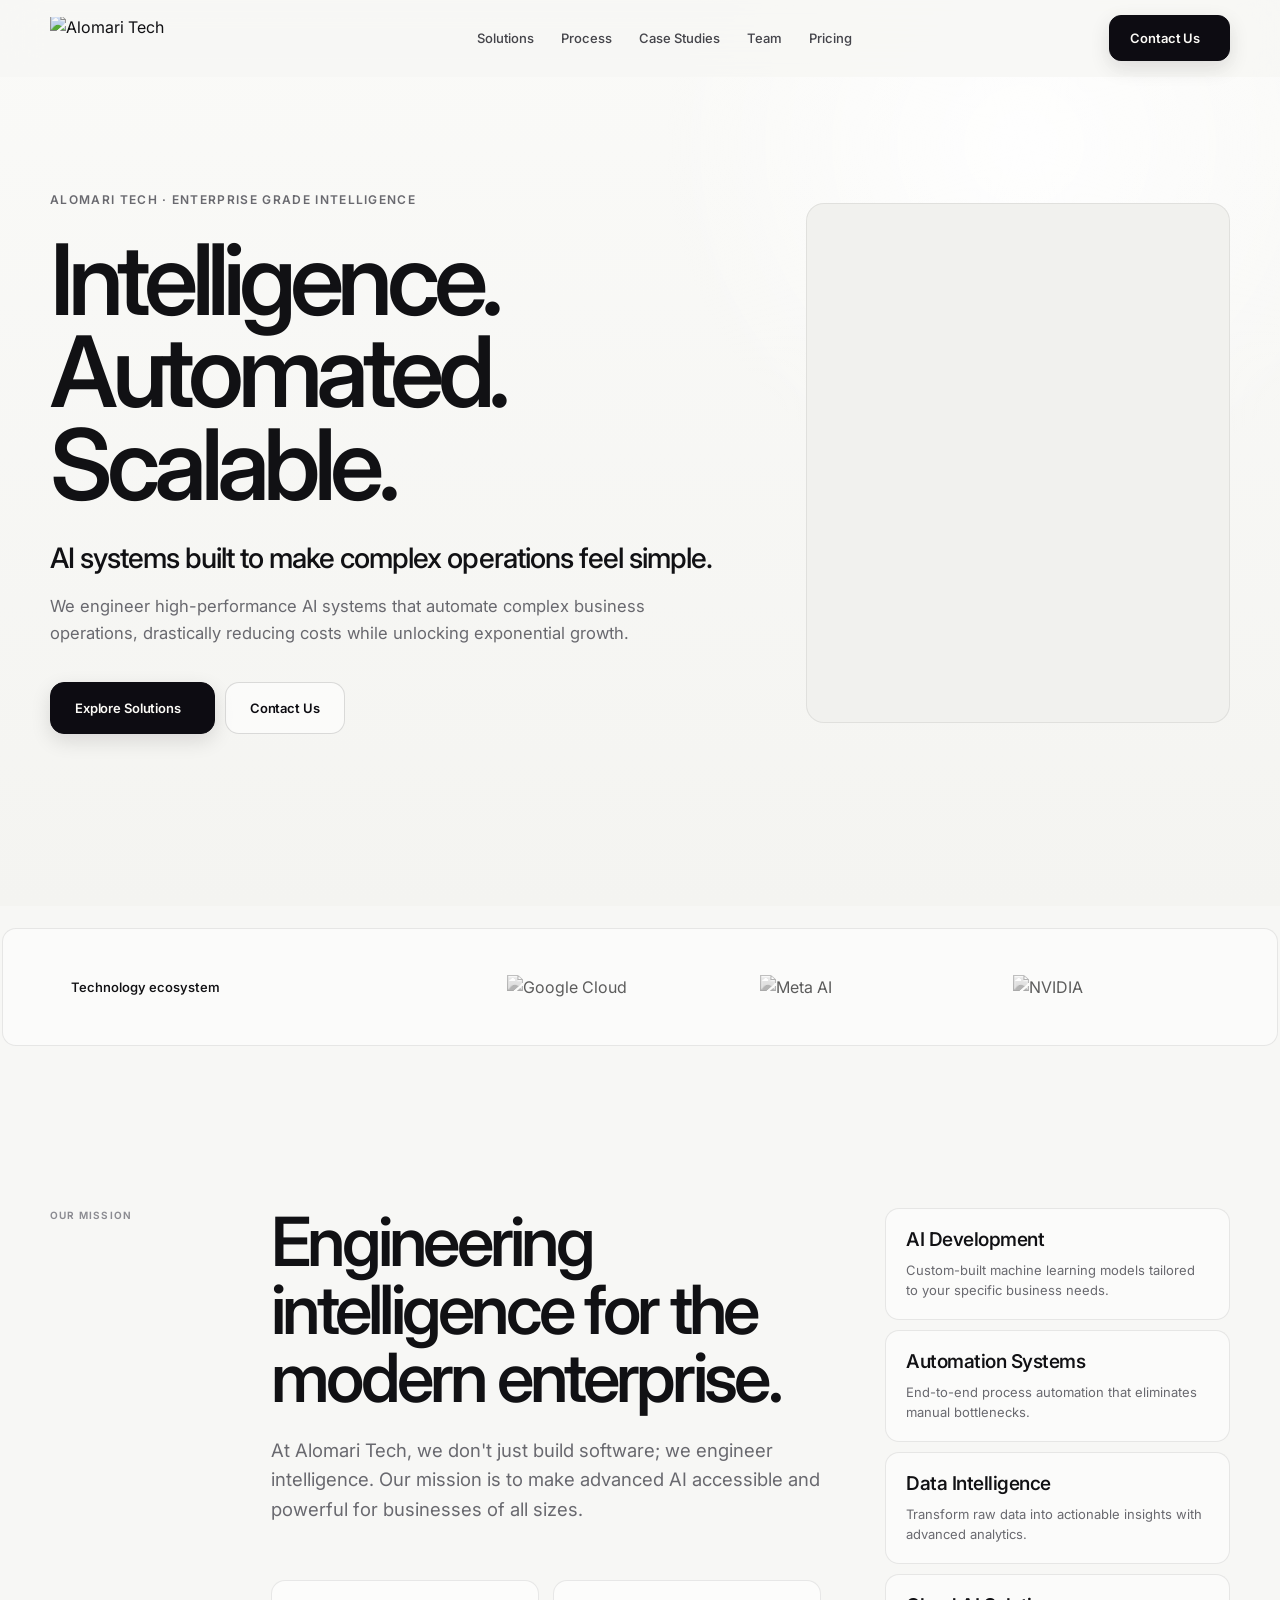
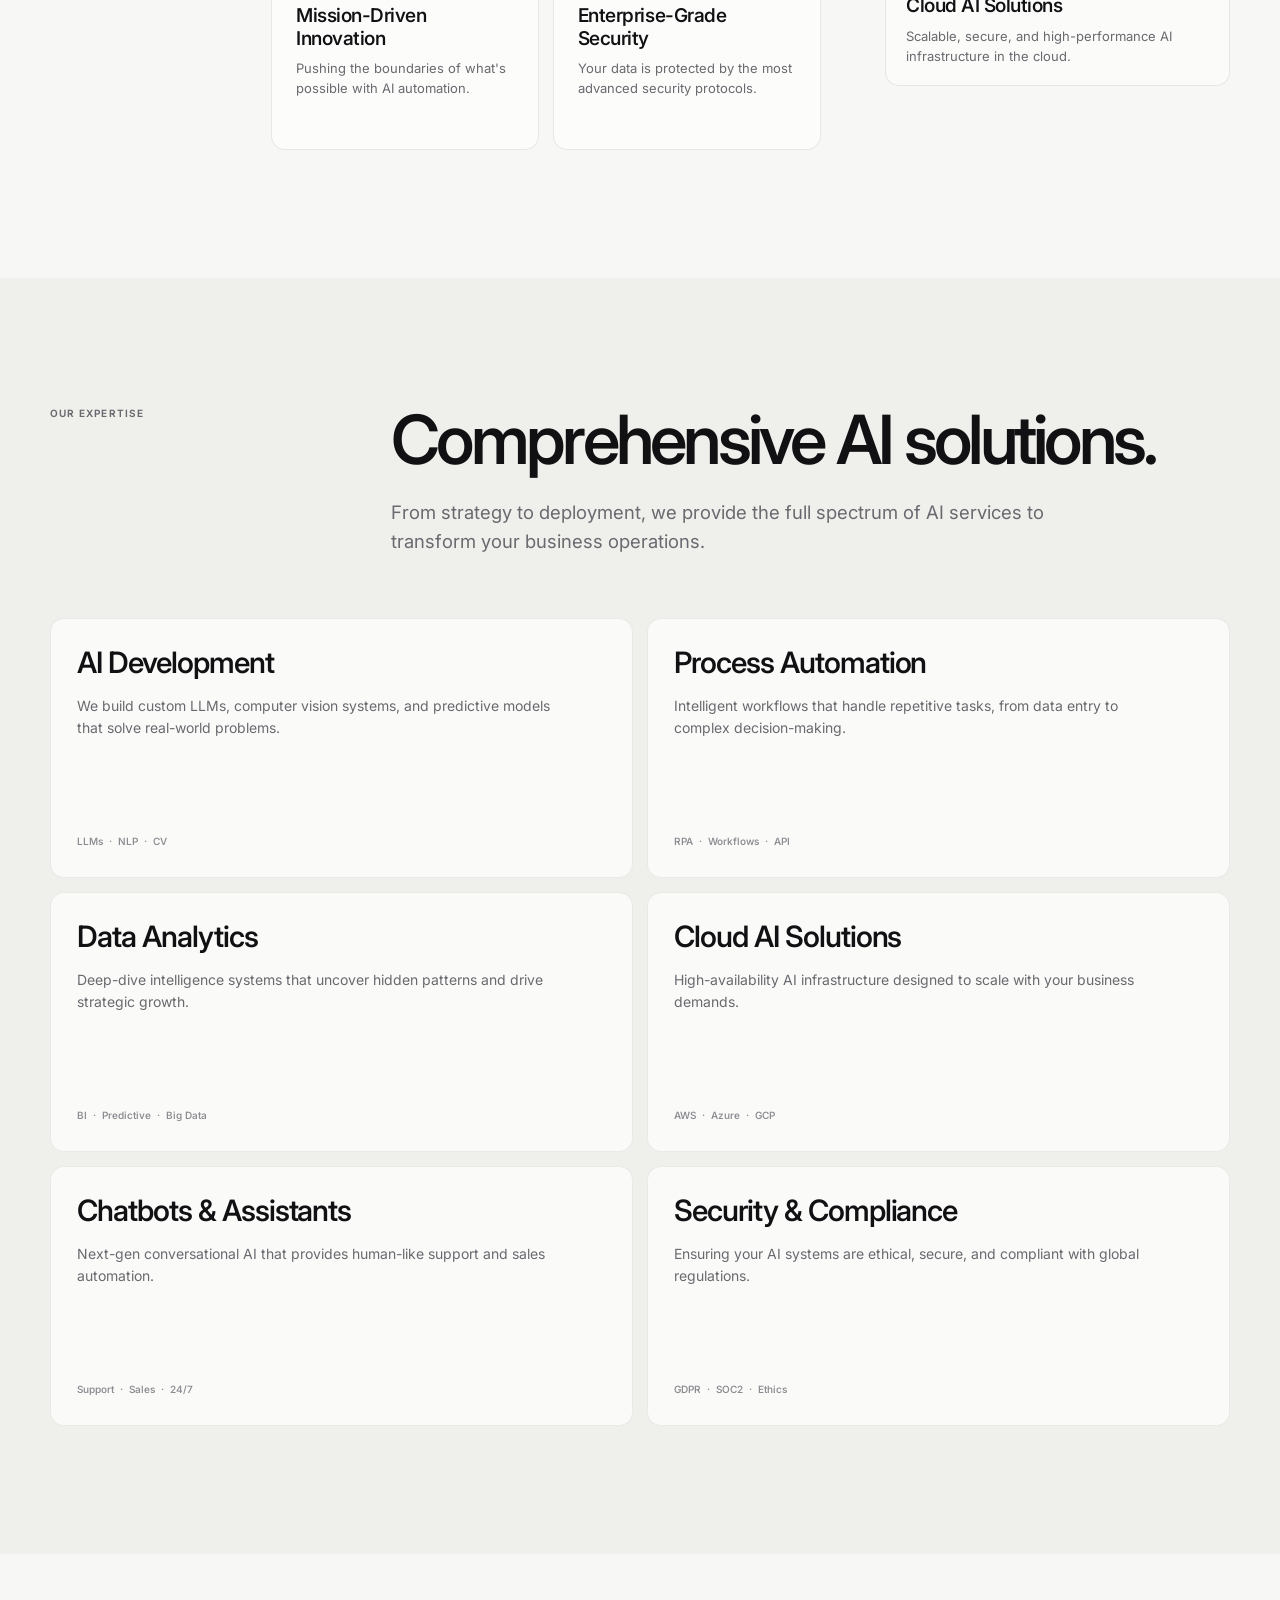
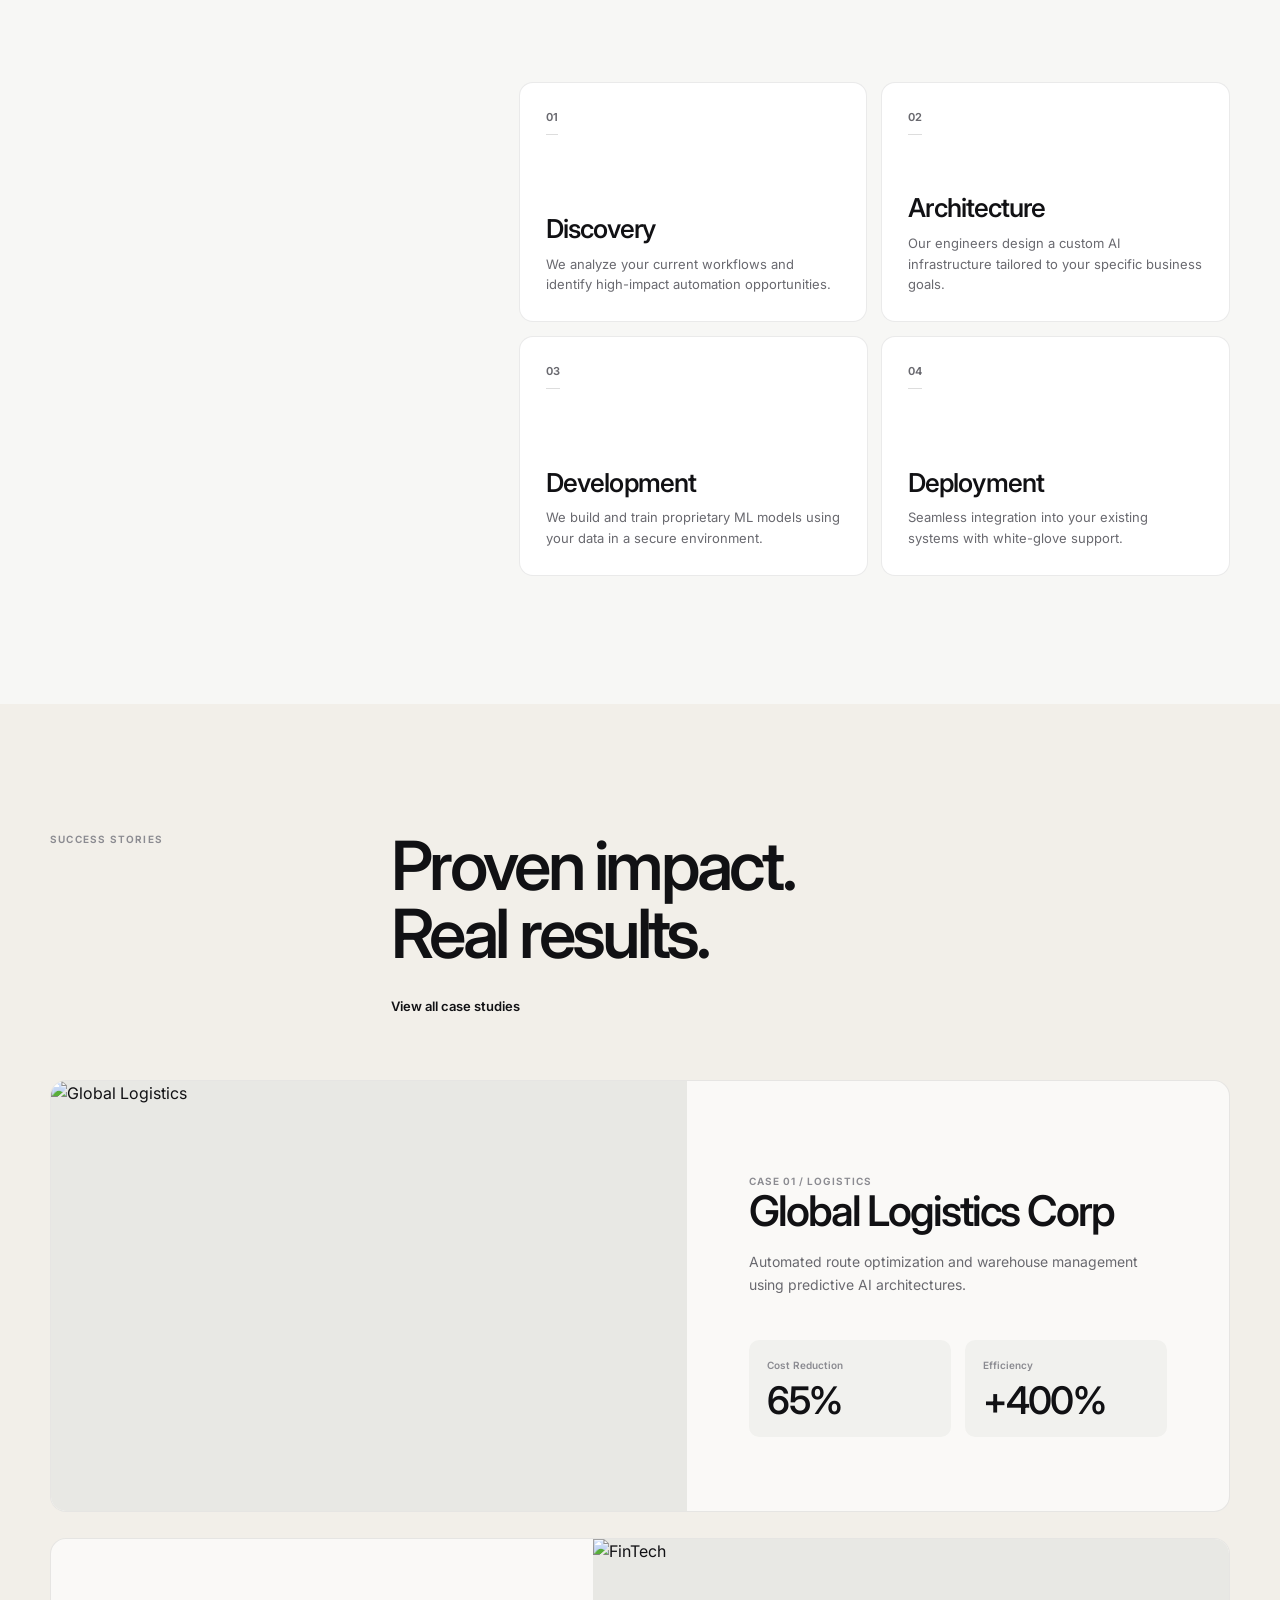
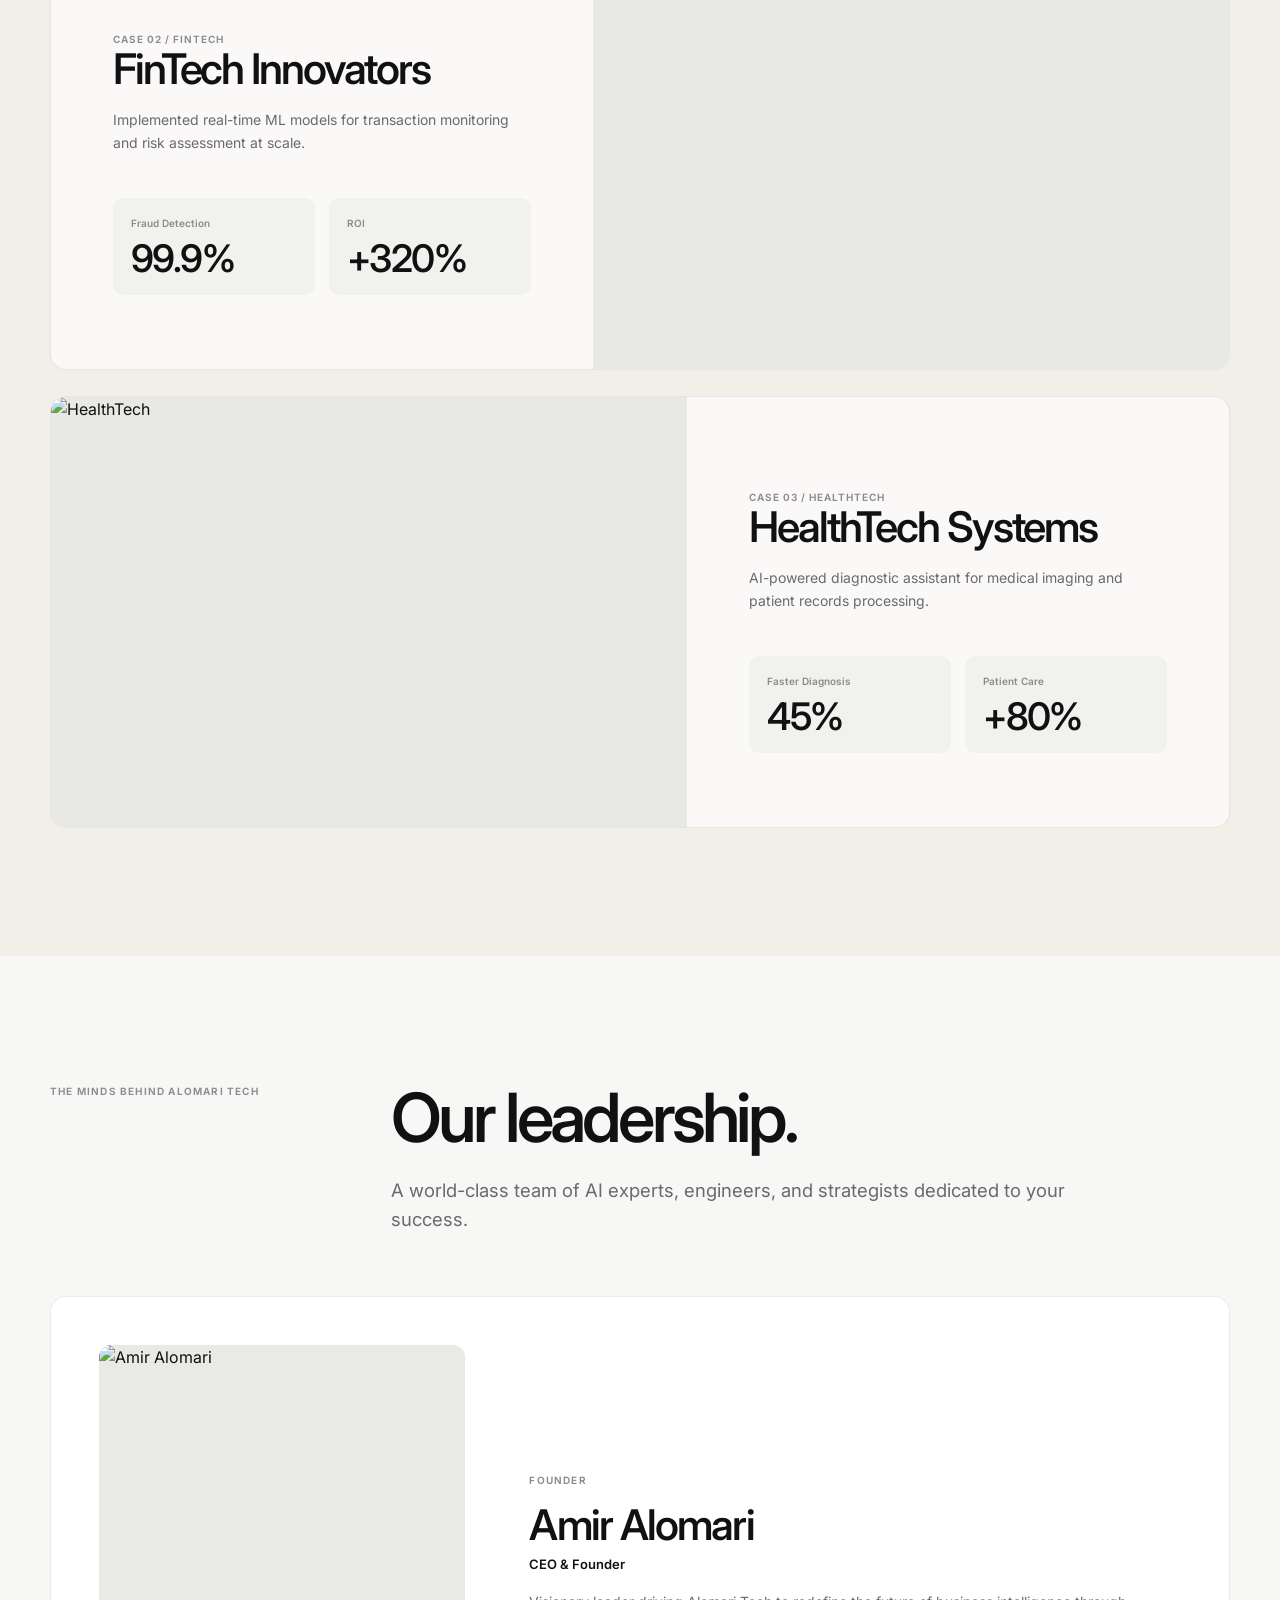
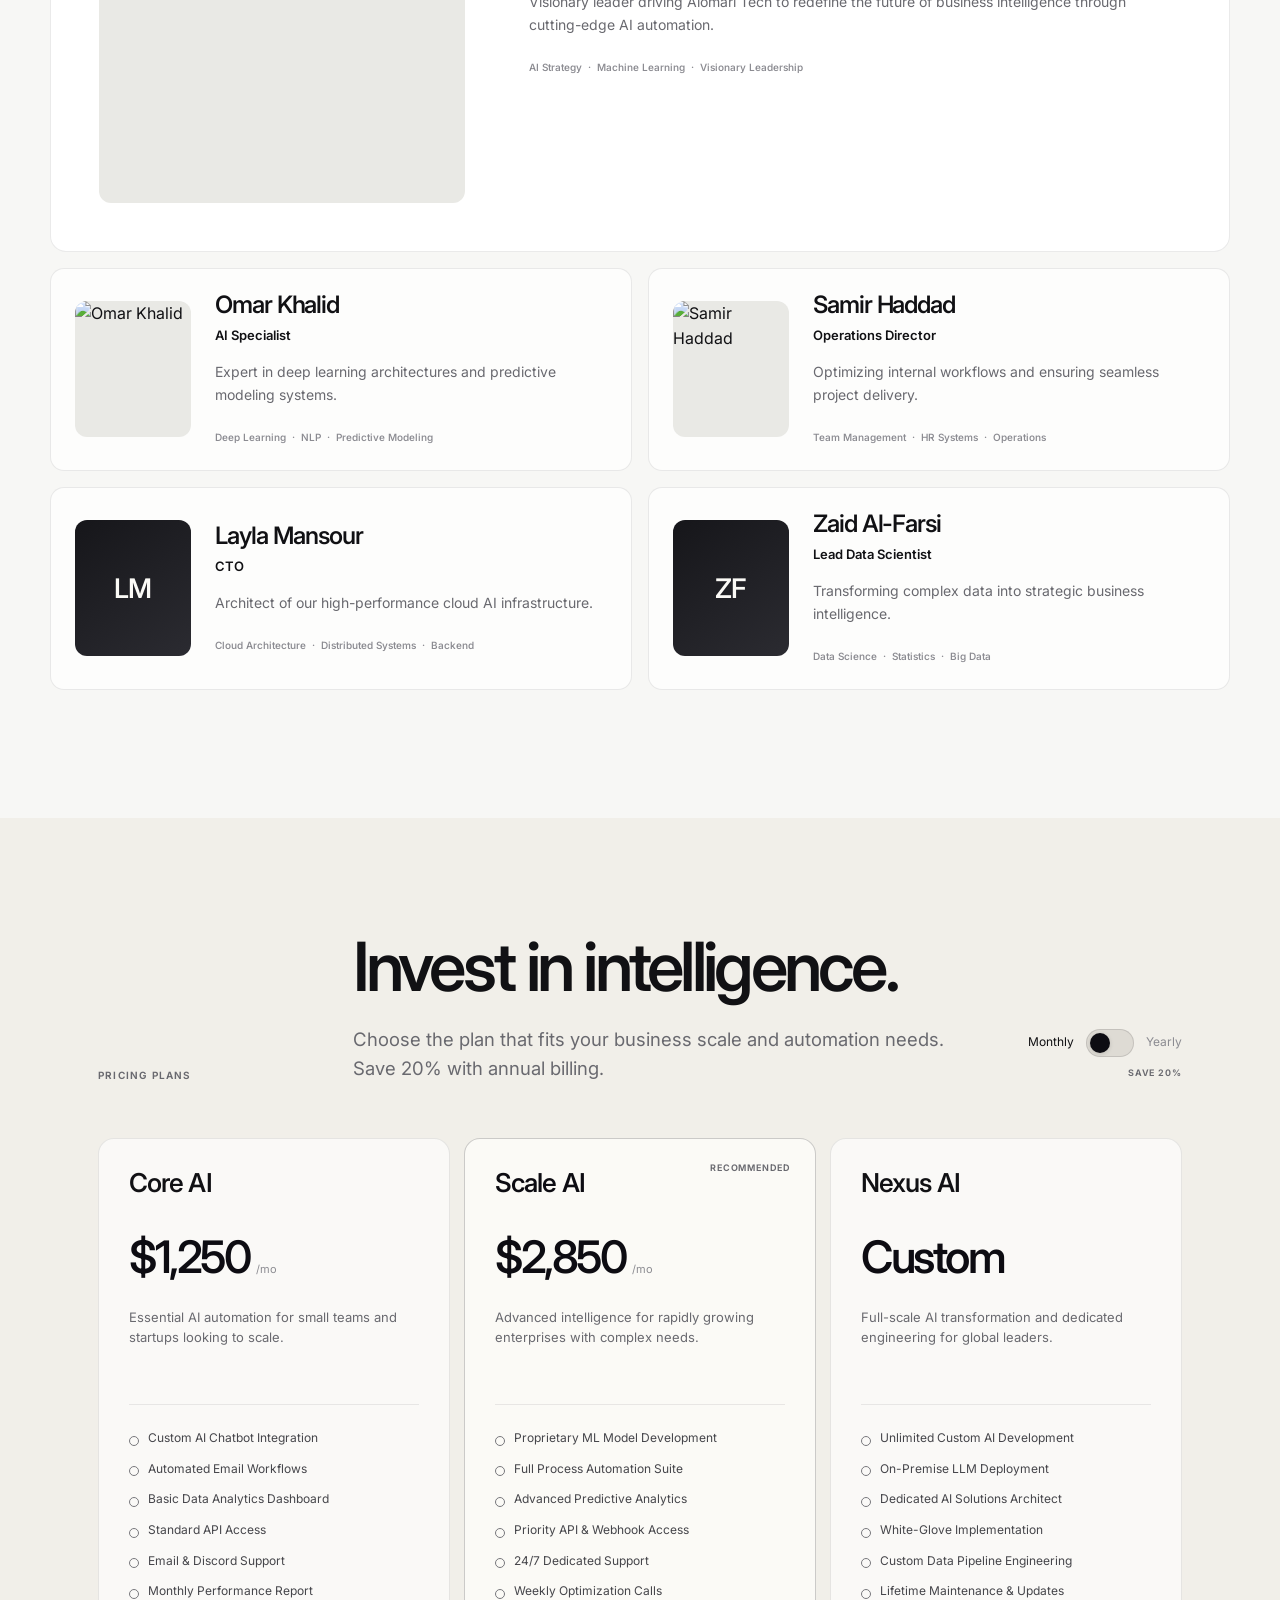
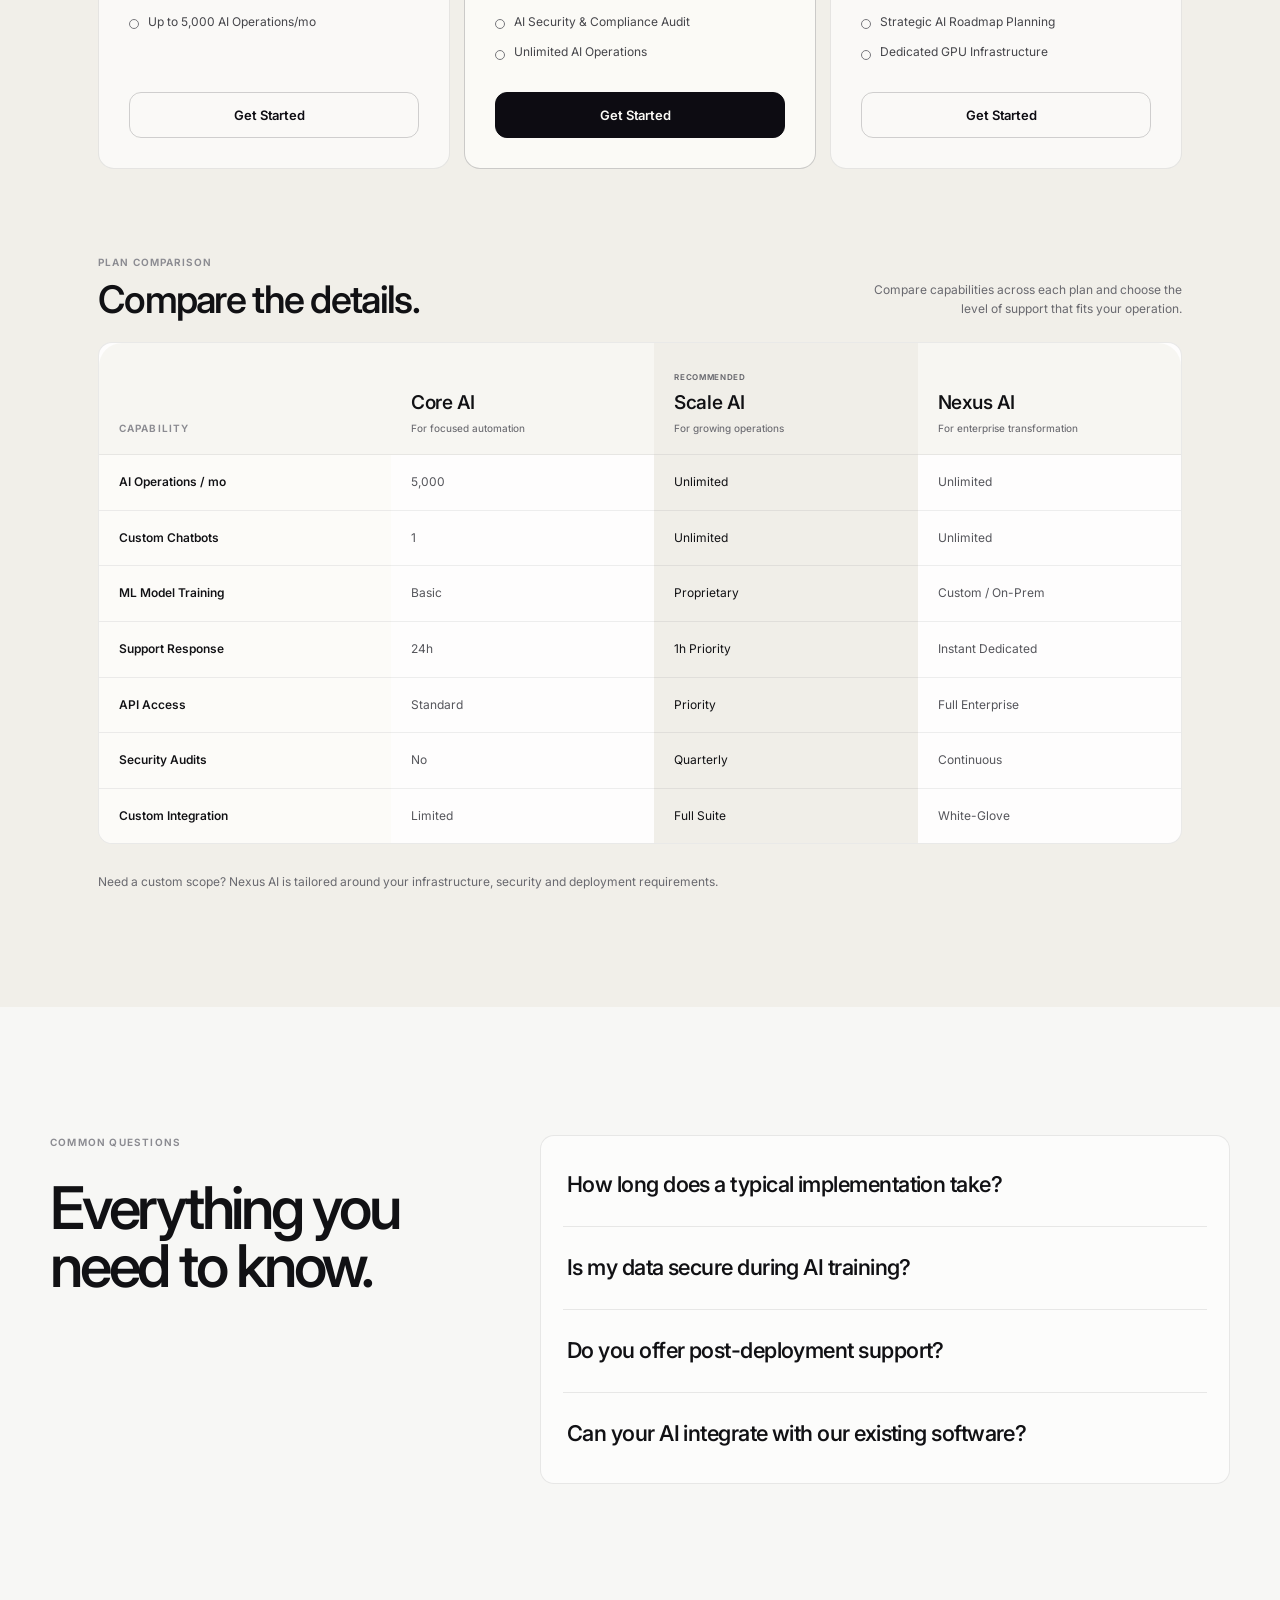
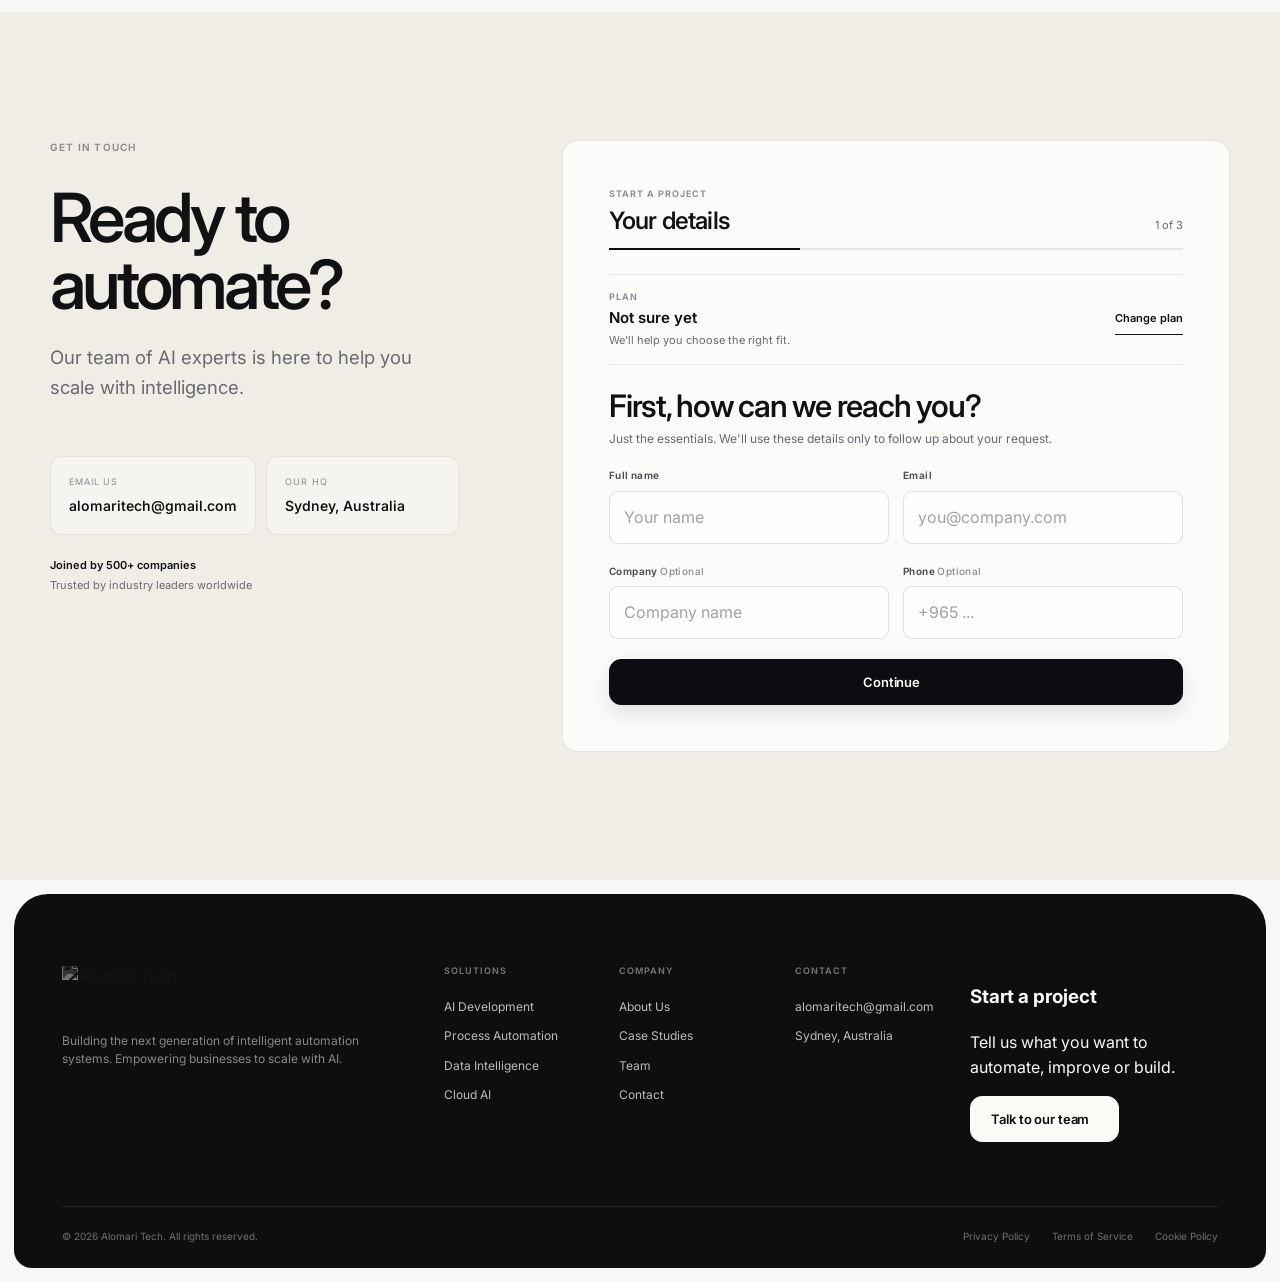
==== index.html @ b12141d6 "Update index.html" ====
<!DOCTYPE html>
<html lang="en" dir="ltr" class="scroll-smooth">
<head>
  <meta charset="UTF-8" />
  <meta name="viewport" content="width=device-width, initial-scale=1.0" />

  <title>Alomari Tech | AI Automation &amp; Software Engineering</title>
  <link rel="canonical" href="https://alomaritech.xyz/" />

  <link rel="icon" href="https://i.ibb.co/Hf7N1ZyW/Alomari-Tech-Logo.jpg" />
  <link rel="apple-touch-icon" href="https://i.ibb.co/Hf7N1ZyW/Alomari-Tech-Logo.jpg" />

  <meta name="description" content="Alomari Tech designs and builds AI automation, data, cloud and software systems for businesses that need reliable, scalable technology." />
  <meta name="keywords" content="Alomari Tech, AlomariTech, Amir Alomari, امير العمري, أمير العمري, AI automation, artificial intelligence systems, software engineering, business automation, robotics, programming, digital transformation, شركة تقنية, الذكاء الاصطناعي, برمجة, تطوير أنظمة, حلول برمجية" />
  <meta name="author" content="Amir Alomari | أمير العمري" />
  <meta name="robots" content="index, follow, max-image-preview:large, max-snippet:-1, max-video-preview:-1" />
  <meta name="theme-color" content="#FBFAF6" />
  <meta name="color-scheme" content="light" />

  <meta property="og:type" content="website" />
  <meta property="og:site_name" content="Alomari Tech | العمري تك" />
  <meta property="og:title" content="Alomari Tech | AI Automation &amp; Software Engineering" />
  <meta property="og:description" content="AI automation and software engineering for businesses that need reliable, scalable systems." />
  <meta property="og:image" content="https://i.ibb.co/Hf7N1ZyW/Alomari-Tech-Logo.jpg" />
  <meta property="og:url" content="https://alomaritech.xyz/" />
  <meta property="og:locale" content="en_US" />

  <meta name="twitter:card" content="summary" />
  <meta name="twitter:title" content="Alomari Tech | AI Automation &amp; Software Engineering" />
  <meta name="twitter:description" content="AI automation and software engineering for businesses that need reliable, scalable systems." />
  <meta name="twitter:image" content="https://i.ibb.co/Hf7N1ZyW/Alomari-Tech-Logo.jpg" />
  <meta name="twitter:image:alt" content="Alomari Tech logo" />
  <meta property="og:image:alt" content="Alomari Tech logo" />

  <link rel="preconnect" href="https://fonts.googleapis.com" />
  <link rel="preconnect" href="https://fonts.gstatic.com" crossorigin />
  <link href="https://fonts.googleapis.com/css2?family=Inter:wght@400;500;600&family=Space+Grotesk:wght@400;500;600;700&display=swap" rel="stylesheet" />

  <script type="application/ld+json">
  {
    "@context": "https://schema.org",
    "@graph": [
      {
        "@type": "Organization",
        "@id": "https://alomaritech.xyz/#organization",
        "name": "Alomari Tech",
        "alternateName": ["AlomariTech", "العمري تك"],
        "url": "https://alomaritech.xyz/",
        "logo": "https://i.ibb.co/Hf7N1ZyW/Alomari-Tech-Logo.jpg",
        "description": "AI automation and software engineering company specializing in intelligent systems, business automation, data intelligence and cloud AI solutions.",
        "email": "mailto:alomaritech@gmail.com",
        "founder": { "@id": "https://alomaritech.xyz/#person" }
      },
      {
        "@type": "Person",
        "@id": "https://alomaritech.xyz/#person",
        "name": "Amir Alomari",
        "alternateName": ["أمير العمري", "امير العمري"],
        "jobTitle": "CEO & Founder",
        "worksFor": { "@id": "https://alomaritech.xyz/#organization" }
      },
      {
        "@type": "WebSite",
        "@id": "https://alomaritech.xyz/#website",
        "url": "https://alomaritech.xyz/",
        "name": "Alomari Tech",
        "publisher": { "@id": "https://alomaritech.xyz/#organization" },
        "inLanguage": "en"
      },
      {
        "@type": "WebPage",
        "@id": "https://alomaritech.xyz/#webpage",
        "url": "https://alomaritech.xyz/",
        "name": "Alomari Tech | AI Automation & Software Engineering",
        "description": "Alomari Tech designs and builds AI automation, data, cloud and software systems for businesses that need reliable, scalable technology.",
        "isPartOf": { "@id": "https://alomaritech.xyz/#website" },
        "about": { "@id": "https://alomaritech.xyz/#organization" },
        "inLanguage": "en"
      }
    ]
  }
  </script>

  <script src="https://unpkg.com/lucide@latest/dist/umd/lucide.js" defer></script>
  <link rel="stylesheet" href="style.css" />
</head>
<body>
  <a class="skip-link" href="#main-content">Skip to content</a>
  <div id="scroll-progress" aria-hidden="true"></div>

  <header class="site-header" id="navbar">
    <div class="container nav-shell">
      <a class="brand" href="#hero" aria-label="Alomari Tech home">
        <img src="https://i.ibb.co/Hf7N1ZyW/Alomari-Tech-Logo.jpg" alt="Alomari Tech" class="brand-logo" />
      </a>

      <nav class="desktop-nav" aria-label="Primary navigation">
        <a href="#services">Solutions</a>
        <a href="#process">Process</a>
        <a href="#cases">Case Studies</a>
        <a href="#team">Team</a>
        <a href="#pricing">Pricing</a>
      </nav>

      <a href="#contact" class="btn btn-dark nav-cta">Contact Us <i data-lucide="arrow-up-right" aria-hidden="true"></i></a>
      <button class="menu-toggle" id="mobile-toggle" type="button" aria-label="Open menu" aria-expanded="false" aria-controls="mobile-menu">
        <span></span><span></span>
      </button>
    </div>
  </header>

  <div class="menu-backdrop" id="mobile-backdrop" aria-hidden="true"></div>
  <aside class="mobile-menu" id="mobile-menu" aria-hidden="true" aria-label="Mobile navigation" inert>
    <div class="mobile-menu-head">
      <a class="brand" href="#hero" data-close-menu aria-label="Alomari Tech home">
        <img src="https://i.ibb.co/Hf7N1ZyW/Alomari-Tech-Logo.jpg" alt="Alomari Tech" class="brand-logo" />
      </a>
      <button class="menu-close" id="mobile-close" type="button" aria-label="Close menu"><i data-lucide="x" aria-hidden="true"></i></button>
    </div>
    <nav class="mobile-nav" aria-label="Mobile primary navigation">
      <a href="#about" data-close-menu><span>01</span>About</a>
      <a href="#services" data-close-menu><span>02</span>Solutions</a>
      <a href="#process" data-close-menu><span>03</span>Process</a>
      <a href="#cases" data-close-menu><span>04</span>Case Studies</a>
      <a href="#team" data-close-menu><span>05</span>Team</a>
      <a href="#pricing" data-close-menu><span>06</span>Pricing</a>
      <a href="#faq" data-close-menu><span>07</span>FAQ</a>
    </nav>
    <div class="mobile-menu-foot">
      <a href="mailto:alomaritech@gmail.com">alomaritech@gmail.com</a>
      <a href="#contact" class="btn btn-dark btn-block" data-close-menu>Start a Project <i data-lucide="arrow-right" aria-hidden="true"></i></a>
    </div>
  </aside>

  <main id="main-content">
    <section id="hero" class="hero section-light">
      <div class="container hero-grid">
        <div class="hero-copy">
          <p class="hero-kicker reveal">ALOMARI TECH · Enterprise Grade Intelligence</p>
          <h1 class="hero-title reveal">Intelligence.<br />Automated. Scalable.</h1>
          <p class="hero-statement reveal">AI systems built to make complex operations feel simple.</p>
          <p class="hero-description reveal">We engineer high-performance AI systems that automate complex business operations, drastically reducing costs while unlocking exponential growth.</p>
          <div class="hero-actions reveal">
            <a href="#services" class="btn btn-dark btn-lg">Explore Solutions <i data-lucide="arrow-right" aria-hidden="true"></i></a>
            <a href="#contact" class="btn btn-line btn-lg">Contact Us</a>
          </div>
        </div>

        <div class="hero-brand-panel reveal" aria-hidden="true">
          <div class="hero-mark-wrap">
            <img src="https://i.ibb.co/Hf7N1ZyW/Alomari-Tech-Logo.jpg" alt="" class="hero-mark" />
          </div>
          <div class="hero-panel-meta">
            <span>AI / Automation / Software</span>
            <span>01 — 26</span>
          </div>
        </div>
      </div>
      <div class="container hero-foot reveal">
        <span>Engineering intelligent systems for modern business.</span>
        <a href="#about">Discover Alomari Tech <i data-lucide="arrow-down" aria-hidden="true"></i></a>
      </div>
    </section>

    <section class="partners section-light" aria-label="Technology ecosystem">
      <div class="container partners-row reveal">
        <div class="partners-intro">
          <span class="section-index">01</span>
          <p>Technology ecosystem</p>
        </div>
        <div class="partner-logos">
          <img src="https://www.vectorlogo.zone/logos/google_cloud/google_cloud-ar21.svg" alt="Google Cloud" referrerpolicy="no-referrer" />
          <img src="https://upload.wikimedia.org/wikipedia/commons/7/7b/Meta_Platforms_Inc._logo.svg" alt="Meta AI" referrerpolicy="no-referrer" />
          <img src="https://www.vectorlogo.zone/logos/nvidia/nvidia-ar21.svg" alt="NVIDIA" referrerpolicy="no-referrer" />
        </div>
      </div>
    </section>

    <section id="about" class="about section-light section-pad">
      <div class="container editorial-grid">
        <div class="section-meta reveal">
          <span class="section-index">02</span>
          <span>Our Mission</span>
        </div>
        <div class="about-main">
          <h2 class="display-heading reveal">Engineering intelligence for the modern enterprise.</h2>
          <p class="lead-copy reveal">At Alomari Tech, we don't just build software; we engineer intelligence. Our mission is to make advanced AI accessible and powerful for businesses of all sizes.</p>

          <div class="mission-points reveal">
            <article>
              <span>01</span>
              <div><h3>Mission-Driven Innovation</h3><p>Pushing the boundaries of what's possible with AI automation.</p></div>
            </article>
            <article>
              <span>02</span>
              <div><h3>Enterprise-Grade Security</h3><p>Your data is protected by the most advanced security protocols.</p></div>
            </article>
          </div>
        </div>

        <div class="capability-index reveal" aria-label="Core capabilities">
          <article><span>01</span><h3>AI Development</h3><p>Custom-built machine learning models tailored to your specific business needs.</p></article>
          <article><span>02</span><h3>Automation Systems</h3><p>End-to-end process automation that eliminates manual bottlenecks.</p></article>
          <article><span>03</span><h3>Data Intelligence</h3><p>Transform raw data into actionable insights with advanced analytics.</p></article>
          <article><span>04</span><h3>Cloud AI Solutions</h3><p>Scalable, secure, and high-performance AI infrastructure in the cloud.</p></article>
        </div>
      </div>
    </section>

    <section id="services" class="services section-dark section-pad">
      <div class="container">
        <div class="section-heading-row reveal">
          <div class="section-meta section-meta-light"><span class="section-index">03</span><span>Our Expertise</span></div>
          <div>
            <h2 class="display-heading">Comprehensive AI solutions.</h2>
            <p class="lead-copy muted-light">From strategy to deployment, we provide the full spectrum of AI services to transform your business operations.</p>
          </div>
        </div>

        <div class="service-list">
          <article class="service-row reveal">
            <span class="service-num">01</span><h3>AI Development</h3><p>We build custom LLMs, computer vision systems, and predictive models that solve real-world problems.</p><div class="service-tags"><span>LLMs</span><span>NLP</span><span>CV</span></div>
          </article>
          <article class="service-row reveal">
            <span class="service-num">02</span><h3>Process Automation</h3><p>Intelligent workflows that handle repetitive tasks, from data entry to complex decision-making.</p><div class="service-tags"><span>RPA</span><span>Workflows</span><span>API</span></div>
          </article>
          <article class="service-row reveal">
            <span class="service-num">03</span><h3>Data Analytics</h3><p>Deep-dive intelligence systems that uncover hidden patterns and drive strategic growth.</p><div class="service-tags"><span>BI</span><span>Predictive</span><span>Big Data</span></div>
          </article>
          <article class="service-row reveal">
            <span class="service-num">04</span><h3>Cloud AI Solutions</h3><p>High-availability AI infrastructure designed to scale with your business demands.</p><div class="service-tags"><span>AWS</span><span>Azure</span><span>GCP</span></div>
          </article>
          <article class="service-row reveal">
            <span class="service-num">05</span><h3>Chatbots &amp; Assistants</h3><p>Next-gen conversational AI that provides human-like support and sales automation.</p><div class="service-tags"><span>Support</span><span>Sales</span><span>24/7</span></div>
          </article>
          <article class="service-row reveal">
            <span class="service-num">06</span><h3>Security &amp; Compliance</h3><p>Ensuring your AI systems are ethical, secure, and compliant with global regulations.</p><div class="service-tags"><span>GDPR</span><span>SOC2</span><span>Ethics</span></div>
          </article>
        </div>
      </div>
    </section>

    <section id="process" class="process section-light section-pad">
      <div class="container process-layout">
        <div class="process-intro reveal">
          <div class="section-meta"><span class="section-index">04</span><span>Our Methodology</span></div>
          <h2 class="display-heading">The Alomari Path.</h2>
        </div>
        <ol class="process-list">
          <li class="reveal"><span class="process-num">01</span><div><h3>Discovery</h3><p>We analyze your current workflows and identify high-impact automation opportunities.</p></div></li>
          <li class="reveal"><span class="process-num">02</span><div><h3>Architecture</h3><p>Our engineers design a custom AI infrastructure tailored to your specific business goals.</p></div></li>
          <li class="reveal"><span class="process-num">03</span><div><h3>Development</h3><p>We build and train proprietary ML models using your data in a secure environment.</p></div></li>
          <li class="reveal"><span class="process-num">04</span><div><h3>Deployment</h3><p>Seamless integration into your existing systems with white-glove support.</p></div></li>
        </ol>
      </div>
    </section>

    <section id="cases" class="cases section-warm section-pad">
      <div class="container">
        <div class="section-heading-row cases-heading reveal">
          <div class="section-meta"><span class="section-index">05</span><span>Success Stories</span></div>
          <div><h2 class="display-heading">Proven impact.<br />Real results.</h2><a href="#contact" class="text-link">View all case studies <i data-lucide="arrow-right" aria-hidden="true"></i></a></div>
        </div>

        <div class="case-list">
          <article class="case-study reveal">
            <div class="case-media"><img src="https://images.unsplash.com/photo-1586528116311-ad8dd3c8310d?auto=format&amp;fit=crop&amp;q=80&amp;w=1200" alt="Global Logistics" loading="lazy" referrerpolicy="no-referrer" /></div>
            <div class="case-copy"><p class="case-meta">Case 01 / Logistics</p><h3>Global Logistics Corp</h3><p>Automated route optimization and warehouse management using predictive AI architectures.</p><dl class="metric-row"><div><dt>Cost Reduction</dt><dd>65%</dd></div><div><dt>Efficiency</dt><dd>+400%</dd></div></dl></div>
          </article>
          <article class="case-study reverse reveal">
            <div class="case-media"><img src="https://images.unsplash.com/photo-1551288049-bebda4e38f71?auto=format&amp;fit=crop&amp;q=80&amp;w=1200" alt="FinTech" loading="lazy" referrerpolicy="no-referrer" /></div>
            <div class="case-copy"><p class="case-meta">Case 02 / FinTech</p><h3>FinTech Innovators</h3><p>Implemented real-time ML models for transaction monitoring and risk assessment at scale.</p><dl class="metric-row"><div><dt>Fraud Detection</dt><dd>99.9%</dd></div><div><dt>ROI</dt><dd>+320%</dd></div></dl></div>
          </article>
          <article class="case-study reveal">
            <div class="case-media"><img src="https://images.unsplash.com/photo-1576091160550-2173dba999ef?auto=format&amp;fit=crop&amp;q=80&amp;w=1200" alt="HealthTech" loading="lazy" referrerpolicy="no-referrer" /></div>
            <div class="case-copy"><p class="case-meta">Case 03 / HealthTech</p><h3>HealthTech Systems</h3><p>AI-powered diagnostic assistant for medical imaging and patient records processing.</p><dl class="metric-row"><div><dt>Faster Diagnosis</dt><dd>45%</dd></div><div><dt>Patient Care</dt><dd>+80%</dd></div></dl></div>
          </article>
        </div>
      </div>
    </section>

    <section id="team" class="team section-light section-pad">
      <div class="container">
        <div class="section-heading-row reveal">
          <div class="section-meta"><span class="section-index">06</span><span>The Minds Behind Alomari Tech</span></div>
          <div><h2 class="display-heading">Our leadership.</h2><p class="lead-copy">A world-class team of AI experts, engineers, and strategists dedicated to your success.</p></div>
        </div>

        <div class="team-layout">
          <article class="founder-profile reveal">
            <div class="team-photo founder-photo"><img src="https://i.ibb.co/bMZKSgXg/Amir-Alomari-Pfp.jpg" alt="Amir Alomari" loading="lazy" referrerpolicy="no-referrer" /></div>
            <div class="team-details"><p class="team-label">Founder</p><h3>Amir Alomari</h3><p class="team-role">CEO &amp; Founder</p><p>Visionary leader driving Alomari Tech to redefine the future of business intelligence through cutting-edge AI automation.</p><ul class="skill-list"><li>AI Strategy</li><li>Machine Learning</li><li>Visionary Leadership</li></ul></div>
          </article>

          <div class="team-roster">
            <article class="team-member reveal"><div class="team-photo"><img src="https://i.ibb.co/XkdXBkk4/Omar-Khalid.png" alt="Omar Khalid" loading="lazy" referrerpolicy="no-referrer" /></div><div class="team-details"><h3>Omar Khalid</h3><p class="team-role">AI Specialist</p><p>Expert in deep learning architectures and predictive modeling systems.</p><ul class="skill-list"><li>Deep Learning</li><li>NLP</li><li>Predictive Modeling</li></ul></div></article>
            <article class="team-member reveal"><div class="team-photo"><img src="https://i.ibb.co/xS71NpFq/Samir-Haddad.jpg" alt="Samir Haddad" loading="lazy" referrerpolicy="no-referrer" /></div><div class="team-details"><h3>Samir Haddad</h3><p class="team-role">Operations Director</p><p>Optimizing internal workflows and ensuring seamless project delivery.</p><ul class="skill-list"><li>Team Management</li><li>HR Systems</li><li>Operations</li></ul></div></article>
            <article class="team-member reveal"><div class="team-photo team-initials" aria-label="Layla Mansour initials">LM</div><div class="team-details"><h3>Layla Mansour</h3><p class="team-role">CTO</p><p>Architect of our high-performance cloud AI infrastructure.</p><ul class="skill-list"><li>Cloud Architecture</li><li>Distributed Systems</li><li>Backend</li></ul></div></article>
            <article class="team-member reveal"><div class="team-photo team-initials" aria-label="Zaid Al-Farsi initials">ZF</div><div class="team-details"><h3>Zaid Al-Farsi</h3><p class="team-role">Lead Data Scientist</p><p>Transforming complex data into strategic business intelligence.</p><ul class="skill-list"><li>Data Science</li><li>Statistics</li><li>Big Data</li></ul></div></article>
          </div>
        </div>
      </div>
    </section>

    <section id="pricing" class="pricing section-dark section-pad">
      <div class="container">
        <div class="pricing-head reveal">
          <div class="section-meta section-meta-light"><span class="section-index">07</span><span>Pricing Plans</span></div>
          <div class="pricing-title"><h2 class="display-heading">Invest in intelligence.</h2><p class="lead-copy muted-light">Choose the plan that fits your business scale and automation needs. Save 20% with annual billing.</p></div>
          <div class="billing-control" aria-label="Billing cycle">
            <span class="billing-label active" id="label-monthly">Monthly</span>
            <button class="billing-toggle" id="billing-toggle" type="button" role="switch" aria-checked="false" aria-label="Switch to yearly billing"><span id="toggle-knob"></span></button>
            <span class="billing-label" id="label-yearly">Yearly</span>
            <span class="save-label">Save 20%</span>
          </div>
        </div>

        <div class="pricing-grid">
          <article class="pricing-card reveal">
            <div class="pricing-card-head"><p class="plan-index">01</p><h3 class="pricing-name">Core AI</h3></div>
            <div class="pricing-price-row"><span class="pricing-price" data-monthly="$1,250" data-yearly="$12,000">$1,250</span><span class="pricing-period">/mo</span></div>
            <p class="pricing-desc">Essential AI automation for small teams and startups looking to scale.</p>
            <ul class="pricing-features"><li>Custom AI Chatbot Integration</li><li>Automated Email Workflows</li><li>Basic Data Analytics Dashboard</li><li>Standard API Access</li><li>Email &amp; Discord Support</li><li>Monthly Performance Report</li><li>Up to 5,000 AI Operations/mo</li></ul>
            <button class="btn btn-light-outline btn-block" type="button" onclick="selectPlan('Core AI')">Get Started <i data-lucide="arrow-right" aria-hidden="true"></i></button>
          </article>

          <article class="pricing-card recommended reveal">
            <div class="recommended-label">Recommended</div>
            <div class="pricing-card-head"><p class="plan-index">02</p><h3 class="pricing-name">Scale AI</h3></div>
            <div class="pricing-price-row"><span class="pricing-price" data-monthly="$2,850" data-yearly="$27,360">$2,850</span><span class="pricing-period">/mo</span></div>
            <p class="pricing-desc">Advanced intelligence for rapidly growing enterprises with complex needs.</p>
            <ul class="pricing-features"><li>Proprietary ML Model Development</li><li>Full Process Automation Suite</li><li>Advanced Predictive Analytics</li><li>Priority API &amp; Webhook Access</li><li>24/7 Dedicated Support</li><li>Weekly Optimization Calls</li><li>AI Security &amp; Compliance Audit</li><li>Unlimited AI Operations</li></ul>
            <button class="btn btn-light btn-block" type="button" onclick="selectPlan('Scale AI')">Get Started <i data-lucide="arrow-right" aria-hidden="true"></i></button>
          </article>

          <article class="pricing-card reveal">
            <div class="pricing-card-head"><p class="plan-index">03</p><h3 class="pricing-name">Nexus AI</h3></div>
            <div class="pricing-price-row"><span class="pricing-price" data-monthly="Custom" data-yearly="Custom">Custom</span></div>
            <p class="pricing-desc">Full-scale AI transformation and dedicated engineering for global leaders.</p>
            <ul class="pricing-features"><li>Unlimited Custom AI Development</li><li>On-Premise LLM Deployment</li><li>Dedicated AI Solutions Architect</li><li>White-Glove Implementation</li><li>Custom Data Pipeline Engineering</li><li>Lifetime Maintenance &amp; Updates</li><li>Strategic AI Roadmap Planning</li><li>Dedicated GPU Infrastructure</li></ul>
            <button class="btn btn-light-outline btn-block" type="button" onclick="selectPlan('Nexus AI')">Get Started <i data-lucide="arrow-right" aria-hidden="true"></i></button>
          </article>
        </div>

        <div class="comparison reveal">
          <div class="comparison-head">
            <div>
              <p class="comparison-kicker">Plan comparison</p>
              <h3>Compare the details.</h3>
            </div>
            <p>Compare capabilities across each plan and choose the level of support that fits your operation.</p>
          </div>

          <div class="comparison-desktop" aria-label="Pricing plan comparison">
            <div class="table-wrap" tabindex="0">
              <table class="comparison-table">
                <thead>
                  <tr>
                    <th scope="col"><span class="table-feature-label">Capability</span></th>
                    <th scope="col"><span class="table-plan-name">Core AI</span><span class="table-plan-meta">For focused automation</span></th>
                    <th scope="col" class="is-recommended"><span class="table-recommended">Recommended</span><span class="table-plan-name">Scale AI</span><span class="table-plan-meta">For growing operations</span></th>
                    <th scope="col"><span class="table-plan-name">Nexus AI</span><span class="table-plan-meta">For enterprise transformation</span></th>
                  </tr>
                </thead>
                <tbody>
                  <tr><th scope="row">AI Operations / mo</th><td>5,000</td><td class="is-recommended">Unlimited</td><td>Unlimited</td></tr>
                  <tr><th scope="row">Custom Chatbots</th><td>1</td><td class="is-recommended">Unlimited</td><td>Unlimited</td></tr>
                  <tr><th scope="row">ML Model Training</th><td>Basic</td><td class="is-recommended">Proprietary</td><td>Custom / On-Prem</td></tr>
                  <tr><th scope="row">Support Response</th><td>24h</td><td class="is-recommended">1h Priority</td><td>Instant Dedicated</td></tr>
                  <tr><th scope="row">API Access</th><td>Standard</td><td class="is-recommended">Priority</td><td>Full Enterprise</td></tr>
                  <tr><th scope="row">Security Audits</th><td>No</td><td class="is-recommended">Quarterly</td><td>Continuous</td></tr>
                  <tr><th scope="row">Custom Integration</th><td>Limited</td><td class="is-recommended">Full Suite</td><td>White-Glove</td></tr>
                </tbody>
              </table>
            </div>
          </div>

          <div class="comparison-mobile" aria-label="Pricing plan comparison for mobile">
            <article class="comparison-plan-card">
              <div class="comparison-plan-head"><span>01</span><div><h4>Core AI</h4><p>Focused automation</p></div></div>
              <dl><div><dt>AI Operations / mo</dt><dd>5,000</dd></div><div><dt>Custom Chatbots</dt><dd>1</dd></div><div><dt>ML Model Training</dt><dd>Basic</dd></div><div><dt>Support Response</dt><dd>24h</dd></div><div><dt>API Access</dt><dd>Standard</dd></div><div><dt>Security Audits</dt><dd>No</dd></div><div><dt>Custom Integration</dt><dd>Limited</dd></div></dl>
            </article>
            <article class="comparison-plan-card recommended-plan">
              <div class="comparison-plan-head"><span>02</span><div><p class="mobile-recommended">Recommended</p><h4>Scale AI</h4><p>Growing operations</p></div></div>
              <dl><div><dt>AI Operations / mo</dt><dd>Unlimited</dd></div><div><dt>Custom Chatbots</dt><dd>Unlimited</dd></div><div><dt>ML Model Training</dt><dd>Proprietary</dd></div><div><dt>Support Response</dt><dd>1h Priority</dd></div><div><dt>API Access</dt><dd>Priority</dd></div><div><dt>Security Audits</dt><dd>Quarterly</dd></div><div><dt>Custom Integration</dt><dd>Full Suite</dd></div></dl>
            </article>
            <article class="comparison-plan-card">
              <div class="comparison-plan-head"><span>03</span><div><h4>Nexus AI</h4><p>Enterprise transformation</p></div></div>
              <dl><div><dt>AI Operations / mo</dt><dd>Unlimited</dd></div><div><dt>Custom Chatbots</dt><dd>Unlimited</dd></div><div><dt>ML Model Training</dt><dd>Custom / On-Prem</dd></div><div><dt>Support Response</dt><dd>Instant Dedicated</dd></div><div><dt>API Access</dt><dd>Full Enterprise</dd></div><div><dt>Security Audits</dt><dd>Continuous</dd></div><div><dt>Custom Integration</dt><dd>White-Glove</dd></div></dl>
            </article>
          </div>
        </div>
        <p class="pricing-note reveal">Need a custom scope? Nexus AI is tailored around your infrastructure, security and deployment requirements.</p>
      </div>
    </section>

    <section id="faq" class="faq section-light section-pad">
      <div class="container faq-layout">
        <div class="faq-intro reveal"><div class="section-meta"><span class="section-index">08</span><span>Common Questions</span></div><h2 class="display-heading">Everything you need to know.</h2></div>
        <div class="accordion" id="faq-accordion">
          <div class="accordion-item reveal"><h3><button class="accordion-trigger" type="button" data-accordion="0" aria-expanded="false" aria-controls="accordion-content-0"><span>How long does a typical implementation take?</span><i data-lucide="plus" aria-hidden="true"></i></button></h3><div class="accordion-content" id="accordion-content-0" role="region" aria-hidden="true"><div><p>Depending on complexity, most custom AI solutions are deployed within 4 to 12 weeks, including discovery and training phases.</p></div></div></div>
          <div class="accordion-item reveal"><h3><button class="accordion-trigger" type="button" data-accordion="1" aria-expanded="false" aria-controls="accordion-content-1"><span>Is my data secure during AI training?</span><i data-lucide="plus" aria-hidden="true"></i></button></h3><div class="accordion-content" id="accordion-content-1" role="region" aria-hidden="true"><div><p>Absolutely. We use enterprise-grade encryption and can deploy on-premise or in private clouds to ensure your data never leaves your controlled environment.</p></div></div></div>
          <div class="accordion-item reveal"><h3><button class="accordion-trigger" type="button" data-accordion="2" aria-expanded="false" aria-controls="accordion-content-2"><span>Do you offer post-deployment support?</span><i data-lucide="plus" aria-hidden="true"></i></button></h3><div class="accordion-content" id="accordion-content-2" role="region" aria-hidden="true"><div><p>Yes, all our plans include dedicated support. Our Nexus AI plan even includes lifetime maintenance and strategic roadmap planning.</p></div></div></div>
          <div class="accordion-item reveal"><h3><button class="accordion-trigger" type="button" data-accordion="3" aria-expanded="false" aria-controls="accordion-content-3"><span>Can your AI integrate with our existing software?</span><i data-lucide="plus" aria-hidden="true"></i></button></h3><div class="accordion-content" id="accordion-content-3" role="region" aria-hidden="true"><div><p>Our systems are built with a 'Nexus-First' approach, meaning they are designed to integrate seamlessly via robust APIs and webhooks with almost any modern software stack.</p></div></div></div>
        </div>
      </div>
    </section>

    <section id="contact" class="contact section-warm section-pad">
      <div class="container contact-layout">
        <div class="contact-copy reveal">
          <div class="section-meta"><span class="section-index">09</span><span>Get in Touch</span></div>
          <h2 class="display-heading">Ready to automate?</h2>
          <p class="lead-copy">Our team of AI experts is here to help you scale with intelligence.</p>

          <dl class="contact-details">
            <div><dt>Email Us</dt><dd><a href="mailto:alomaritech@gmail.com">alomaritech@gmail.com</a></dd></div>
            <div><dt>Our HQ</dt><dd>Sydney, Australia</dd></div>
          </dl>
          <div class="contact-proof"><strong>Joined by 500+ companies</strong><span>Trusted by industry leaders worldwide</span></div>
        </div>

        <div class="contact-form-shell reveal" id="project-form-shell">
          <div class="contact-success" id="contact-success" hidden tabindex="-1">
            <div class="success-mark"><i data-lucide="check" aria-hidden="true"></i></div>
            <p class="success-kicker">Request received</p>
            <h3>You're all set.</h3>
            <p id="success-message">We sent a confirmation email and your project request is now with our team.</p>
            <div class="success-summary" aria-label="Submitted request summary">
              <div><span>Plan</span><strong id="success-plan">General Inquiry</strong></div>
              <div><span>Confirmation</span><strong id="success-email">Your email</strong></div>
            </div>
            <button class="btn btn-line" type="button" onclick="resetForm()">Start another request</button>
          </div>

          <form class="contact-form" id="contact-form" novalidate>
            <div class="project-form-head">
              <div>
                <p class="form-kicker">Start a project</p>
                <div class="form-step-copy"><strong id="form-step-label">Your details</strong><span id="form-step-count">1 of 3</span></div>
              </div>
              <div class="form-progress" aria-hidden="true"><span id="form-progress-bar"></span></div>
            </div>

            <div class="form-plan-summary" id="form-plan-summary">
              <div>
                <span>Plan</span>
                <strong id="form-plan-name">Not sure yet</strong>
                <small id="form-plan-billing">We'll help you choose the right fit.</small>
              </div>
              <button type="button" id="change-plan-btn" aria-expanded="false" aria-controls="inline-plan-selector">Change plan</button>
            </div>

            <div class="inline-plan-selector" id="inline-plan-selector" hidden>
              <p>Choose a plan</p>
              <div class="inline-plan-options" role="list">
                <button type="button" class="inline-plan-option" data-plan="General Inquiry">
                  <span>Not sure yet</span><small>Tell us what you need and we'll guide you.</small>
                </button>
                <button type="button" class="inline-plan-option" data-plan="Core AI">
                  <span>Core AI</span><small>Focused automation for smaller teams.</small>
                </button>
                <button type="button" class="inline-plan-option" data-plan="Scale AI">
                  <span>Scale AI</span><small>Advanced automation for growing operations.</small>
                </button>
                <button type="button" class="inline-plan-option" data-plan="Nexus AI">
                  <span>Nexus AI</span><small>Custom transformation and dedicated engineering.</small>
                </button>
              </div>
            </div>

            <div class="form-step is-active" data-form-step="1">
              <div class="form-step-intro">
                <h3>First, how can we reach you?</h3>
                <p>Just the essentials. We'll use these details only to follow up about your request.</p>
              </div>

              <div class="form-row">
                <div class="form-group"><label for="full-name">Full name</label><input id="full-name" type="text" name="fullName" autocomplete="name" placeholder="Your name" required /></div>
                <div class="form-group"><label for="work-email">Email</label><input id="work-email" type="email" name="email" autocomplete="email" inputmode="email" placeholder="you@company.com" required /></div>
              </div>
              <div class="form-row">
                <div class="form-group"><label for="company-name">Company <span>Optional</span></label><input id="company-name" type="text" name="company" autocomplete="organization" placeholder="Company name" /></div>
                <div class="form-group"><label for="phone-number">Phone <span>Optional</span></label><input id="phone-number" type="tel" name="phone" autocomplete="tel" inputmode="tel" placeholder="+965 ..." /></div>
              </div>

              <div class="form-actions form-actions-single">
                <button type="button" class="btn btn-dark btn-next" data-next-step>Continue <i data-lucide="arrow-right" aria-hidden="true"></i></button>
              </div>
            </div>

            <div class="form-step" data-form-step="2" hidden>
              <div class="form-step-intro">
                <h3>What would you like to improve?</h3>
                <p>Pick the closest option. You do not need to know the technical solution yet.</p>
              </div>

              <fieldset class="form-fieldset">
                <legend>Project focus</legend>
                <div class="choice-list">
                  <label class="choice-row"><input type="radio" name="projectFocus" value="Process automation" /><span><strong>Process automation</strong><small>Reduce repetitive work and manual handoffs.</small></span><i data-lucide="arrow-right" aria-hidden="true"></i></label>
                  <label class="choice-row"><input type="radio" name="projectFocus" value="AI assistant or chatbot" /><span><strong>AI assistant or chatbot</strong><small>Support, sales, internal knowledge, or workflow assistance.</small></span><i data-lucide="arrow-right" aria-hidden="true"></i></label>
                  <label class="choice-row"><input type="radio" name="projectFocus" value="Data and analytics" /><span><strong>Data &amp; analytics</strong><small>Turn operational data into clearer decisions and reporting.</small></span><i data-lucide="arrow-right" aria-hidden="true"></i></label>
                  <label class="choice-row"><input type="radio" name="projectFocus" value="Custom AI or machine learning" /><span><strong>Custom AI / ML</strong><small>Build a model or intelligent system around your use case.</small></span><i data-lucide="arrow-right" aria-hidden="true"></i></label>
                  <label class="choice-row"><input type="radio" name="projectFocus" value="Integrations and systems" /><span><strong>Integrations &amp; systems</strong><small>Connect tools, APIs, data, and existing software.</small></span><i data-lucide="arrow-right" aria-hidden="true"></i></label>
                  <label class="choice-row"><input type="radio" name="projectFocus" value="Not sure yet" /><span><strong>Not sure yet</strong><small>Describe the problem and we'll help shape the approach.</small></span><i data-lucide="arrow-right" aria-hidden="true"></i></label>
                </div>
              </fieldset>

              <div class="form-group">
                <label for="project-details">What should we know?</label>
                <textarea id="project-details" name="message" placeholder="A few sentences about the problem, workflow, or outcome you want..." required></textarea>
                <p class="field-help">Keep it simple. Two or three sentences is enough.</p>
              </div>

              <div class="form-actions">
                <button type="button" class="btn btn-line" data-prev-step>Back</button>
                <button type="button" class="btn btn-dark btn-next" data-next-step>Continue <i data-lucide="arrow-right" aria-hidden="true"></i></button>
              </div>
            </div>

            <div class="form-step" data-form-step="3" hidden>
              <div class="form-step-intro">
                <h3>Last details.</h3>
                <p>This helps us understand urgency and prepare a useful first response.</p>
              </div>

              <fieldset class="form-fieldset compact-fieldset">
                <legend>When would you like to start?</legend>
                <div class="timeline-grid">
                  <label><input type="radio" name="timeline" value="As soon as possible" /><span>As soon as possible</span></label>
                  <label><input type="radio" name="timeline" value="Within 1 month" /><span>Within 1 month</span></label>
                  <label><input type="radio" name="timeline" value="1 to 3 months" /><span>1–3 months</span></label>
                  <label><input type="radio" name="timeline" value="Exploring options" /><span>Exploring options</span></label>
                </div>
              </fieldset>

              <div class="form-group"><label for="current-tools">Current tools or systems <span>Optional</span></label><input id="current-tools" type="text" name="currentTools" placeholder="e.g. Shopify, HubSpot, Excel, custom software" /></div>

              <div class="request-review" aria-live="polite">
                <p>Request summary</p>
                <dl>
                  <div><dt>Plan</dt><dd id="review-plan">Not sure yet</dd></div>
                  <div><dt>Project</dt><dd id="review-focus">—</dd></div>
                  <div><dt>Timing</dt><dd id="review-timeline">—</dd></div>
                </dl>
              </div>

              <div class="form-error" id="form-error" role="alert" hidden></div>

              <div class="form-actions">
                <button type="button" class="btn btn-line" data-prev-step>Back</button>
                <button type="submit" class="btn btn-dark btn-submit" id="submit-btn"><span id="submit-text">Send project request <i data-lucide="arrow-right" aria-hidden="true"></i></span><span id="submit-loading" hidden><i data-lucide="loader-circle" class="spin" aria-hidden="true"></i> Sending...</span></button>
              </div>

              <p class="form-note">No commitment. We'll reply by email with the next step.</p>
            </div>

            <div class="form-error form-error-global" id="form-error-global" role="alert" hidden></div>
            <div class="form-honeypot" aria-hidden="true"><label for="website-field">Website</label><input id="website-field" type="text" name="website" tabindex="-1" autocomplete="off" /></div>
          </form>
        </div>
      </div>
    </section>
  </main>

  <footer class="footer section-dark">
    <div class="container">
      <div class="footer-top">
        <div class="footer-brand">
          <a class="brand footer-logo" href="#hero" aria-label="Alomari Tech home"><img src="https://i.ibb.co/Hf7N1ZyW/Alomari-Tech-Logo.jpg" alt="Alomari Tech" class="brand-logo" /></a>
          <p>Building the next generation of intelligent automation systems. Empowering businesses to scale with AI.</p>
        </div>
        <div class="footer-nav-group"><h3>Solutions</h3><a href="#services">AI Development</a><a href="#services">Process Automation</a><a href="#services">Data Intelligence</a><a href="#services">Cloud AI</a></div>
        <div class="footer-nav-group"><h3>Company</h3><a href="#about">About Us</a><a href="#cases">Case Studies</a><a href="#team">Team</a><a href="#contact">Contact</a></div>
        <div class="footer-nav-group"><h3>Contact</h3><a href="mailto:alomaritech@gmail.com">alomaritech@gmail.com</a><span>Sydney, Australia</span></div>
        <div class="footer-cta"><h3>Start a project</h3><p>Tell us what you want to automate, improve or build.</p><a href="#contact" class="btn btn-light">Talk to our team <i data-lucide="arrow-up-right" aria-hidden="true"></i></a></div>
      </div>
      <div class="footer-bottom"><p>&copy; 2026 Alomari Tech. All rights reserved.</p><div><a href="privacy.html">Privacy Policy</a><a href="terms.html">Terms of Service</a><a href="cookies.html">Cookie Policy</a></div></div>
    </div>
  </footer>

  <script src="app.js"></script>
</body>
</html>
---- style.css ----
:root {
  --ink: #0d0c12;
  --ink-2: #16161a;
  --ink-3: #222228;
  --paper: #fbfaf6;
  --canvas: #f7f7f5;
  --surface: #ffffff;
  --surface-soft: #f1f1ee;
  --surface-warm: #f3f0ea;
  --text: #111114;
  --muted: #69696f;
  --muted-2: #8b8b91;
  --line: rgba(17, 17, 20, .085);
  --line-strong: rgba(17, 17, 20, .14);
  --line-dark: rgba(255,255,255,.12);
  --container: 1180px;
  --gutter: clamp(20px, 4vw, 48px);
  --section: clamp(92px, 10vw, 148px);
  --radius-sm: 10px;
  --radius-md: 18px;
  --radius-lg: 28px;
  --radius-xl: 36px;
  --font-display: -apple-system, BlinkMacSystemFont, "Inter", "Segoe UI", sans-serif;
  --font-body: -apple-system, BlinkMacSystemFont, "Inter", "Segoe UI", sans-serif;
  --ease: cubic-bezier(.2,.8,.2,1);
  --spring: cubic-bezier(.16,1,.3,1);
  --fast: 180ms;
  --normal: 360ms;
  --shadow-sm: 0 1px 2px rgba(17,17,20,.04), 0 8px 28px rgba(17,17,20,.04);
  --shadow-md: 0 22px 70px rgba(17,17,20,.08);
}

* { box-sizing: border-box; }
html { scroll-behavior: smooth; scroll-padding-top: 88px; }
body {
  margin: 0;
  overflow-x: hidden;
  background: var(--canvas);
  color: var(--text);
  font-family: var(--font-body);
  line-height: 1.55;
  -webkit-font-smoothing: antialiased;
  text-rendering: optimizeLegibility;
}
body.menu-open { overflow: hidden; }
img { display: block; max-width: 100%; }
a { color: inherit; text-decoration: none; }
button, input, textarea { font: inherit; }
button { color: inherit; }
::selection { background: var(--ink); color: var(--paper); }

.container { width: min(100%, calc(var(--container) + (var(--gutter) * 2))); margin-inline: auto; padding-inline: var(--gutter); }
.section-pad { padding-block: var(--section); }
.section-light { background: var(--canvas); color: var(--text); }
.section-warm { background: var(--surface-warm); color: var(--text); }
.section-dark { background: var(--ink); color: var(--paper); }

.sr-only { position: absolute; width: 1px; height: 1px; padding: 0; margin: -1px; overflow: hidden; clip: rect(0,0,0,0); white-space: nowrap; border: 0; }
.skip-link { position: fixed; left: 16px; top: 10px; z-index: 2000; background: var(--ink); color: var(--paper); padding: 10px 14px; border-radius: 10px; transform: translateY(-160%); transition: transform var(--fast); }
.skip-link:focus { transform: translateY(0); }

#scroll-progress { position: fixed; z-index: 1200; top: 0; left: 0; width: 100%; height: 2px; transform: scaleX(0); transform-origin: left center; background: var(--ink); }

/* Navigation */
.site-header {
  position: fixed;
  inset: 0 0 auto;
  z-index: 1000;
  background: rgba(247,247,245,.82);
  border-bottom: 1px solid transparent;
  backdrop-filter: saturate(160%) blur(18px);
  -webkit-backdrop-filter: saturate(160%) blur(18px);
  transition: background var(--normal), border-color var(--normal), box-shadow var(--normal);
}
/* Intentionally persistent: the primary navigation never auto-hides while scrolling. */
.site-header.scrolled { background: rgba(250,250,248,.94); border-color: var(--line); box-shadow: 0 8px 35px rgba(17,17,20,.035); }
.nav-shell { height: 76px; display: grid; grid-template-columns: 170px 1fr auto; align-items: center; gap: 28px; }
.brand { display: inline-flex; align-items: center; width: 138px; height: 42px; overflow: hidden; }
.brand-logo { width: 152px; height: 46px; object-fit: contain; object-position: left center; mix-blend-mode: multiply; }
.desktop-nav { justify-self: center; display: flex; align-items: center; gap: clamp(18px, 2.1vw, 34px); font-size: 13px; font-weight: 520; color: #45454b; }
.desktop-nav a { position: relative; padding: 12px 0; transition: color var(--fast); }
.desktop-nav a:hover, .desktop-nav a:focus-visible { color: var(--ink); }
.desktop-nav a::after { content: ""; position: absolute; left: 50%; right: 50%; bottom: 5px; height: 1px; background: currentColor; transition: left var(--normal) var(--ease), right var(--normal) var(--ease); }
.desktop-nav a:hover::after, .desktop-nav a:focus-visible::after { left: 0; right: 0; }

.btn {
  min-height: 46px;
  display: inline-flex;
  align-items: center;
  justify-content: center;
  gap: 9px;
  padding: 0 20px;
  border: 1px solid transparent;
  border-radius: 12px;
  cursor: pointer;
  font-size: 13px;
  font-weight: 600;
  letter-spacing: -.01em;
  transition: background var(--fast), color var(--fast), border-color var(--fast), transform var(--fast), box-shadow var(--fast);
}
.btn svg { width: 16px; height: 16px; transition: transform var(--fast) var(--ease); }
.btn:hover svg { transform: translateX(3px); }
.btn:active { transform: scale(.985); }
.btn-dark { background: var(--ink); color: var(--paper); border-color: var(--ink); box-shadow: 0 7px 20px rgba(13,12,18,.12); }
.btn-dark:hover { background: #242329; box-shadow: 0 10px 26px rgba(13,12,18,.16); transform: translateY(-1px); }
.btn-line { background: rgba(255,255,255,.55); color: var(--ink); border-color: var(--line-strong); }
.btn-line:hover { background: var(--surface); border-color: rgba(17,17,20,.22); }
.btn-light { background: var(--paper); color: var(--ink); border-color: var(--paper); }
.btn-light:hover { background: #fff; transform: translateY(-1px); }
.btn-light-outline { background: rgba(255,255,255,.055); color: var(--paper); border-color: rgba(255,255,255,.16); }
.btn-light-outline:hover { background: rgba(255,255,255,.1); border-color: rgba(255,255,255,.24); }
.btn-lg { min-height: 52px; padding-inline: 24px; border-radius: 14px; }
.btn-block { width: 100%; }

.menu-toggle { display: none; justify-self: end; width: 44px; height: 44px; padding: 0 11px; border: 1px solid var(--line); background: rgba(255,255,255,.7); border-radius: 14px; cursor: pointer; box-shadow: var(--shadow-sm); }
.menu-toggle span { display: block; width: 19px; height: 1.5px; margin: 5px auto; background: var(--ink); border-radius: 10px; }
.menu-backdrop { position: fixed; inset: 0; z-index: 1090; background: rgba(13,12,18,.3); backdrop-filter: blur(8px); -webkit-backdrop-filter: blur(8px); opacity: 0; pointer-events: none; transition: opacity var(--normal); }
.menu-backdrop.open { opacity: 1; pointer-events: auto; }
.mobile-menu {
  position: fixed;
  z-index: 1100;
  top: 10px;
  right: 10px;
  bottom: 10px;
  width: min(92vw, 410px);
  background: rgba(251,250,246,.985);
  border: 1px solid rgba(255,255,255,.7);
  border-radius: 28px;
  box-shadow: 0 30px 100px rgba(13,12,18,.22);
  transform: translateX(calc(100% + 24px)) scale(.98);
  opacity: 0;
  transition: transform .48s var(--spring), opacity .34s ease;
  display: flex;
  flex-direction: column;
  overflow: hidden;
}
.mobile-menu.open { transform: translateX(0) scale(1); opacity: 1; }
.mobile-menu-head { min-height: 72px; display: flex; align-items: center; justify-content: space-between; padding: 0 18px 0 20px; border-bottom: 1px solid var(--line); }
.mobile-menu-head .brand { width: 132px; }
.menu-close { width: 44px; height: 44px; border: 1px solid var(--line); border-radius: 14px; background: rgba(255,255,255,.8); cursor: pointer; display: grid; place-items: center; }
.menu-close svg { width: 19px; }
.mobile-nav { padding: 16px 20px 8px; display: grid; }
.mobile-nav a { display: grid; grid-template-columns: 32px 1fr; align-items: center; padding: 15px 2px; border-bottom: 1px solid var(--line); font: 550 clamp(22px, 6vw, 28px)/1.15 var(--font-display); letter-spacing: -.035em; }
.mobile-nav a span { font-size: 10px; font-weight: 600; color: var(--muted-2); letter-spacing: .08em; }
.mobile-menu-foot { margin-top: auto; padding: 18px 20px 20px; display: grid; gap: 18px; border-top: 1px solid var(--line); font-size: 13px; }

/* Hero */
.hero {
  min-height: 100svh;
  padding-top: 76px;
  display: flex;
  flex-direction: column;
  background:
    radial-gradient(circle at 80% 16%, rgba(255,255,255,.9) 0, rgba(255,255,255,0) 28%),
    linear-gradient(180deg, #fafaf8 0%, #f4f4f1 100%);
}
.hero-grid { flex: 1; display: grid; grid-template-columns: minmax(0,1.1fr) minmax(310px,.7fr); gap: clamp(40px, 7vw, 96px); align-items: center; padding-top: clamp(66px, 9vw, 120px); padding-bottom: clamp(58px, 8vw, 104px); }
.hero-copy { min-width: 0; }
.hero-kicker { margin: 0 0 24px; font-size: 12px; font-weight: 600; letter-spacing: .11em; text-transform: uppercase; color: var(--muted); }
.hero-title { margin: 0; max-width: 860px; font: 560 clamp(64px, 7.7vw, 112px)/.94 var(--font-display); letter-spacing: -.064em; text-wrap: balance; }
.hero-statement { margin: 30px 0 0; font: 520 clamp(23px, 2.2vw, 32px)/1.18 var(--font-display); letter-spacing: -.035em; }
.hero-description { max-width: 650px; margin: 18px 0 0; font-size: clamp(16px, 1.3vw, 18px); line-height: 1.65; color: var(--muted); }
.hero-actions { display: flex; gap: 10px; flex-wrap: wrap; margin-top: 34px; }
.hero-brand-panel {
  position: relative;
  min-height: 520px;
  padding: 24px;
  display: grid;
  grid-template-rows: 1fr auto;
  border-radius: var(--radius-xl);
  background: linear-gradient(145deg, rgba(255,255,255,.92), rgba(237,237,233,.84));
  border: 1px solid rgba(255,255,255,.9);
  box-shadow: 0 30px 90px rgba(17,17,20,.09), inset 0 0 0 1px rgba(17,17,20,.025);
  overflow: hidden;
}
.hero-brand-panel::before { content:""; position:absolute; width: 220px; height: 220px; right: -70px; top: -70px; border-radius: 50%; background: rgba(255,255,255,.62); filter: blur(2px); }
.hero-mark-wrap { min-height: 0; display: grid; place-items: center; overflow: hidden; border-radius: 24px; }
.hero-mark { width: min(100%, 380px); max-height: 380px; object-fit: contain; mix-blend-mode: multiply; filter: contrast(1.03); }
.hero-panel-meta { position: relative; display: flex; justify-content: space-between; gap: 18px; padding: 18px 4px 2px; border-top: 1px solid var(--line); font-size: 10px; font-weight: 600; letter-spacing: .09em; text-transform: uppercase; color: var(--muted); }
.hero-foot { min-height: 70px; display: flex; align-items: center; justify-content: space-between; gap: 30px; border-top: 1px solid var(--line); font-size: 11px; color: var(--muted); }
.hero-foot a { display: inline-flex; align-items: center; gap: 8px; color: var(--text); font-weight: 550; }
.hero-foot svg { width: 14px; height: 14px; }

/* Partners */
.partners { background: var(--canvas); padding: 22px 0 34px; }
.partners-row { min-height: 118px; display: grid; grid-template-columns: minmax(220px,.72fr) minmax(0,1.55fr); align-items: center; gap: 38px; padding-block: 24px; border-radius: 24px; background: rgba(255,255,255,.64); border: 1px solid rgba(255,255,255,.85); box-shadow: var(--shadow-sm); }
.partners-intro { display: flex; gap: 18px; align-items: center; padding-left: 28px; }
.partners-intro p { margin: 0; font-size: 13px; font-weight: 550; }
.section-index { font-size: 10px; font-weight: 650; letter-spacing: .12em; color: var(--muted-2); }
.partner-logos { display: grid; grid-template-columns: repeat(3,1fr); align-items: center; padding-right: 20px; }
.partner-logos img { width: min(70%, 140px); max-height: 42px; object-fit: contain; justify-self: center; filter: grayscale(1); opacity: .68; }

/* Common headings */
.section-meta { display: flex; gap: 14px; align-items: baseline; font-size: 10px; font-weight: 650; text-transform: uppercase; letter-spacing: .12em; color: var(--muted-2); }
.section-meta-light { color: rgba(255,255,255,.54); }
.display-heading { margin: 0; max-width: 900px; font: 560 clamp(44px, 5.3vw, 76px)/1 var(--font-display); letter-spacing: -.055em; text-wrap: balance; }
.lead-copy { max-width: 720px; margin: 24px 0 0; font-size: clamp(17px, 1.45vw, 20px); line-height: 1.58; color: var(--muted); }
.muted-light { color: rgba(255,255,255,.6); }
.section-heading-row { display: grid; grid-template-columns: minmax(150px,.42fr) minmax(0,1.4fr); gap: clamp(36px, 7vw, 96px); align-items: start; margin-bottom: 62px; }
.text-link { display: inline-flex; align-items: center; gap: 8px; margin-top: 28px; font-size: 13px; font-weight: 600; }
.text-link svg { width: 16px; transition: transform var(--fast); }
.text-link:hover svg { transform: translateX(3px); }

/* About */
.about { background: var(--canvas); }
.editorial-grid { display: grid; grid-template-columns: minmax(130px,.3fr) minmax(0,1.05fr) minmax(280px,.66fr); gap: clamp(28px, 5vw, 70px); align-items: start; }
.about-main { min-width: 0; }
.mission-points { margin-top: 56px; display: grid; grid-template-columns: repeat(2,1fr); gap: 14px; }
.mission-points article { min-height: 170px; display: flex; flex-direction: column; justify-content: space-between; gap: 36px; padding: 24px; border: 1px solid var(--line); border-radius: 20px; background: rgba(255,255,255,.62); box-shadow: var(--shadow-sm); }
.mission-points article > span { font-size: 10px; font-weight: 650; color: var(--muted-2); }
.mission-points h3, .capability-index h3 { margin: 0 0 8px; font: 560 19px/1.2 var(--font-display); letter-spacing: -.025em; }
.mission-points p, .capability-index p { margin: 0; color: var(--muted); font-size: 13px; line-height: 1.55; }
.capability-index { display: grid; gap: 10px; }
.capability-index article { padding: 20px 20px 19px; border: 1px solid var(--line); border-radius: 18px; background: rgba(255,255,255,.48); transition: transform var(--fast), background var(--fast), box-shadow var(--fast); }
.capability-index article:hover { transform: translateY(-2px); background: rgba(255,255,255,.82); box-shadow: var(--shadow-sm); }
.capability-index article > span { display: block; margin-bottom: 12px; font-size: 10px; font-weight: 650; color: var(--muted-2); }

/* Services */
.services { background: #efefec; color: var(--text); }
.services .section-meta-light, .services .muted-light { color: var(--muted); }
.service-list { display: grid; grid-template-columns: repeat(2,1fr); gap: 14px; }
.service-row {
  min-width: 0;
  min-height: 260px;
  display: grid;
  grid-template-columns: 34px 1fr;
  grid-template-rows: auto 1fr auto;
  gap: 16px 18px;
  padding: 28px;
  border: 1px solid rgba(17,17,20,.07);
  border-radius: 24px;
  background: rgba(255,255,255,.72);
  box-shadow: 0 1px 1px rgba(17,17,20,.02);
  transition: transform var(--normal) var(--ease), background var(--normal), box-shadow var(--normal);
}
.service-row:hover { transform: translateY(-3px); background: #fff; box-shadow: 0 18px 50px rgba(17,17,20,.07); }
.service-num { grid-column: 1; grid-row: 1; padding-top: 5px; font-size: 10px; font-weight: 650; color: var(--muted-2); }
.service-row h3 { grid-column: 2; grid-row: 1; margin: 0; font: 560 clamp(24px,2.3vw,32px)/1.08 var(--font-display); letter-spacing: -.035em; }
.service-row p { grid-column: 2; grid-row: 2; margin: 0; max-width: 480px; color: var(--muted); font-size: 14px; line-height: 1.6; }
.service-tags { grid-column: 2; grid-row: 3; display: flex; flex-wrap: wrap; gap: 7px; align-self: end; }
.service-tags span { padding: 6px 10px; border-radius: 9px; background: #f2f2ef; color: #68686e; font-size: 10px; font-weight: 600; }

/* Process */
.process { background: var(--canvas); }
.process-layout { display: grid; grid-template-columns: minmax(260px,.68fr) minmax(0,1.32fr); gap: clamp(50px,8vw,120px); align-items: start; }
.process-intro { position: sticky; top: 118px; }
.process-intro .display-heading { margin-top: 28px; max-width: 420px; }
.process-list { list-style: none; margin: 0; padding: 0; display: grid; grid-template-columns: repeat(2,1fr); gap: 14px; }
.process-list li { min-height: 240px; display: flex; flex-direction: column; justify-content: space-between; gap: 54px; padding: 26px; border-radius: 22px; background: var(--surface); border: 1px solid var(--line); box-shadow: var(--shadow-sm); }
.process-num { font-size: 11px; font-weight: 650; color: var(--muted-2); }
.process-list h3 { margin: 0 0 10px; font: 560 26px/1.1 var(--font-display); letter-spacing: -.035em; }
.process-list p { margin: 0; max-width: 360px; color: var(--muted); font-size: 13px; line-height: 1.6; }

/* Case studies */
.cases { background: #f2efe9; }
.case-list { display: grid; gap: 26px; }
.case-study { display: grid; grid-template-columns: minmax(0,1.08fr) minmax(300px,.92fr); align-items: stretch; overflow: hidden; border-radius: 28px; background: rgba(255,255,255,.72); border: 1px solid rgba(255,255,255,.82); box-shadow: var(--shadow-sm); }
.case-study.reverse { grid-template-columns: minmax(300px,.92fr) minmax(0,1.08fr); }
.case-study.reverse .case-media { order: 2; }
.case-study.reverse .case-copy { order: 1; }
.case-media { min-width: 0; min-height: 430px; overflow: hidden; background: #e8e8e4; }
.case-media img { width: 100%; height: 100%; min-height: 430px; object-fit: cover; transition: transform .7s var(--ease); }
.case-study:hover .case-media img { transform: scale(1.018); }
.case-copy { padding: clamp(34px,5vw,62px); display: flex; flex-direction: column; justify-content: center; }
.case-meta { margin: 0 0 22px; font-size: 10px !important; font-weight: 650; text-transform: uppercase; letter-spacing: .1em; color: var(--muted-2) !important; }
.case-copy h3 { margin: 0; font: 560 clamp(34px,3.3vw,50px)/1 var(--font-display); letter-spacing: -.05em; }
.case-copy > p { max-width: 520px; margin: 18px 0 0; color: var(--muted); font-size: 14px; line-height: 1.65; }
.metric-row { display: grid; grid-template-columns: repeat(2,1fr); gap: 14px; margin: 44px 0 0; }
.metric-row div { padding: 18px; border-radius: 16px; background: #f3f3f0; }
.metric-row dt { font-size: 10px; font-weight: 600; color: var(--muted-2); }
.metric-row dd { margin: 7px 0 0; font: 560 clamp(28px,3vw,38px)/1 var(--font-display); letter-spacing: -.04em; }

/* Team */
.team { background: var(--canvas); }
.team-layout { display: grid; gap: 16px; }
.founder-profile { display: grid; grid-template-columns: minmax(280px,.72fr) minmax(0,1.28fr); gap: clamp(32px,5vw,72px); align-items: center; padding: clamp(24px,4vw,48px); border-radius: 28px; background: var(--surface); border: 1px solid var(--line); box-shadow: var(--shadow-sm); }
.team-photo { overflow: hidden; border-radius: 22px; background: #e9e9e5; }
.team-photo img { width: 100%; height: 100%; object-fit: cover; }
.founder-photo { width: 100%; max-width: 420px; aspect-ratio: 4/5; }
.team-details h3 { margin: 0; font: 560 clamp(30px,3.3vw,46px)/1 var(--font-display); letter-spacing: -.045em; }
.team-details > p:not(.team-role):not(.team-label) { max-width: 600px; margin: 15px 0 0; color: var(--muted); font-size: 14px; line-height: 1.65; }
.team-label { margin: 0 0 16px; font-size: 10px; font-weight: 650; text-transform: uppercase; letter-spacing: .12em; color: var(--muted-2); }
.team-role { margin: 8px 0 0; font-size: 13px; font-weight: 600; }
.skill-list { list-style: none; margin: 24px 0 0; padding: 0; display: flex; flex-wrap: wrap; gap: 7px; }
.skill-list li { padding: 6px 9px; border-radius: 9px; background: #f3f3f0; color: var(--muted); font-size: 10px; font-weight: 600; }
.skill-list li + li::before { content: none; }
.team-roster { display: grid; grid-template-columns: repeat(2,1fr); gap: 16px; }
.team-member { min-width: 0; display: grid; grid-template-columns: 116px 1fr; gap: 24px; align-items: center; padding: 24px; border: 1px solid var(--line); border-radius: 22px; background: rgba(255,255,255,.72); box-shadow: var(--shadow-sm); }
.team-member:nth-child(odd), .team-member:nth-child(even) { border-right: 1px solid var(--line); padding-inline: 24px; }
.team-member .team-photo { width: 116px; height: 136px; border-radius: 18px; }
.team-member .team-details h3 { font-size: 24px; }
.team-initials { display: grid; place-items: center; background: linear-gradient(145deg, #16161a, #2b2b31); color: var(--paper); font: 560 27px/1 var(--font-display); letter-spacing: -.03em; }

/* Pricing */
.pricing { background: #f1efe9; color: var(--text); padding-block: clamp(82px,9vw,126px); }
.pricing > .container { max-width: var(--container); }
.pricing-head { display: grid; grid-template-columns: minmax(120px,.34fr) minmax(0,1fr) auto; gap: 38px; align-items: end; margin-bottom: 54px; }
.pricing .section-meta { color: var(--muted); }
.pricing .section-index { color: var(--muted-2); }
.pricing-title .display-heading { max-width: 620px; color: var(--text); }
.pricing .muted-light { color: var(--muted); }
.billing-control { display: grid; grid-template-columns: auto 48px auto; align-items: center; gap: 9px 12px; padding-bottom: 4px; }
.billing-label { font-size: 12px; color: var(--muted-2); transition: color var(--fast); }
.billing-label.active { color: var(--text); }
.billing-toggle { width: 48px; height: 28px; padding: 3px; border: 1px solid rgba(13,12,18,.12); background: #dedbd4; border-radius: 999px; cursor: pointer; transition: background var(--fast), border-color var(--fast); }
.billing-toggle:hover { background: #d5d2ca; }
.billing-toggle:focus-visible { outline: 3px solid rgba(13,12,18,.14); outline-offset: 3px; }
.billing-toggle span { display: block; width: 20px; height: 20px; border-radius: 50%; background: var(--ink); transition: transform var(--normal) var(--spring); box-shadow: 0 1px 4px rgba(0,0,0,.14); }
.billing-toggle[aria-checked="true"] span { transform: translateX(20px); }
.save-label { grid-column: 2 / 4; justify-self: end; font-size: 9px; font-weight: 650; letter-spacing: .1em; text-transform: uppercase; color: var(--muted); }
.pricing-grid { display: grid; grid-template-columns: repeat(3,1fr); gap: 14px; align-items: stretch; }
.pricing-card { position: relative; min-width: 0; display: flex; flex-direction: column; padding: 30px; border: 1px solid rgba(13,12,18,.09); border-radius: 24px; background: rgba(255,255,255,.7); box-shadow: 0 1px 0 rgba(255,255,255,.8) inset, 0 16px 44px rgba(13,12,18,.045); transition: transform var(--normal) var(--ease), border-color var(--fast), box-shadow var(--normal) var(--ease), background var(--fast); }
.pricing-card:hover { transform: translateY(-3px); border-color: rgba(13,12,18,.16); box-shadow: 0 1px 0 rgba(255,255,255,.9) inset, 0 22px 58px rgba(13,12,18,.065); }
.pricing-card:first-child, .pricing-card:last-child { padding-inline: 30px; }
.pricing-card.recommended { background: #fbfaf6; color: var(--ink); border-color: rgba(13,12,18,.24); box-shadow: 0 1px 0 rgba(255,255,255,1) inset, 0 24px 64px rgba(13,12,18,.075); }
.pricing-card.recommended::before { content: ""; position: absolute; inset: -1px; border: 1px solid rgba(13,12,18,.06); border-radius: inherit; pointer-events: none; }
.recommended-label { position: absolute; right: 18px; top: 18px; padding: 6px 9px; border: 1px solid rgba(13,12,18,.09); border-radius: 8px; background: #efede7; color: var(--ink); font-size: 9px; font-weight: 650; letter-spacing: .08em; text-transform: uppercase; }
.pricing-card-head { display: flex; align-items: baseline; gap: 14px; }
.plan-index, .recommended .plan-index { margin: 0; color: var(--muted-2); font-size: 10px; }
.pricing-name { margin: 0; font: 560 26px/1.1 var(--font-display); letter-spacing: -.035em; }
.pricing-price-row { display: flex; align-items: baseline; gap: 7px; margin-top: 38px; min-height: 54px; transition: opacity var(--fast), transform var(--fast); }
.pricing-price-row.changing { opacity: .25; transform: translateY(3px); }
.pricing-price { font: 560 clamp(36px,3.5vw,50px)/1 var(--font-display); letter-spacing: -.055em; color: var(--ink); }
.pricing-period, .recommended .pricing-period { color: var(--muted-2); font-size: 11px; }
.pricing-desc, .recommended .pricing-desc { min-height: 72px; margin: 18px 0 25px; color: var(--muted); font-size: 13px; line-height: 1.55; }
.pricing-features, .recommended .pricing-features { margin: 0 0 30px; padding: 24px 0 0; border-top: 1px solid rgba(13,12,18,.08); list-style: none; display: grid; gap: 12px; font-size: 12px; color: #45454a; }
.pricing-features li { position: relative; padding-left: 19px; }
.pricing-features li::before, .recommended .pricing-features li::before { content: ""; position: absolute; left: 0; top: .55em; width: 8px; height: 8px; border: 1.5px solid #77777c; border-radius: 50%; }
.pricing-card .btn { margin-top: auto; }
.pricing-card .btn-light-outline { border-color: rgba(13,12,18,.18); color: var(--ink); background: transparent; }
.pricing-card .btn-light-outline:hover { background: var(--ink); border-color: var(--ink); color: var(--paper); }
.recommended .btn-light { background: var(--ink); color: var(--paper); border-color: var(--ink); }
.recommended .btn-light:hover { background: #232329; border-color: #232329; }
.comparison { margin-top: 86px; }
.comparison-head { display: flex; align-items: end; justify-content: space-between; gap: 32px; margin-bottom: 24px; }
.comparison-kicker { margin: 0 0 9px; font-size: 10px; font-weight: 650; letter-spacing: .11em; text-transform: uppercase; color: var(--muted-2); }
.comparison-head h3 { margin: 0; font: 560 clamp(28px,3vw,38px)/1.02 var(--font-display); letter-spacing: -.045em; color: var(--text); }
.comparison-head > p { max-width: 330px; margin: 0; color: var(--muted); font-size: 12px; line-height: 1.55; text-align: right; }
.table-wrap { overflow-x: auto; border: 1px solid rgba(13,12,18,.085); border-radius: 24px; background: rgba(255,255,255,.88); box-shadow: 0 18px 55px rgba(13,12,18,.045); }
.comparison-table { width: 100%; min-width: 820px; border-collapse: separate; border-spacing: 0; table-layout: fixed; }
.comparison-table th, .comparison-table td { padding: 18px 20px; border: 0; border-bottom: 1px solid rgba(13,12,18,.065); text-align: left; vertical-align: middle; font-size: 12px; }
.comparison-table th:first-child, .comparison-table td:first-child { width: 27%; }
.comparison-table thead th { height: 112px; background: #f7f6f2; color: var(--text); vertical-align: bottom; }
.comparison-table thead th:first-child { border-radius: 23px 0 0 0; }
.comparison-table thead th:last-child { border-radius: 0 23px 0 0; }
.comparison-table tbody tr:last-child th, .comparison-table tbody tr:last-child td { border-bottom: 0; }
.comparison-table tbody th { font-weight: 570; color: var(--text); background: rgba(250,249,246,.66); }
.comparison-table tbody td { color: #55555b; }
.comparison-table .is-recommended { background: #f0eee8; color: var(--text); }
.comparison-table tbody tr:hover th, .comparison-table tbody tr:hover td { background: #faf9f6; }
.comparison-table tbody tr:hover .is-recommended { background: #ece9e1; }
.table-feature-label { display: block; font-size: 10px; font-weight: 650; letter-spacing: .11em; text-transform: uppercase; color: var(--muted-2); }
.table-plan-name { display: block; font: 560 19px/1.1 var(--font-display); letter-spacing: -.025em; }
.table-plan-meta { display: block; margin-top: 7px; color: var(--muted); font-size: 10px; font-weight: 450; }
.table-recommended { display: inline-flex; margin-bottom: 9px; padding: 4px 7px; border-radius: 7px; background: var(--ink); color: var(--paper); font-size: 8px; font-weight: 650; letter-spacing: .08em; text-transform: uppercase; }
.comparison-mobile { display: none; }
.pricing-note { max-width: 700px; margin: 28px 0 0; color: var(--muted); font-size: 12px; line-height: 1.6; }

/* FAQ */
.faq { background: var(--canvas); }
.faq-layout { display: grid; grid-template-columns: minmax(260px,.72fr) minmax(0,1.28fr); gap: clamp(50px,8vw,120px); }
.faq-intro .display-heading { margin-top: 28px; font-size: clamp(42px,4.6vw,64px); }
.accordion { padding: 8px 22px; border: 1px solid var(--line); border-radius: 24px; background: rgba(255,255,255,.68); box-shadow: var(--shadow-sm); }
.accordion-item { border-bottom: 1px solid var(--line); }
.accordion-item:last-child { border-bottom: 0; }
.accordion-item h3 { margin: 0; }
.accordion-trigger { width: 100%; min-height: 82px; padding: 20px 4px; border: 0; background: transparent; display: flex; align-items: center; justify-content: space-between; gap: 24px; text-align: left; cursor: pointer; font: 550 clamp(18px,1.7vw,22px)/1.25 var(--font-display); letter-spacing: -.025em; }
.accordion-trigger svg { flex: 0 0 19px; width: 19px; height: 19px; transition: transform var(--normal) var(--spring); }
.accordion-trigger[aria-expanded="true"] svg { transform: rotate(45deg); }
.accordion-content { display: grid; grid-template-rows: 0fr; opacity: 0; transition: grid-template-rows var(--normal) var(--ease), opacity var(--normal); }
.accordion-content > div { overflow: hidden; }
.accordion-content p { margin: 0; max-width: 700px; padding: 0 44px 26px 4px; color: var(--muted); font-size: 14px; line-height: 1.6; }
.accordion-content.open { grid-template-rows: 1fr; opacity: 1; }

/* Contact */
.contact { background: #f0ede7; }
.contact-layout { display: grid; grid-template-columns: minmax(280px,.76fr) minmax(0,1.24fr); gap: clamp(46px,8vw,110px); align-items: start; }
.contact-copy .display-heading { margin-top: 28px; }
.contact-details { margin: 54px 0 0; display: grid; grid-template-columns: repeat(2,1fr); gap: 10px; }
.contact-details div { padding: 18px; border: 1px solid rgba(17,17,20,.08); border-radius: 16px; background: rgba(255,255,255,.48); }
.contact-details dt { font-size: 9px; text-transform: uppercase; letter-spacing: .1em; color: var(--muted-2); }
.contact-details dd { margin: 6px 0 0; font-size: 14px; font-weight: 560; }
.contact-proof { display: grid; gap: 2px; margin-top: 22px; color: var(--muted); font-size: 11px; }
.contact-proof strong { color: var(--text); font-weight: 600; }
.selected-plan-banner { margin-top: 30px; padding: 14px 16px; border: 1px solid var(--line); border-radius: 14px; background: rgba(255,255,255,.62); align-items: center; justify-content: space-between; gap: 20px; }
.selected-plan-banner:not([hidden]) { display: flex; }
.selected-plan-banner div { display: grid; gap: 3px; }
.selected-plan-banner span { font-size: 9px; text-transform: uppercase; letter-spacing: .1em; color: var(--muted-2); }
.selected-plan-banner strong { font-size: 16px; font-weight: 600; }
.selected-plan-banner button { width: 34px; height: 34px; display: grid; place-items: center; border: 0; border-radius: 10px; background: rgba(17,17,20,.05); cursor: pointer; }
.contact-form-shell { background: rgba(255,255,255,.82); padding: clamp(26px,4vw,48px); border: 1px solid rgba(255,255,255,.9); border-radius: 26px; box-shadow: var(--shadow-md); }
.contact-form { display: grid; gap: 18px; }
.form-row { display: grid; grid-template-columns: repeat(2,1fr); gap: 14px; }
.form-group { display: grid; gap: 7px; }
.form-group label { font-size: 10px; font-weight: 650; letter-spacing: .08em; text-transform: uppercase; color: var(--muted); }
.form-group input, .form-group textarea { width: 100%; border: 1px solid var(--line-strong); background: rgba(255,255,255,.7); border-radius: 13px; padding: 13px 14px; outline: none; color: var(--text); transition: border-color var(--fast), box-shadow var(--fast), background var(--fast); }
.form-group textarea { min-height: 132px; resize: vertical; }
.form-group input:focus, .form-group textarea:focus { border-color: rgba(17,17,20,.34); background: #fff; box-shadow: 0 0 0 4px rgba(17,17,20,.045); }
.form-group input::placeholder, .form-group textarea::placeholder { color: #a2a2a5; }
.form-plan-row { padding: 12px 14px; background: #f3f3f0; border-radius: 12px; align-items: center; justify-content: space-between; gap: 16px; font-size: 12px; }
.form-plan-row:not([hidden]) { display: flex; }
.form-plan-row button { border: 0; background: transparent; text-decoration: underline; cursor: pointer; }
.form-error { padding: 11px 13px; border: 1px solid rgba(17,17,20,.12); border-radius: 12px; background: #f3f3f0; font-size: 12px; }
.form-error:not([hidden]) { display: block; }
.btn-submit { margin-top: 2px; min-height: 52px; }
.btn-submit span { align-items: center; gap: 8px; }
#submit-text:not([hidden]), #submit-loading:not([hidden]) { display: inline-flex; }
.form-note { margin: -3px 0 0; text-align: center; color: var(--muted); font-size: 10px; }
.form-note strong { color: var(--text); }
.contact-success { min-height: 400px; align-content: center; justify-items: start; }
.contact-success:not([hidden]) { display: grid; }
.contact-success h3 { margin: 20px 0 8px; font: 560 36px/1 var(--font-display); letter-spacing: -.04em; }
.contact-success p { margin: 0 0 28px; color: var(--muted); }
.success-mark { width: 46px; height: 46px; display: grid; place-items: center; border: 1px solid var(--line-strong); border-radius: 14px; background: #fff; }
.success-mark svg { width: 19px; }
.spin { animation: spin .8s linear infinite; }
@keyframes spin { to { transform: rotate(360deg); } }

/* Footer */
.footer { margin: 14px; padding: 70px 0 24px; border-radius: 34px 34px 18px 18px; background: #0e0e11; overflow: hidden; }
.footer-top { display: grid; grid-template-columns: minmax(220px,1.25fr) repeat(3,minmax(110px,.5fr)) minmax(210px,.9fr); gap: 38px; }
.footer-brand p { max-width: 330px; margin: 24px 0 0; color: rgba(255,255,255,.5); font-size: 12px; }
.footer-logo .brand-logo { mix-blend-mode: screen; filter: invert(1) grayscale(1); opacity: .95; }
.footer-nav-group { display: flex; flex-direction: column; gap: 11px; }
.footer-nav-group h3 { margin: 0 0 9px; font-size: 9px; font-weight: 650; letter-spacing: .11em; text-transform: uppercase; color: rgba(255,255,255,.42); }
.footer-nav-group a, .footer-nav-group span { font-size: 12px; color: rgba(255,255,255,.72); }
.footer-nav-group a:hover { color: #fff; }
.footer-bottom { margin-top: 64px; padding-top: 22px; border-top: 1px solid rgba(255,255,255,.09); display: flex; align-items: center; justify-content: space-between; gap: 20px; color: rgba(255,255,255,.4); font-size: 10px; }
.footer-bottom p { margin: 0; }
.footer-bottom div { display: flex; gap: 22px; }

:focus-visible { outline: 2px solid currentColor; outline-offset: 4px; }
.reveal { opacity: 0; transform: translateY(14px); transition: opacity 520ms var(--ease) var(--reveal-delay, 0ms), transform 620ms var(--spring) var(--reveal-delay, 0ms); will-change: opacity, transform; }
.reveal[data-reveal-from="top"] { transform: translateY(-12px); }
.reveal[data-reveal-from="bottom"] { transform: translateY(14px); }
.reveal.visible { opacity: 1; transform: translateY(0); }
.reveal.reveal-reset { transition: none !important; }
.reveal.visible { will-change: auto; }


/* Legal pages — same brand, more editorial and document-first */
.legal-page { background: #f6f5f1; color: var(--text); }
.legal-page::before { content: ""; position: fixed; inset: 0; pointer-events: none; background: linear-gradient(180deg, rgba(255,255,255,.52), rgba(255,255,255,0) 380px); z-index: -1; }
.legal-shell { min-height: 100svh; display: flex; flex-direction: column; }
.legal-progress { position: fixed; top: 0; left: 0; z-index: 1400; width: 100%; height: 2px; transform: scaleX(0); transform-origin: left center; background: var(--ink); }
.legal-header { position: sticky; top: 0; z-index: 1000; border-bottom: 1px solid rgba(13,12,18,.075); background: rgba(246,245,241,.9); backdrop-filter: saturate(150%) blur(16px); -webkit-backdrop-filter: saturate(150%) blur(16px); }
.legal-nav { min-height: 74px; display: flex; align-items: center; justify-content: space-between; gap: 24px; }
.legal-nav-group { display: flex; align-items: center; gap: 16px; }
.legal-nav .brand { width: 132px; height: 40px; }
.legal-nav .brand-logo { width: 144px; height: 44px; }
.legal-area-label { padding-left: 15px; border-left: 1px solid var(--line-strong); color: var(--muted); font-size: 11px; font-weight: 560; letter-spacing: .04em; }
.legal-back { min-height: 42px; display: inline-flex; align-items: center; gap: 8px; padding: 0 13px; border: 1px solid var(--line); border-radius: 12px; background: rgba(255,255,255,.62); font-size: 12px; font-weight: 550; transition: background var(--fast), border-color var(--fast), transform var(--fast); }
.legal-back:hover { transform: translateY(-1px); border-color: var(--line-strong); background: #fff; }
.legal-back svg { width: 15px; height: 15px; }
.legal-main { flex: 1; padding: clamp(72px,8vw,112px) 0 clamp(90px,10vw,140px); }
.legal-hero { max-width: 900px; padding-bottom: clamp(52px,6vw,76px); }
.legal-eyebrow { margin: 0 0 20px; color: var(--muted); font-size: 10px; font-weight: 650; letter-spacing: .13em; text-transform: uppercase; }
.legal-title { max-width: 780px; margin: 0; font: 560 clamp(52px,7vw,88px)/.96 var(--font-display); letter-spacing: -.06em; text-wrap: balance; }
.legal-intro { max-width: 760px; margin: 25px 0 0; color: #505057; font-size: clamp(17px,1.6vw,20px); line-height: 1.62; }
.legal-updated { margin: 24px 0 0; color: var(--muted-2); font-size: 11px; }
.legal-notice { display: grid; grid-template-columns: 28px 1fr; gap: 12px; max-width: 780px; margin-top: 28px; padding: 16px 18px; border: 1px solid rgba(13,12,18,.08); border-radius: 16px; background: rgba(255,255,255,.7); color: #56565d; font-size: 11px; line-height: 1.55; }
.legal-notice svg { width: 17px; margin-top: 1px; color: var(--muted); }
.legal-layout { display: grid; grid-template-columns: minmax(190px,250px) minmax(0,780px); gap: clamp(52px,8vw,112px); align-items: start; }
.legal-toc { position: sticky; top: 104px; padding-top: 4px; }
.legal-toc-title { margin: 0 0 14px; color: var(--muted-2); font-size: 9px; font-weight: 650; letter-spacing: .12em; text-transform: uppercase; }
.legal-toc nav { display: grid; gap: 2px; }
.legal-toc a { position: relative; padding: 8px 0 8px 14px; color: #6e6e74; font-size: 11px; line-height: 1.35; transition: color var(--fast), transform var(--fast); }
.legal-toc a::before { content: ""; position: absolute; left: 0; top: 10px; bottom: 10px; width: 1px; background: rgba(13,12,18,.1); transition: width var(--fast), background var(--fast); }
.legal-toc a:hover, .legal-toc a.active { color: var(--text); transform: translateX(2px); }
.legal-toc a.active::before { width: 2px; background: var(--ink); }
.legal-content { min-width: 0; }
.legal-section { scroll-margin-top: 104px; padding: 0 0 42px; margin: 0 0 42px; border-bottom: 1px solid rgba(13,12,18,.08); }
.legal-section:last-child { margin-bottom: 0; padding-bottom: 0; border-bottom: 0; }
.legal-section-number { margin: 0 0 10px; color: var(--muted-2); font-size: 9px; font-weight: 650; letter-spacing: .12em; }
.legal-section h2 { margin: 0 0 18px; font: 560 clamp(26px,2.4vw,34px)/1.1 var(--font-display); letter-spacing: -.04em; }
.legal-section h3 { margin: 26px 0 10px; font: 600 15px/1.3 var(--font-display); letter-spacing: -.015em; }
.legal-section p { margin: 0 0 15px; color: #55555c; font-size: 14px; line-height: 1.8; }
.legal-section p:last-child { margin-bottom: 0; }
.legal-section ul, .legal-section ol { margin: 14px 0 18px; padding-left: 20px; color: #55555c; font-size: 14px; line-height: 1.75; }
.legal-section li + li { margin-top: 6px; }
.legal-section a { text-decoration: underline; text-decoration-thickness: 1px; text-underline-offset: 3px; text-decoration-color: rgba(13,12,18,.25); }
.legal-section a:hover { text-decoration-color: currentColor; }
.legal-callout { margin: 22px 0; padding: 18px 20px; border-left: 2px solid var(--ink); border-radius: 0 14px 14px 0; background: rgba(255,255,255,.72); }
.legal-callout p { margin: 0; color: #44444a; font-size: 12px; }
.legal-source-links { display: flex; flex-wrap: wrap; gap: 8px; margin-top: 18px; }
.legal-source-links a { display: inline-flex; align-items: center; gap: 7px; min-height: 38px; padding: 0 11px; border: 1px solid var(--line); border-radius: 10px; background: rgba(255,255,255,.64); text-decoration: none; font-size: 10px; font-weight: 550; transition: background var(--fast), transform var(--fast); }
.legal-source-links a:hover { background: #fff; transform: translateY(-1px); }
.legal-source-links svg { width: 13px; height: 13px; }
.legal-footer { margin-top: auto; padding: 0 0 20px; }
.legal-footer-inner { margin: 0 14px; padding: 34px 0 22px; border-radius: 28px 28px 16px 16px; background: var(--ink); color: var(--paper); }
.legal-footer-row { display: flex; align-items: center; justify-content: space-between; gap: 24px; color: rgba(255,255,255,.45); font-size: 10px; }
.legal-footer-row > div { display: flex; flex-wrap: wrap; gap: 18px; }
.legal-footer-row a { color: rgba(255,255,255,.72); transition: color var(--fast); }
.legal-footer-row a:hover, .legal-footer-row a[aria-current="page"] { color: #fff; }
.legal-motion-ready .legal-reveal { opacity: 0; transform: translateY(14px); transition: opacity 520ms var(--ease), transform 640ms var(--spring); }
.legal-motion-ready .legal-reveal[data-from="top"] { transform: translateY(-12px); }
.legal-motion-ready .legal-reveal.visible { opacity: 1; transform: none; }
.legal-reveal.instant-reset { transition: none !important; }

@media (max-width: 1100px) {
  .nav-shell { grid-template-columns: 150px 1fr auto; }
  .desktop-nav { gap: 18px; }
  .editorial-grid { grid-template-columns: 130px 1fr; }
  .capability-index { grid-column: 2; grid-template-columns: repeat(2,1fr); }
  .team-member { grid-template-columns: 96px 1fr; gap: 18px; }
  .team-member .team-photo { width: 96px; height: 116px; }
  .pricing-head { grid-template-columns: .3fr 1.1fr; }
  .billing-control { grid-column: 2; justify-self: start; }
  .footer-top { grid-template-columns: 1.25fr repeat(2,.6fr) 1fr; }
}

@media (max-width: 900px) {
  .legal-layout { grid-template-columns: 180px minmax(0,1fr); gap: 46px; }
  .legal-section p, .legal-section ul, .legal-section ol { font-size: 13px; }

  :root { --section: clamp(78px, 11vw, 104px); --gutter: clamp(18px, 4vw, 32px); }
  .nav-shell { grid-template-columns: 1fr auto; }
  .desktop-nav, .nav-cta { display: none; }
  .menu-toggle { display: block; }

  .hero { min-height: auto; }
  .hero-grid { grid-template-columns: 1fr; gap: 34px; padding-top: 76px; padding-bottom: 42px; }
  .hero-title { font-size: clamp(62px, 12vw, 92px); }
  .hero-brand-panel { min-height: 360px; max-width: 650px; width: 100%; }
  .hero-mark { max-height: 290px; }
  .hero-foot { padding-block: 18px; }

  .partners-row { grid-template-columns: 1fr; gap: 10px; }
  .partners-intro { padding: 0 18px 4px; }
  .partner-logos { min-height: 72px; padding: 0 12px 8px; }

  .editorial-grid { grid-template-columns: 1fr; gap: 34px; }
  .capability-index { grid-column: auto; grid-template-columns: repeat(2,1fr); }
  .section-heading-row { grid-template-columns: 1fr; gap: 22px; margin-bottom: 44px; }
  .service-list { grid-template-columns: 1fr; }
  .service-row { min-height: 220px; }

  .process-layout { grid-template-columns: 1fr; gap: 40px; }
  .process-intro { position: static; }
  .process-list { grid-template-columns: repeat(2,1fr); }

  .case-study, .case-study.reverse { grid-template-columns: 1fr; }
  .case-study.reverse .case-media, .case-study.reverse .case-copy { order: initial; }
  .case-media, .case-media img { min-height: 390px; }
  .case-copy { padding: 32px; }

  .founder-profile { grid-template-columns: .8fr 1.2fr; gap: 32px; }
  .team-roster { grid-template-columns: 1fr; }
  .team-member, .team-member:nth-child(odd), .team-member:nth-child(even) { padding-inline: 24px; }

  .pricing > .container { padding: 34px 28px; }
  .pricing-grid { grid-template-columns: 1fr; }
  .pricing-card, .pricing-card:first-child, .pricing-card:last-child { padding: 26px; }
  .pricing-card.recommended { transform: none; }
  .pricing-desc { min-height: auto; }
  .pricing-head { grid-template-columns: 1fr; gap: 24px; }
  .billing-control { grid-column: auto; }

  .faq-layout, .contact-layout { grid-template-columns: 1fr; gap: 44px; }
  .contact-copy .display-heading { max-width: 620px; }
  .footer-top { grid-template-columns: 1.25fr repeat(2,.7fr); }
  .footer-cta { grid-column: 1 / -1; max-width: 420px; }
}

@media (max-width: 640px) {
  :root { --gutter: 16px; --section: 76px; --radius-xl: 28px; }
  html { scroll-padding-top: 70px; }
  .site-header .nav-shell { height: 68px; }
  .brand { width: 126px; height: 38px; }
  .brand-logo { width: 138px; height: 42px; }
  .menu-toggle { width: 42px; height: 42px; border-radius: 13px; }
  .mobile-menu { inset: 8px; width: auto; border-radius: 24px; }
  .mobile-menu-head { min-height: 64px; }
  .mobile-nav { padding-top: 10px; }
  .mobile-nav a { padding: 14px 2px; font-size: clamp(21px, 7vw, 27px); }

  .hero { padding-top: 68px; }
  .hero-grid { padding-top: 54px; padding-bottom: 32px; gap: 28px; }
  .hero-kicker { margin-bottom: 18px; font-size: 10px; }
  .hero-title { font-size: clamp(48px, 14vw, 64px); line-height: .98; letter-spacing: -.058em; }
  .hero-statement { margin-top: 22px; font-size: 22px; }
  .hero-description { margin-top: 14px; font-size: 15px; line-height: 1.58; }
  .hero-actions { display: grid; grid-template-columns: 1fr 1fr; gap: 9px; margin-top: 28px; }
  .hero-actions .btn { width: 100%; min-height: 50px; padding-inline: 12px; }
  .hero-brand-panel { min-height: 250px; padding: 16px; border-radius: 24px; }
  .hero-mark-wrap { border-radius: 18px; }
  .hero-mark { max-height: 190px; }
  .hero-panel-meta { padding-top: 12px; font-size: 8px; }
  .hero-foot { min-height: 60px; padding-block: 16px; align-items: flex-start; flex-direction: column; gap: 8px; font-size: 9px; }

  .partners { padding-top: 12px; }
  .partners-row { min-height: 0; padding-block: 16px; border-radius: 20px; }
  .partners-intro { padding-inline: 16px; }
  .partner-logos { grid-template-columns: repeat(3,1fr); min-height: 64px; }
  .partner-logos img { width: 80%; max-height: 34px; }

  .display-heading { font-size: clamp(38px, 11vw, 52px); line-height: 1.02; }
  .lead-copy { margin-top: 18px; font-size: 16px; line-height: 1.55; }
  .section-heading-row { margin-bottom: 34px; }

  .mission-points { grid-template-columns: 1fr; gap: 10px; margin-top: 38px; }
  .mission-points article { min-height: 150px; padding: 20px; }
  .capability-index { grid-template-columns: 1fr; gap: 8px; }
  .capability-index article { padding: 18px; }

  .service-list { gap: 10px; }
  .service-row { min-height: 0; grid-template-columns: 28px 1fr; gap: 12px 14px; padding: 20px; border-radius: 20px; }
  .service-row h3 { font-size: 25px; }
  .service-row p { font-size: 13px; }
  .service-tags { gap: 5px; }
  .service-tags span { padding: 5px 8px; font-size: 9px; }

  .process-list { grid-template-columns: 1fr; gap: 10px; }
  .process-list li { min-height: 190px; padding: 20px; gap: 40px; border-radius: 20px; }
  .process-list h3 { font-size: 24px; }

  .case-list { gap: 16px; }
  .case-study { border-radius: 22px; }
  .case-media, .case-media img { min-height: 250px; aspect-ratio: 4/3; }
  .case-copy { padding: 22px 20px 24px; }
  .case-meta { margin-bottom: 14px; }
  .case-copy h3 { font-size: 32px; }
  .case-copy > p { margin-top: 12px; font-size: 13px; }
  .metric-row { gap: 8px; margin-top: 24px; }
  .metric-row div { padding: 14px; border-radius: 14px; }
  .metric-row dt { font-size: 9px; }
  .metric-row dd { font-size: 27px; }

  .founder-profile { grid-template-columns: 1fr; gap: 24px; padding: 18px; border-radius: 22px; }
  .founder-photo { max-width: none; aspect-ratio: 4/3; }
  .team-photo { border-radius: 18px; }
  .team-roster { gap: 10px; margin-top: 10px; }
  .team-member, .team-member:nth-child(odd), .team-member:nth-child(even) { grid-template-columns: 86px 1fr; gap: 16px; padding: 16px; border-radius: 18px; }
  .team-member .team-photo { width: 86px; height: 104px; border-radius: 15px; }
  .team-member .team-details h3 { font-size: 21px; }
  .team-details > p:not(.team-role):not(.team-label) { font-size: 12px; margin-top: 10px; }
  .team-role { font-size: 11px; }
  .skill-list { margin-top: 14px; gap: 5px; }
  .skill-list li { font-size: 9px; padding: 5px 7px; }

  .pricing { padding-block: 74px; }
  .pricing > .container { width: min(calc(100% - 32px), var(--container)); padding: 0; }
  .pricing-head { margin-bottom: 30px; }
  .pricing .display-heading { font-size: 42px; }
  .billing-control { grid-template-columns: auto 46px auto; gap: 8px 10px; }
  .pricing-grid { gap: 12px; }
  .pricing-card, .pricing-card:first-child, .pricing-card:last-child { padding: 23px 19px; border-radius: 20px; }
  .recommended-label { top: 14px; right: 14px; }
  .pricing-name { font-size: 24px; }
  .pricing-price-row { margin-top: 30px; min-height: 48px; }
  .pricing-price { font-size: 39px; }
  .pricing-features { padding-top: 20px; margin-bottom: 24px; }
  .comparison { margin-top: 58px; }
  .comparison-head { display: block; margin-bottom: 20px; }
  .comparison-head h3 { font-size: 30px; }
  .comparison-head > p { margin-top: 9px; max-width: 310px; text-align: left; }
  .comparison-desktop { display: none; }
  .comparison-mobile { display: grid; gap: 12px; }
  .comparison-plan-card { padding: 20px 18px; border: 1px solid rgba(13,12,18,.085); border-radius: 20px; background: rgba(255,255,255,.82); box-shadow: 0 10px 30px rgba(13,12,18,.035); }
  .comparison-plan-card.recommended-plan { border-color: rgba(13,12,18,.18); background: #f1efe9; }
  .comparison-plan-head { display: grid; grid-template-columns: 32px 1fr; gap: 10px; align-items: start; padding-bottom: 17px; border-bottom: 1px solid rgba(13,12,18,.075); }
  .comparison-plan-head > span { color: var(--muted-2); font-size: 10px; font-weight: 650; letter-spacing: .08em; }
  .comparison-plan-head h4 { margin: 0; font: 560 23px/1 var(--font-display); letter-spacing: -.035em; }
  .comparison-plan-head p { margin: 5px 0 0; color: var(--muted); font-size: 10px; }
  .comparison-plan-head .mobile-recommended { display: inline-flex; width: fit-content; margin: 0 0 7px; padding: 4px 6px; border-radius: 6px; background: var(--ink); color: var(--paper); font-size: 8px; font-weight: 650; letter-spacing: .07em; text-transform: uppercase; }
  .comparison-plan-card dl { margin: 0; }
  .comparison-plan-card dl > div { display: grid; grid-template-columns: minmax(0,1fr) auto; gap: 18px; align-items: baseline; padding: 12px 0; border-bottom: 1px solid rgba(13,12,18,.065); }
  .comparison-plan-card dl > div:last-child { border-bottom: 0; padding-bottom: 0; }
  .comparison-plan-card dt { color: var(--muted); font-size: 11px; }
  .comparison-plan-card dd { margin: 0; color: var(--text); font-size: 11px; font-weight: 600; text-align: right; }

  .faq-layout { gap: 32px; }
  .faq-intro .display-heading { font-size: 42px; }
  .accordion { padding: 4px 16px; border-radius: 20px; }
  .accordion-trigger { min-height: 72px; padding-block: 16px; font-size: 18px; gap: 16px; }
  .accordion-content p { padding: 0 34px 20px 0; font-size: 13px; }

  .contact-layout { gap: 32px; }
  .contact-details { grid-template-columns: 1fr; margin-top: 36px; }
  .contact-form-shell { padding: 20px 16px; border-radius: 22px; }
  .form-row { grid-template-columns: 1fr; gap: 18px; }
  .form-group input, .form-group textarea { min-height: 48px; font-size: 16px; }
  .form-group textarea { min-height: 130px; }

  .footer { margin: 8px; padding: 54px 0 20px; border-radius: 26px 26px 16px 16px; }
  .footer-top { grid-template-columns: repeat(2,1fr); gap: 36px 20px; }
  .footer-brand, .footer-cta { grid-column: 1 / -1; }
  .footer-bottom { margin-top: 46px; align-items: flex-start; flex-direction: column; gap: 16px; }
  .footer-bottom div { flex-wrap: wrap; gap: 10px 18px; }
}

@media (max-width: 390px) {
  .hero-actions { grid-template-columns: 1fr; }
  .hero-title { font-size: 46px; }
  .hero-brand-panel { min-height: 220px; }
  .partner-logos img { width: 86%; max-height: 30px; }
  .team-member, .team-member:nth-child(odd), .team-member:nth-child(even) { grid-template-columns: 74px 1fr; }
  .team-member .team-photo { width: 74px; height: 92px; }
  .team-member .team-details h3 { font-size: 19px; }
  .skill-list { display: none; }
  .footer-top { grid-template-columns: 1fr; }
  .footer-brand, .footer-cta { grid-column: auto; }
}

@media (prefers-reduced-motion: reduce) {
  html { scroll-behavior: auto; }
  *, *::before, *::after { animation-duration: .01ms !important; animation-iteration-count: 1 !important; scroll-behavior: auto !important; transition-duration: .01ms !important; }
  .reveal { opacity: 1; transform: none; }
}

@media (max-width: 640px) {
  .footer-cta { grid-column: 1 / -1; }
  .legal-nav { min-height: 66px; }
  .legal-area-label { display: none; }
  .legal-nav .brand { width: 120px; }
  .legal-back { min-height: 40px; padding-inline: 10px; font-size: 11px; }
  .legal-main { padding-top: 54px; padding-bottom: 84px; }
  .legal-hero { padding-bottom: 42px; }
  .legal-title { font-size: clamp(46px,14vw,64px); }
  .legal-intro { margin-top: 20px; font-size: 16px; }
  .legal-notice { grid-template-columns: 22px 1fr; padding: 14px; border-radius: 14px; }
  .legal-layout { grid-template-columns: 1fr; gap: 38px; }
  .legal-toc { position: static; padding: 14px; border: 1px solid var(--line); border-radius: 16px; background: rgba(255,255,255,.62); }
  .legal-toc nav { grid-template-columns: repeat(2,minmax(0,1fr)); gap: 0 12px; }
  .legal-toc a { padding: 8px 0; border-bottom: 1px solid rgba(13,12,18,.06); font-size: 10px; }
  .legal-toc a::before { display: none; }
  .legal-toc a:hover, .legal-toc a.active { transform: none; }
  .legal-section { scroll-margin-top: 84px; margin-bottom: 34px; padding-bottom: 34px; }
  .legal-section h2 { font-size: 27px; }
  .legal-section p, .legal-section ul, .legal-section ol { font-size: 13px; line-height: 1.75; }
  .legal-source-links { display: grid; }
  .legal-source-links a { justify-content: space-between; }
  .legal-footer-inner { margin: 0 8px; border-radius: 22px 22px 12px 12px; }
  .legal-footer-row { flex-direction: column; align-items: flex-start; }
}

/* ==========================================================
   Alomari Tech refinement pass
   Keeps the existing content and motion system while removing
   repeated template-style badges, counters and pill treatments.
   ========================================================== */

/* Decorative counters were visually dominant without adding meaning. */
.section-index,
.plan-index,
.mission-points article > span,
.capability-index article > span,
.service-num,
.mobile-nav a > span,
.hero-panel-meta,
.comparison-plan-head > span {
  display: none;
}

.mobile-nav a { grid-template-columns: 1fr; }

/* Flatter, more editorial surfaces. */
.hero-brand-panel {
  grid-template-rows: 1fr;
  border-radius: 18px;
  background: #f1f1ee;
  border-color: rgba(17,17,20,.075);
  box-shadow: none;
}
.hero-brand-panel::before { display: none; }
.hero-mark-wrap { border-radius: 12px; }

.partners-row,
.mission-points article,
.capability-index article,
.service-row,
.process-list li,
.case-study,
.founder-profile,
.team-member,
.pricing-card,
.table-wrap,
.accordion,
.contact-form-shell {
  box-shadow: none;
}

.partners-row { border-radius: 14px; border-color: var(--line); background: rgba(255,255,255,.5); }
.partners-intro { padding-left: 20px; }
.section-meta { gap: 0; }

.mission-points article,
.capability-index article,
.service-row,
.process-list li,
.team-member { border-radius: 14px; }

.capability-index article:hover,
.service-row:hover,
.pricing-card:hover {
  transform: translateY(-1px);
  box-shadow: none;
}

.service-row {
  grid-template-columns: 1fr;
  grid-template-rows: auto 1fr auto;
  padding: 28px 26px;
  border-radius: 14px;
  background: rgba(255,255,255,.68);
}
.service-row h3,
.service-row p,
.service-tags { grid-column: 1; }
.service-row h3 { grid-row: 1; }
.service-row p { grid-row: 2; }
.service-tags {
  grid-row: 3;
  gap: 0;
  color: var(--muted-2);
  font-size: 10px;
  font-weight: 550;
}
.service-tags span {
  padding: 0;
  border-radius: 0;
  background: transparent;
  color: inherit;
  font: inherit;
}
.service-tags span:not(:last-child)::after { content: "  ·  "; white-space: pre; }

.process-list li { border-radius: 14px; }
.process-num {
  width: fit-content;
  padding-bottom: 8px;
  border-bottom: 1px solid var(--line-strong);
  color: var(--muted);
}

.case-study { border-radius: 16px; border-color: var(--line); background: rgba(255,255,255,.64); }
.metric-row div { border-radius: 10px; background: #f1f1ee; }

.founder-profile { border-radius: 16px; }
.team-photo,
.team-member .team-photo { border-radius: 12px; }
.founder-photo img { object-position: 50% 12%; }
.team-member { border-radius: 14px; }
.skill-list {
  gap: 0;
  color: var(--muted-2);
  font-size: 10px;
  font-weight: 550;
}
.skill-list li {
  padding: 0;
  border-radius: 0;
  background: transparent;
  color: inherit;
  font: inherit;
}
.skill-list li:not(:last-child)::after { content: "  ·  "; white-space: pre; }

.pricing-card,
.pricing-card:first-child,
.pricing-card:last-child {
  border-radius: 16px;
  background: rgba(255,255,255,.64);
  box-shadow: none;
}
.pricing-card.recommended {
  background: #fbfaf6;
  box-shadow: none;
  border-color: rgba(13,12,18,.2);
}
.pricing-card.recommended::before { display: none; }
.recommended-label {
  top: 22px;
  right: 24px;
  padding: 0;
  border: 0;
  border-radius: 0;
  background: transparent;
  color: var(--muted);
  font-size: 9px;
  letter-spacing: .09em;
}
.table-wrap { border-radius: 14px; }
.table-recommended,
.mobile-recommended {
  padding: 0 !important;
  border: 0 !important;
  border-radius: 0 !important;
  background: transparent !important;
  color: var(--muted) !important;
}

.accordion { border-radius: 14px; background: rgba(255,255,255,.56); }
.contact-details div { border-radius: 12px; background: rgba(255,255,255,.4); }

/* Project request flow */
.contact-form-shell {
  padding: clamp(26px,4vw,46px);
  border: 1px solid rgba(17,17,20,.09);
  border-radius: 16px;
  background: rgba(255,255,255,.78);
}
.contact-form { display: grid; gap: 24px; }
.project-form-head { display: grid; gap: 14px; }
.form-kicker,
.success-kicker {
  margin: 0 0 7px;
  color: var(--muted-2);
  font-size: 9px;
  font-weight: 650;
  letter-spacing: .11em;
  text-transform: uppercase;
}
.form-step-copy { display: flex; align-items: baseline; justify-content: space-between; gap: 18px; }
.form-step-copy strong { font: 560 24px/1.1 var(--font-display); letter-spacing: -.035em; }
.form-step-copy span { color: var(--muted); font-size: 11px; }
.form-progress { height: 2px; overflow: hidden; background: rgba(17,17,20,.09); }
.form-progress span { display: block; width: 33.333%; height: 100%; background: var(--ink); transition: width .34s var(--ease); }

.form-plan-summary {
  display: flex;
  align-items: center;
  justify-content: space-between;
  gap: 18px;
  padding: 15px 0;
  border-top: 1px solid var(--line);
  border-bottom: 1px solid var(--line);
}
.form-plan-summary > div { min-width: 0; display: grid; gap: 2px; }
.form-plan-summary > div > span { color: var(--muted-2); font-size: 9px; font-weight: 650; letter-spacing: .1em; text-transform: uppercase; }
.form-plan-summary strong { font-size: 15px; font-weight: 620; }
.form-plan-summary small { color: var(--muted); font-size: 11px; }
.form-plan-summary button {
  flex: 0 0 auto;
  padding: 7px 0;
  border: 0;
  border-bottom: 1px solid currentColor;
  background: transparent;
  cursor: pointer;
  font-size: 11px;
  font-weight: 600;
}

.inline-plan-selector {
  padding: 18px 0 2px;
  border-bottom: 1px solid var(--line);
}
.inline-plan-selector[hidden] { display: none; }
.inline-plan-selector > p { margin: 0 0 10px; color: var(--muted); font-size: 11px; }
.inline-plan-options { display: grid; grid-template-columns: repeat(2,minmax(0,1fr)); gap: 8px; padding-bottom: 18px; }
.inline-plan-option {
  min-width: 0;
  padding: 13px 14px;
  border: 1px solid var(--line);
  border-radius: 10px;
  background: rgba(255,255,255,.45);
  text-align: left;
  cursor: pointer;
  transition: border-color var(--fast), background var(--fast), transform var(--fast);
}
.inline-plan-option:hover { border-color: var(--line-strong); background: #fff; }
.inline-plan-option:active { transform: scale(.99); }
.inline-plan-option.is-selected { border-color: var(--ink); background: #fff; }
.inline-plan-option span { display: block; font-size: 12px; font-weight: 650; }
.inline-plan-option small { display: block; margin-top: 4px; color: var(--muted); font-size: 10px; line-height: 1.45; }

.form-step { display: grid; gap: 20px; animation: formStepIn .3s var(--ease); }
.form-step[hidden] { display: none; }
@keyframes formStepIn { from { opacity: 0; transform: translateY(5px); } to { opacity: 1; transform: none; } }
.form-step-intro { display: grid; gap: 7px; }
.form-step-intro h3 { margin: 0; font: 560 clamp(23px,2.6vw,31px)/1.1 var(--font-display); letter-spacing: -.04em; }
.form-step-intro p { max-width: 590px; margin: 0; color: var(--muted); font-size: 12px; line-height: 1.55; }

.form-group { gap: 7px; }
.form-group label,
.form-fieldset legend {
  font-size: 10px;
  font-weight: 650;
  letter-spacing: .04em;
  text-transform: none;
  color: #4e4e54;
}
.form-group label span { color: var(--muted-2); font-weight: 500; }
.form-group input,
.form-group textarea {
  border-radius: 9px;
  background: rgba(255,255,255,.66);
  border-color: rgba(17,17,20,.13);
}
.form-group input:focus,
.form-group textarea:focus { box-shadow: 0 0 0 3px rgba(17,17,20,.045); }
.field-help { margin: 0; color: var(--muted-2); font-size: 10px; }

.form-fieldset { margin: 0; padding: 0; border: 0; }
.form-fieldset legend { margin-bottom: 9px; }
.choice-list { display: grid; border-top: 1px solid var(--line); }
.choice-row {
  position: relative;
  display: grid;
  grid-template-columns: minmax(0,1fr) auto;
  align-items: center;
  gap: 14px;
  min-height: 68px;
  padding: 12px 2px;
  border-bottom: 1px solid var(--line);
  cursor: pointer;
}
.choice-row input { position: absolute; opacity: 0; pointer-events: none; }
.choice-row > span { display: grid; gap: 3px; }
.choice-row strong { font-size: 13px; font-weight: 620; }
.choice-row small { color: var(--muted); font-size: 10px; line-height: 1.45; }
.choice-row svg { width: 16px; height: 16px; color: var(--muted-2); transition: transform var(--fast), color var(--fast); }
.choice-row:hover svg { transform: translateX(2px); color: var(--text); }
.choice-row:has(input:checked) strong { color: var(--text); }
.choice-row:has(input:checked)::before {
  content: "";
  position: absolute;
  left: -14px;
  width: 3px;
  height: 28px;
  background: var(--ink);
}
.choice-row:has(input:focus-visible) { outline: 2px solid rgba(17,17,20,.22); outline-offset: 3px; }

.timeline-grid { display: grid; grid-template-columns: repeat(2,minmax(0,1fr)); gap: 8px; }
.timeline-grid label { position: relative; cursor: pointer; }
.timeline-grid input { position: absolute; opacity: 0; pointer-events: none; }
.timeline-grid span {
  min-height: 48px;
  display: flex;
  align-items: center;
  justify-content: center;
  padding: 10px 12px;
  border: 1px solid var(--line);
  border-radius: 9px;
  background: rgba(255,255,255,.48);
  font-size: 11px;
  font-weight: 570;
  text-align: center;
  transition: border-color var(--fast), background var(--fast);
}
.timeline-grid label:hover span { border-color: var(--line-strong); background: #fff; }
.timeline-grid input:checked + span { border-color: var(--ink); background: #fff; }
.timeline-grid input:focus-visible + span { outline: 2px solid rgba(17,17,20,.22); outline-offset: 3px; }

.request-review { padding-top: 3px; border-top: 1px solid var(--line); }
.request-review > p { margin: 14px 0 5px; color: var(--muted-2); font-size: 9px; font-weight: 650; letter-spacing: .08em; text-transform: uppercase; }
.request-review dl { margin: 0; }
.request-review dl > div { display: grid; grid-template-columns: 105px minmax(0,1fr); gap: 18px; padding: 9px 0; border-bottom: 1px solid var(--line); }
.request-review dt { color: var(--muted); font-size: 11px; }
.request-review dd { margin: 0; font-size: 11px; font-weight: 600; text-align: right; overflow-wrap: anywhere; }

.form-actions { display: grid; grid-template-columns: auto minmax(180px,1fr); gap: 9px; align-items: center; }
.form-actions-single { grid-template-columns: minmax(180px,1fr); }
.form-actions-single .btn { justify-self: stretch; }
.form-actions .btn-dark { width: 100%; }
.form-error,
.form-error-global {
  padding: 11px 13px;
  border: 1px solid rgba(160,55,55,.18);
  border-radius: 9px;
  background: rgba(160,55,55,.05);
  color: #6c2e2e;
  font-size: 11px;
}
.form-error[hidden],
.form-error-global[hidden] { display: none; }
.form-note { margin: -9px 0 0; }
.form-honeypot { position: absolute !important; width: 1px; height: 1px; overflow: hidden; clip: rect(0 0 0 0); white-space: nowrap; }

.contact-success { min-height: 430px; align-content: center; justify-items: start; }
.contact-success h3 { margin: 12px 0 9px; }
.contact-success > p:not(.success-kicker) { max-width: 520px; line-height: 1.6; }
.success-mark { border-radius: 50%; }
.success-summary { width: 100%; margin: 8px 0 28px; border-top: 1px solid var(--line); }
.success-summary > div { display: grid; grid-template-columns: 100px minmax(0,1fr); gap: 18px; padding: 11px 0; border-bottom: 1px solid var(--line); }
.success-summary span { color: var(--muted); font-size: 11px; }
.success-summary strong { font-size: 11px; font-weight: 600; text-align: right; overflow-wrap: anywhere; }

/* Stronger mobile portrait handling for Amir: preserve the top of the original image. */
@media (max-width: 640px) {
  .founder-profile { border-radius: 14px; }
  .founder-photo { aspect-ratio: 4 / 5; max-height: 520px; }
  .founder-photo img { object-position: 50% 5%; }

  .service-row { grid-template-columns: 1fr; padding: 20px; border-radius: 14px; }
  .service-row h3,
  .service-row p,
  .service-tags { grid-column: 1; }

  .pricing-card,
  .pricing-card:first-child,
  .pricing-card:last-child { border-radius: 14px; }
  .recommended-label { top: 18px; right: 19px; }
  .comparison-plan-card { border-radius: 14px; box-shadow: none; }
  .comparison-plan-head { grid-template-columns: 1fr; }

  .contact-form-shell { padding: 22px 17px; border-radius: 14px; }
  .contact-form { gap: 21px; }
  .form-step-copy strong { font-size: 22px; }
  .inline-plan-options { grid-template-columns: 1fr; }
  .form-row { gap: 14px; }
  .choice-row { min-height: 66px; }
  .choice-row:has(input:checked)::before { left: -9px; }
  .form-actions { grid-template-columns: 92px minmax(0,1fr); }
  .form-actions-single { grid-template-columns: 1fr; }
  .request-review dl > div { grid-template-columns: 82px minmax(0,1fr); }
}

@media (max-width: 390px) {
  .timeline-grid { grid-template-columns: 1fr; }
  .form-plan-summary { align-items: flex-start; }
  .form-plan-summary button { margin-top: 2px; }
}
.contact-form-shell { scroll-margin-top: 94px; }
@media (max-width: 640px) { .contact-form-shell { scroll-margin-top: 78px; } }
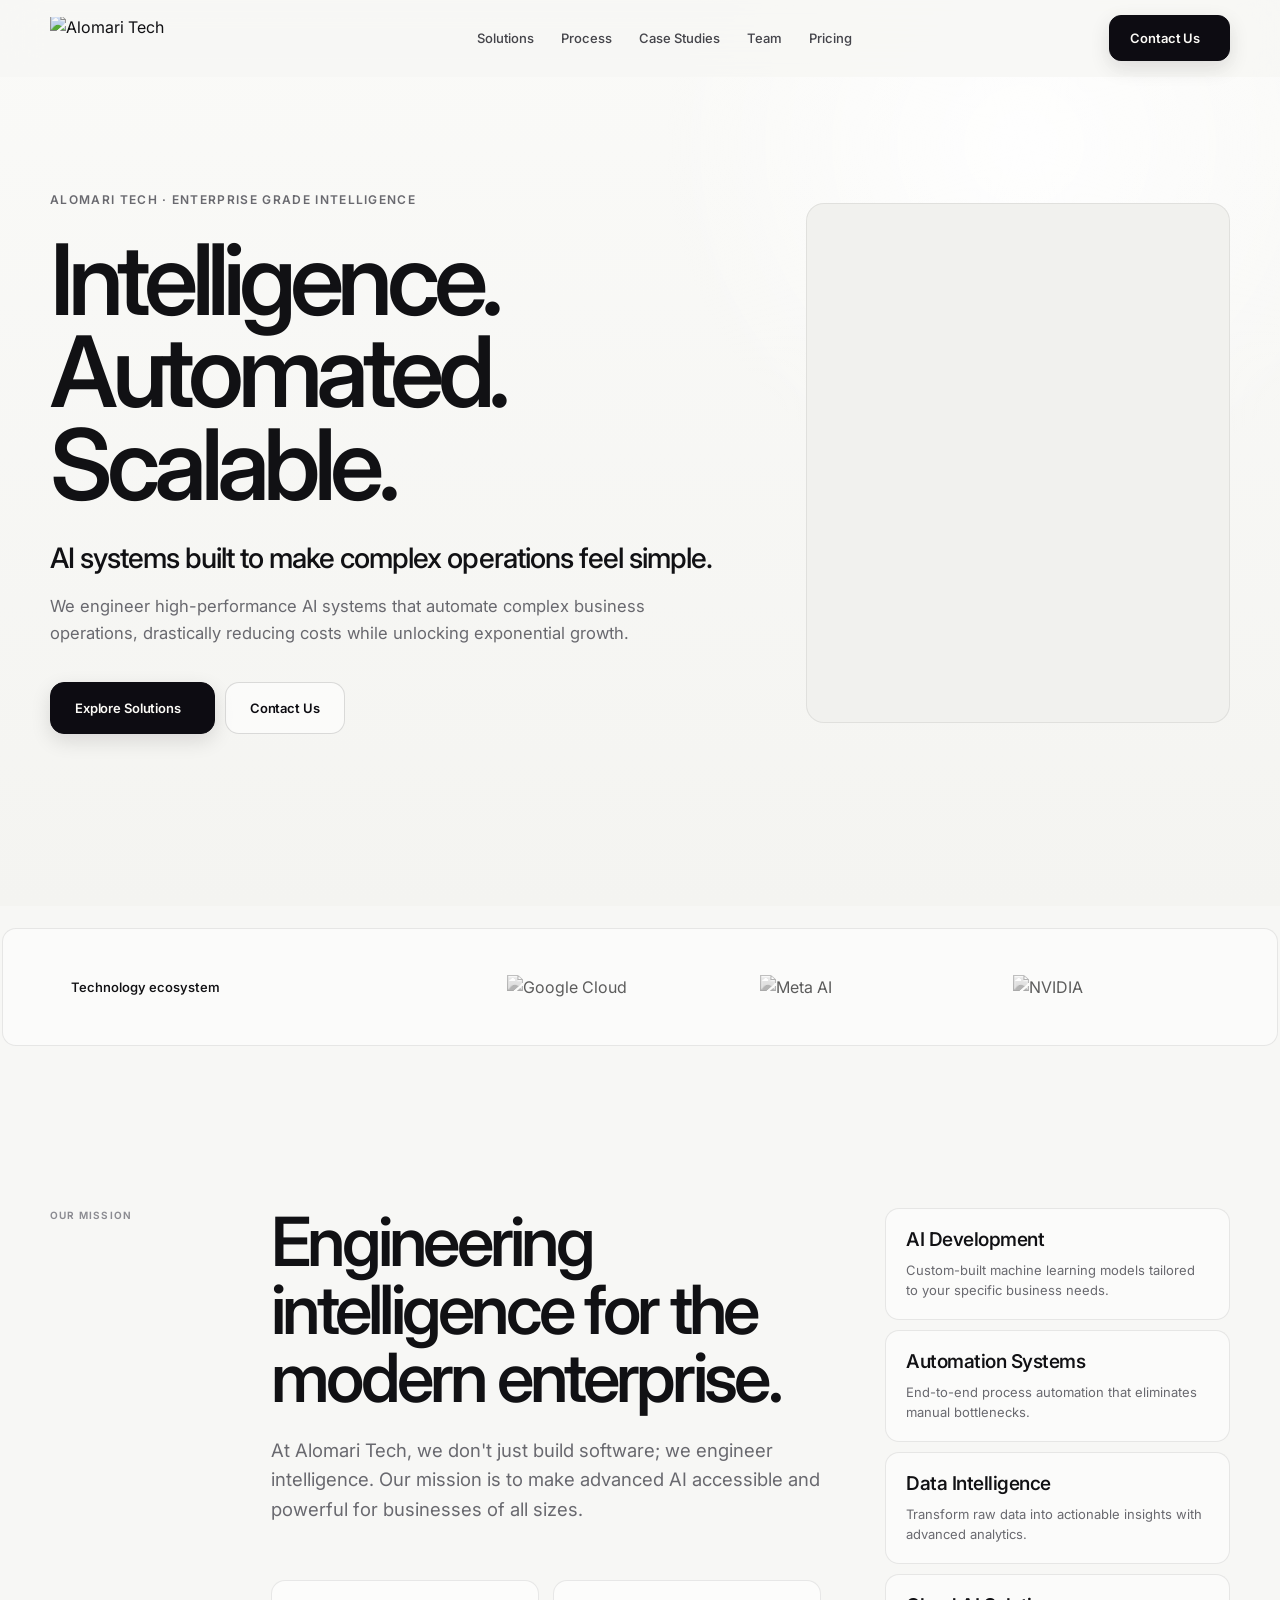
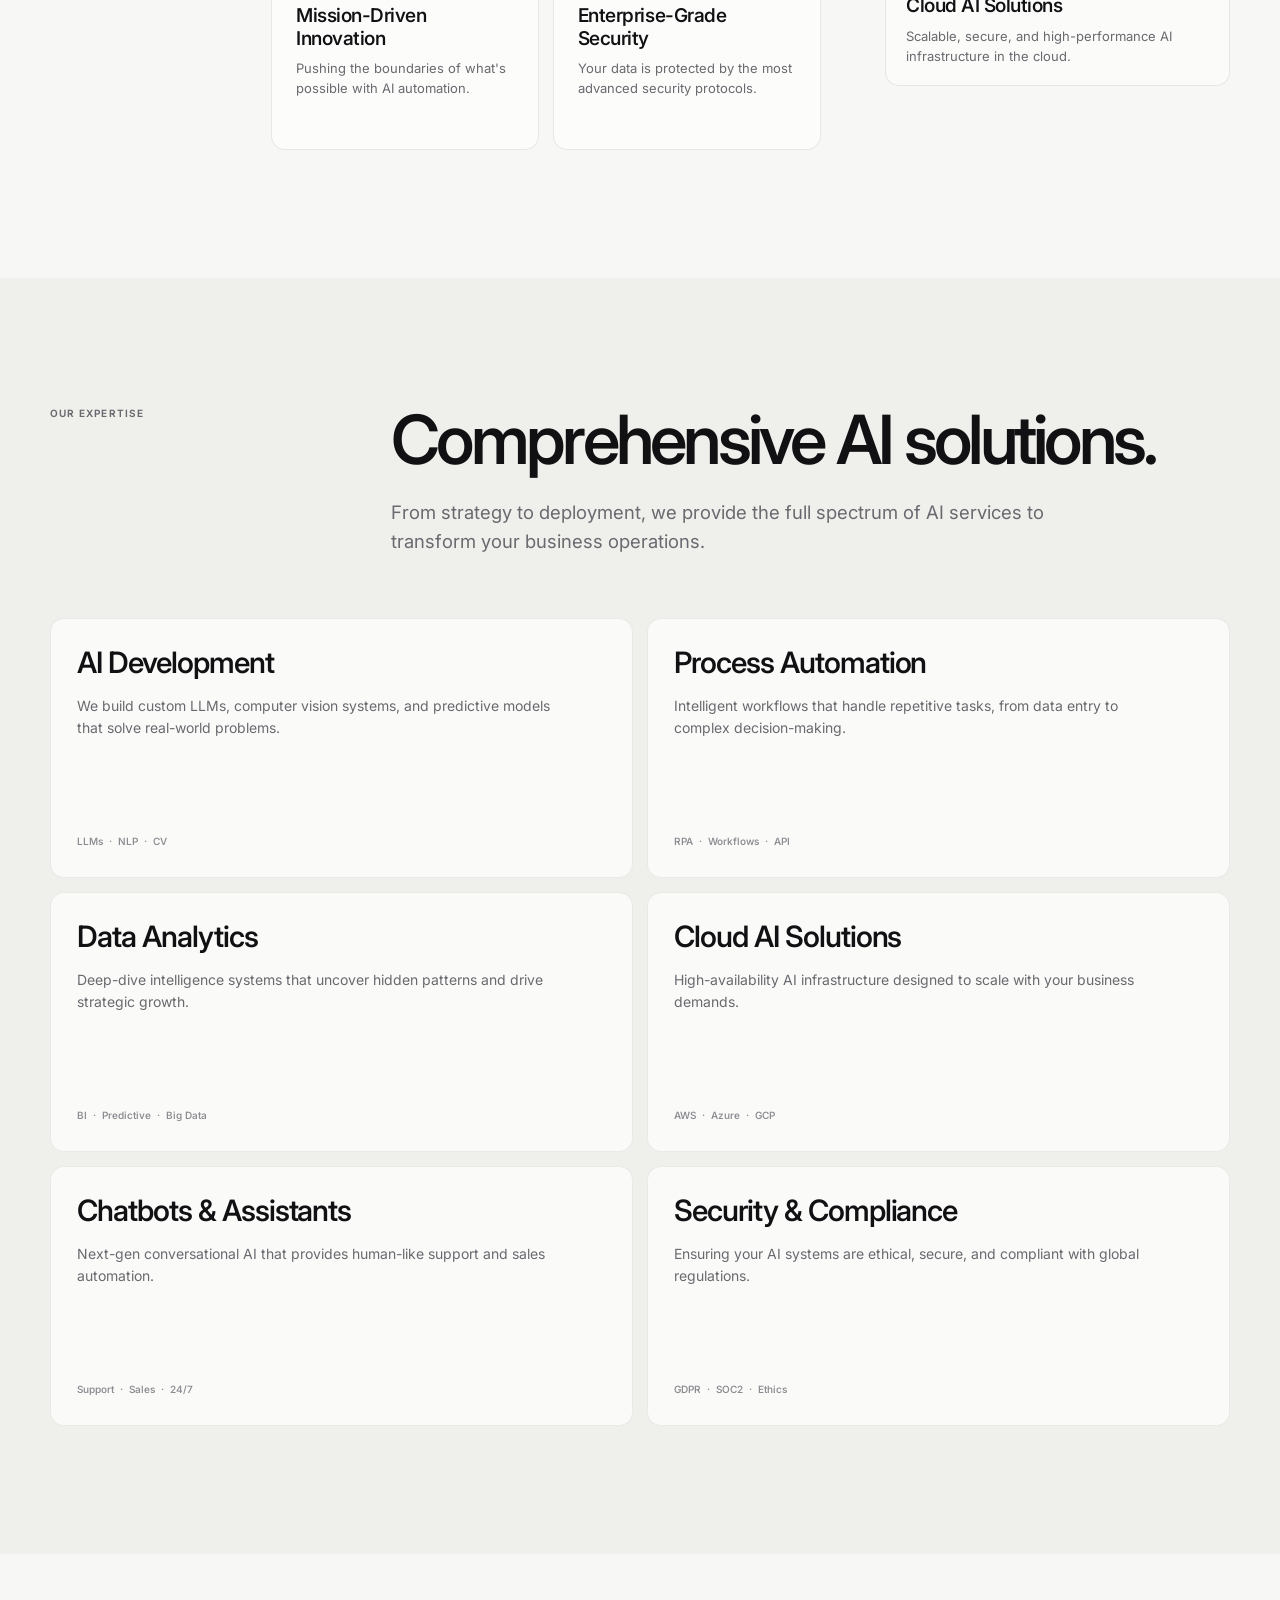
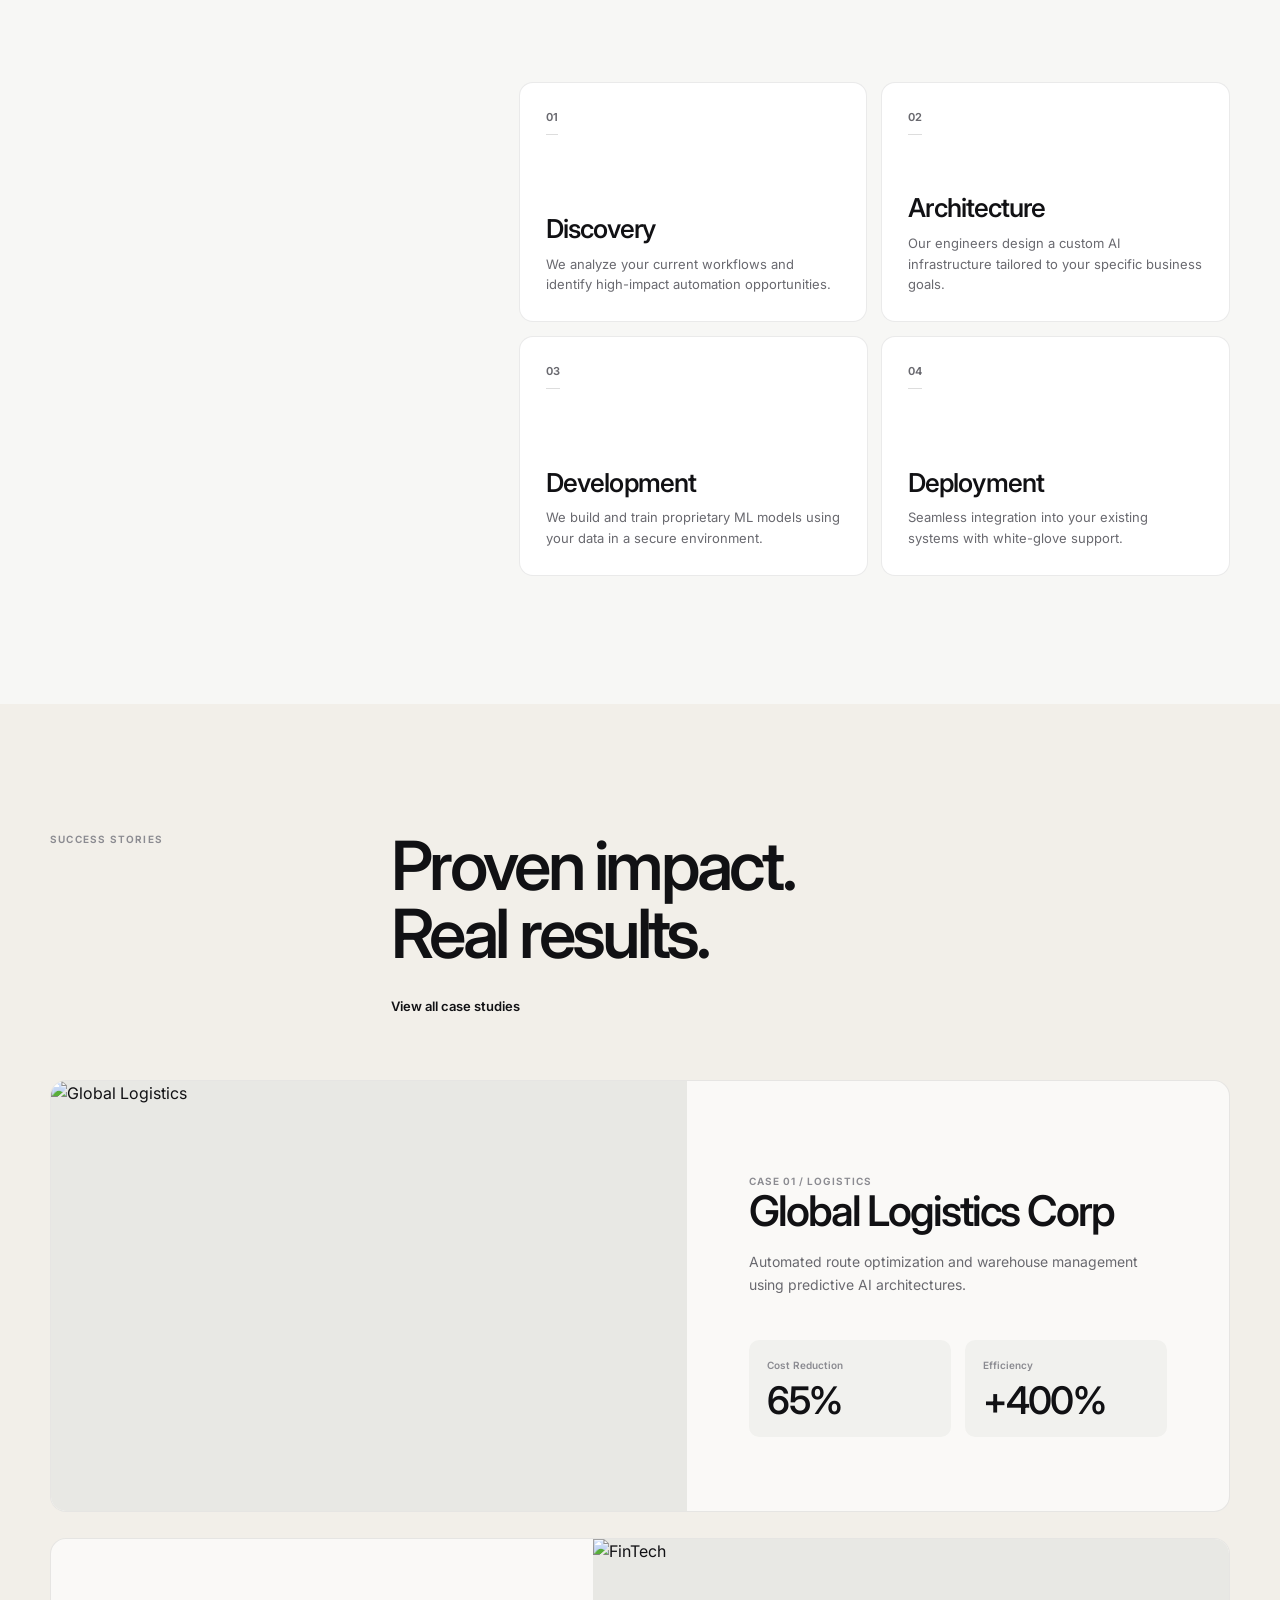
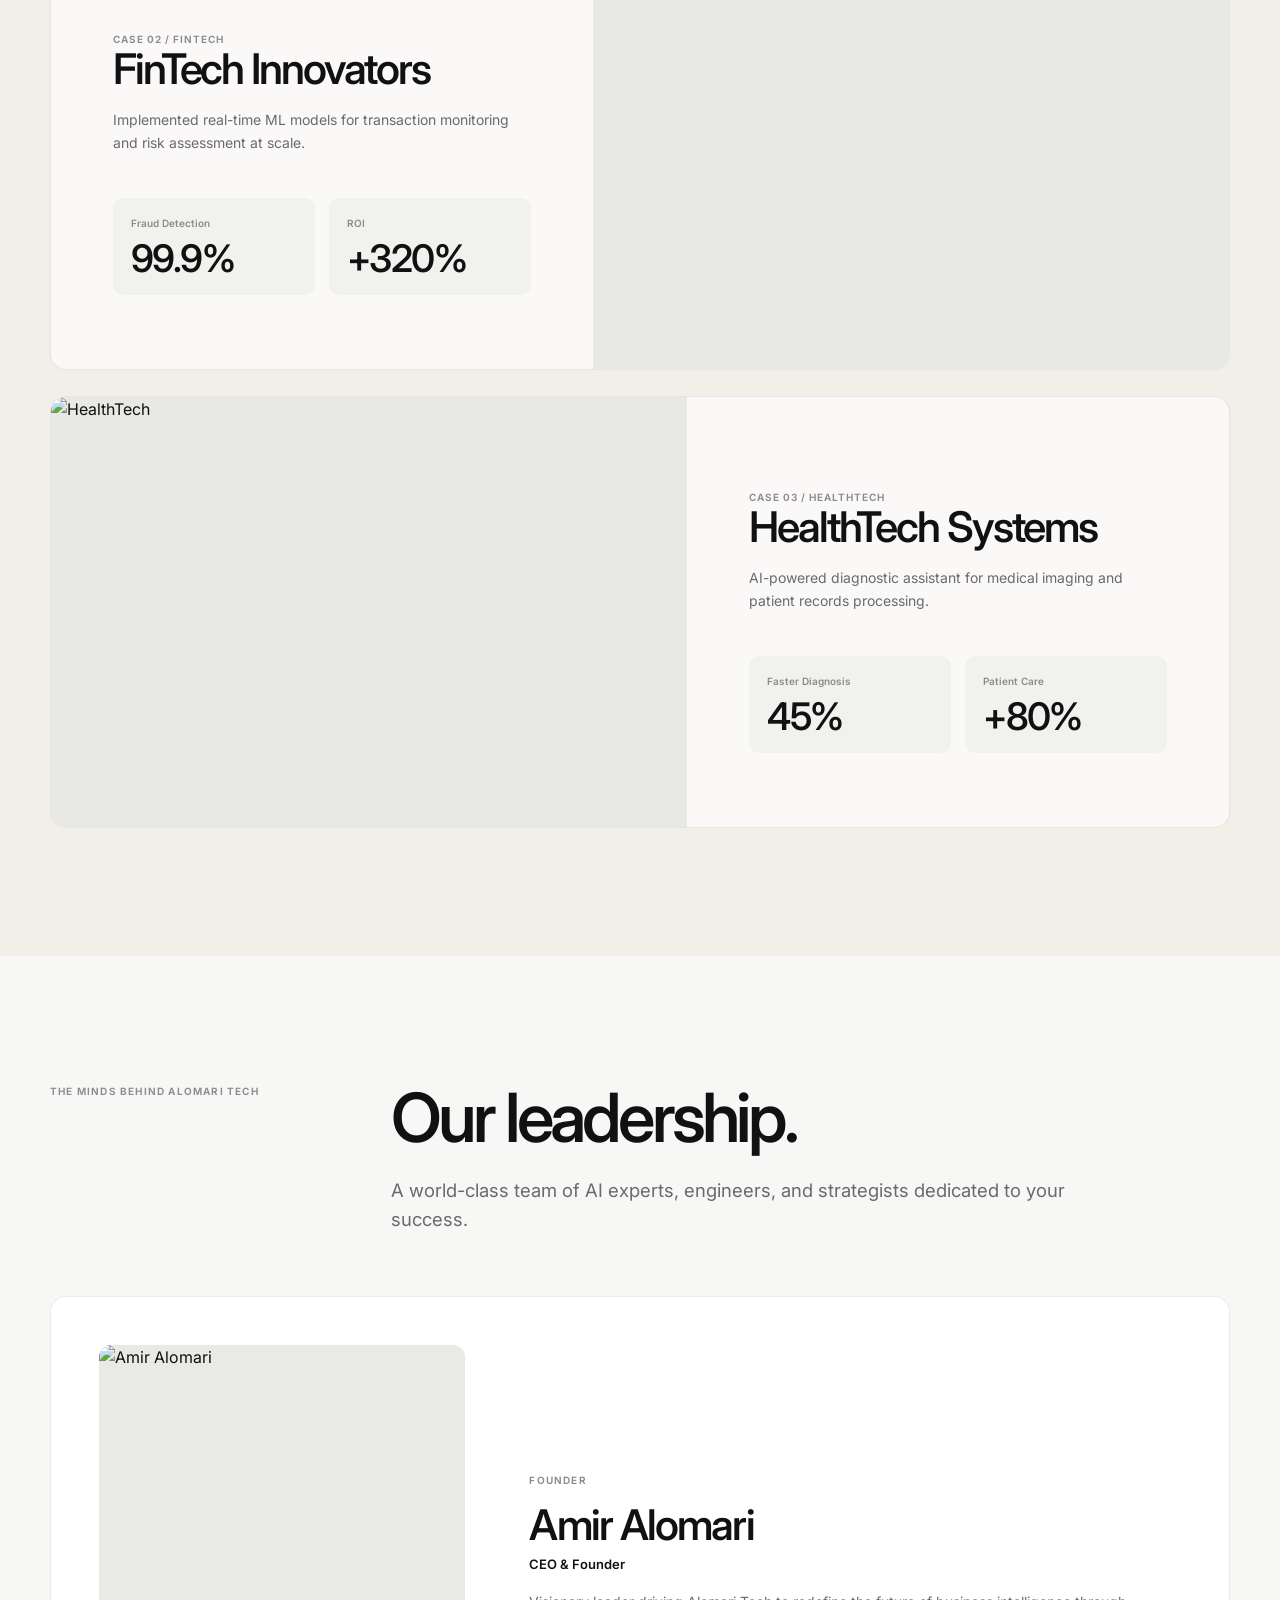
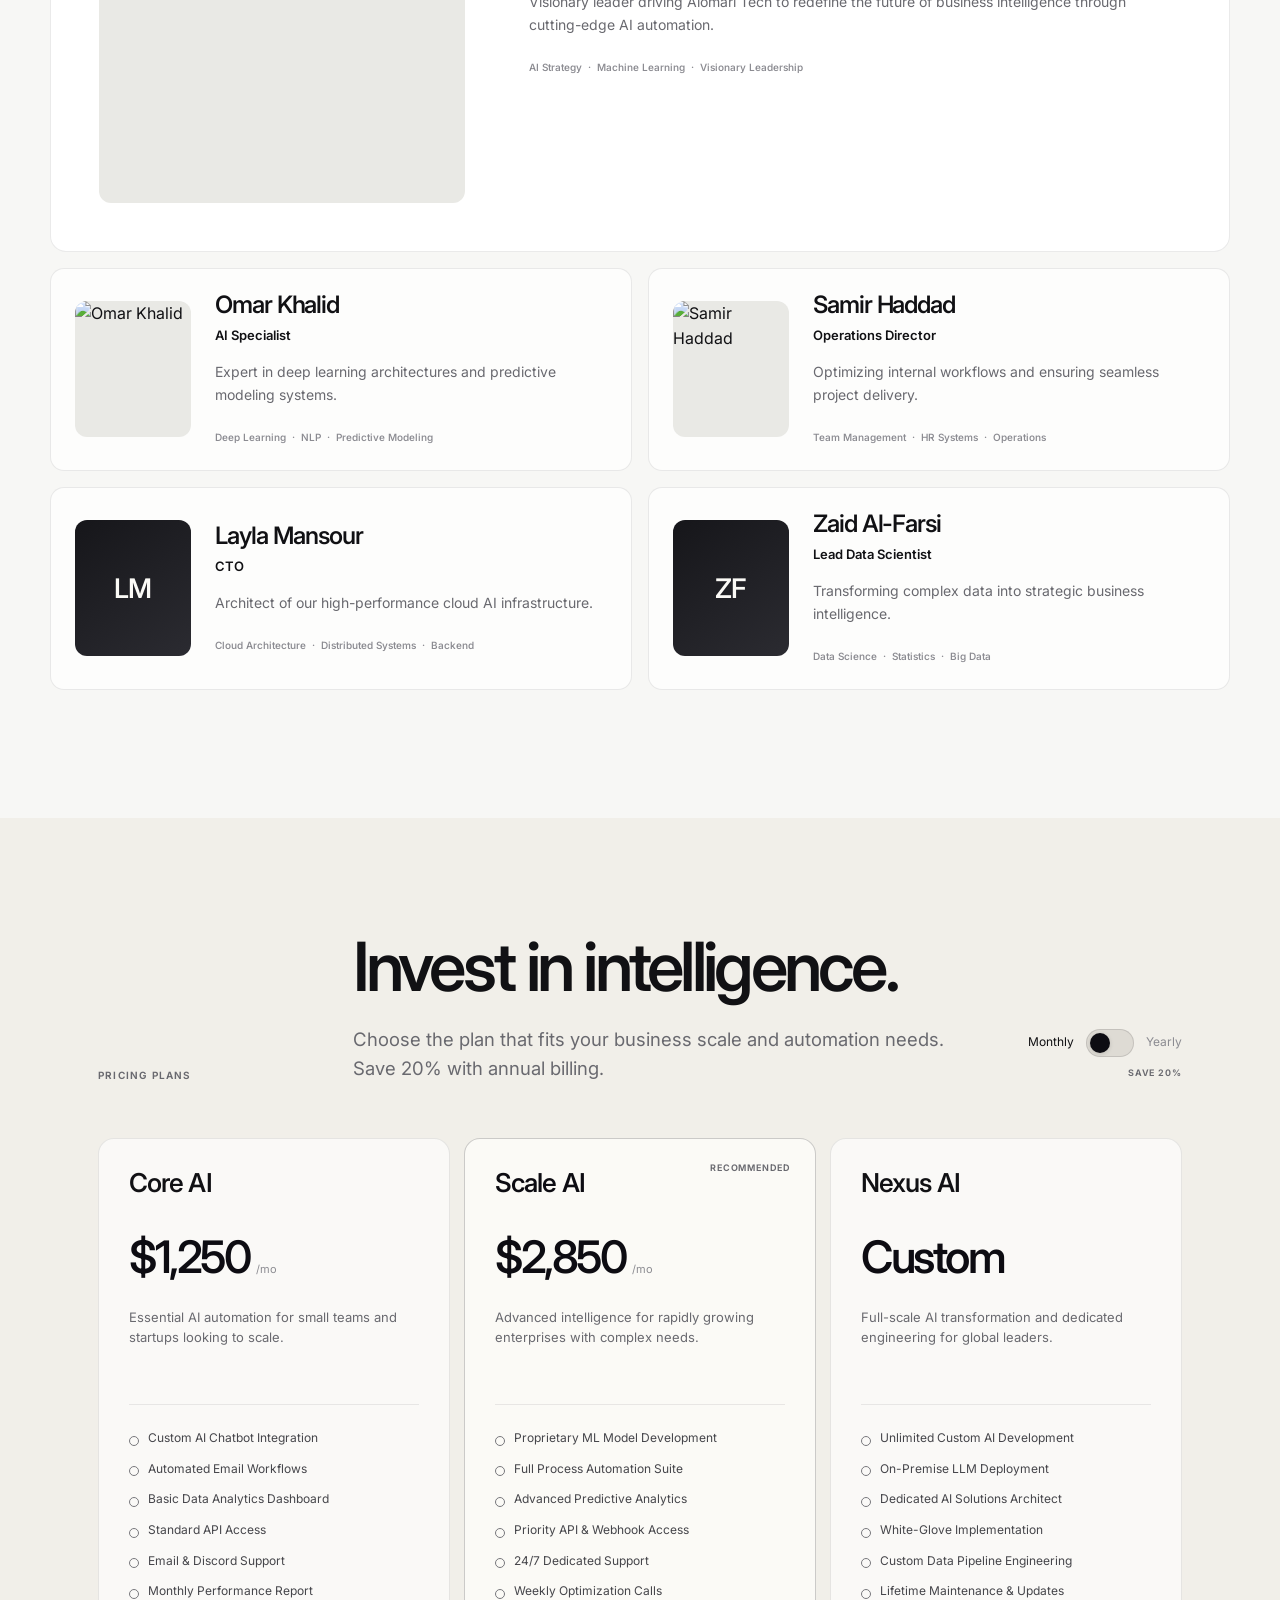
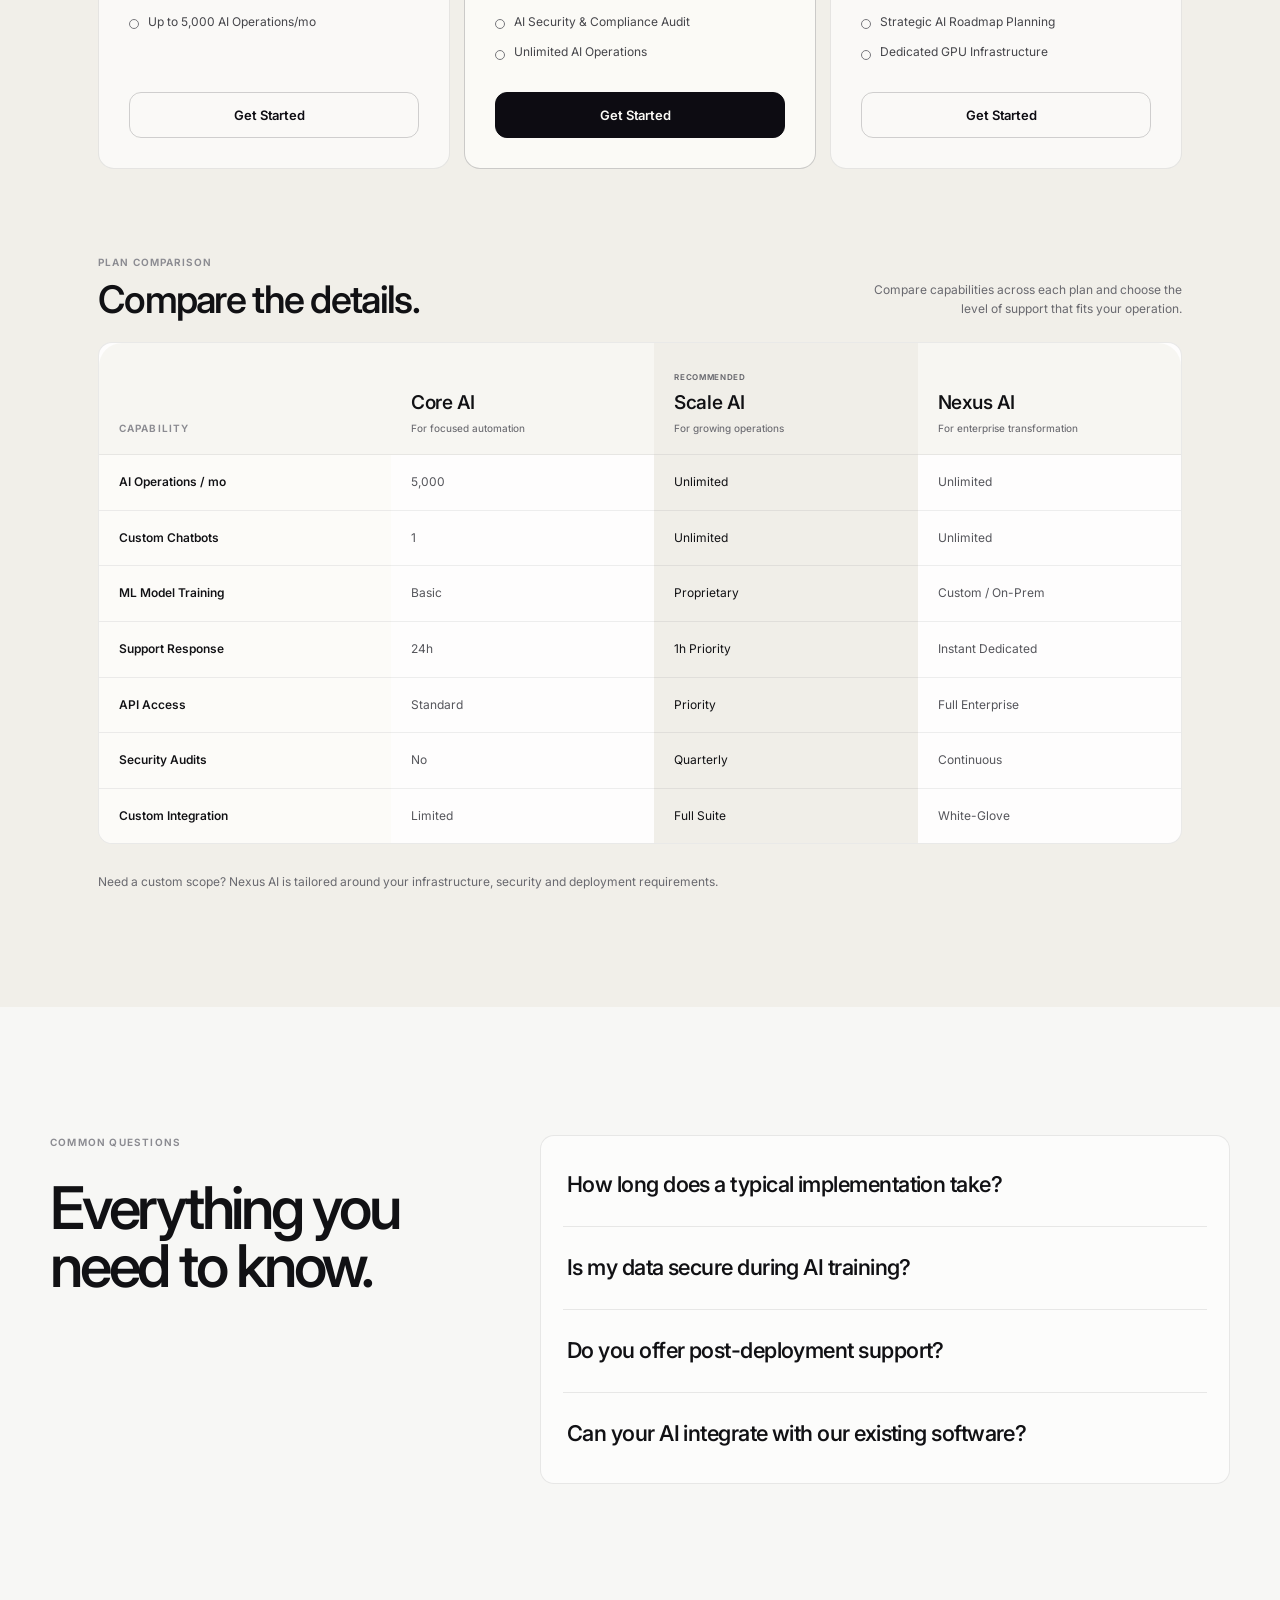
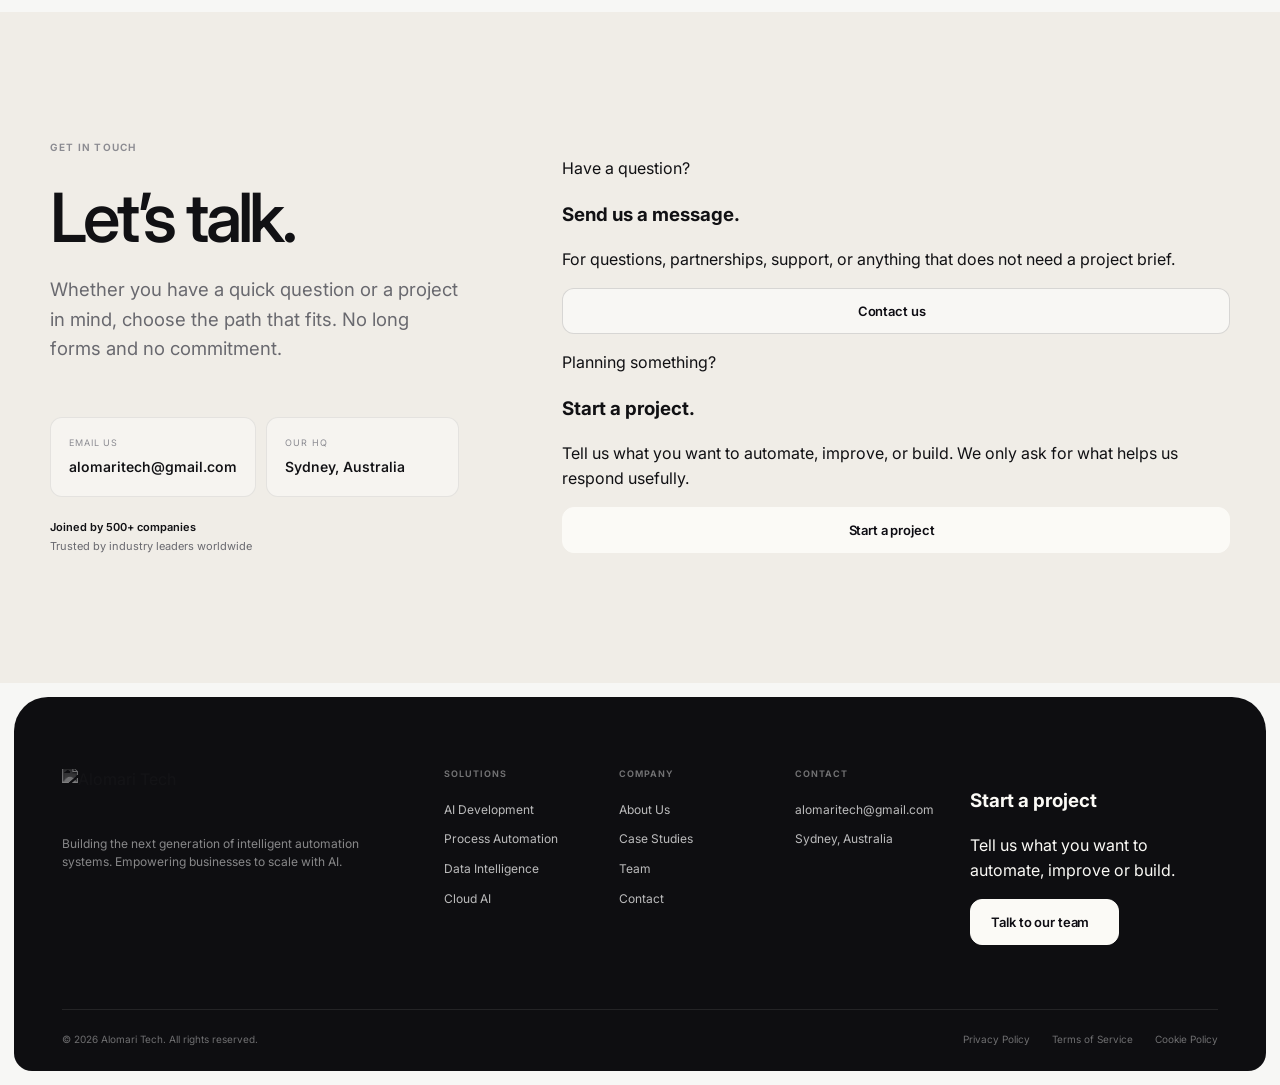
==== commit a5ccfd78: "Update index.html" ====
--- a/index.html
+++ b/index.html
@@ -102,7 +102,7 @@
         <a href="#pricing">Pricing</a>
       </nav>
 
-      <a href="#contact" class="btn btn-dark nav-cta">Contact Us <i data-lucide="arrow-up-right" aria-hidden="true"></i></a>
+      <a href="#contact" class="btn btn-dark nav-cta" data-contact-trigger>Contact Us <i data-lucide="arrow-up-right" aria-hidden="true"></i></a>
       <button class="menu-toggle" id="mobile-toggle" type="button" aria-label="Open menu" aria-expanded="false" aria-controls="mobile-menu">
         <span></span><span></span>
       </button>
@@ -128,7 +128,7 @@
     </nav>
     <div class="mobile-menu-foot">
       <a href="mailto:alomaritech@gmail.com">alomaritech@gmail.com</a>
-      <a href="#contact" class="btn btn-dark btn-block" data-close-menu>Start a Project <i data-lucide="arrow-right" aria-hidden="true"></i></a>
+      <a href="#contact" class="btn btn-dark btn-block" data-close-menu data-project-trigger>Start a Project <i data-lucide="arrow-right" aria-hidden="true"></i></a>
     </div>
   </aside>
 
@@ -142,7 +142,7 @@
           <p class="hero-description reveal">We engineer high-performance AI systems that automate complex business operations, drastically reducing costs while unlocking exponential growth.</p>
           <div class="hero-actions reveal">
             <a href="#services" class="btn btn-dark btn-lg">Explore Solutions <i data-lucide="arrow-right" aria-hidden="true"></i></a>
-            <a href="#contact" class="btn btn-line btn-lg">Contact Us</a>
+            <a href="#contact" class="btn btn-line btn-lg" data-contact-trigger>Contact Us</a>
           </div>
         </div>
 
@@ -407,11 +407,11 @@
     </section>
 
     <section id="contact" class="contact section-warm section-pad">
-      <div class="container contact-layout">
+      <div class="container contact-layout contact-cta-layout">
         <div class="contact-copy reveal">
           <div class="section-meta"><span class="section-index">09</span><span>Get in Touch</span></div>
-          <h2 class="display-heading">Ready to automate?</h2>
-          <p class="lead-copy">Our team of AI experts is here to help you scale with intelligence.</p>
+          <h2 class="display-heading">Let’s talk.</h2>
+          <p class="lead-copy">Whether you have a quick question or a project in mind, choose the path that fits. No long forms and no commitment.</p>
 
           <dl class="contact-details">
             <div><dt>Email Us</dt><dd><a href="mailto:alomaritech@gmail.com">alomaritech@gmail.com</a></dd></div>
@@ -420,148 +420,177 @@
           <div class="contact-proof"><strong>Joined by 500+ companies</strong><span>Trusted by industry leaders worldwide</span></div>
         </div>
 
-        <div class="contact-form-shell reveal" id="project-form-shell">
-          <div class="contact-success" id="contact-success" hidden tabindex="-1">
-            <div class="success-mark"><i data-lucide="check" aria-hidden="true"></i></div>
-            <p class="success-kicker">Request received</p>
-            <h3>You're all set.</h3>
-            <p id="success-message">We sent a confirmation email and your project request is now with our team.</p>
-            <div class="success-summary" aria-label="Submitted request summary">
-              <div><span>Plan</span><strong id="success-plan">General Inquiry</strong></div>
-              <div><span>Confirmation</span><strong id="success-email">Your email</strong></div>
-            </div>
-            <button class="btn btn-line" type="button" onclick="resetForm()">Start another request</button>
-          </div>
-
-          <form class="contact-form" id="contact-form" novalidate>
-            <div class="project-form-head">
+        <div class="contact-choice-panel reveal" aria-label="Contact options">
+          <article class="contact-choice">
+            <div>
+              <p class="contact-choice-kicker">Have a question?</p>
+              <h3>Send us a message.</h3>
+              <p>For questions, partnerships, support, or anything that does not need a project brief.</p>
+            </div>
+            <button class="btn btn-line btn-block" type="button" data-contact-trigger>Contact us <i data-lucide="arrow-up-right" aria-hidden="true"></i></button>
+          </article>
+
+          <article class="contact-choice contact-choice-dark">
+            <div>
+              <p class="contact-choice-kicker">Planning something?</p>
+              <h3>Start a project.</h3>
+              <p>Tell us what you want to automate, improve, or build. We only ask for what helps us respond usefully.</p>
+            </div>
+            <button class="btn btn-light btn-block" type="button" data-project-trigger>Start a project <i data-lucide="arrow-right" aria-hidden="true"></i></button>
+          </article>
+        </div>
+      </div>
+    </section>
+
+    <div class="request-modal" id="request-modal" hidden aria-hidden="true">
+      <div class="request-modal-backdrop" data-close-request></div>
+      <section class="request-dialog" role="dialog" aria-modal="true" aria-labelledby="request-title" aria-describedby="request-description">
+        <header class="request-dialog-header">
+          <a class="request-brand" href="#hero" aria-label="Alomari Tech home" data-close-request>
+            <img src="https://i.ibb.co/Hf7N1ZyW/Alomari-Tech-Logo.jpg" alt="Alomari Tech" />
+          </a>
+          <button class="request-close" type="button" data-close-request aria-label="Close"><i data-lucide="x" aria-hidden="true"></i></button>
+        </header>
+
+        <div class="request-dialog-scroll" id="request-dialog-scroll">
+          <div class="request-success" id="request-success" hidden tabindex="-1">
+            <div class="request-success-mark"><i data-lucide="check" aria-hidden="true"></i></div>
+            <p class="request-eyebrow" id="request-success-eyebrow">Message sent</p>
+            <h2 id="request-success-title">Thanks. We’ve got it.</h2>
+            <p id="request-success-message">A confirmation is on its way to your inbox.</p>
+            <div class="request-success-summary">
+              <div><span id="request-success-label">Confirmation</span><strong id="request-success-value">Your email</strong></div>
+            </div>
+            <button class="btn btn-dark" type="button" data-close-request>Done</button>
+          </div>
+
+          <form class="request-form" id="request-form" novalidate>
+            <div class="request-intro">
+              <p class="request-eyebrow" id="request-eyebrow">Contact Alomari Tech</p>
+              <h2 id="request-title">Send us a message.</h2>
+              <p id="request-description">Ask a question and we’ll reply by email. No project details required.</p>
+            </div>
+
+            <div class="request-progress" id="request-progress" hidden aria-live="polite">
+              <span id="request-step-label">Your details</span>
+              <span id="request-step-count">1 of 2</span>
+              <div aria-hidden="true"><i id="request-progress-bar"></i></div>
+            </div>
+
+            <div class="project-plan-bar project-only" id="project-plan-bar" hidden>
               <div>
-                <p class="form-kicker">Start a project</p>
-                <div class="form-step-copy"><strong id="form-step-label">Your details</strong><span id="form-step-count">1 of 3</span></div>
-              </div>
-              <div class="form-progress" aria-hidden="true"><span id="form-progress-bar"></span></div>
-            </div>
-
-            <div class="form-plan-summary" id="form-plan-summary">
-              <div>
-                <span>Plan</span>
-                <strong id="form-plan-name">Not sure yet</strong>
-                <small id="form-plan-billing">We'll help you choose the right fit.</small>
-              </div>
-              <button type="button" id="change-plan-btn" aria-expanded="false" aria-controls="inline-plan-selector">Change plan</button>
-            </div>
-
-            <div class="inline-plan-selector" id="inline-plan-selector" hidden>
-              <p>Choose a plan</p>
-              <div class="inline-plan-options" role="list">
-                <button type="button" class="inline-plan-option" data-plan="General Inquiry">
-                  <span>Not sure yet</span><small>Tell us what you need and we'll guide you.</small>
+                <span>Selected plan</span>
+                <strong id="modal-plan-name">Not sure yet</strong>
+                <small id="modal-plan-billing">We’ll help you choose.</small>
+              </div>
+              <button type="button" id="modal-change-plan" aria-expanded="false" aria-controls="modal-plan-selector">Change</button>
+            </div>
+
+            <div class="modal-plan-selector project-only" id="modal-plan-selector" hidden>
+              <button type="button" data-modal-plan="Project Inquiry"><strong>Not sure yet</strong><span>We’ll recommend the right fit.</span></button>
+              <button type="button" data-modal-plan="Core AI"><strong>Core AI</strong><span>Focused automation.</span></button>
+              <button type="button" data-modal-plan="Scale AI"><strong>Scale AI</strong><span>Growing operations.</span></button>
+              <button type="button" data-modal-plan="Nexus AI"><strong>Nexus AI</strong><span>Custom transformation.</span></button>
+            </div>
+
+            <div class="request-step" data-request-step="1">
+              <div class="request-fields request-fields-two">
+                <div class="request-field">
+                  <label for="request-name">Full name</label>
+                  <input id="request-name" type="text" name="fullName" autocomplete="name" placeholder="Your name" required />
+                </div>
+                <div class="request-field">
+                  <label for="request-email">Email</label>
+                  <input id="request-email" type="email" name="email" autocomplete="email" inputmode="email" placeholder="you@company.com" required />
+                </div>
+                <div class="request-field">
+                  <label for="request-phone">Phone <span>Optional</span></label>
+                  <input id="request-phone" type="tel" name="phone" autocomplete="tel" inputmode="tel" placeholder="+965 ..." />
+                </div>
+                <div class="request-field project-only" id="request-company-field">
+                  <label for="request-company">Company <span>Optional</span></label>
+                  <input id="request-company" type="text" name="company" autocomplete="organization" placeholder="Company name" />
+                </div>
+              </div>
+
+              <div class="request-field contact-only">
+                <label for="contact-message">How can we help?</label>
+                <textarea id="contact-message" name="contactMessage" placeholder="Write your question or message here..."></textarea>
+                <small>A short message is enough.</small>
+              </div>
+
+              <div class="request-error" role="alert" hidden></div>
+
+              <div class="request-actions contact-only">
+                <button class="btn btn-dark btn-block" type="submit" data-submit-request>
+                  <span data-submit-label>Send message</span>
+                  <span data-submit-loading hidden><i data-lucide="loader-circle" class="spin" aria-hidden="true"></i> Sending...</span>
                 </button>
-                <button type="button" class="inline-plan-option" data-plan="Core AI">
-                  <span>Core AI</span><small>Focused automation for smaller teams.</small>
-                </button>
-                <button type="button" class="inline-plan-option" data-plan="Scale AI">
-                  <span>Scale AI</span><small>Advanced automation for growing operations.</small>
-                </button>
-                <button type="button" class="inline-plan-option" data-plan="Nexus AI">
-                  <span>Nexus AI</span><small>Custom transformation and dedicated engineering.</small>
-                </button>
-              </div>
-            </div>
-
-            <div class="form-step is-active" data-form-step="1">
-              <div class="form-step-intro">
-                <h3>First, how can we reach you?</h3>
-                <p>Just the essentials. We'll use these details only to follow up about your request.</p>
-              </div>
-
-              <div class="form-row">
-                <div class="form-group"><label for="full-name">Full name</label><input id="full-name" type="text" name="fullName" autocomplete="name" placeholder="Your name" required /></div>
-                <div class="form-group"><label for="work-email">Email</label><input id="work-email" type="email" name="email" autocomplete="email" inputmode="email" placeholder="you@company.com" required /></div>
-              </div>
-              <div class="form-row">
-                <div class="form-group"><label for="company-name">Company <span>Optional</span></label><input id="company-name" type="text" name="company" autocomplete="organization" placeholder="Company name" /></div>
-                <div class="form-group"><label for="phone-number">Phone <span>Optional</span></label><input id="phone-number" type="tel" name="phone" autocomplete="tel" inputmode="tel" placeholder="+965 ..." /></div>
-              </div>
-
-              <div class="form-actions form-actions-single">
-                <button type="button" class="btn btn-dark btn-next" data-next-step>Continue <i data-lucide="arrow-right" aria-hidden="true"></i></button>
-              </div>
-            </div>
-
-            <div class="form-step" data-form-step="2" hidden>
-              <div class="form-step-intro">
-                <h3>What would you like to improve?</h3>
-                <p>Pick the closest option. You do not need to know the technical solution yet.</p>
-              </div>
-
-              <fieldset class="form-fieldset">
+              </div>
+
+              <div class="request-actions project-only" id="project-step-one-actions" hidden>
+                <button class="btn btn-dark btn-block" type="button" data-project-next>Continue <i data-lucide="arrow-right" aria-hidden="true"></i></button>
+              </div>
+            </div>
+
+            <div class="request-step project-only" data-request-step="2" hidden>
+              <div class="request-section-head">
+                <h3>Tell us what you need.</h3>
+                <p>Choose the closest options. You do not need to know the technical solution.</p>
+              </div>
+
+              <fieldset class="request-fieldset">
                 <legend>Project focus</legend>
-                <div class="choice-list">
-                  <label class="choice-row"><input type="radio" name="projectFocus" value="Process automation" /><span><strong>Process automation</strong><small>Reduce repetitive work and manual handoffs.</small></span><i data-lucide="arrow-right" aria-hidden="true"></i></label>
-                  <label class="choice-row"><input type="radio" name="projectFocus" value="AI assistant or chatbot" /><span><strong>AI assistant or chatbot</strong><small>Support, sales, internal knowledge, or workflow assistance.</small></span><i data-lucide="arrow-right" aria-hidden="true"></i></label>
-                  <label class="choice-row"><input type="radio" name="projectFocus" value="Data and analytics" /><span><strong>Data &amp; analytics</strong><small>Turn operational data into clearer decisions and reporting.</small></span><i data-lucide="arrow-right" aria-hidden="true"></i></label>
-                  <label class="choice-row"><input type="radio" name="projectFocus" value="Custom AI or machine learning" /><span><strong>Custom AI / ML</strong><small>Build a model or intelligent system around your use case.</small></span><i data-lucide="arrow-right" aria-hidden="true"></i></label>
-                  <label class="choice-row"><input type="radio" name="projectFocus" value="Integrations and systems" /><span><strong>Integrations &amp; systems</strong><small>Connect tools, APIs, data, and existing software.</small></span><i data-lucide="arrow-right" aria-hidden="true"></i></label>
-                  <label class="choice-row"><input type="radio" name="projectFocus" value="Not sure yet" /><span><strong>Not sure yet</strong><small>Describe the problem and we'll help shape the approach.</small></span><i data-lucide="arrow-right" aria-hidden="true"></i></label>
+                <div class="focus-grid">
+                  <label><input type="radio" name="projectFocus" value="Process automation" /><span>Process automation</span></label>
+                  <label><input type="radio" name="projectFocus" value="AI assistant or chatbot" /><span>AI assistant / chatbot</span></label>
+                  <label><input type="radio" name="projectFocus" value="Data and analytics" /><span>Data &amp; analytics</span></label>
+                  <label><input type="radio" name="projectFocus" value="Custom AI or machine learning" /><span>Custom AI / ML</span></label>
+                  <label><input type="radio" name="projectFocus" value="Integrations and systems" /><span>Integrations &amp; systems</span></label>
+                  <label><input type="radio" name="projectFocus" value="Not sure yet" /><span>Not sure yet</span></label>
                 </div>
               </fieldset>
 
-              <div class="form-group">
-                <label for="project-details">What should we know?</label>
-                <textarea id="project-details" name="message" placeholder="A few sentences about the problem, workflow, or outcome you want..." required></textarea>
-                <p class="field-help">Keep it simple. Two or three sentences is enough.</p>
-              </div>
-
-              <div class="form-actions">
-                <button type="button" class="btn btn-line" data-prev-step>Back</button>
-                <button type="button" class="btn btn-dark btn-next" data-next-step>Continue <i data-lucide="arrow-right" aria-hidden="true"></i></button>
-              </div>
-            </div>
-
-            <div class="form-step" data-form-step="3" hidden>
-              <div class="form-step-intro">
-                <h3>Last details.</h3>
-                <p>This helps us understand urgency and prepare a useful first response.</p>
-              </div>
-
-              <fieldset class="form-fieldset compact-fieldset">
-                <legend>When would you like to start?</legend>
-                <div class="timeline-grid">
-                  <label><input type="radio" name="timeline" value="As soon as possible" /><span>As soon as possible</span></label>
+              <fieldset class="request-fieldset">
+                <legend>When are you looking to start?</legend>
+                <div class="timing-grid">
+                  <label><input type="radio" name="timeline" value="As soon as possible" /><span>ASAP</span></label>
                   <label><input type="radio" name="timeline" value="Within 1 month" /><span>Within 1 month</span></label>
                   <label><input type="radio" name="timeline" value="1 to 3 months" /><span>1–3 months</span></label>
-                  <label><input type="radio" name="timeline" value="Exploring options" /><span>Exploring options</span></label>
+                  <label><input type="radio" name="timeline" value="Exploring options" /><span>Just exploring</span></label>
                 </div>
               </fieldset>
 
-              <div class="form-group"><label for="current-tools">Current tools or systems <span>Optional</span></label><input id="current-tools" type="text" name="currentTools" placeholder="e.g. Shopify, HubSpot, Excel, custom software" /></div>
-
-              <div class="request-review" aria-live="polite">
-                <p>Request summary</p>
-                <dl>
-                  <div><dt>Plan</dt><dd id="review-plan">Not sure yet</dd></div>
-                  <div><dt>Project</dt><dd id="review-focus">—</dd></div>
-                  <div><dt>Timing</dt><dd id="review-timeline">—</dd></div>
-                </dl>
-              </div>
-
-              <div class="form-error" id="form-error" role="alert" hidden></div>
-
-              <div class="form-actions">
-                <button type="button" class="btn btn-line" data-prev-step>Back</button>
-                <button type="submit" class="btn btn-dark btn-submit" id="submit-btn"><span id="submit-text">Send project request <i data-lucide="arrow-right" aria-hidden="true"></i></span><span id="submit-loading" hidden><i data-lucide="loader-circle" class="spin" aria-hidden="true"></i> Sending...</span></button>
-              </div>
-
-              <p class="form-note">No commitment. We'll reply by email with the next step.</p>
-            </div>
-
-            <div class="form-error form-error-global" id="form-error-global" role="alert" hidden></div>
-            <div class="form-honeypot" aria-hidden="true"><label for="website-field">Website</label><input id="website-field" type="text" name="website" tabindex="-1" autocomplete="off" /></div>
+              <div class="request-field">
+                <label for="project-message">What would a good outcome look like?</label>
+                <textarea id="project-message" name="projectMessage" placeholder="A few sentences about the problem, workflow, or result you want..."></textarea>
+                <small>Two or three sentences is plenty.</small>
+              </div>
+
+              <details class="request-optional">
+                <summary>Add current tools or systems <span>Optional</span></summary>
+                <div class="request-field">
+                  <label class="sr-only" for="request-tools">Current tools or systems</label>
+                  <input id="request-tools" type="text" name="currentTools" placeholder="e.g. Shopify, HubSpot, Excel, custom software" />
+                </div>
+              </details>
+
+              <div class="request-error" role="alert" hidden></div>
+
+              <div class="request-actions request-actions-split">
+                <button class="btn btn-line" type="button" data-project-back>Back</button>
+                <button class="btn btn-dark" type="submit" data-submit-request>
+                  <span data-submit-label>Send project request</span>
+                  <span data-submit-loading hidden><i data-lucide="loader-circle" class="spin" aria-hidden="true"></i> Sending...</span>
+                </button>
+              </div>
+            </div>
+
+            <div class="form-honeypot" aria-hidden="true"><label for="request-website">Website</label><input id="request-website" type="text" name="website" tabindex="-1" autocomplete="off" /></div>
           </form>
         </div>
-      </div>
-    </section>
+      </section>
+    </div>
   </main>
 
   <footer class="footer section-dark">
@@ -574,7 +603,7 @@
         <div class="footer-nav-group"><h3>Solutions</h3><a href="#services">AI Development</a><a href="#services">Process Automation</a><a href="#services">Data Intelligence</a><a href="#services">Cloud AI</a></div>
         <div class="footer-nav-group"><h3>Company</h3><a href="#about">About Us</a><a href="#cases">Case Studies</a><a href="#team">Team</a><a href="#contact">Contact</a></div>
         <div class="footer-nav-group"><h3>Contact</h3><a href="mailto:alomaritech@gmail.com">alomaritech@gmail.com</a><span>Sydney, Australia</span></div>
-        <div class="footer-cta"><h3>Start a project</h3><p>Tell us what you want to automate, improve or build.</p><a href="#contact" class="btn btn-light">Talk to our team <i data-lucide="arrow-up-right" aria-hidden="true"></i></a></div>
+        <div class="footer-cta"><h3>Start a project</h3><p>Tell us what you want to automate, improve or build.</p><a href="#contact" class="btn btn-light" data-project-trigger>Talk to our team <i data-lucide="arrow-up-right" aria-hidden="true"></i></a></div>
       </div>
       <div class="footer-bottom"><p>&copy; 2026 Alomari Tech. All rights reserved.</p><div><a href="privacy.html">Privacy Policy</a><a href="terms.html">Terms of Service</a><a href="cookies.html">Cookie Policy</a></div></div>
     </div>
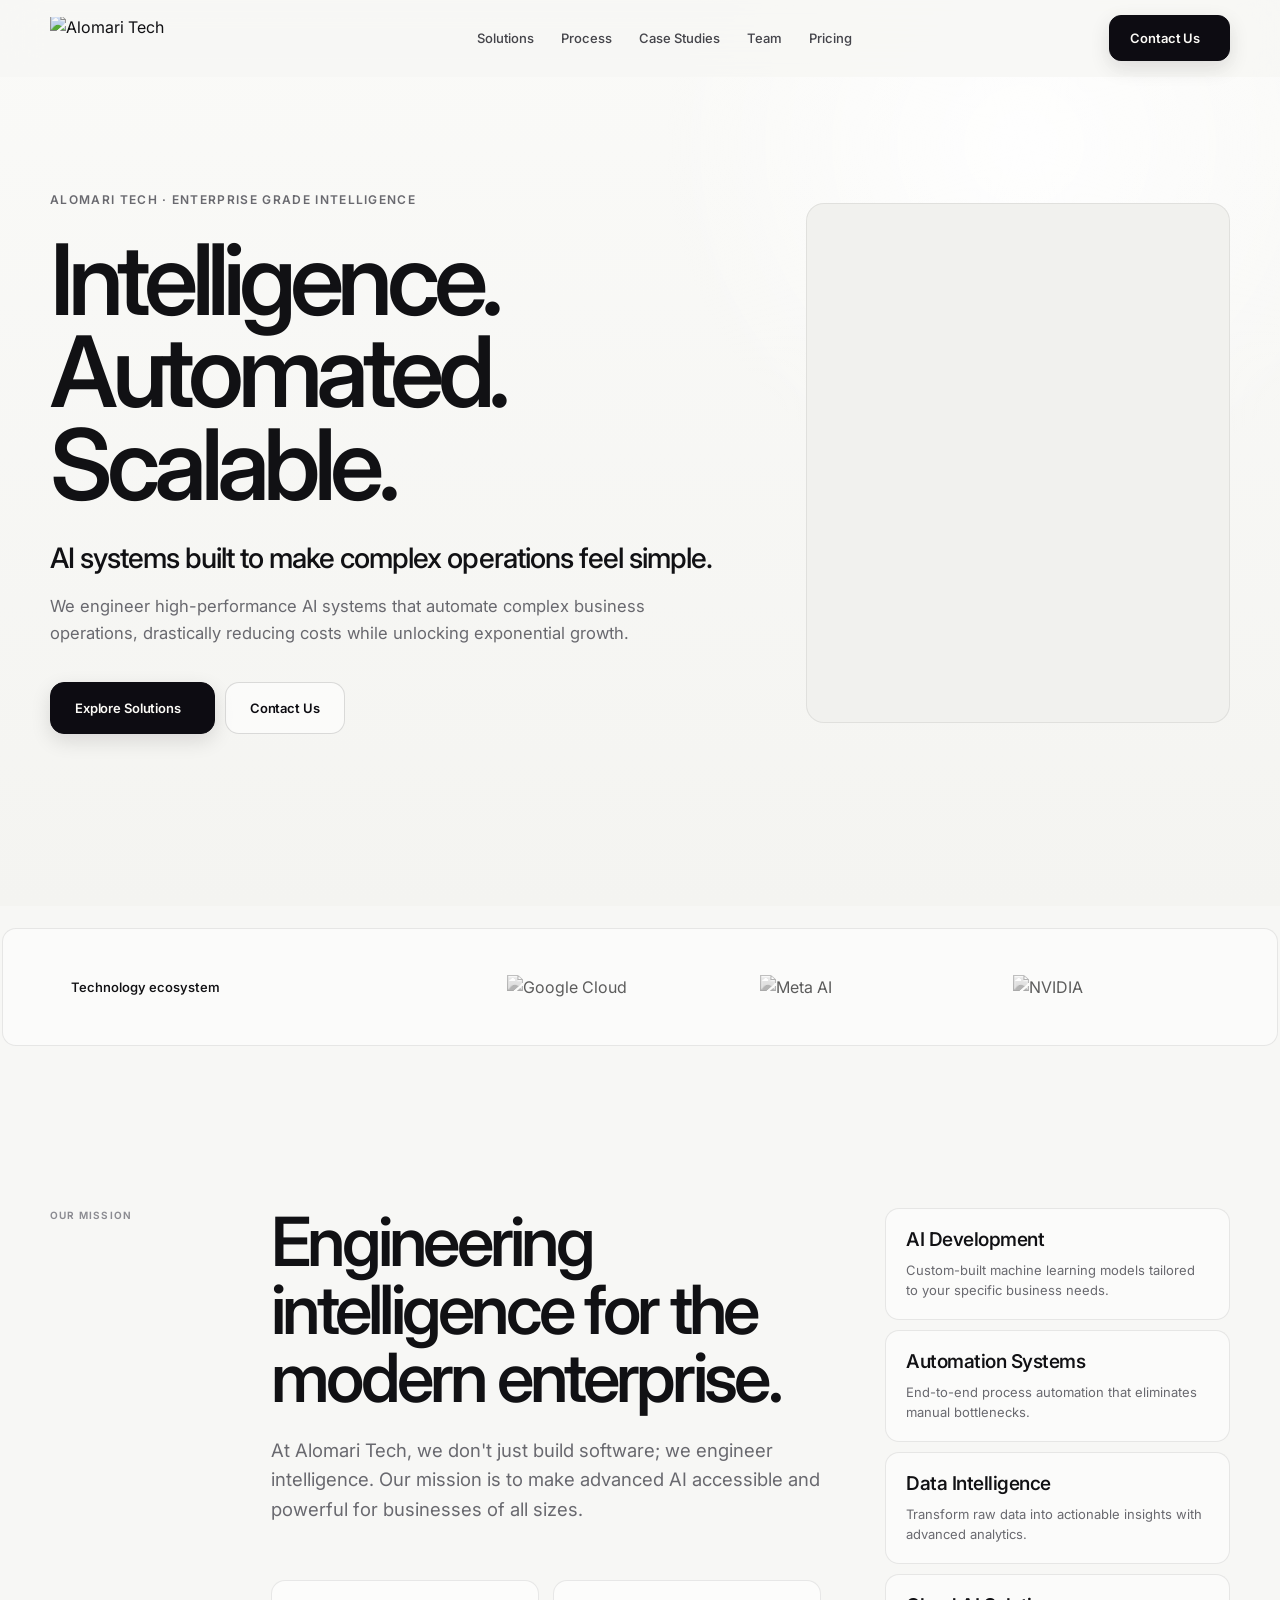
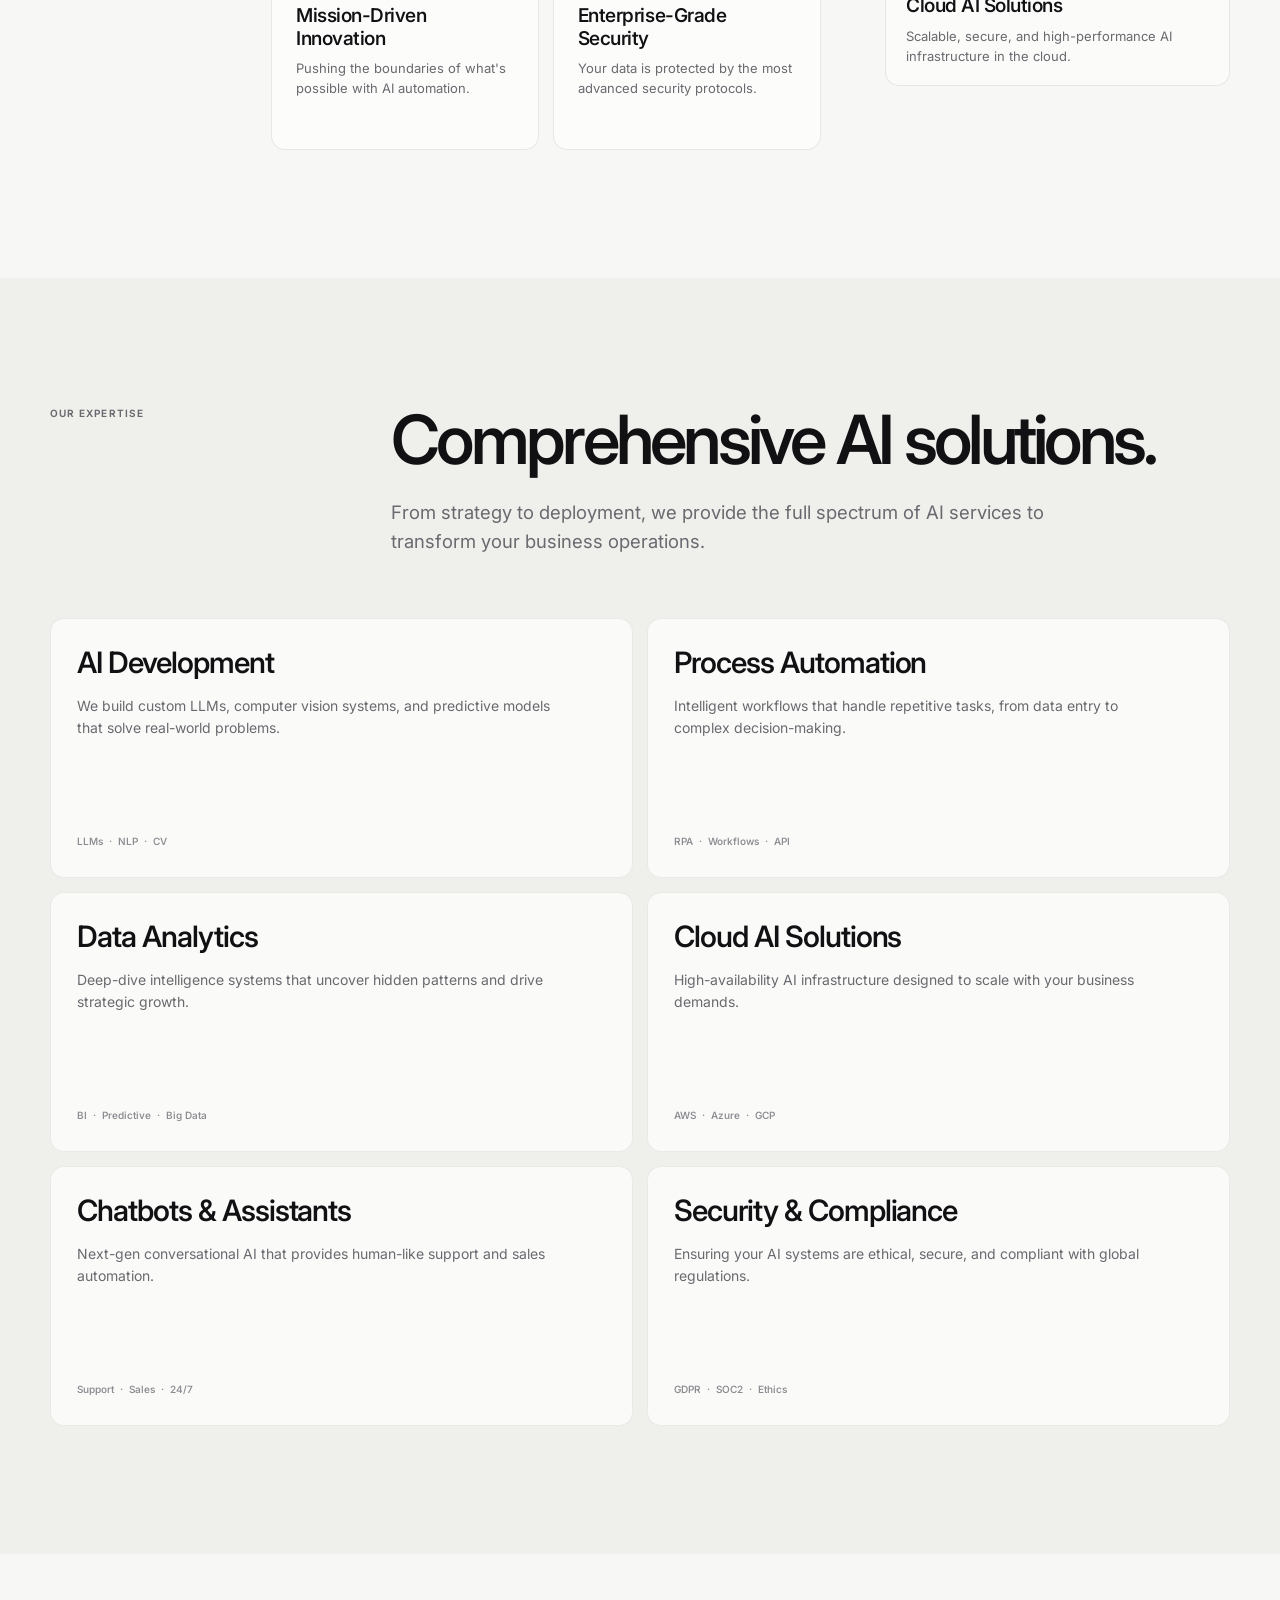
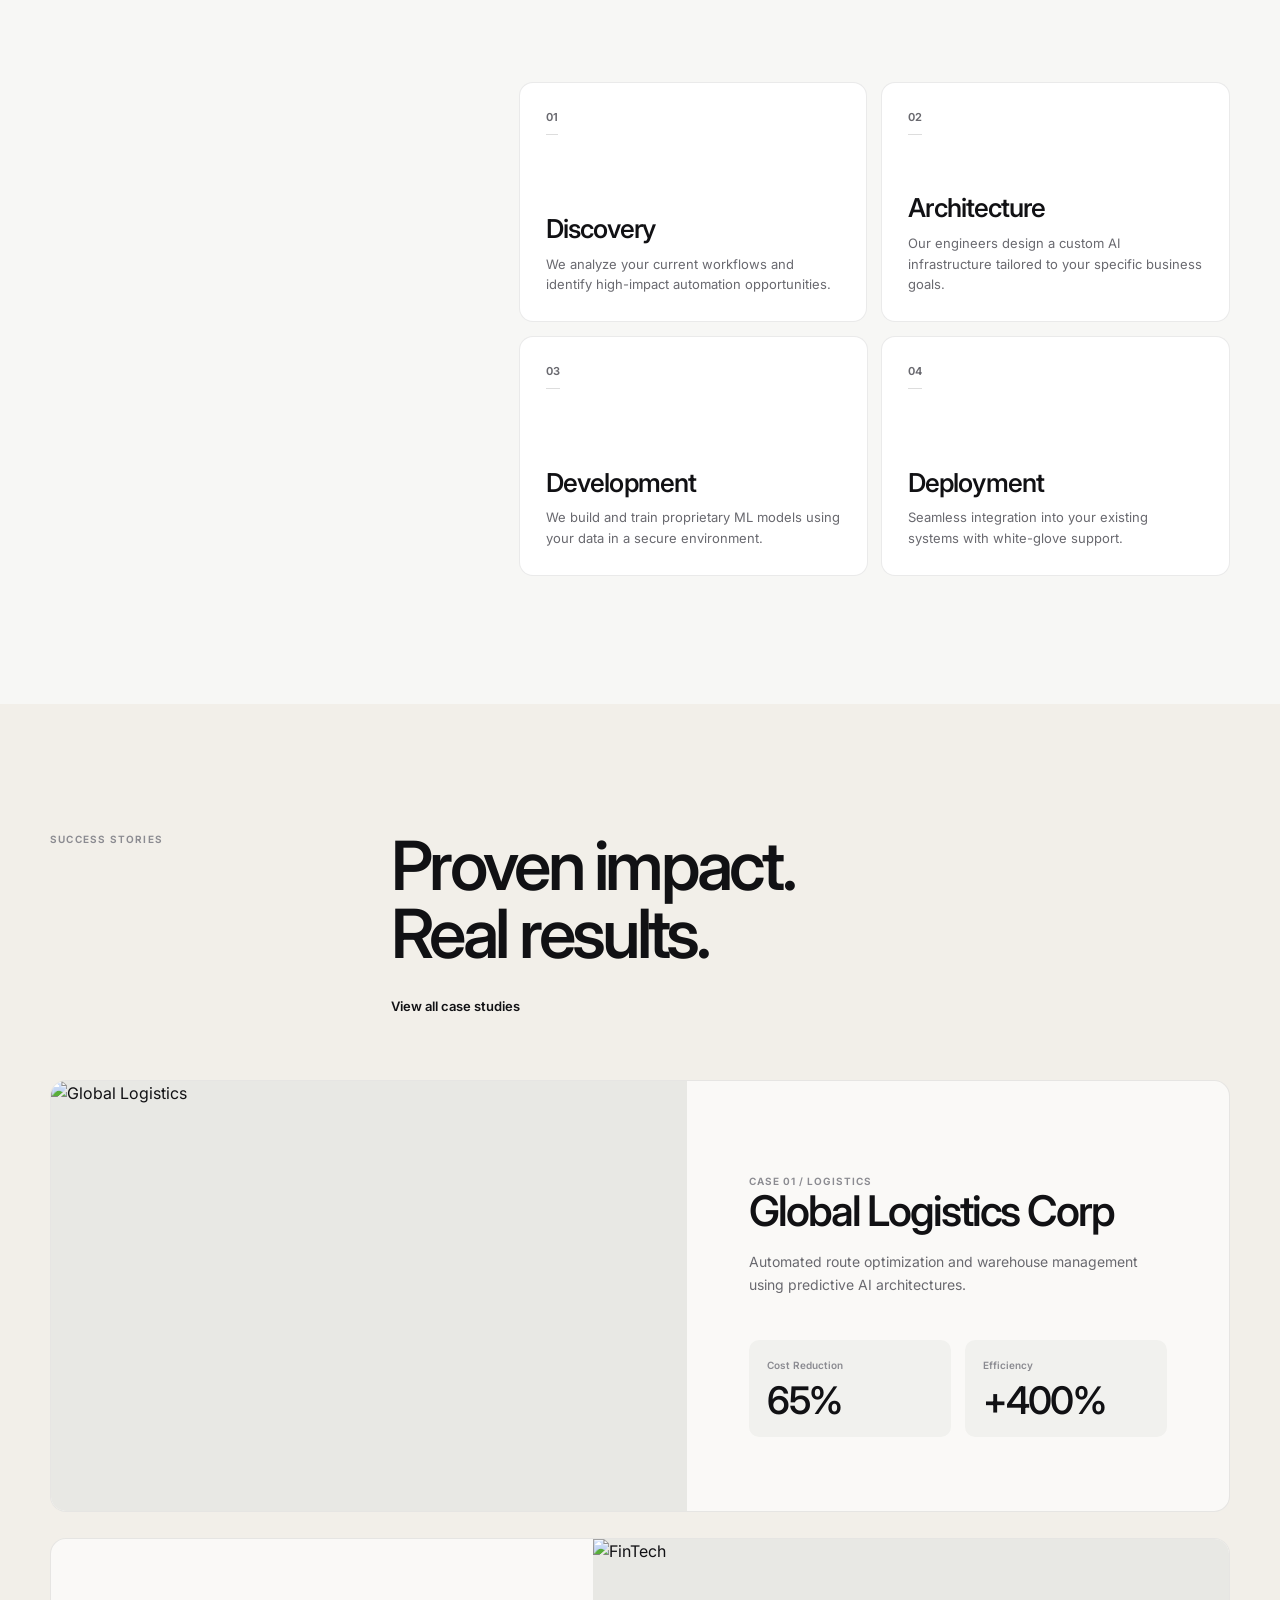
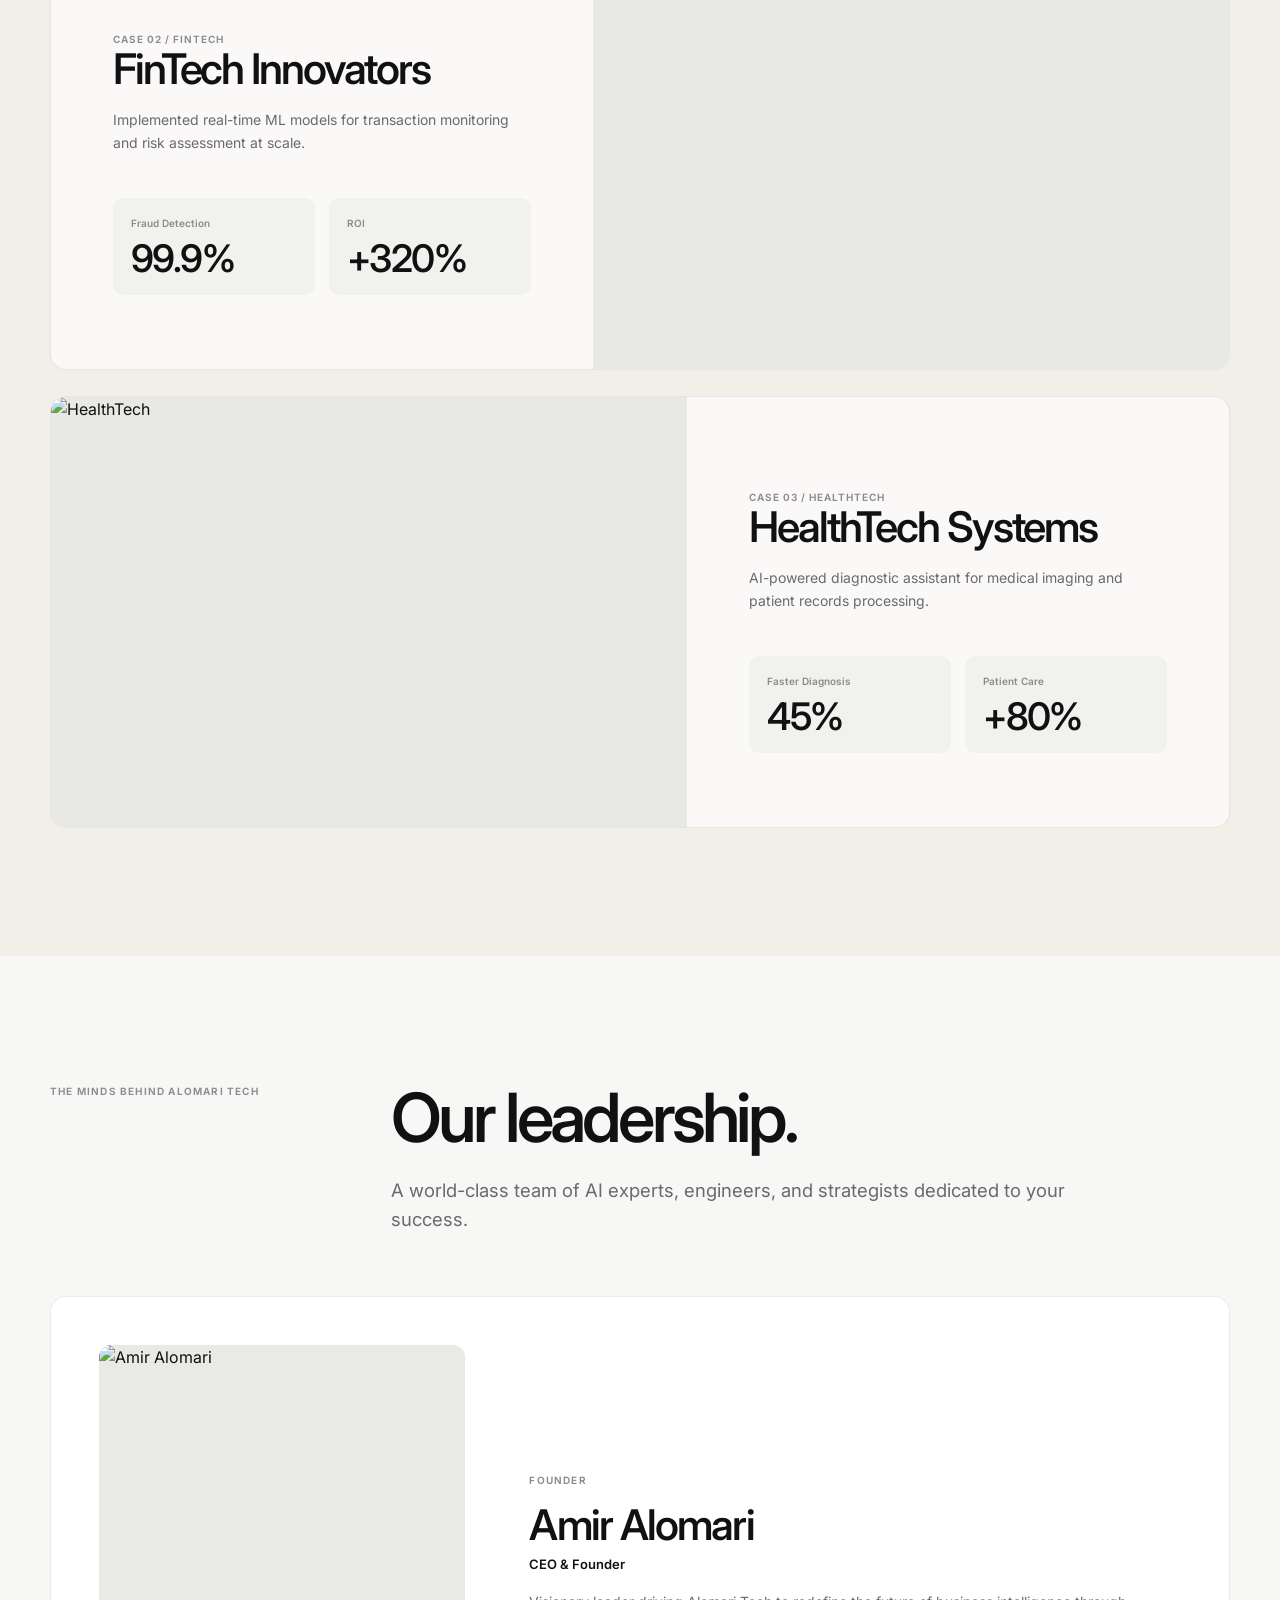
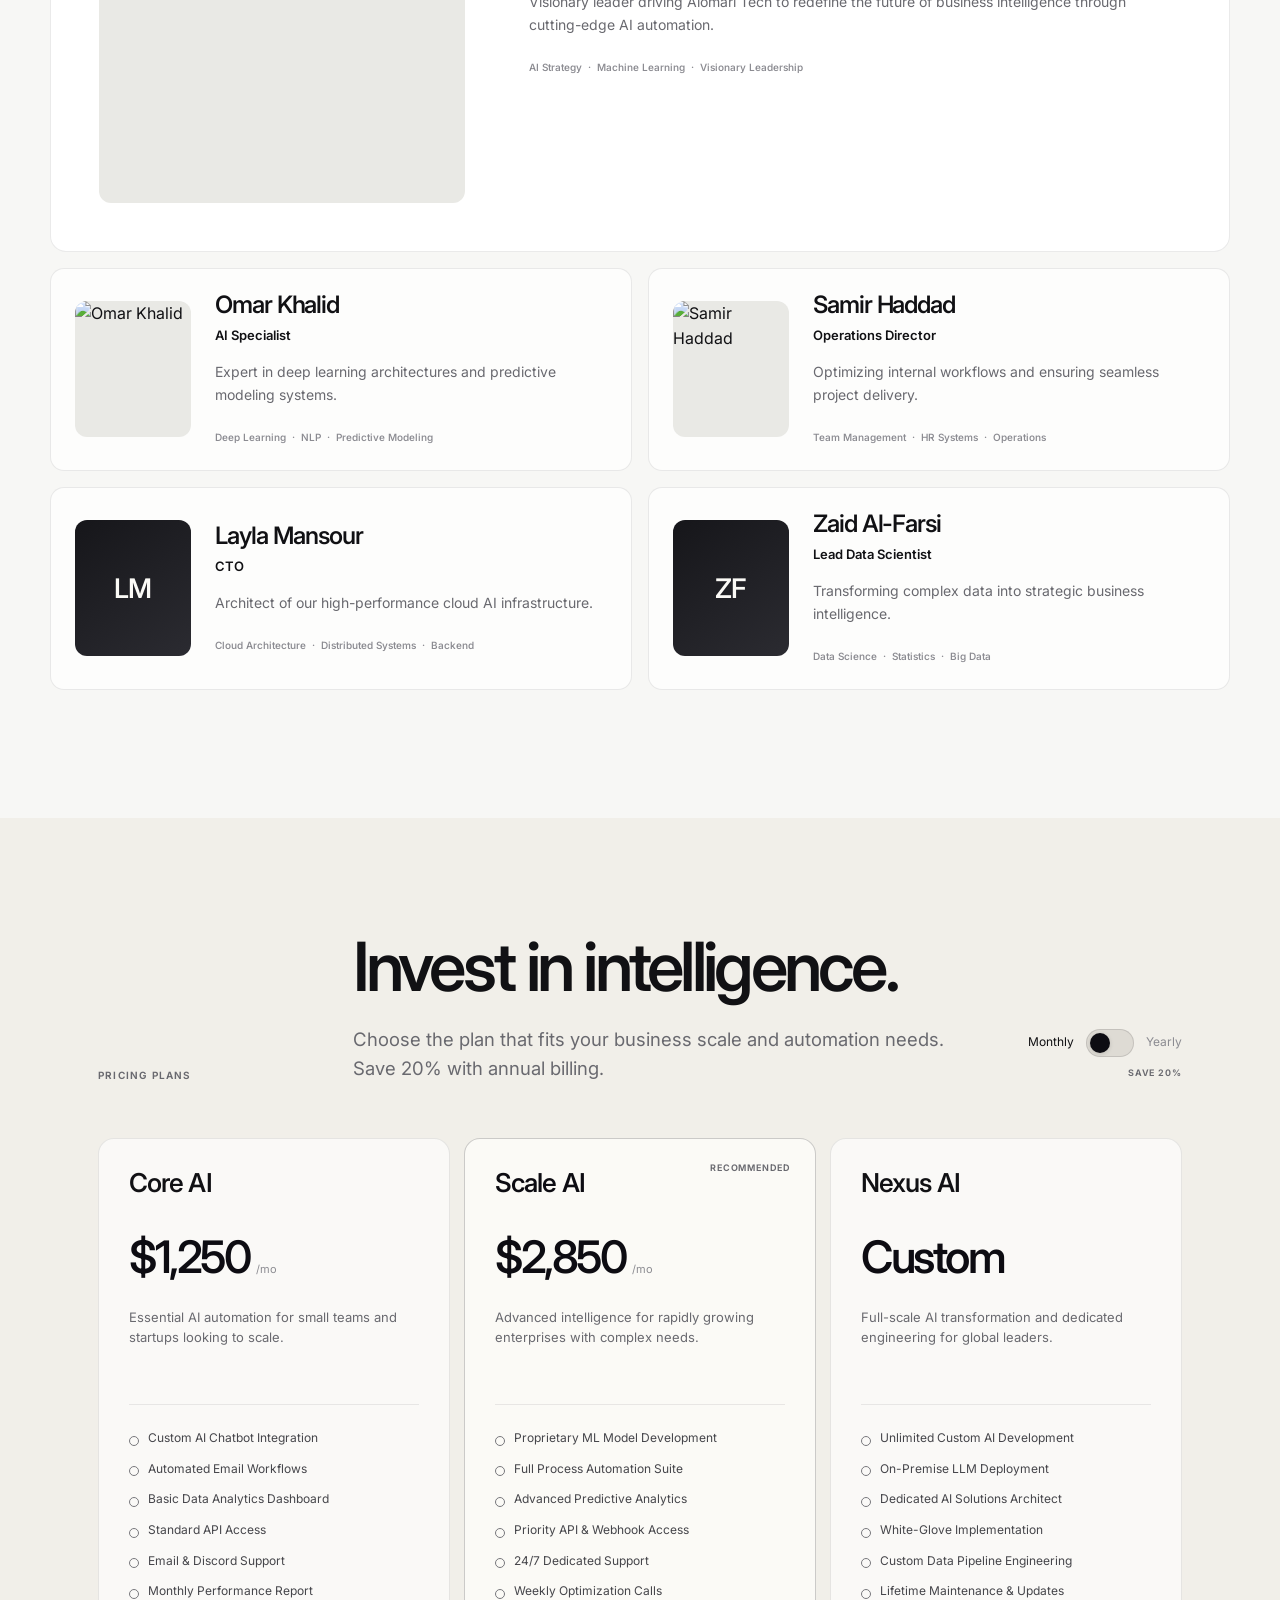
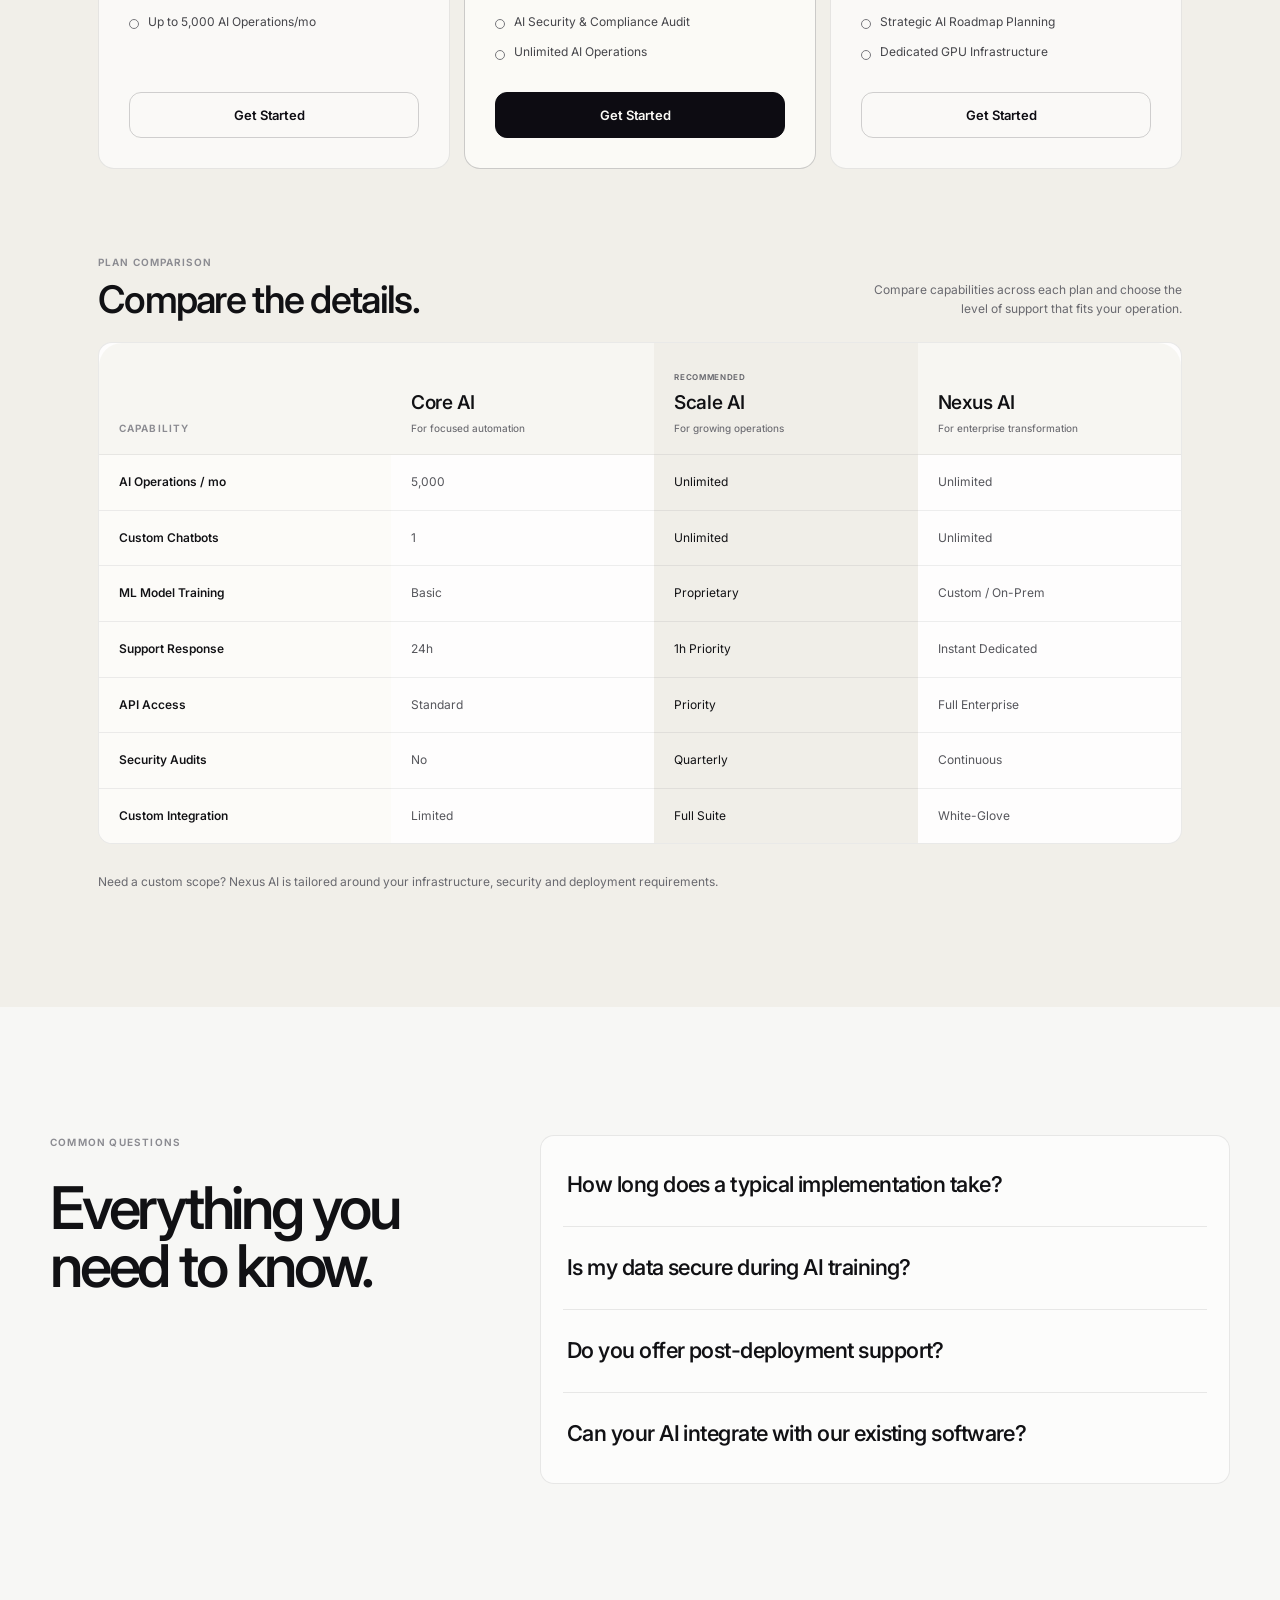
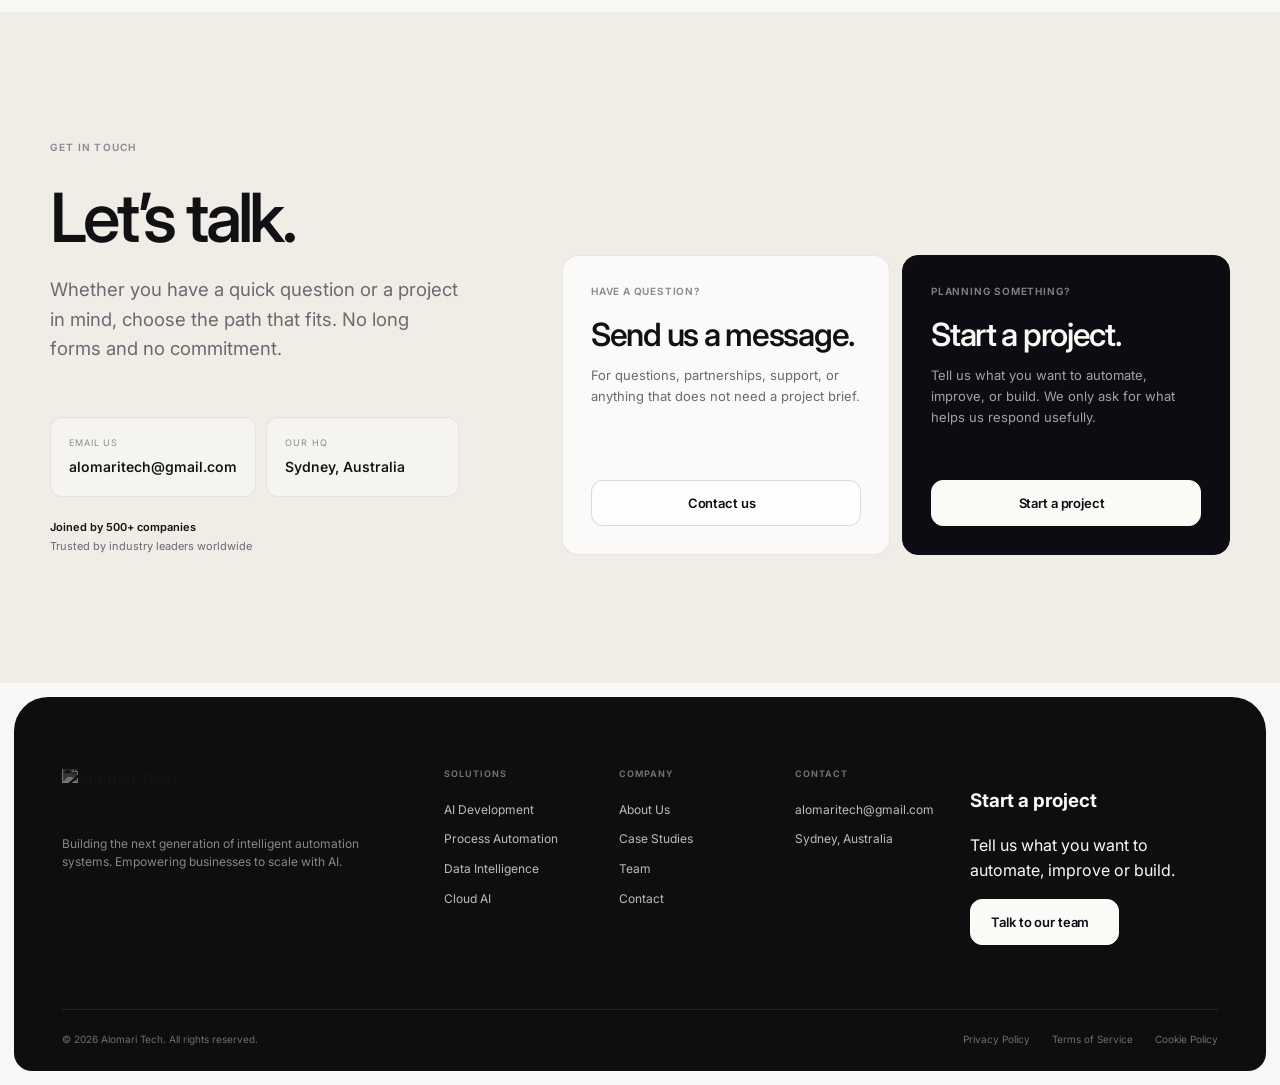
==== commit 73a1fac5: "Update index.html" ====
--- a/index.html
+++ b/index.html
@@ -7,8 +7,8 @@
   <title>Alomari Tech | AI Automation &amp; Software Engineering</title>
   <link rel="canonical" href="https://alomaritech.xyz/" />
 
-  <link rel="icon" href="https://i.ibb.co/Hf7N1ZyW/Alomari-Tech-Logo.jpg" />
-  <link rel="apple-touch-icon" href="https://i.ibb.co/Hf7N1ZyW/Alomari-Tech-Logo.jpg" />
+  <link rel="icon" href="https://github.com/amiralomarii/amiralomari/blob/main/Alomari%20Tech%20Logo.jpeg?raw=true" />
+  <link rel="apple-touch-icon" href="https://github.com/amiralomarii/amiralomari/blob/main/Alomari%20Tech%20Logo.jpeg?raw=true" />
 
   <meta name="description" content="Alomari Tech designs and builds AI automation, data, cloud and software systems for businesses that need reliable, scalable technology." />
   <meta name="keywords" content="Alomari Tech, AlomariTech, Amir Alomari, امير العمري, أمير العمري, AI automation, artificial intelligence systems, software engineering, business automation, robotics, programming, digital transformation, شركة تقنية, الذكاء الاصطناعي, برمجة, تطوير أنظمة, حلول برمجية" />
@@ -21,14 +21,14 @@
   <meta property="og:site_name" content="Alomari Tech | العمري تك" />
   <meta property="og:title" content="Alomari Tech | AI Automation &amp; Software Engineering" />
   <meta property="og:description" content="AI automation and software engineering for businesses that need reliable, scalable systems." />
-  <meta property="og:image" content="https://i.ibb.co/Hf7N1ZyW/Alomari-Tech-Logo.jpg" />
+  <meta property="og:image" content="https://github.com/amiralomarii/amiralomari/blob/main/Alomari%20Tech%20Logo.jpeg?raw=true" />
   <meta property="og:url" content="https://alomaritech.xyz/" />
   <meta property="og:locale" content="en_US" />
 
   <meta name="twitter:card" content="summary" />
   <meta name="twitter:title" content="Alomari Tech | AI Automation &amp; Software Engineering" />
   <meta name="twitter:description" content="AI automation and software engineering for businesses that need reliable, scalable systems." />
-  <meta name="twitter:image" content="https://i.ibb.co/Hf7N1ZyW/Alomari-Tech-Logo.jpg" />
+  <meta name="twitter:image" content="https://github.com/amiralomarii/amiralomari/blob/main/Alomari%20Tech%20Logo.jpeg?raw=true" />
   <meta name="twitter:image:alt" content="Alomari Tech logo" />
   <meta property="og:image:alt" content="Alomari Tech logo" />
 
@@ -46,7 +46,7 @@
         "name": "Alomari Tech",
         "alternateName": ["AlomariTech", "العمري تك"],
         "url": "https://alomaritech.xyz/",
-        "logo": "https://i.ibb.co/Hf7N1ZyW/Alomari-Tech-Logo.jpg",
+        "logo": "https://github.com/amiralomarii/amiralomari/blob/main/Alomari%20Tech%20Logo.jpeg?raw=true",
         "description": "AI automation and software engineering company specializing in intelligent systems, business automation, data intelligence and cloud AI solutions.",
         "email": "mailto:alomaritech@gmail.com",
         "founder": { "@id": "https://alomaritech.xyz/#person" }
@@ -91,7 +91,7 @@
   <header class="site-header" id="navbar">
     <div class="container nav-shell">
       <a class="brand" href="#hero" aria-label="Alomari Tech home">
-        <img src="https://i.ibb.co/Hf7N1ZyW/Alomari-Tech-Logo.jpg" alt="Alomari Tech" class="brand-logo" />
+        <img src="https://github.com/amiralomarii/amiralomari/blob/main/Alomari%20Tech%20Logo.jpeg?raw=true" alt="Alomari Tech" class="brand-logo" />
       </a>
 
       <nav class="desktop-nav" aria-label="Primary navigation">
@@ -113,7 +113,7 @@
   <aside class="mobile-menu" id="mobile-menu" aria-hidden="true" aria-label="Mobile navigation" inert>
     <div class="mobile-menu-head">
       <a class="brand" href="#hero" data-close-menu aria-label="Alomari Tech home">
-        <img src="https://i.ibb.co/Hf7N1ZyW/Alomari-Tech-Logo.jpg" alt="Alomari Tech" class="brand-logo" />
+        <img src="https://github.com/amiralomarii/amiralomari/blob/main/Alomari%20Tech%20Logo.jpeg?raw=true" alt="Alomari Tech" class="brand-logo" />
       </a>
       <button class="menu-close" id="mobile-close" type="button" aria-label="Close menu"><i data-lucide="x" aria-hidden="true"></i></button>
     </div>
@@ -148,7 +148,7 @@
 
         <div class="hero-brand-panel reveal" aria-hidden="true">
           <div class="hero-mark-wrap">
-            <img src="https://i.ibb.co/Hf7N1ZyW/Alomari-Tech-Logo.jpg" alt="" class="hero-mark" />
+            <img src="https://github.com/amiralomarii/amiralomari/blob/main/Alomari%20Tech%20Logo.jpeg?raw=true" alt="" class="hero-mark" />
           </div>
           <div class="hero-panel-meta">
             <span>AI / Automation / Software</span>
@@ -447,7 +447,7 @@
       <section class="request-dialog" role="dialog" aria-modal="true" aria-labelledby="request-title" aria-describedby="request-description">
         <header class="request-dialog-header">
           <a class="request-brand" href="#hero" aria-label="Alomari Tech home" data-close-request>
-            <img src="https://i.ibb.co/Hf7N1ZyW/Alomari-Tech-Logo.jpg" alt="Alomari Tech" />
+            <img src="https://github.com/amiralomarii/amiralomari/blob/main/Alomari%20Tech%20Logo.jpeg?raw=true" alt="Alomari Tech" />
           </a>
           <button class="request-close" type="button" data-close-request aria-label="Close"><i data-lucide="x" aria-hidden="true"></i></button>
         </header>
@@ -597,7 +597,7 @@
     <div class="container">
       <div class="footer-top">
         <div class="footer-brand">
-          <a class="brand footer-logo" href="#hero" aria-label="Alomari Tech home"><img src="https://i.ibb.co/Hf7N1ZyW/Alomari-Tech-Logo.jpg" alt="Alomari Tech" class="brand-logo" /></a>
+          <a class="brand footer-logo" href="#hero" aria-label="Alomari Tech home"><img src="https://github.com/amiralomarii/amiralomari/blob/main/Alomari%20Tech%20Logo.jpeg?raw=true" alt="Alomari Tech" class="brand-logo" /></a>
           <p>Building the next generation of intelligent automation systems. Empowering businesses to scale with AI.</p>
         </div>
         <div class="footer-nav-group"><h3>Solutions</h3><a href="#services">AI Development</a><a href="#services">Process Automation</a><a href="#services">Data Intelligence</a><a href="#services">Cloud AI</a></div>
--- a/style.css
+++ b/style.css
@@ -1114,3 +1114,336 @@
 }
 .contact-form-shell { scroll-margin-top: 94px; }
 @media (max-width: 640px) { .contact-form-shell { scroll-margin-top: 78px; } }
+
+/* ==========================================================
+   Contact + project experience v2
+   Compact modal flow: no page jumping between form steps.
+   ========================================================== */
+body.request-open { overflow: hidden; }
+
+.contact-cta-layout { align-items: stretch; }
+.contact-choice-panel { display: grid; grid-template-columns: repeat(2,minmax(0,1fr)); gap: 12px; align-self: end; }
+.contact-choice {
+  min-height: 300px;
+  display: flex;
+  flex-direction: column;
+  justify-content: space-between;
+  gap: 34px;
+  padding: 28px;
+  border: 1px solid var(--line);
+  border-radius: 16px;
+  background: rgba(255,255,255,.72);
+}
+.contact-choice-dark { background: var(--ink); color: var(--paper); border-color: var(--ink); }
+.contact-choice-kicker { margin: 0 0 18px; color: var(--muted-2); font-size: 10px; font-weight: 650; letter-spacing: .08em; text-transform: uppercase; }
+.contact-choice-dark .contact-choice-kicker { color: rgba(255,255,255,.48); }
+.contact-choice h3 { margin: 0; font: 560 clamp(26px,2.5vw,36px)/1.05 var(--font-display); letter-spacing: -.04em; }
+.contact-choice p:not(.contact-choice-kicker) { margin: 14px 0 0; color: var(--muted); font-size: 13px; line-height: 1.62; }
+.contact-choice-dark p:not(.contact-choice-kicker) { color: rgba(255,255,255,.62); }
+
+.request-modal[hidden] { display: none; }
+.request-modal {
+  position: fixed;
+  inset: 0;
+  z-index: 1600;
+  display: grid;
+  place-items: center;
+  padding: 18px;
+}
+.request-modal-backdrop {
+  position: absolute;
+  inset: 0;
+  background: rgba(13,12,18,.52);
+  backdrop-filter: blur(10px);
+  -webkit-backdrop-filter: blur(10px);
+  opacity: 0;
+  transition: opacity 180ms ease;
+}
+.request-dialog {
+  position: relative;
+  z-index: 1;
+  width: min(760px, calc(100vw - 36px));
+  max-height: min(820px, calc(100svh - 36px));
+  display: grid;
+  grid-template-rows: auto minmax(0,1fr);
+  overflow: hidden;
+  border: 1px solid rgba(255,255,255,.72);
+  border-radius: 18px;
+  background: #fbfaf7;
+  box-shadow: 0 32px 100px rgba(13,12,18,.24);
+  opacity: 0;
+  transform: translateY(12px) scale(.985);
+  transition: opacity 180ms ease, transform 240ms var(--spring);
+}
+.request-modal.is-open .request-modal-backdrop { opacity: 1; }
+.request-modal.is-open .request-dialog { opacity: 1; transform: none; }
+
+.request-dialog-header {
+  min-height: 70px;
+  display: flex;
+  align-items: center;
+  justify-content: space-between;
+  gap: 20px;
+  padding: 12px 18px 12px 22px;
+  border-bottom: 1px solid var(--line);
+  background: rgba(251,250,247,.96);
+}
+.request-brand { width: 136px; height: 42px; display: inline-flex; align-items: center; overflow: hidden; }
+.request-brand img { width: 150px; height: 45px; object-fit: contain; object-position: left center; mix-blend-mode: multiply; }
+.request-close {
+  width: 42px;
+  height: 42px;
+  display: grid;
+  place-items: center;
+  border: 1px solid var(--line);
+  border-radius: 50%;
+  background: rgba(255,255,255,.72);
+  cursor: pointer;
+  transition: background var(--fast), border-color var(--fast), transform var(--fast);
+}
+.request-close:hover { background: #fff; border-color: var(--line-strong); transform: rotate(2deg); }
+.request-close svg { width: 18px; height: 18px; }
+
+.request-dialog-scroll { min-height: 0; overflow-y: auto; overscroll-behavior: contain; scrollbar-width: thin; }
+.request-form,
+.request-success { padding: clamp(24px,4vw,38px); }
+.request-form { display: grid; gap: 22px; }
+.request-form[data-mode="contact"] .project-only { display: none !important; }
+.request-form[data-mode="project"] .contact-only { display: none !important; }
+
+.request-intro { display: grid; gap: 7px; }
+.request-eyebrow { margin: 0; color: var(--muted-2); font-size: 9px; font-weight: 680; letter-spacing: .1em; text-transform: uppercase; }
+.request-intro h2,
+.request-success h2 { margin: 0; font: 560 clamp(30px,4vw,42px)/1.04 var(--font-display); letter-spacing: -.045em; }
+.request-intro > p:last-child,
+.request-success > p:not(.request-eyebrow) { max-width: 610px; margin: 2px 0 0; color: var(--muted); font-size: 13px; line-height: 1.6; }
+
+.request-progress { display: grid; grid-template-columns: 1fr auto; gap: 7px 18px; align-items: center; color: var(--muted); font-size: 10px; }
+.request-progress > div { grid-column: 1 / -1; height: 2px; overflow: hidden; background: rgba(17,17,20,.09); }
+.request-progress i { display: block; width: 50%; height: 100%; background: var(--ink); transition: width 260ms var(--ease); }
+
+.project-plan-bar {
+  display: flex;
+  align-items: center;
+  justify-content: space-between;
+  gap: 18px;
+  padding: 14px 16px;
+  border: 1px solid var(--line);
+  border-radius: 12px;
+  background: #f3f1ec;
+}
+.project-plan-bar > div { min-width: 0; display: grid; gap: 1px; }
+.project-plan-bar span { color: var(--muted-2); font-size: 8px; font-weight: 680; letter-spacing: .09em; text-transform: uppercase; }
+.project-plan-bar strong { font-size: 14px; font-weight: 650; }
+.project-plan-bar small { color: var(--muted); font-size: 10px; }
+.project-plan-bar button {
+  flex: 0 0 auto;
+  padding: 7px 9px;
+  border: 0;
+  border-bottom: 1px solid var(--ink);
+  background: transparent;
+  cursor: pointer;
+  font-size: 10px;
+  font-weight: 650;
+}
+
+.modal-plan-selector { display: grid; grid-template-columns: repeat(2,minmax(0,1fr)); gap: 8px; margin-top: -12px; }
+.modal-plan-selector[hidden] { display: none; }
+.modal-plan-selector button {
+  min-height: 60px;
+  padding: 11px 13px;
+  border: 1px solid var(--line);
+  border-radius: 10px;
+  background: rgba(255,255,255,.72);
+  text-align: left;
+  cursor: pointer;
+  transition: border-color var(--fast), background var(--fast);
+}
+.modal-plan-selector button:hover,
+.modal-plan-selector button.is-selected { border-color: var(--ink); background: #fff; }
+.modal-plan-selector strong { display: block; font-size: 11px; }
+.modal-plan-selector span { display: block; margin-top: 2px; color: var(--muted); font-size: 9px; line-height: 1.4; }
+
+.request-step { display: grid; gap: 20px; animation: requestStepIn 220ms var(--ease); }
+.request-step[hidden] { display: none; }
+@keyframes requestStepIn { from { opacity: 0; transform: translateY(4px); } to { opacity: 1; transform: none; } }
+.request-fields { display: grid; gap: 14px; }
+.request-fields-two { grid-template-columns: repeat(2,minmax(0,1fr)); }
+.request-field { min-width: 0; display: grid; gap: 7px; }
+.request-field label,
+.request-fieldset legend { color: #27262c; font-size: 11px; font-weight: 620; }
+.request-field label span,
+.request-optional summary span { color: var(--muted-2); font-weight: 500; }
+.request-field input,
+.request-field textarea {
+  width: 100%;
+  border: 1px solid var(--line-strong);
+  border-radius: 10px;
+  background: rgba(255,255,255,.82);
+  color: var(--text);
+  outline: none;
+  transition: border-color var(--fast), box-shadow var(--fast), background var(--fast);
+}
+.request-field input { min-height: 48px; padding: 0 13px; }
+.request-field textarea { min-height: 112px; resize: vertical; padding: 12px 13px; line-height: 1.55; }
+.request-field input:focus,
+.request-field textarea:focus { border-color: rgba(17,17,20,.34); background: #fff; box-shadow: 0 0 0 3px rgba(17,17,20,.04); }
+.request-field small { color: var(--muted-2); font-size: 9px; }
+
+.request-section-head { display: grid; gap: 5px; }
+.request-section-head h3 { margin: 0; font: 560 22px/1.12 var(--font-display); letter-spacing: -.035em; }
+.request-section-head p { margin: 0; color: var(--muted); font-size: 11px; line-height: 1.5; }
+.request-fieldset { margin: 0; padding: 0; border: 0; }
+.request-fieldset legend { margin-bottom: 8px; }
+.focus-grid { display: grid; grid-template-columns: repeat(3,minmax(0,1fr)); gap: 7px; }
+.timing-grid { display: grid; grid-template-columns: repeat(4,minmax(0,1fr)); gap: 7px; }
+.focus-grid label,
+.timing-grid label { position: relative; cursor: pointer; }
+.focus-grid input,
+.timing-grid input { position: absolute; opacity: 0; pointer-events: none; }
+.focus-grid span,
+.timing-grid span {
+  min-height: 48px;
+  display: flex;
+  align-items: center;
+  justify-content: center;
+  padding: 9px 10px;
+  border: 1px solid var(--line);
+  border-radius: 10px;
+  background: rgba(255,255,255,.64);
+  color: #333238;
+  font-size: 10px;
+  font-weight: 590;
+  line-height: 1.3;
+  text-align: center;
+  transition: border-color var(--fast), background var(--fast), transform var(--fast);
+}
+.focus-grid label:hover span,
+.timing-grid label:hover span { border-color: var(--line-strong); background: #fff; }
+.focus-grid input:checked + span,
+.timing-grid input:checked + span { border-color: var(--ink); background: var(--ink); color: var(--paper); }
+.focus-grid input:focus-visible + span,
+.timing-grid input:focus-visible + span { outline: 2px solid rgba(17,17,20,.24); outline-offset: 2px; }
+
+.request-optional { border-top: 1px solid var(--line); padding-top: 13px; }
+.request-optional summary { cursor: pointer; color: #333238; font-size: 10px; font-weight: 620; list-style: none; }
+.request-optional summary::-webkit-details-marker { display: none; }
+.request-optional summary::after { content: "+"; float: right; color: var(--muted); font-size: 15px; font-weight: 400; }
+.request-optional[open] summary::after { content: "−"; }
+.request-optional .request-field { margin-top: 11px; }
+
+.request-error {
+  padding: 10px 12px;
+  border: 1px solid rgba(158,53,53,.15);
+  border-radius: 9px;
+  background: rgba(158,53,53,.045);
+  color: #6f3030;
+  font-size: 10px;
+}
+.request-error[hidden] { display: none; }
+.request-actions {
+  position: sticky;
+  bottom: -1px;
+  z-index: 5;
+  padding-top: 12px;
+  background: linear-gradient(180deg, rgba(251,250,247,0), #fbfaf7 28%, #fbfaf7 100%);
+}
+.request-actions-split { display: grid; grid-template-columns: 112px minmax(0,1fr); gap: 8px; }
+.request-actions .btn { min-height: 48px; }
+
+.request-success {
+  min-height: min(600px, calc(100svh - 108px));
+  display: grid;
+  align-content: center;
+  justify-items: start;
+  gap: 12px;
+}
+.request-success[hidden] { display: none; }
+.request-success-mark {
+  width: 46px;
+  height: 46px;
+  display: grid;
+  place-items: center;
+  margin-bottom: 8px;
+  border-radius: 50%;
+  background: var(--ink);
+  color: var(--paper);
+}
+.request-success-mark svg { width: 20px; height: 20px; }
+.request-success-summary { width: 100%; margin: 9px 0 8px; border-top: 1px solid var(--line); border-bottom: 1px solid var(--line); }
+.request-success-summary > div { display: grid; grid-template-columns: 105px minmax(0,1fr); gap: 20px; padding: 13px 0; }
+.request-success-summary span { color: var(--muted); font-size: 10px; }
+.request-success-summary strong { font-size: 11px; font-weight: 620; text-align: right; overflow-wrap: anywhere; }
+
+@media (max-width: 900px) {
+  .contact-choice-panel { grid-template-columns: 1fr; }
+  .contact-choice { min-height: 230px; }
+  .focus-grid { grid-template-columns: repeat(2,minmax(0,1fr)); }
+  .timing-grid { grid-template-columns: repeat(2,minmax(0,1fr)); }
+}
+
+@media (max-width: 640px) {
+  .contact-choice-panel { gap: 10px; }
+  .contact-choice { min-height: 0; padding: 22px 20px; border-radius: 14px; }
+
+  .request-modal { padding: 0; place-items: stretch; }
+  .request-dialog {
+    width: 100%;
+    height: 100svh;
+    max-height: none;
+    border: 0;
+    border-radius: 0;
+    box-shadow: none;
+    transform: translateY(16px);
+  }
+  .request-dialog-header { min-height: 64px; padding: 9px 14px 9px 18px; }
+  .request-brand { width: 128px; }
+  .request-brand img { width: 142px; }
+  .request-close { width: 40px; height: 40px; }
+  .request-form,
+  .request-success { padding: 22px 18px 26px; }
+  .request-form { gap: 18px; }
+  .request-intro h2,
+  .request-success h2 { font-size: clamp(29px,9vw,38px); }
+  .request-fields-two { grid-template-columns: 1fr; gap: 12px; }
+  .request-field input { min-height: 50px; font-size: 16px; }
+  .request-field textarea { min-height: 108px; font-size: 16px; }
+  .project-plan-bar { padding: 12px 13px; }
+  .modal-plan-selector { grid-template-columns: 1fr 1fr; }
+  .focus-grid { grid-template-columns: 1fr 1fr; gap: 6px; }
+  .timing-grid { grid-template-columns: 1fr 1fr; gap: 6px; }
+  .focus-grid span,
+  .timing-grid span { min-height: 48px; padding: 8px; }
+  .request-actions {
+    margin-inline: -18px;
+    padding: 14px 18px max(18px, env(safe-area-inset-bottom));
+    border-top: 1px solid rgba(17,17,20,.06);
+    background: rgba(251,250,247,.96);
+    backdrop-filter: blur(12px);
+    -webkit-backdrop-filter: blur(12px);
+  }
+  .request-actions-split { grid-template-columns: 94px minmax(0,1fr); }
+  .request-success { min-height: calc(100svh - 64px); }
+}
+
+@media (prefers-reduced-motion: reduce) {
+  .request-modal-backdrop,
+  .request-dialog,
+  .request-step { transition: none; animation: none; }
+}
+
+/* Amir Alomari portrait: on small screens preserve the complete top of the photo. */
+@media (max-width: 640px) {
+  .founder-photo { aspect-ratio: 3 / 4; max-height: none; }
+  .founder-photo img { object-fit: cover; object-position: 50% 0%; }
+}
+
+/* Explicit hidden-state safeguards for custom modal layout. */
+.request-form[hidden],
+.request-progress[hidden],
+.project-plan-bar[hidden],
+#project-step-one-actions[hidden],
+.modal-plan-selector[hidden],
+.request-step[hidden] {
+  display: none !important;
+}
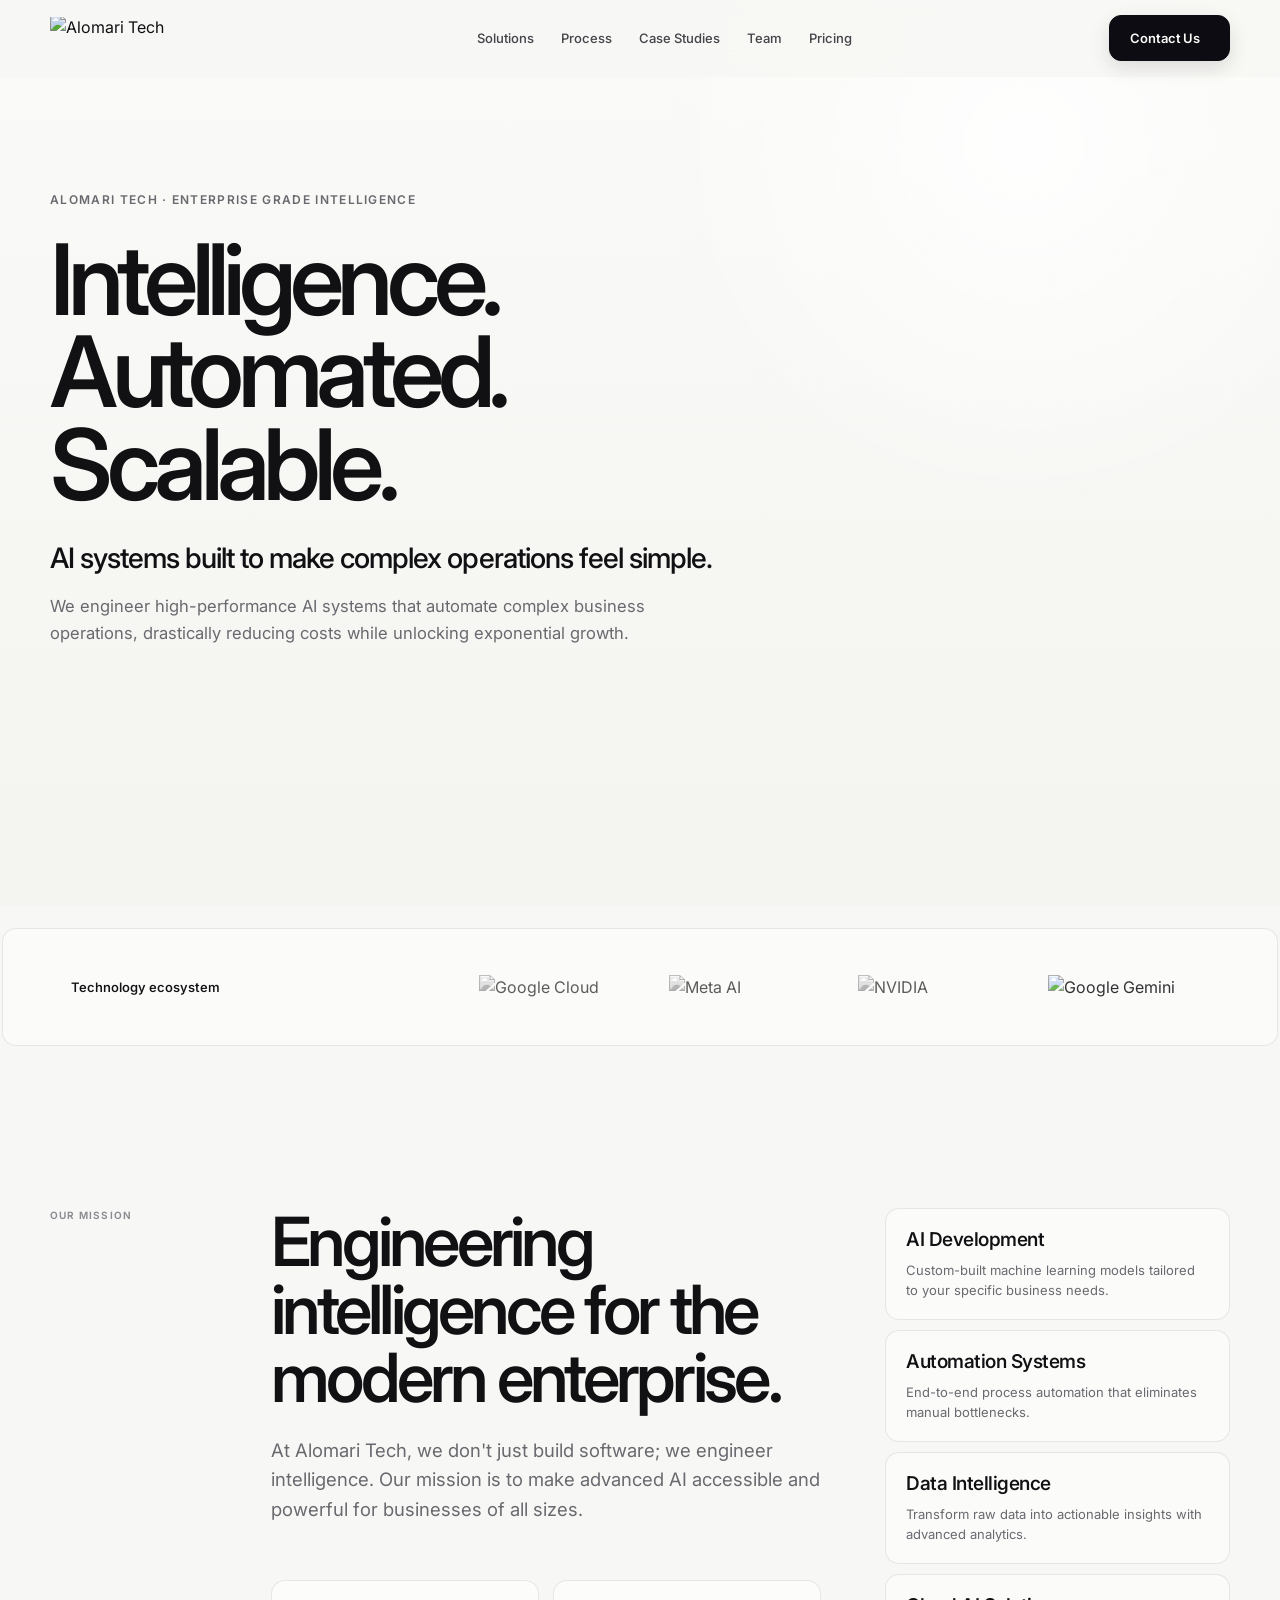
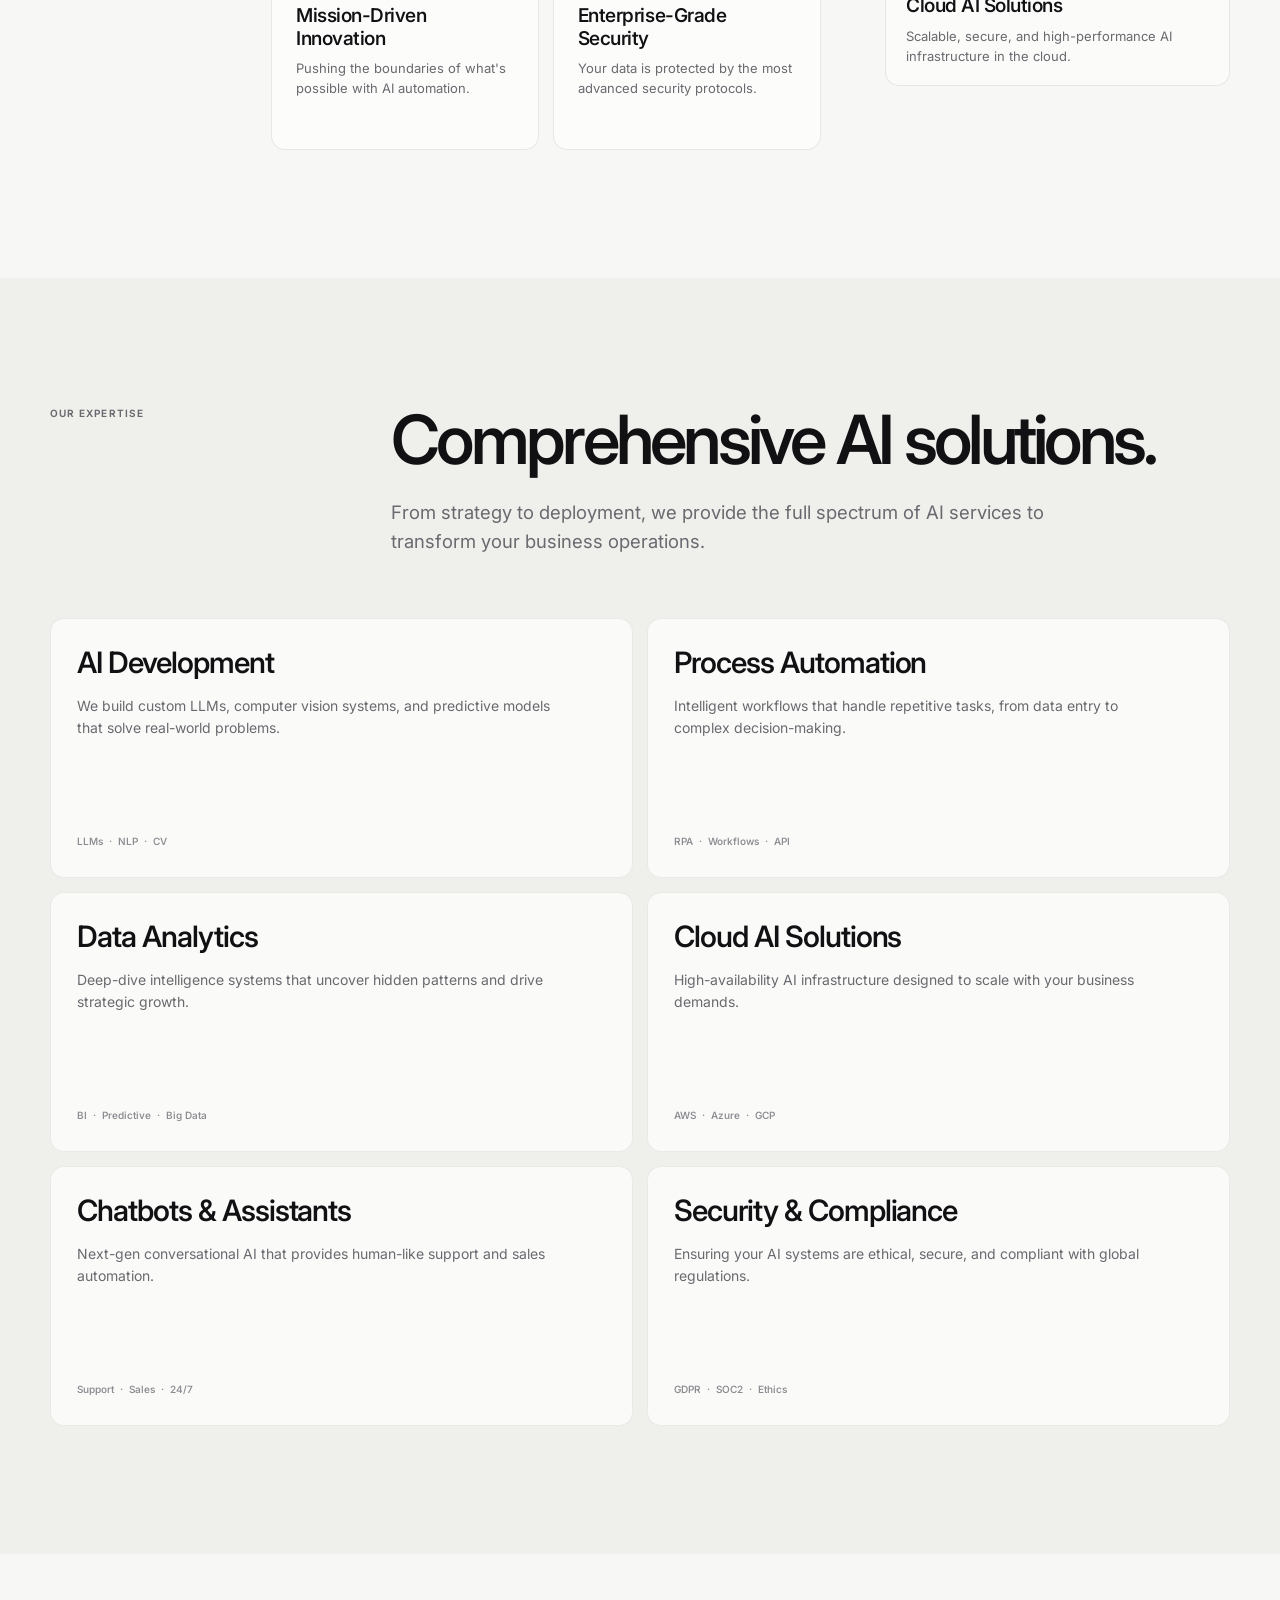
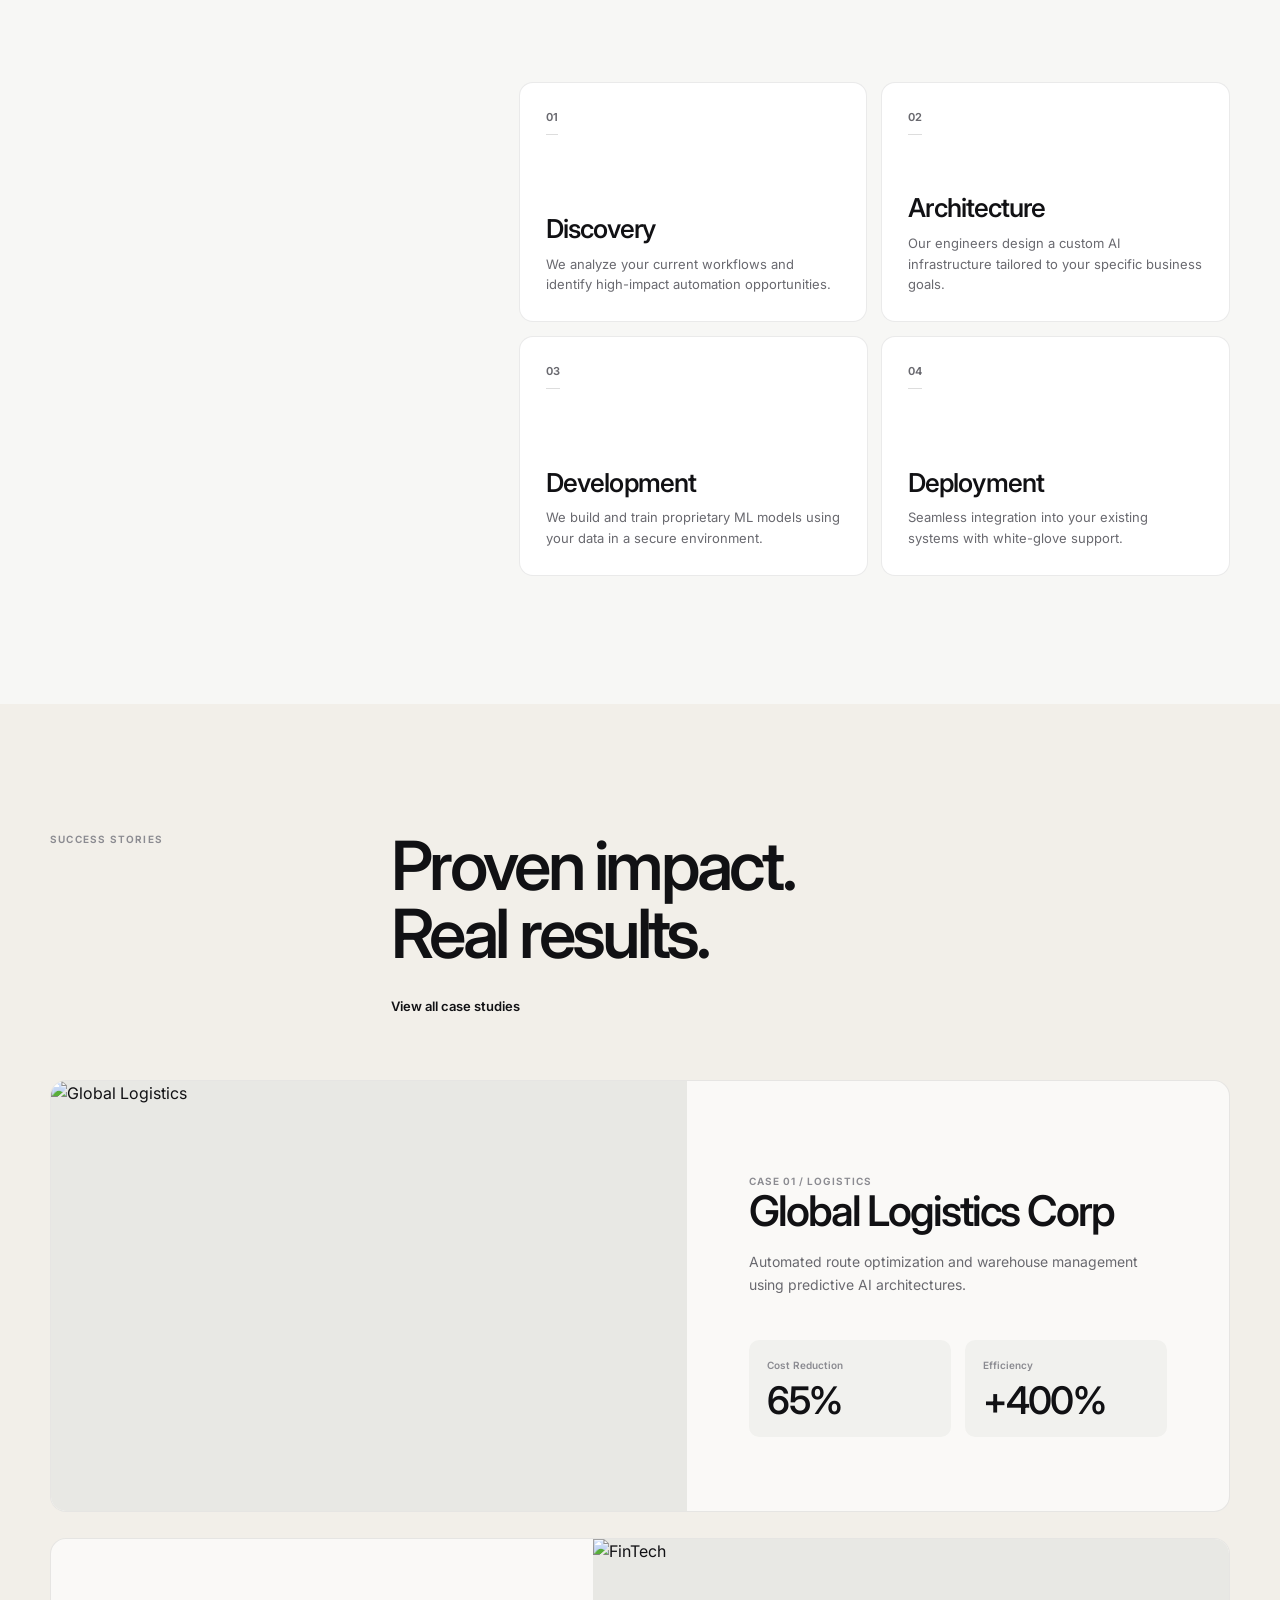
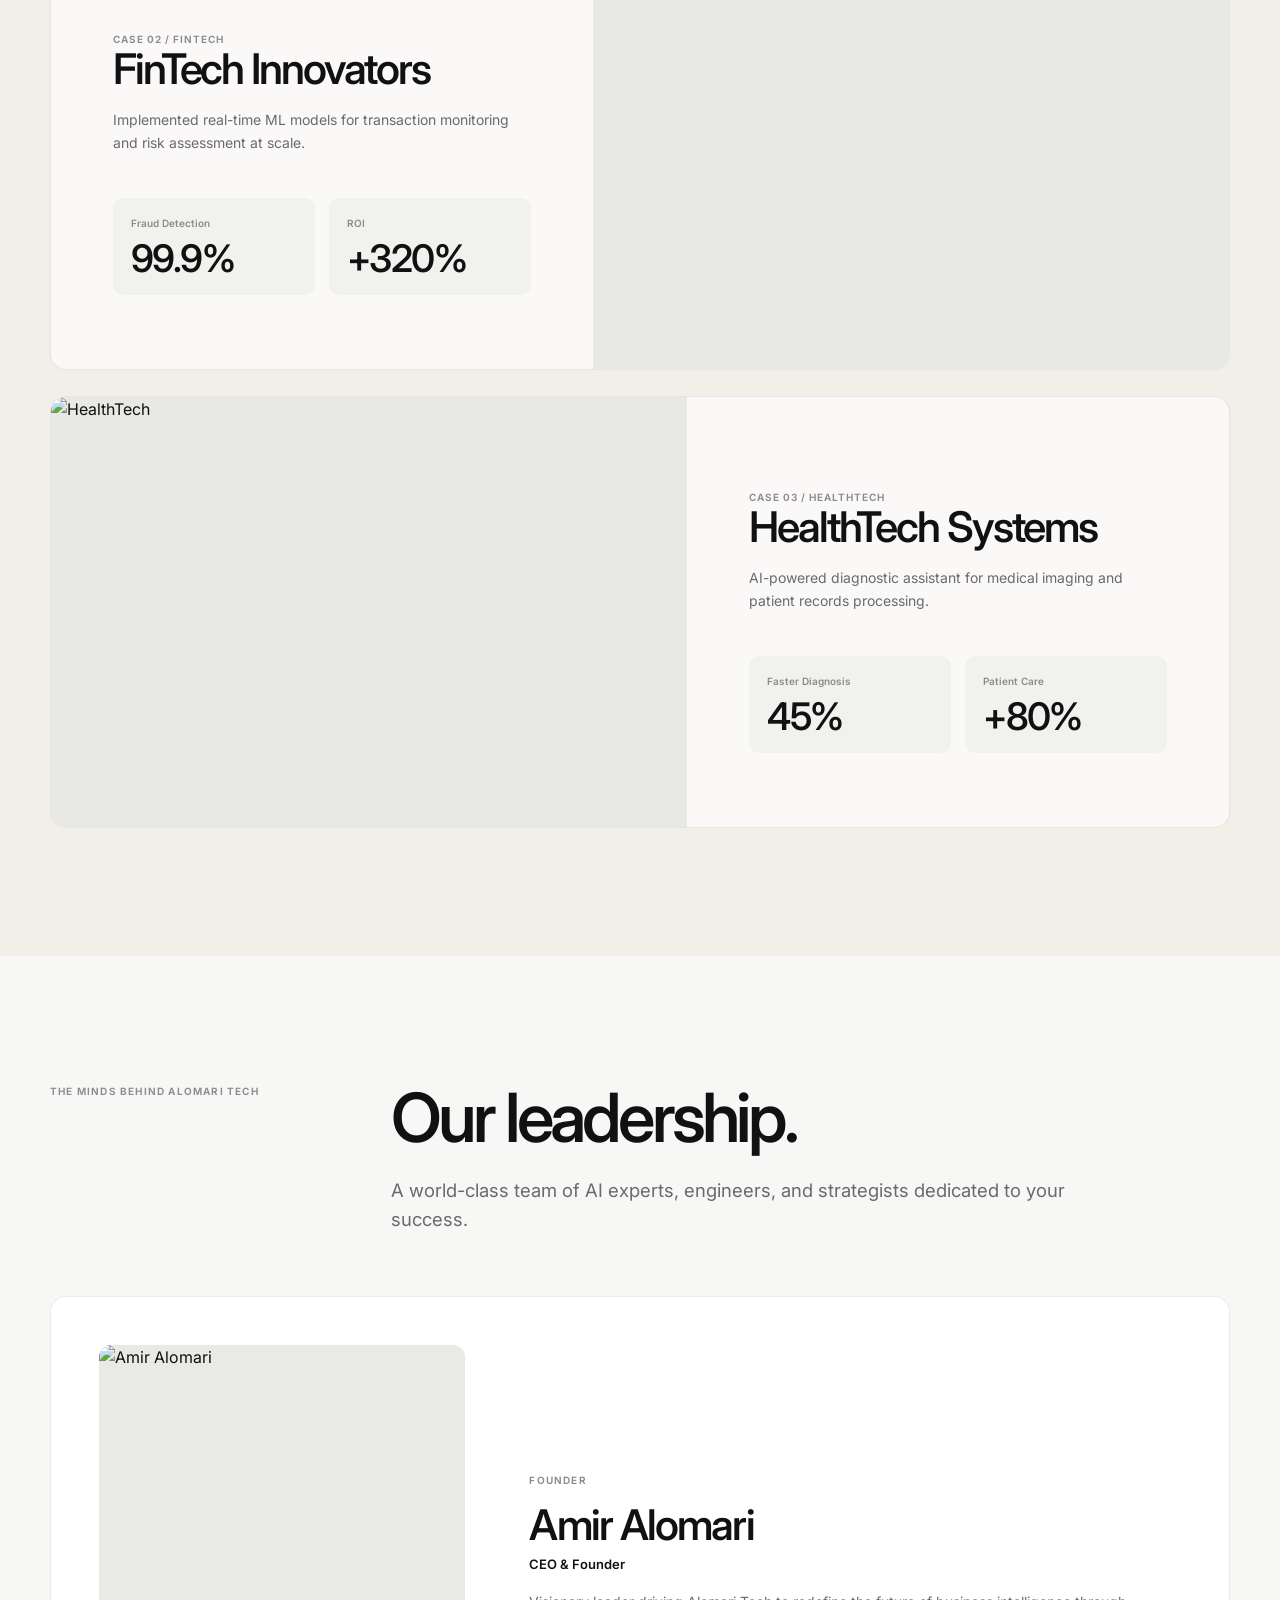
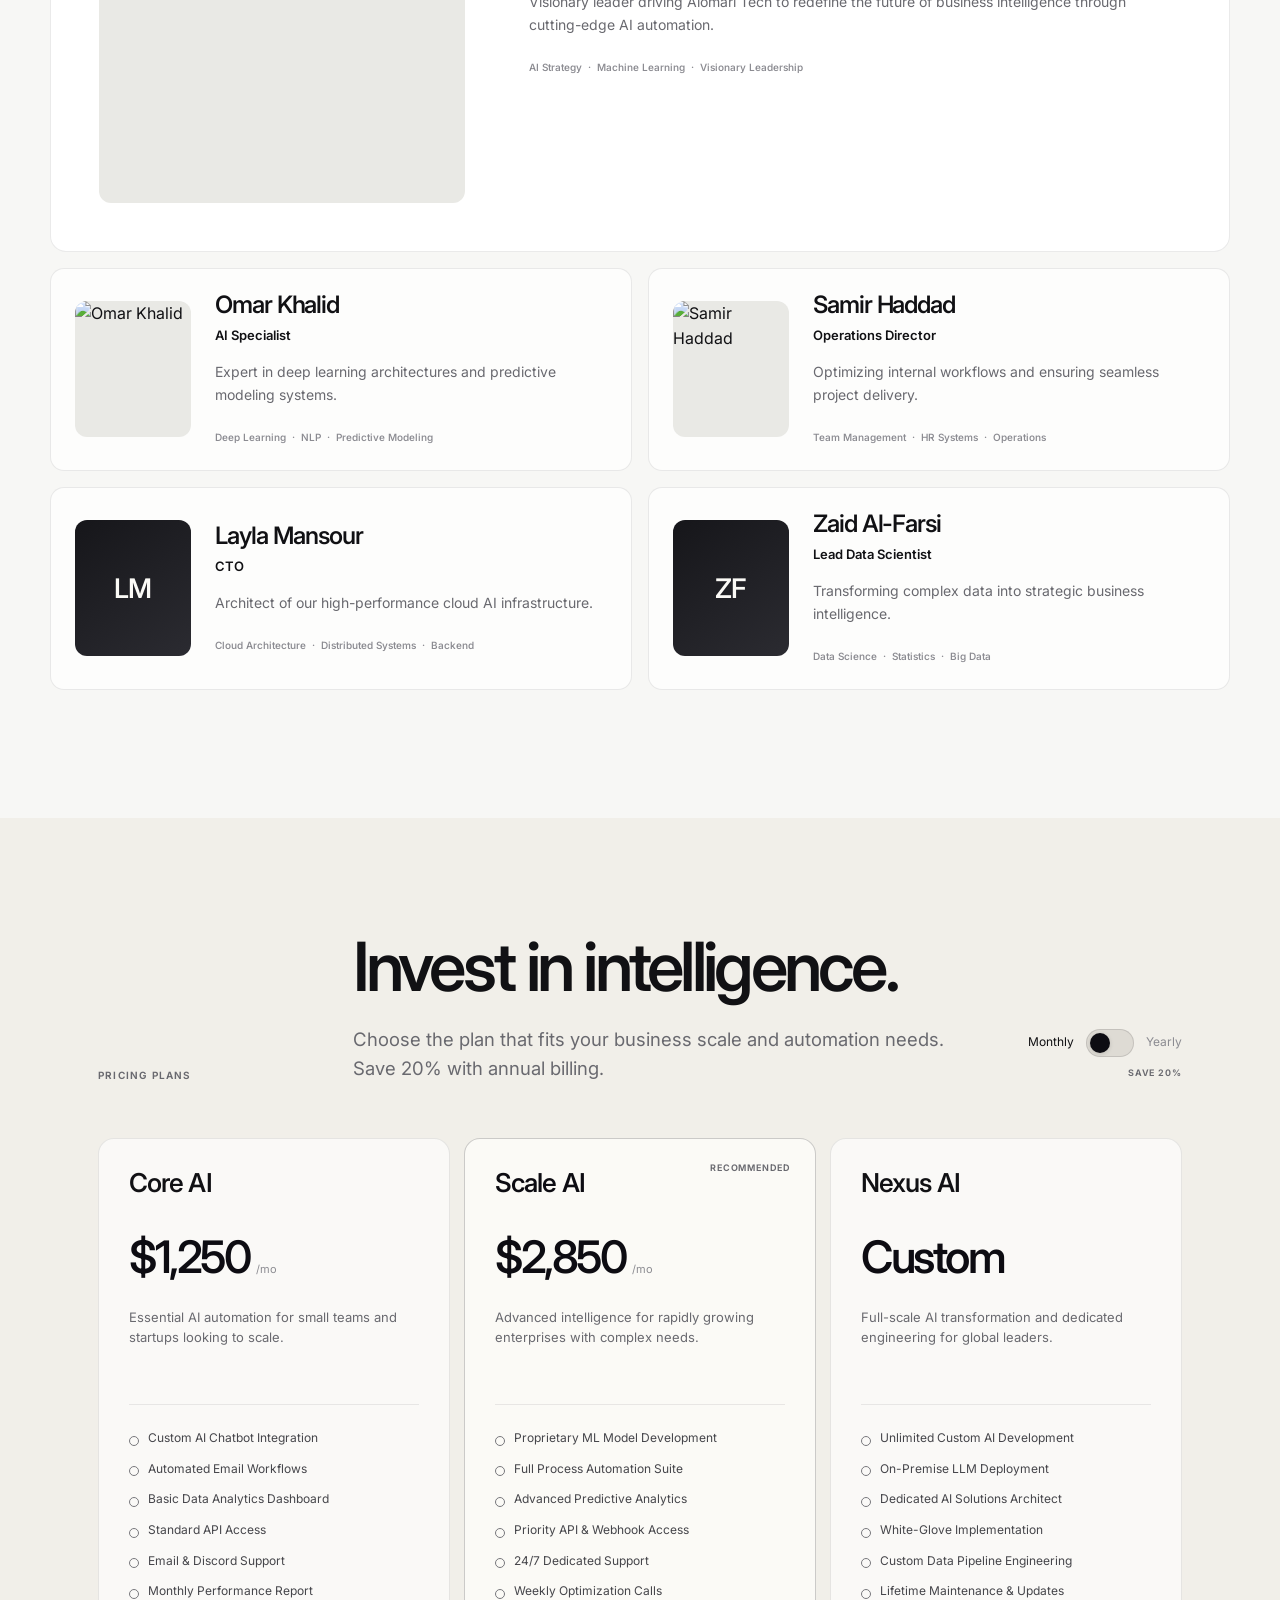
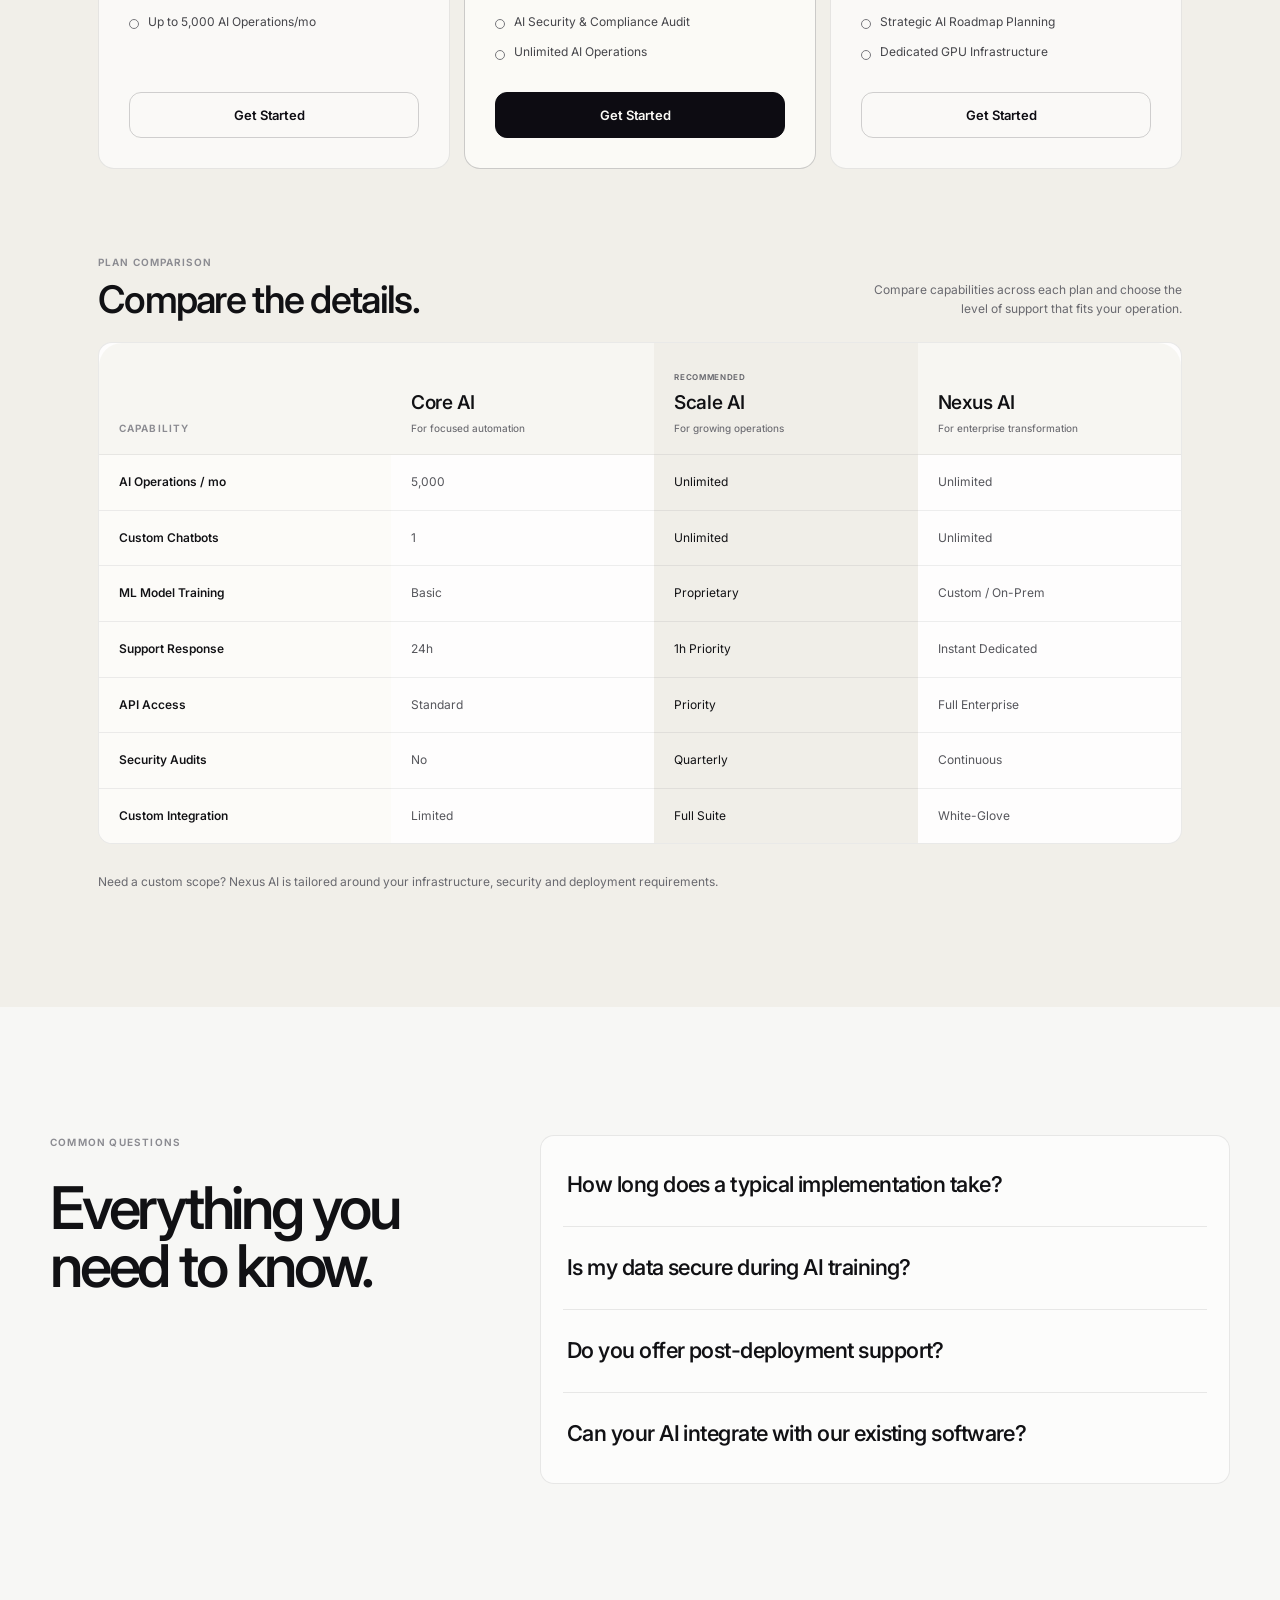
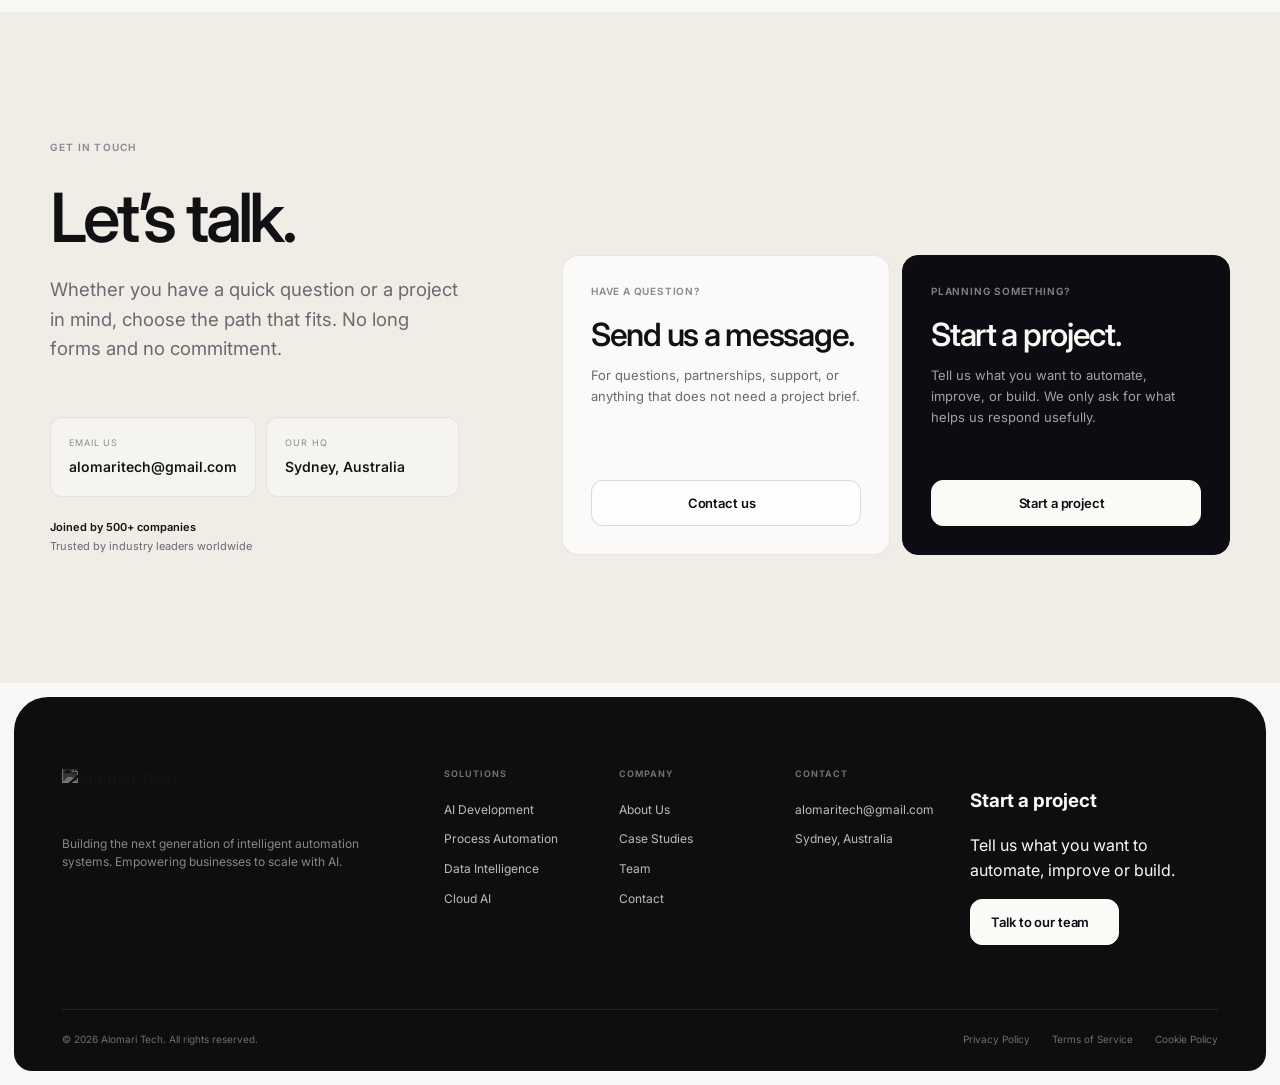
==== commit d363ac16: "Update index.html" ====
--- a/index.html
+++ b/index.html
@@ -168,10 +168,11 @@
           <span class="section-index">01</span>
           <p>Technology ecosystem</p>
         </div>
-        <div class="partner-logos">
+        <div class="partner-logos" style="grid-template-columns:repeat(4,minmax(0,1fr));">
           <img src="https://www.vectorlogo.zone/logos/google_cloud/google_cloud-ar21.svg" alt="Google Cloud" referrerpolicy="no-referrer" />
           <img src="https://upload.wikimedia.org/wikipedia/commons/7/7b/Meta_Platforms_Inc._logo.svg" alt="Meta AI" referrerpolicy="no-referrer" />
           <img src="https://www.vectorlogo.zone/logos/nvidia/nvidia-ar21.svg" alt="NVIDIA" referrerpolicy="no-referrer" />
+          <img src="https://upload.wikimedia.org/wikipedia/commons/d/d9/Google_Gemini_logo_2025.svg" alt="Google Gemini" title="Google Gemini - Gemini Educator certified" referrerpolicy="no-referrer" style="width:min(76%,132px);max-height:36px;filter:none;opacity:.86;" />
         </div>
       </div>
     </section>
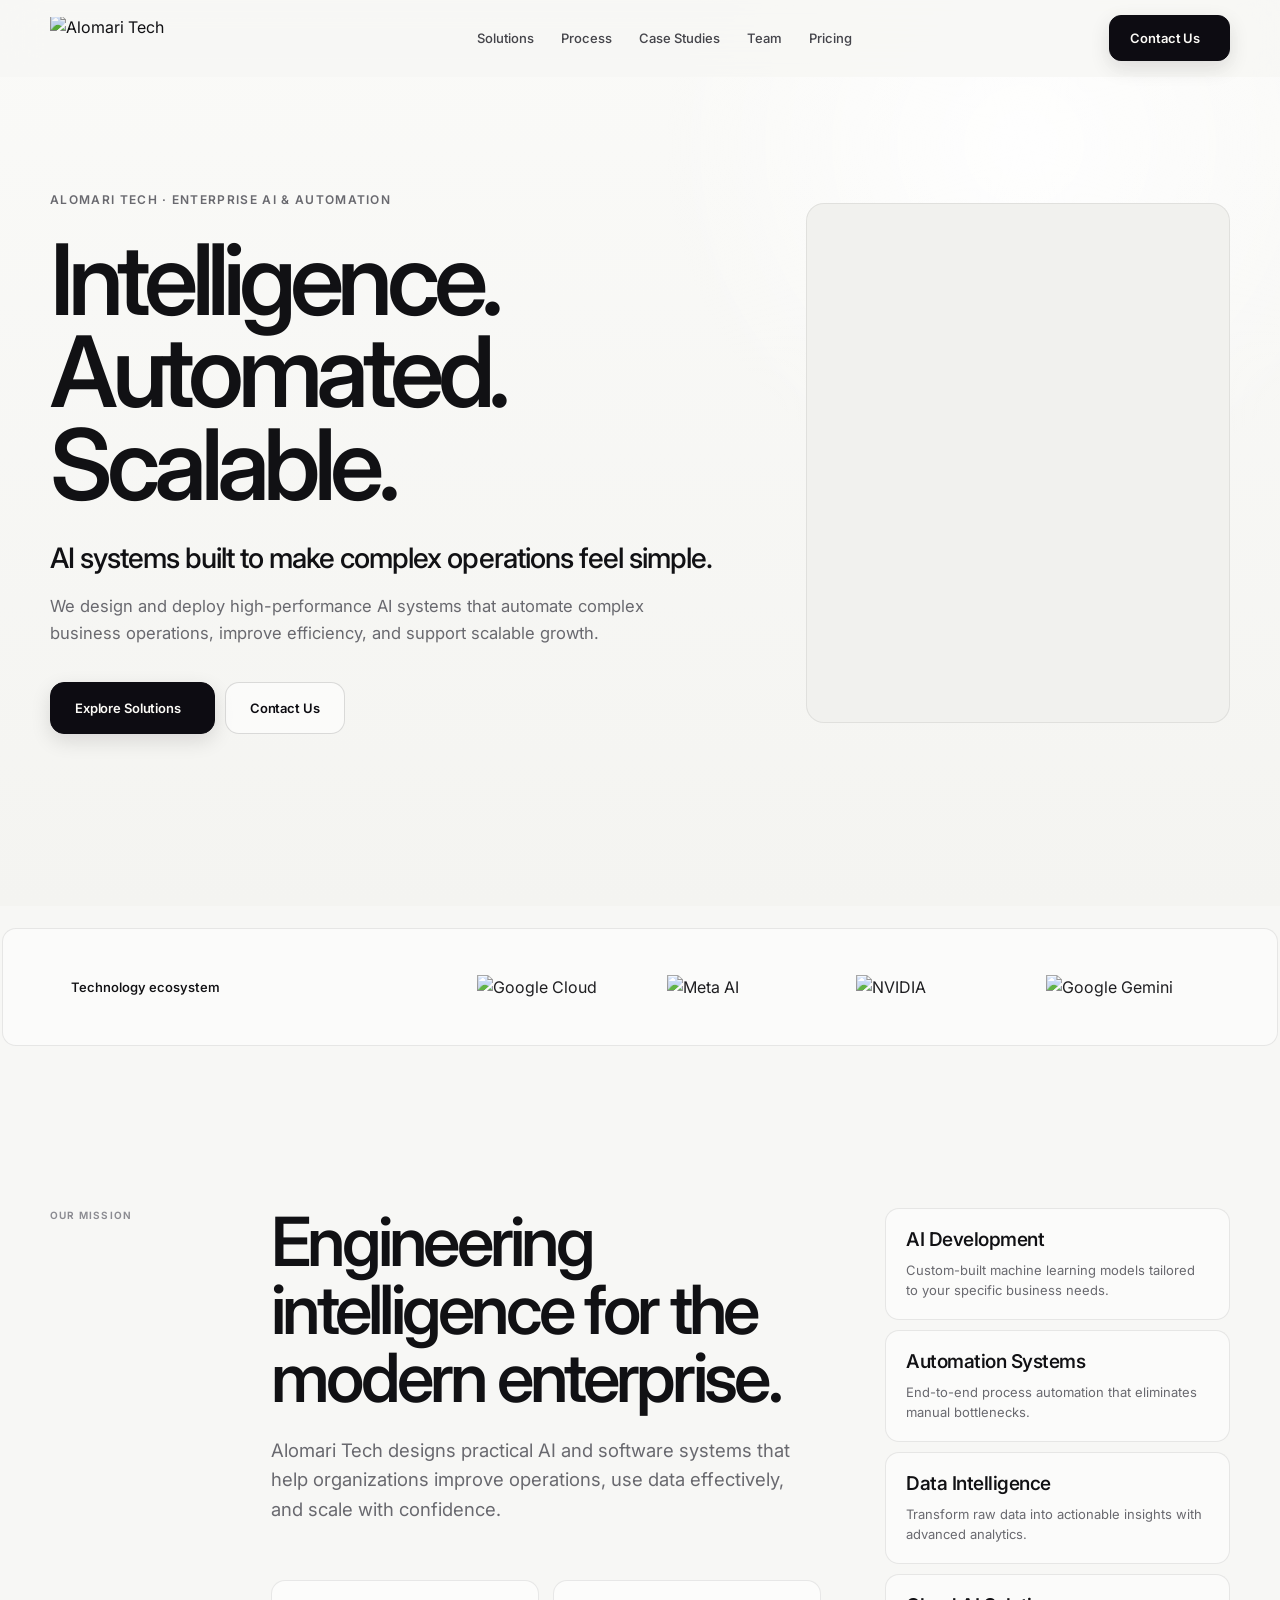
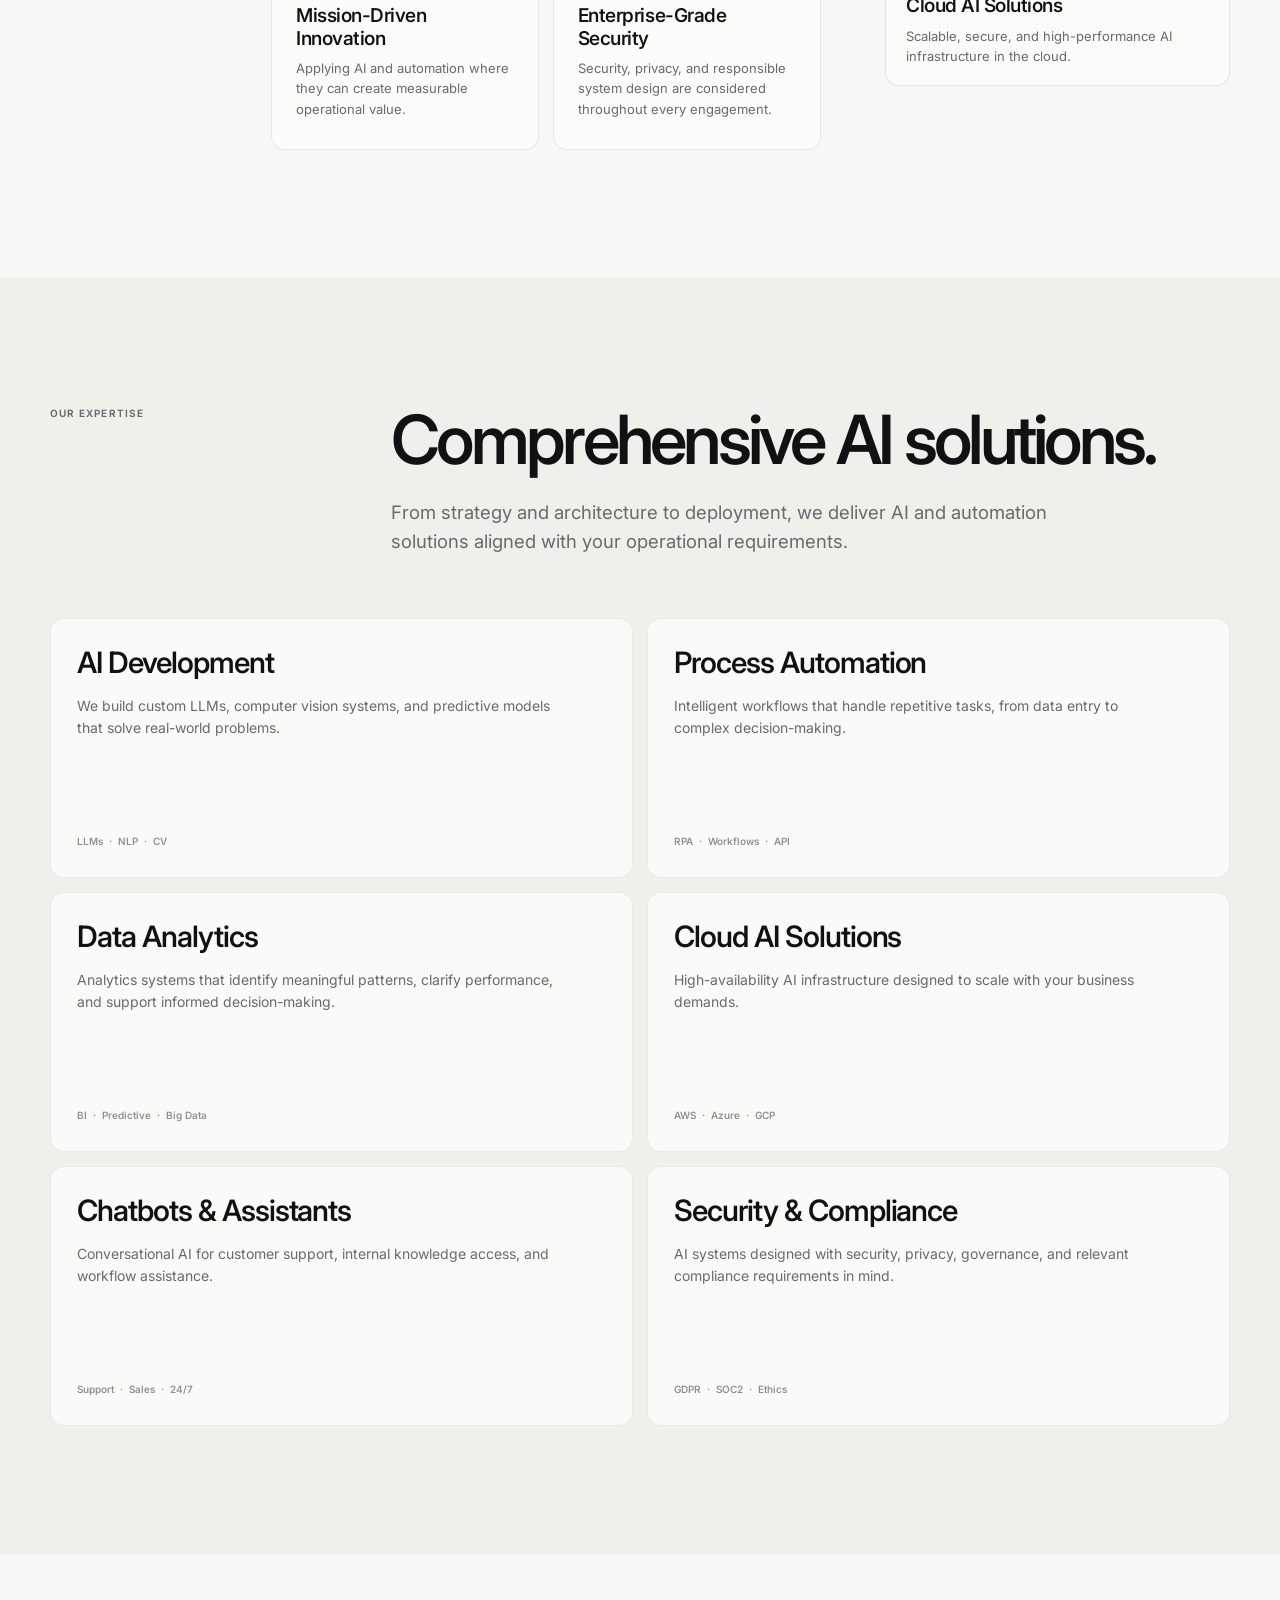
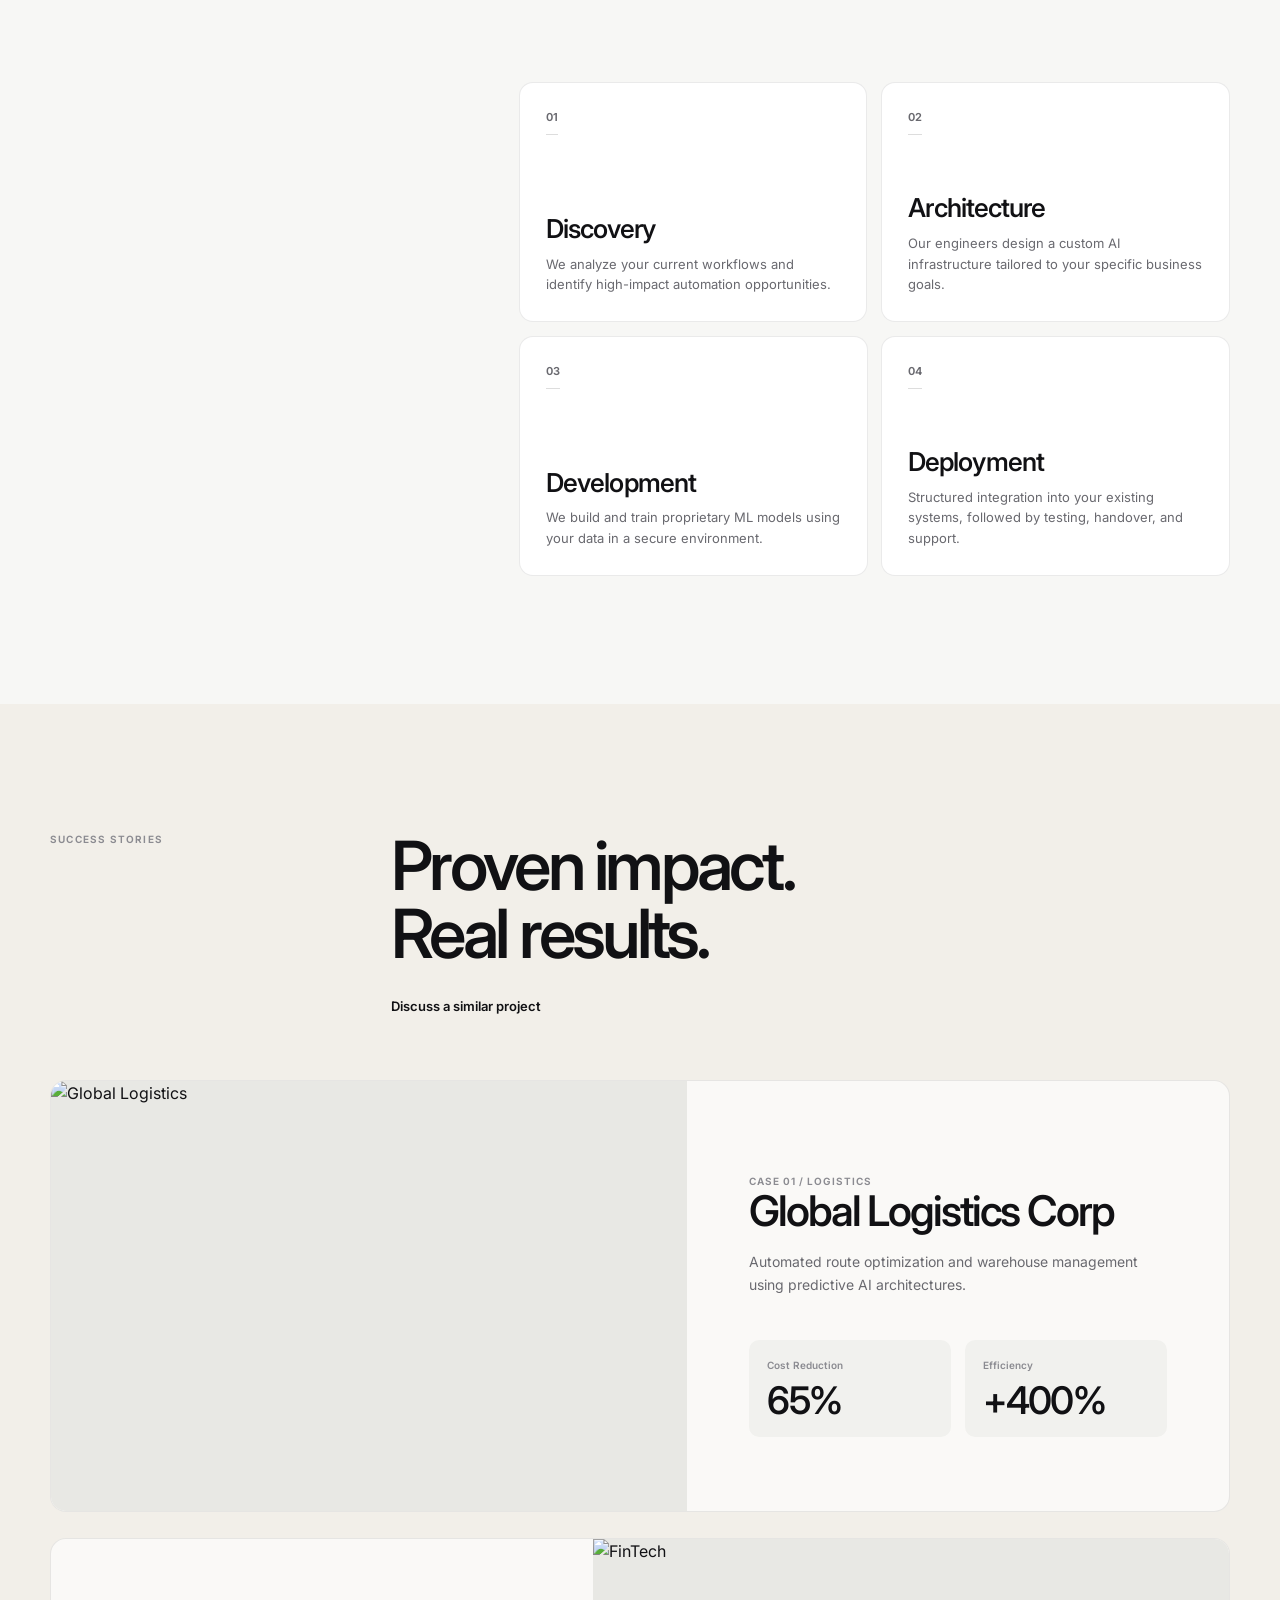
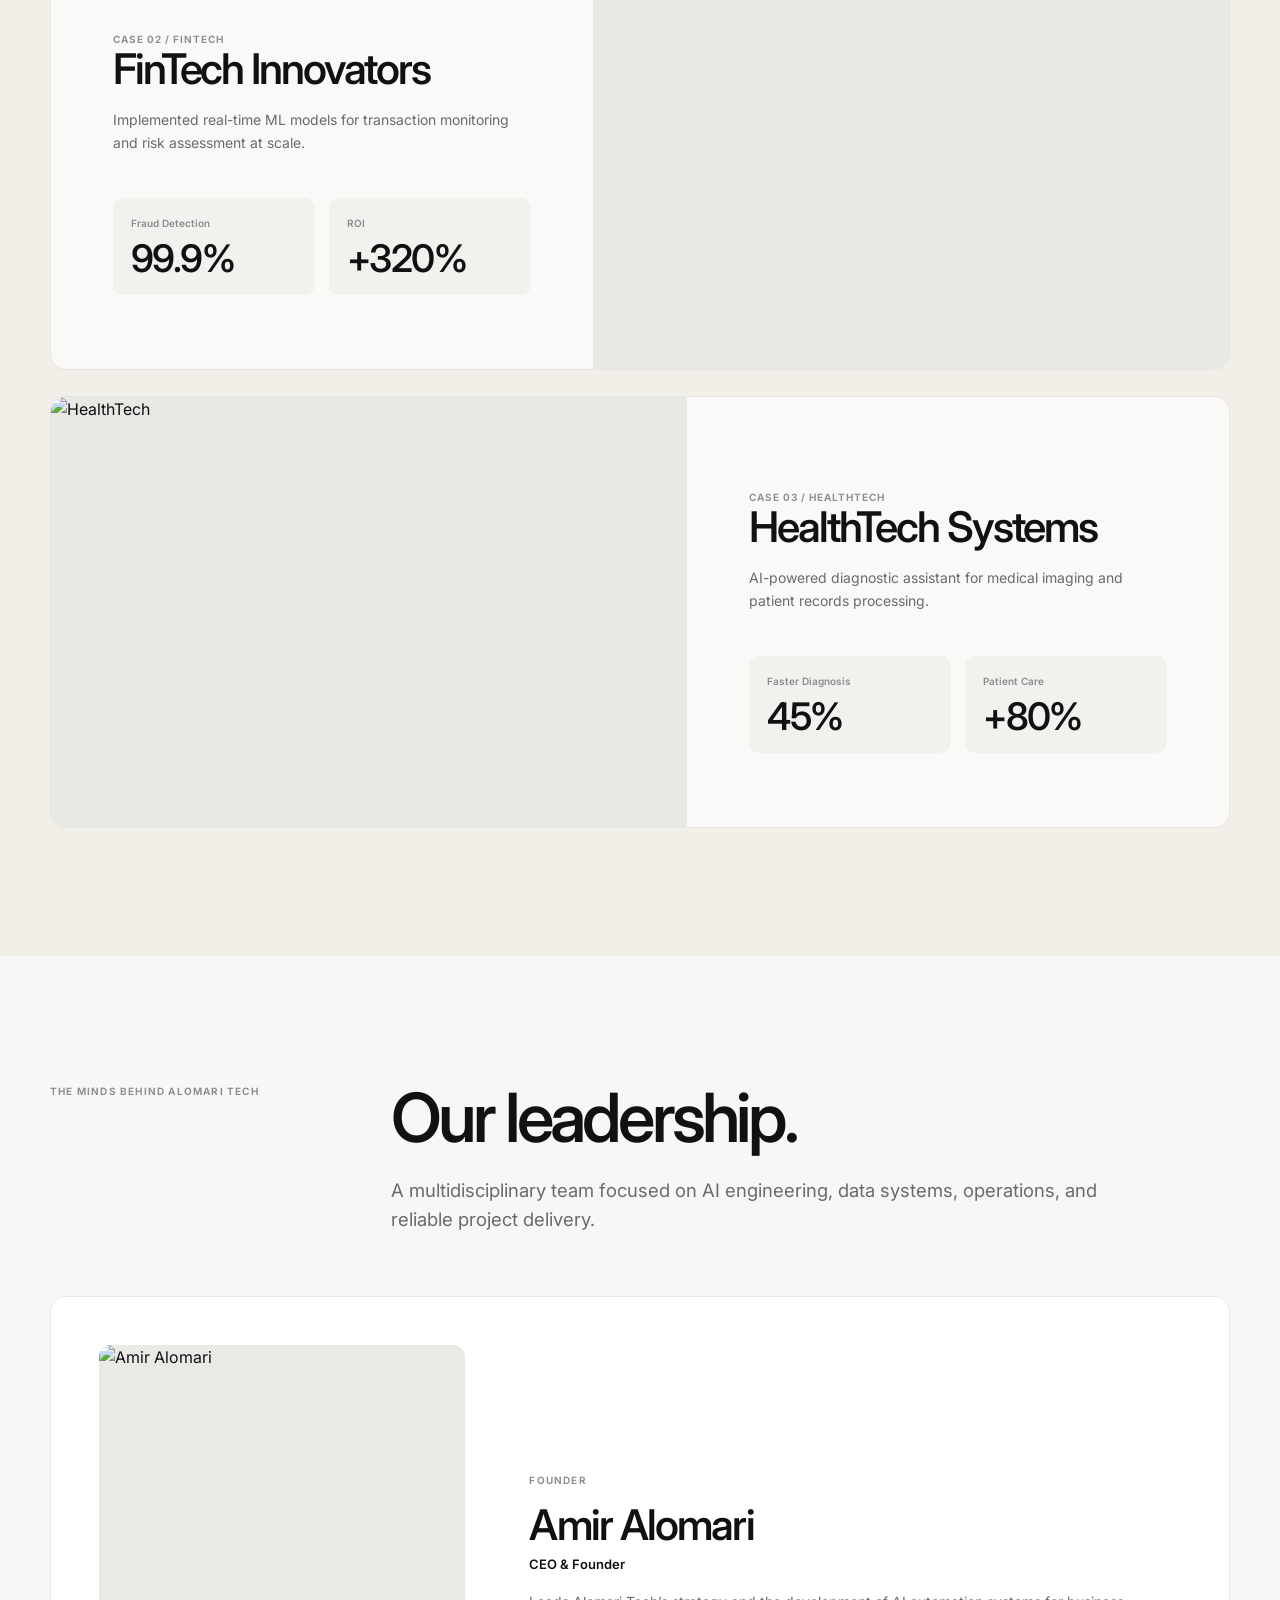
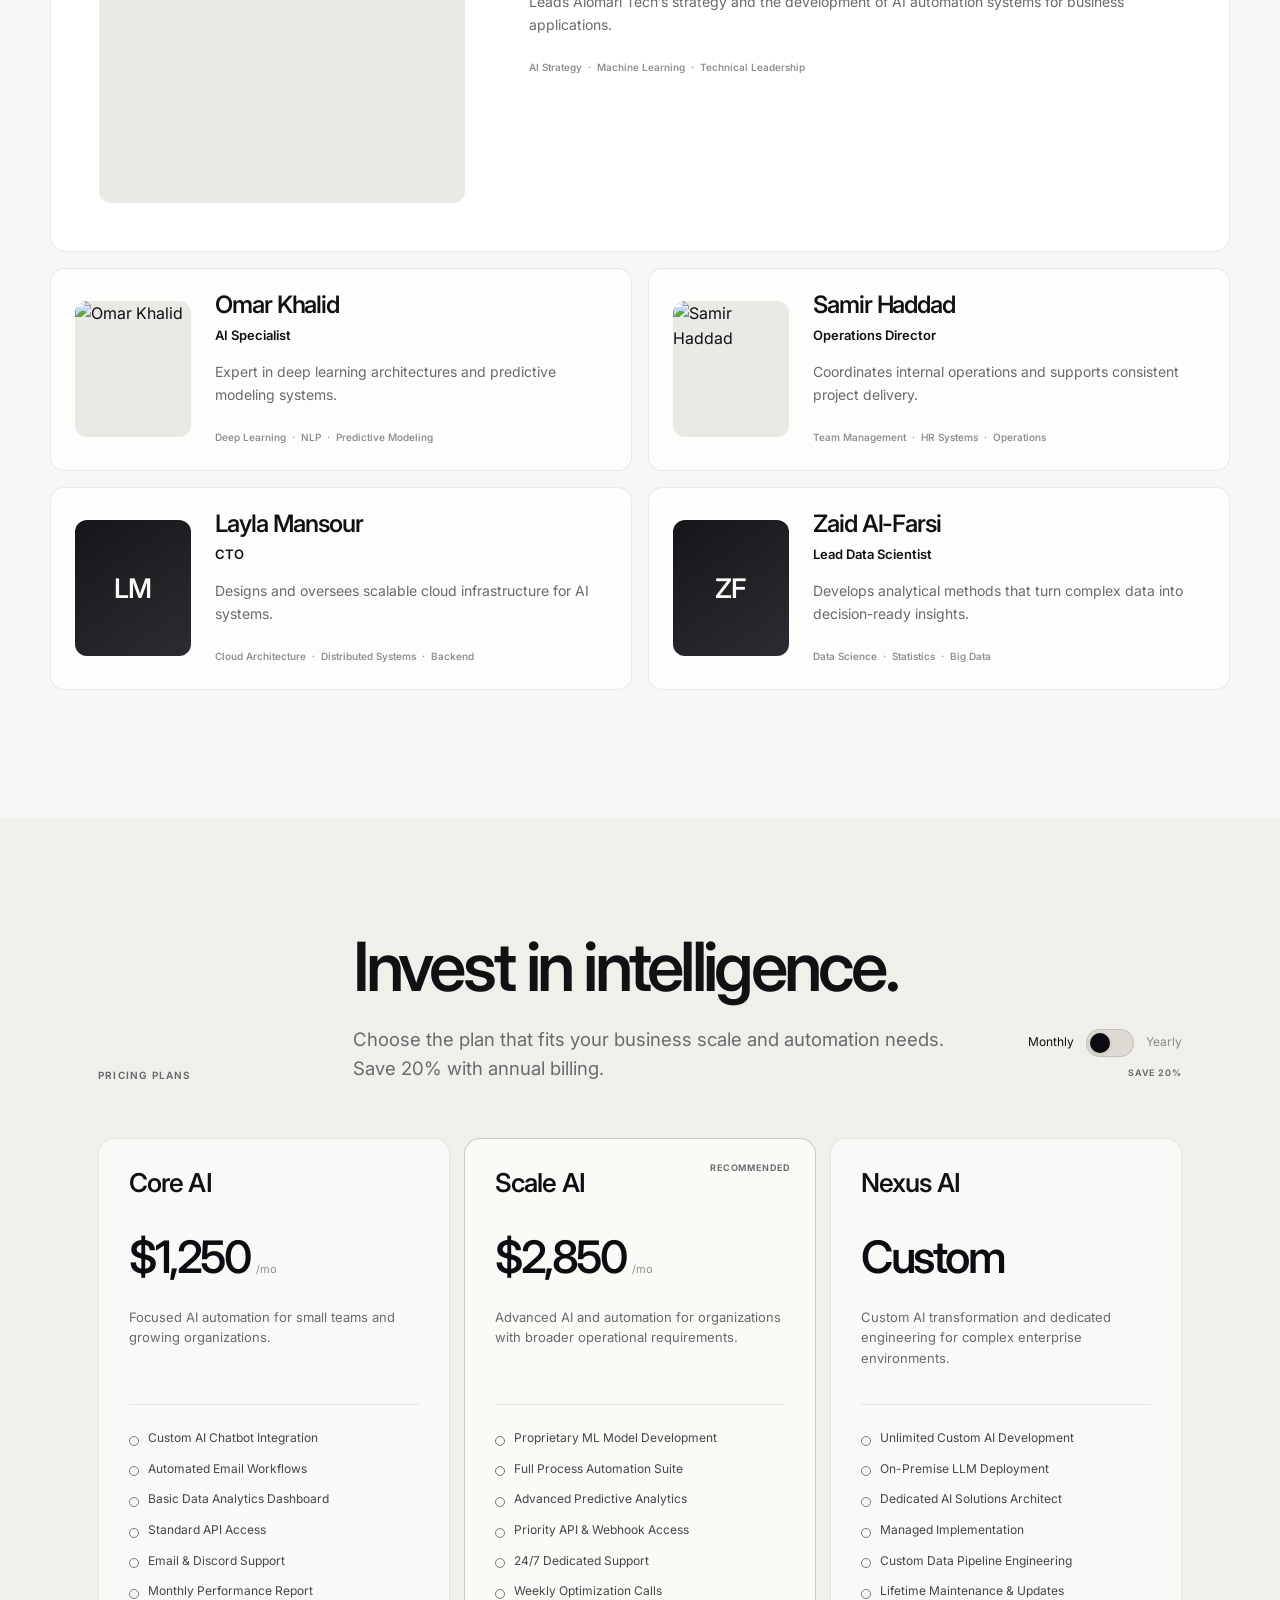
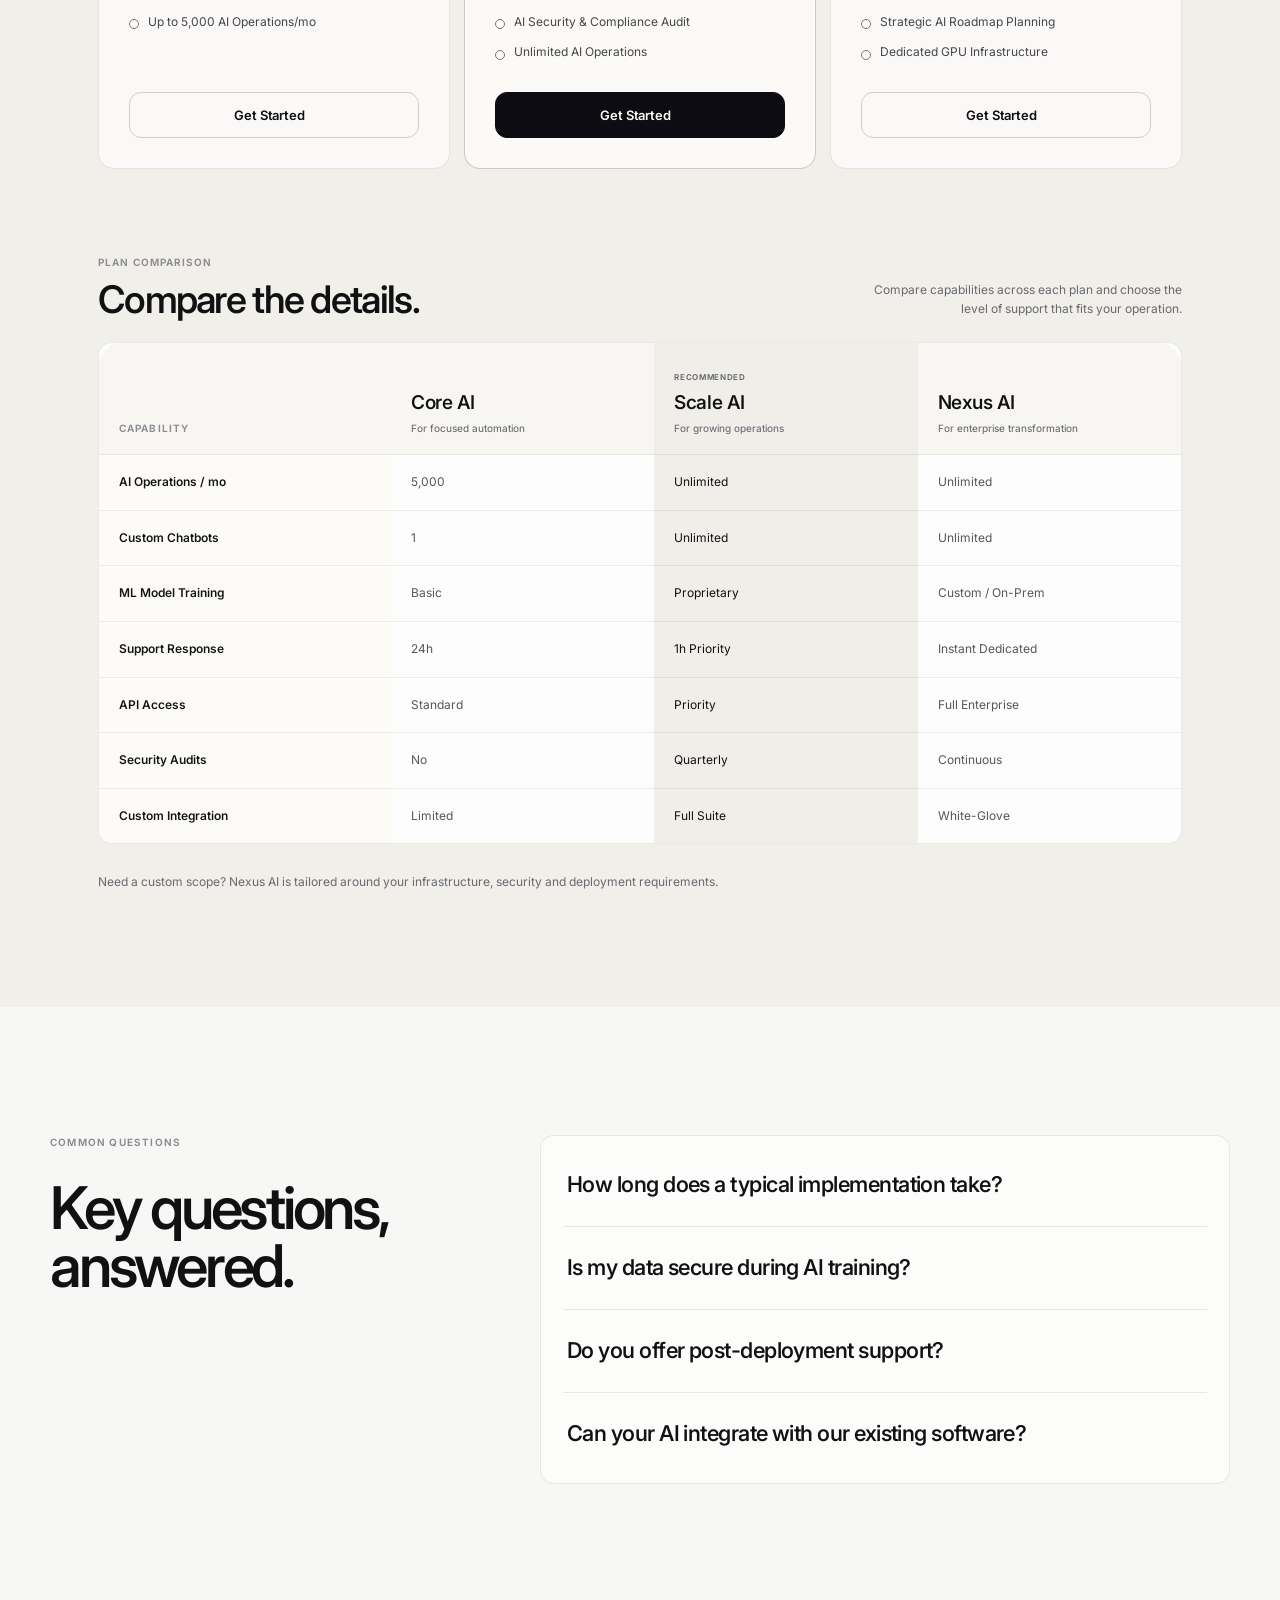
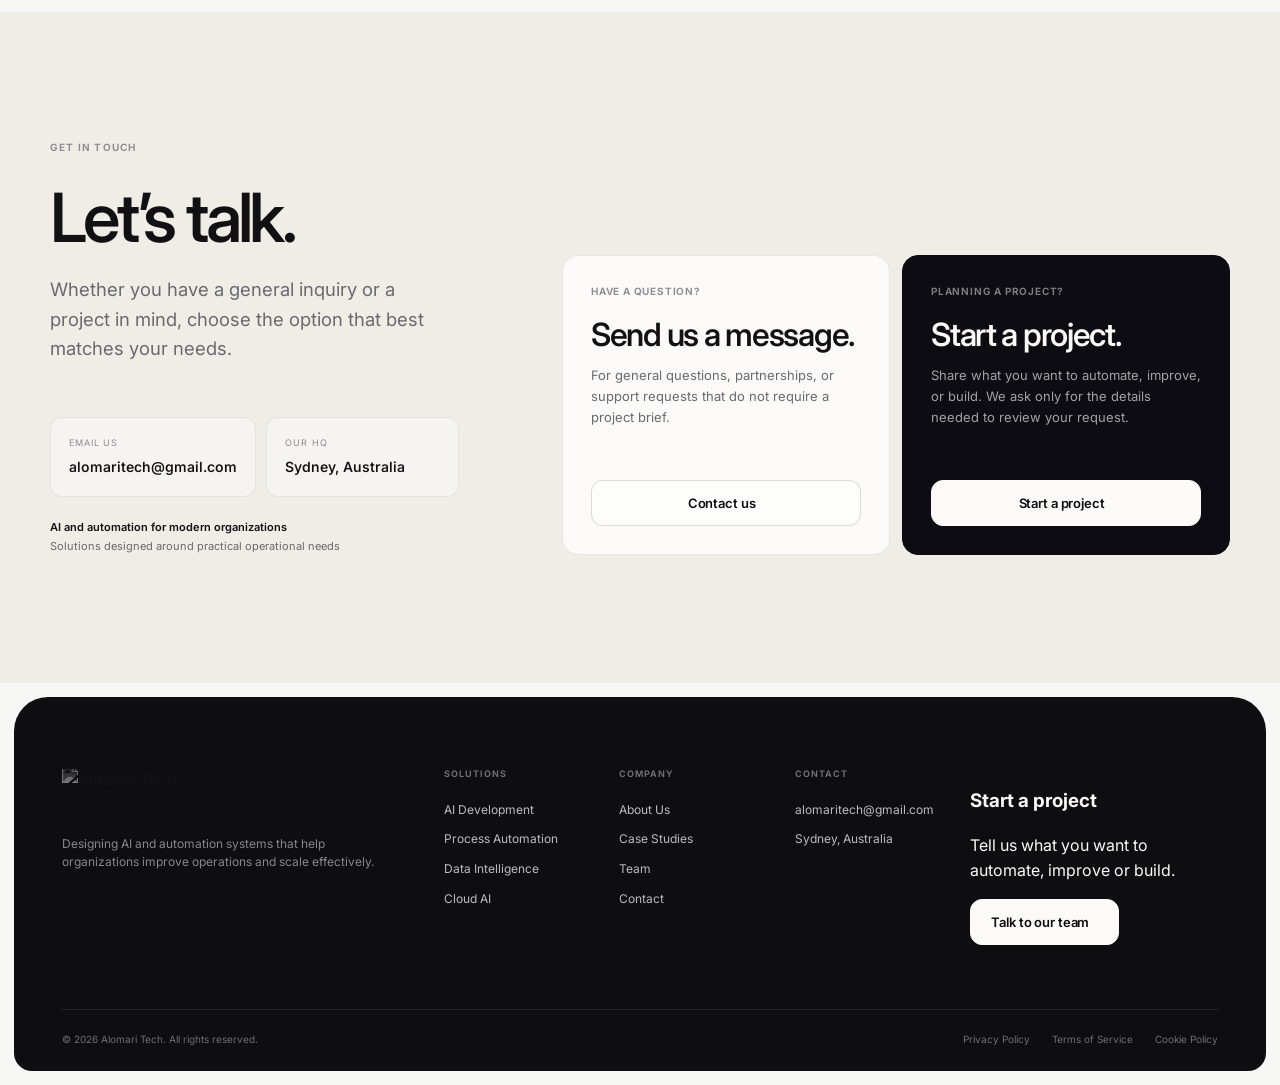
==== commit 3030975b: "Update index.html" ====
--- a/index.html
+++ b/index.html
@@ -102,7 +102,7 @@
         <a href="#pricing">Pricing</a>
       </nav>
 
-      <a href="#contact" class="btn btn-dark nav-cta" data-contact-trigger>Contact Us <i data-lucide="arrow-up-right" aria-hidden="true"></i></a>
+      <a href="#contact" class="btn btn-dark nav-cta">Contact Us <i data-lucide="arrow-up-right" aria-hidden="true"></i></a>
       <button class="menu-toggle" id="mobile-toggle" type="button" aria-label="Open menu" aria-expanded="false" aria-controls="mobile-menu">
         <span></span><span></span>
       </button>
@@ -136,10 +136,10 @@
     <section id="hero" class="hero section-light">
       <div class="container hero-grid">
         <div class="hero-copy">
-          <p class="hero-kicker reveal">ALOMARI TECH · Enterprise Grade Intelligence</p>
+          <p class="hero-kicker reveal">ALOMARI TECH · Enterprise AI &amp; Automation</p>
           <h1 class="hero-title reveal">Intelligence.<br />Automated. Scalable.</h1>
           <p class="hero-statement reveal">AI systems built to make complex operations feel simple.</p>
-          <p class="hero-description reveal">We engineer high-performance AI systems that automate complex business operations, drastically reducing costs while unlocking exponential growth.</p>
+          <p class="hero-description reveal">We design and deploy high-performance AI systems that automate complex business operations, improve efficiency, and support scalable growth.</p>
           <div class="hero-actions reveal">
             <a href="#services" class="btn btn-dark btn-lg">Explore Solutions <i data-lucide="arrow-right" aria-hidden="true"></i></a>
             <a href="#contact" class="btn btn-line btn-lg" data-contact-trigger>Contact Us</a>
@@ -185,16 +185,16 @@
         </div>
         <div class="about-main">
           <h2 class="display-heading reveal">Engineering intelligence for the modern enterprise.</h2>
-          <p class="lead-copy reveal">At Alomari Tech, we don't just build software; we engineer intelligence. Our mission is to make advanced AI accessible and powerful for businesses of all sizes.</p>
+          <p class="lead-copy reveal">Alomari Tech designs practical AI and software systems that help organizations improve operations, use data effectively, and scale with confidence.</p>
 
           <div class="mission-points reveal">
             <article>
               <span>01</span>
-              <div><h3>Mission-Driven Innovation</h3><p>Pushing the boundaries of what's possible with AI automation.</p></div>
+              <div><h3>Mission-Driven Innovation</h3><p>Applying AI and automation where they can create measurable operational value.</p></div>
             </article>
             <article>
               <span>02</span>
-              <div><h3>Enterprise-Grade Security</h3><p>Your data is protected by the most advanced security protocols.</p></div>
+              <div><h3>Enterprise-Grade Security</h3><p>Security, privacy, and responsible system design are considered throughout every engagement.</p></div>
             </article>
           </div>
         </div>
@@ -214,7 +214,7 @@
           <div class="section-meta section-meta-light"><span class="section-index">03</span><span>Our Expertise</span></div>
           <div>
             <h2 class="display-heading">Comprehensive AI solutions.</h2>
-            <p class="lead-copy muted-light">From strategy to deployment, we provide the full spectrum of AI services to transform your business operations.</p>
+            <p class="lead-copy muted-light">From strategy and architecture to deployment, we deliver AI and automation solutions aligned with your operational requirements.</p>
           </div>
         </div>
 
@@ -226,16 +226,16 @@
             <span class="service-num">02</span><h3>Process Automation</h3><p>Intelligent workflows that handle repetitive tasks, from data entry to complex decision-making.</p><div class="service-tags"><span>RPA</span><span>Workflows</span><span>API</span></div>
           </article>
           <article class="service-row reveal">
-            <span class="service-num">03</span><h3>Data Analytics</h3><p>Deep-dive intelligence systems that uncover hidden patterns and drive strategic growth.</p><div class="service-tags"><span>BI</span><span>Predictive</span><span>Big Data</span></div>
+            <span class="service-num">03</span><h3>Data Analytics</h3><p>Analytics systems that identify meaningful patterns, clarify performance, and support informed decision-making.</p><div class="service-tags"><span>BI</span><span>Predictive</span><span>Big Data</span></div>
           </article>
           <article class="service-row reveal">
             <span class="service-num">04</span><h3>Cloud AI Solutions</h3><p>High-availability AI infrastructure designed to scale with your business demands.</p><div class="service-tags"><span>AWS</span><span>Azure</span><span>GCP</span></div>
           </article>
           <article class="service-row reveal">
-            <span class="service-num">05</span><h3>Chatbots &amp; Assistants</h3><p>Next-gen conversational AI that provides human-like support and sales automation.</p><div class="service-tags"><span>Support</span><span>Sales</span><span>24/7</span></div>
+            <span class="service-num">05</span><h3>Chatbots &amp; Assistants</h3><p>Conversational AI for customer support, internal knowledge access, and workflow assistance.</p><div class="service-tags"><span>Support</span><span>Sales</span><span>24/7</span></div>
           </article>
           <article class="service-row reveal">
-            <span class="service-num">06</span><h3>Security &amp; Compliance</h3><p>Ensuring your AI systems are ethical, secure, and compliant with global regulations.</p><div class="service-tags"><span>GDPR</span><span>SOC2</span><span>Ethics</span></div>
+            <span class="service-num">06</span><h3>Security &amp; Compliance</h3><p>AI systems designed with security, privacy, governance, and relevant compliance requirements in mind.</p><div class="service-tags"><span>GDPR</span><span>SOC2</span><span>Ethics</span></div>
           </article>
         </div>
       </div>
@@ -251,7 +251,7 @@
           <li class="reveal"><span class="process-num">01</span><div><h3>Discovery</h3><p>We analyze your current workflows and identify high-impact automation opportunities.</p></div></li>
           <li class="reveal"><span class="process-num">02</span><div><h3>Architecture</h3><p>Our engineers design a custom AI infrastructure tailored to your specific business goals.</p></div></li>
           <li class="reveal"><span class="process-num">03</span><div><h3>Development</h3><p>We build and train proprietary ML models using your data in a secure environment.</p></div></li>
-          <li class="reveal"><span class="process-num">04</span><div><h3>Deployment</h3><p>Seamless integration into your existing systems with white-glove support.</p></div></li>
+          <li class="reveal"><span class="process-num">04</span><div><h3>Deployment</h3><p>Structured integration into your existing systems, followed by testing, handover, and support.</p></div></li>
         </ol>
       </div>
     </section>
@@ -260,7 +260,7 @@
       <div class="container">
         <div class="section-heading-row cases-heading reveal">
           <div class="section-meta"><span class="section-index">05</span><span>Success Stories</span></div>
-          <div><h2 class="display-heading">Proven impact.<br />Real results.</h2><a href="#contact" class="text-link">View all case studies <i data-lucide="arrow-right" aria-hidden="true"></i></a></div>
+          <div><h2 class="display-heading">Proven impact.<br />Real results.</h2><a href="#contact" class="text-link">Discuss a similar project <i data-lucide="arrow-right" aria-hidden="true"></i></a></div>
         </div>
 
         <div class="case-list">
@@ -284,20 +284,20 @@
       <div class="container">
         <div class="section-heading-row reveal">
           <div class="section-meta"><span class="section-index">06</span><span>The Minds Behind Alomari Tech</span></div>
-          <div><h2 class="display-heading">Our leadership.</h2><p class="lead-copy">A world-class team of AI experts, engineers, and strategists dedicated to your success.</p></div>
+          <div><h2 class="display-heading">Our leadership.</h2><p class="lead-copy">A multidisciplinary team focused on AI engineering, data systems, operations, and reliable project delivery.</p></div>
         </div>
 
         <div class="team-layout">
           <article class="founder-profile reveal">
             <div class="team-photo founder-photo"><img src="https://i.ibb.co/bMZKSgXg/Amir-Alomari-Pfp.jpg" alt="Amir Alomari" loading="lazy" referrerpolicy="no-referrer" /></div>
-            <div class="team-details"><p class="team-label">Founder</p><h3>Amir Alomari</h3><p class="team-role">CEO &amp; Founder</p><p>Visionary leader driving Alomari Tech to redefine the future of business intelligence through cutting-edge AI automation.</p><ul class="skill-list"><li>AI Strategy</li><li>Machine Learning</li><li>Visionary Leadership</li></ul></div>
+            <div class="team-details"><p class="team-label">Founder</p><h3>Amir Alomari</h3><p class="team-role">CEO &amp; Founder</p><p>Leads Alomari Tech’s strategy and the development of AI automation systems for business applications.</p><ul class="skill-list"><li>AI Strategy</li><li>Machine Learning</li><li>Technical Leadership</li></ul></div>
           </article>
 
           <div class="team-roster">
             <article class="team-member reveal"><div class="team-photo"><img src="https://i.ibb.co/XkdXBkk4/Omar-Khalid.png" alt="Omar Khalid" loading="lazy" referrerpolicy="no-referrer" /></div><div class="team-details"><h3>Omar Khalid</h3><p class="team-role">AI Specialist</p><p>Expert in deep learning architectures and predictive modeling systems.</p><ul class="skill-list"><li>Deep Learning</li><li>NLP</li><li>Predictive Modeling</li></ul></div></article>
-            <article class="team-member reveal"><div class="team-photo"><img src="https://i.ibb.co/xS71NpFq/Samir-Haddad.jpg" alt="Samir Haddad" loading="lazy" referrerpolicy="no-referrer" /></div><div class="team-details"><h3>Samir Haddad</h3><p class="team-role">Operations Director</p><p>Optimizing internal workflows and ensuring seamless project delivery.</p><ul class="skill-list"><li>Team Management</li><li>HR Systems</li><li>Operations</li></ul></div></article>
-            <article class="team-member reveal"><div class="team-photo team-initials" aria-label="Layla Mansour initials">LM</div><div class="team-details"><h3>Layla Mansour</h3><p class="team-role">CTO</p><p>Architect of our high-performance cloud AI infrastructure.</p><ul class="skill-list"><li>Cloud Architecture</li><li>Distributed Systems</li><li>Backend</li></ul></div></article>
-            <article class="team-member reveal"><div class="team-photo team-initials" aria-label="Zaid Al-Farsi initials">ZF</div><div class="team-details"><h3>Zaid Al-Farsi</h3><p class="team-role">Lead Data Scientist</p><p>Transforming complex data into strategic business intelligence.</p><ul class="skill-list"><li>Data Science</li><li>Statistics</li><li>Big Data</li></ul></div></article>
+            <article class="team-member reveal"><div class="team-photo"><img src="https://i.ibb.co/xS71NpFq/Samir-Haddad.jpg" alt="Samir Haddad" loading="lazy" referrerpolicy="no-referrer" /></div><div class="team-details"><h3>Samir Haddad</h3><p class="team-role">Operations Director</p><p>Coordinates internal operations and supports consistent project delivery.</p><ul class="skill-list"><li>Team Management</li><li>HR Systems</li><li>Operations</li></ul></div></article>
+            <article class="team-member reveal"><div class="team-photo team-initials" aria-label="Layla Mansour initials">LM</div><div class="team-details"><h3>Layla Mansour</h3><p class="team-role">CTO</p><p>Designs and oversees scalable cloud infrastructure for AI systems.</p><ul class="skill-list"><li>Cloud Architecture</li><li>Distributed Systems</li><li>Backend</li></ul></div></article>
+            <article class="team-member reveal"><div class="team-photo team-initials" aria-label="Zaid Al-Farsi initials">ZF</div><div class="team-details"><h3>Zaid Al-Farsi</h3><p class="team-role">Lead Data Scientist</p><p>Develops analytical methods that turn complex data into decision-ready insights.</p><ul class="skill-list"><li>Data Science</li><li>Statistics</li><li>Big Data</li></ul></div></article>
           </div>
         </div>
       </div>
@@ -320,7 +320,7 @@
           <article class="pricing-card reveal">
             <div class="pricing-card-head"><p class="plan-index">01</p><h3 class="pricing-name">Core AI</h3></div>
             <div class="pricing-price-row"><span class="pricing-price" data-monthly="$1,250" data-yearly="$12,000">$1,250</span><span class="pricing-period">/mo</span></div>
-            <p class="pricing-desc">Essential AI automation for small teams and startups looking to scale.</p>
+            <p class="pricing-desc">Focused AI automation for small teams and growing organizations.</p>
             <ul class="pricing-features"><li>Custom AI Chatbot Integration</li><li>Automated Email Workflows</li><li>Basic Data Analytics Dashboard</li><li>Standard API Access</li><li>Email &amp; Discord Support</li><li>Monthly Performance Report</li><li>Up to 5,000 AI Operations/mo</li></ul>
             <button class="btn btn-light-outline btn-block" type="button" onclick="selectPlan('Core AI')">Get Started <i data-lucide="arrow-right" aria-hidden="true"></i></button>
           </article>
@@ -329,7 +329,7 @@
             <div class="recommended-label">Recommended</div>
             <div class="pricing-card-head"><p class="plan-index">02</p><h3 class="pricing-name">Scale AI</h3></div>
             <div class="pricing-price-row"><span class="pricing-price" data-monthly="$2,850" data-yearly="$27,360">$2,850</span><span class="pricing-period">/mo</span></div>
-            <p class="pricing-desc">Advanced intelligence for rapidly growing enterprises with complex needs.</p>
+            <p class="pricing-desc">Advanced AI and automation for organizations with broader operational requirements.</p>
             <ul class="pricing-features"><li>Proprietary ML Model Development</li><li>Full Process Automation Suite</li><li>Advanced Predictive Analytics</li><li>Priority API &amp; Webhook Access</li><li>24/7 Dedicated Support</li><li>Weekly Optimization Calls</li><li>AI Security &amp; Compliance Audit</li><li>Unlimited AI Operations</li></ul>
             <button class="btn btn-light btn-block" type="button" onclick="selectPlan('Scale AI')">Get Started <i data-lucide="arrow-right" aria-hidden="true"></i></button>
           </article>
@@ -337,8 +337,8 @@
           <article class="pricing-card reveal">
             <div class="pricing-card-head"><p class="plan-index">03</p><h3 class="pricing-name">Nexus AI</h3></div>
             <div class="pricing-price-row"><span class="pricing-price" data-monthly="Custom" data-yearly="Custom">Custom</span></div>
-            <p class="pricing-desc">Full-scale AI transformation and dedicated engineering for global leaders.</p>
-            <ul class="pricing-features"><li>Unlimited Custom AI Development</li><li>On-Premise LLM Deployment</li><li>Dedicated AI Solutions Architect</li><li>White-Glove Implementation</li><li>Custom Data Pipeline Engineering</li><li>Lifetime Maintenance &amp; Updates</li><li>Strategic AI Roadmap Planning</li><li>Dedicated GPU Infrastructure</li></ul>
+            <p class="pricing-desc">Custom AI transformation and dedicated engineering for complex enterprise environments.</p>
+            <ul class="pricing-features"><li>Unlimited Custom AI Development</li><li>On-Premise LLM Deployment</li><li>Dedicated AI Solutions Architect</li><li>Managed Implementation</li><li>Custom Data Pipeline Engineering</li><li>Lifetime Maintenance &amp; Updates</li><li>Strategic AI Roadmap Planning</li><li>Dedicated GPU Infrastructure</li></ul>
             <button class="btn btn-light-outline btn-block" type="button" onclick="selectPlan('Nexus AI')">Get Started <i data-lucide="arrow-right" aria-hidden="true"></i></button>
           </article>
         </div>
@@ -397,12 +397,12 @@
 
     <section id="faq" class="faq section-light section-pad">
       <div class="container faq-layout">
-        <div class="faq-intro reveal"><div class="section-meta"><span class="section-index">08</span><span>Common Questions</span></div><h2 class="display-heading">Everything you need to know.</h2></div>
+        <div class="faq-intro reveal"><div class="section-meta"><span class="section-index">08</span><span>Common Questions</span></div><h2 class="display-heading">Key questions, answered.</h2></div>
         <div class="accordion" id="faq-accordion">
           <div class="accordion-item reveal"><h3><button class="accordion-trigger" type="button" data-accordion="0" aria-expanded="false" aria-controls="accordion-content-0"><span>How long does a typical implementation take?</span><i data-lucide="plus" aria-hidden="true"></i></button></h3><div class="accordion-content" id="accordion-content-0" role="region" aria-hidden="true"><div><p>Depending on complexity, most custom AI solutions are deployed within 4 to 12 weeks, including discovery and training phases.</p></div></div></div>
-          <div class="accordion-item reveal"><h3><button class="accordion-trigger" type="button" data-accordion="1" aria-expanded="false" aria-controls="accordion-content-1"><span>Is my data secure during AI training?</span><i data-lucide="plus" aria-hidden="true"></i></button></h3><div class="accordion-content" id="accordion-content-1" role="region" aria-hidden="true"><div><p>Absolutely. We use enterprise-grade encryption and can deploy on-premise or in private clouds to ensure your data never leaves your controlled environment.</p></div></div></div>
-          <div class="accordion-item reveal"><h3><button class="accordion-trigger" type="button" data-accordion="2" aria-expanded="false" aria-controls="accordion-content-2"><span>Do you offer post-deployment support?</span><i data-lucide="plus" aria-hidden="true"></i></button></h3><div class="accordion-content" id="accordion-content-2" role="region" aria-hidden="true"><div><p>Yes, all our plans include dedicated support. Our Nexus AI plan even includes lifetime maintenance and strategic roadmap planning.</p></div></div></div>
-          <div class="accordion-item reveal"><h3><button class="accordion-trigger" type="button" data-accordion="3" aria-expanded="false" aria-controls="accordion-content-3"><span>Can your AI integrate with our existing software?</span><i data-lucide="plus" aria-hidden="true"></i></button></h3><div class="accordion-content" id="accordion-content-3" role="region" aria-hidden="true"><div><p>Our systems are built with a 'Nexus-First' approach, meaning they are designed to integrate seamlessly via robust APIs and webhooks with almost any modern software stack.</p></div></div></div>
+          <div class="accordion-item reveal"><h3><button class="accordion-trigger" type="button" data-accordion="1" aria-expanded="false" aria-controls="accordion-content-1"><span>Is my data secure during AI training?</span><i data-lucide="plus" aria-hidden="true"></i></button></h3><div class="accordion-content" id="accordion-content-1" role="region" aria-hidden="true"><div><p>Yes. We use enterprise-grade security practices, and private-cloud or on-premise deployment options are available when data residency or access controls require them.</p></div></div></div>
+          <div class="accordion-item reveal"><h3><button class="accordion-trigger" type="button" data-accordion="2" aria-expanded="false" aria-controls="accordion-content-2"><span>Do you offer post-deployment support?</span><i data-lucide="plus" aria-hidden="true"></i></button></h3><div class="accordion-content" id="accordion-content-2" role="region" aria-hidden="true"><div><p>Yes. All plans include support, with the scope and response level defined by the selected plan. Nexus AI also includes ongoing maintenance and strategic roadmap planning.</p></div></div></div>
+          <div class="accordion-item reveal"><h3><button class="accordion-trigger" type="button" data-accordion="3" aria-expanded="false" aria-controls="accordion-content-3"><span>Can your AI integrate with our existing software?</span><i data-lucide="plus" aria-hidden="true"></i></button></h3><div class="accordion-content" id="accordion-content-3" role="region" aria-hidden="true"><div><p>Our systems follow an API-first approach and are designed to integrate with modern software platforms through secure APIs, webhooks, and established integration patterns.</p></div></div></div>
         </div>
       </div>
     </section>
@@ -412,13 +412,13 @@
         <div class="contact-copy reveal">
           <div class="section-meta"><span class="section-index">09</span><span>Get in Touch</span></div>
           <h2 class="display-heading">Let’s talk.</h2>
-          <p class="lead-copy">Whether you have a quick question or a project in mind, choose the path that fits. No long forms and no commitment.</p>
+          <p class="lead-copy">Whether you have a general inquiry or a project in mind, choose the option that best matches your needs.</p>
 
           <dl class="contact-details">
             <div><dt>Email Us</dt><dd><a href="mailto:alomaritech@gmail.com">alomaritech@gmail.com</a></dd></div>
             <div><dt>Our HQ</dt><dd>Sydney, Australia</dd></div>
           </dl>
-          <div class="contact-proof"><strong>Joined by 500+ companies</strong><span>Trusted by industry leaders worldwide</span></div>
+          <div class="contact-proof"><strong>AI and automation for modern organizations</strong><span>Solutions designed around practical operational needs</span></div>
         </div>
 
         <div class="contact-choice-panel reveal" aria-label="Contact options">
@@ -426,16 +426,16 @@
             <div>
               <p class="contact-choice-kicker">Have a question?</p>
               <h3>Send us a message.</h3>
-              <p>For questions, partnerships, support, or anything that does not need a project brief.</p>
+              <p>For general questions, partnerships, or support requests that do not require a project brief.</p>
             </div>
             <button class="btn btn-line btn-block" type="button" data-contact-trigger>Contact us <i data-lucide="arrow-up-right" aria-hidden="true"></i></button>
           </article>
 
           <article class="contact-choice contact-choice-dark">
             <div>
-              <p class="contact-choice-kicker">Planning something?</p>
+              <p class="contact-choice-kicker">Planning a project?</p>
               <h3>Start a project.</h3>
-              <p>Tell us what you want to automate, improve, or build. We only ask for what helps us respond usefully.</p>
+              <p>Share what you want to automate, improve, or build. We ask only for the details needed to review your request.</p>
             </div>
             <button class="btn btn-light btn-block" type="button" data-project-trigger>Start a project <i data-lucide="arrow-right" aria-hidden="true"></i></button>
           </article>
@@ -457,8 +457,8 @@
           <div class="request-success" id="request-success" hidden tabindex="-1">
             <div class="request-success-mark"><i data-lucide="check" aria-hidden="true"></i></div>
             <p class="request-eyebrow" id="request-success-eyebrow">Message sent</p>
-            <h2 id="request-success-title">Thanks. We’ve got it.</h2>
-            <p id="request-success-message">A confirmation is on its way to your inbox.</p>
+            <h2 id="request-success-title">Thank you. Your message has been received.</h2>
+            <p id="request-success-message">A confirmation will be sent to the email address provided.</p>
             <div class="request-success-summary">
               <div><span id="request-success-label">Confirmation</span><strong id="request-success-value">Your email</strong></div>
             </div>
@@ -482,16 +482,16 @@
               <div>
                 <span>Selected plan</span>
                 <strong id="modal-plan-name">Not sure yet</strong>
-                <small id="modal-plan-billing">We’ll help you choose.</small>
+                <small id="modal-plan-billing">We can help you select the appropriate option.</small>
               </div>
               <button type="button" id="modal-change-plan" aria-expanded="false" aria-controls="modal-plan-selector">Change</button>
             </div>
 
             <div class="modal-plan-selector project-only" id="modal-plan-selector" hidden>
-              <button type="button" data-modal-plan="Project Inquiry"><strong>Not sure yet</strong><span>We’ll recommend the right fit.</span></button>
+              <button type="button" data-modal-plan="Project Inquiry"><strong>Not sure yet</strong><span>We can recommend an appropriate option.</span></button>
               <button type="button" data-modal-plan="Core AI"><strong>Core AI</strong><span>Focused automation.</span></button>
               <button type="button" data-modal-plan="Scale AI"><strong>Scale AI</strong><span>Growing operations.</span></button>
-              <button type="button" data-modal-plan="Nexus AI"><strong>Nexus AI</strong><span>Custom transformation.</span></button>
+              <button type="button" data-modal-plan="Nexus AI"><strong>Nexus AI</strong><span>Enterprise transformation.</span></button>
             </div>
 
             <div class="request-step" data-request-step="1">
@@ -517,7 +517,7 @@
               <div class="request-field contact-only">
                 <label for="contact-message">How can we help?</label>
                 <textarea id="contact-message" name="contactMessage" placeholder="Write your question or message here..."></textarea>
-                <small>A short message is enough.</small>
+                <small>A brief message is sufficient.</small>
               </div>
 
               <div class="request-error" role="alert" hidden></div>
@@ -536,8 +536,8 @@
 
             <div class="request-step project-only" data-request-step="2" hidden>
               <div class="request-section-head">
-                <h3>Tell us what you need.</h3>
-                <p>Choose the closest options. You do not need to know the technical solution.</p>
+                <h3>Tell us about your requirements.</h3>
+                <p>Select the options that best describe your project. Technical specifications are not required at this stage.</p>
               </div>
 
               <fieldset class="request-fieldset">
@@ -558,14 +558,14 @@
                   <label><input type="radio" name="timeline" value="As soon as possible" /><span>ASAP</span></label>
                   <label><input type="radio" name="timeline" value="Within 1 month" /><span>Within 1 month</span></label>
                   <label><input type="radio" name="timeline" value="1 to 3 months" /><span>1–3 months</span></label>
-                  <label><input type="radio" name="timeline" value="Exploring options" /><span>Just exploring</span></label>
+                  <label><input type="radio" name="timeline" value="Exploring options" /><span>Exploring options</span></label>
                 </div>
               </fieldset>
 
               <div class="request-field">
-                <label for="project-message">What would a good outcome look like?</label>
-                <textarea id="project-message" name="projectMessage" placeholder="A few sentences about the problem, workflow, or result you want..."></textarea>
-                <small>Two or three sentences is plenty.</small>
+                <label for="project-message">What outcome would you like to achieve?</label>
+                <textarea id="project-message" name="projectMessage" placeholder="Briefly describe the problem, workflow, or result you want to achieve..."></textarea>
+                <small>A brief description is sufficient.</small>
               </div>
 
               <details class="request-optional">
@@ -599,7 +599,7 @@
       <div class="footer-top">
         <div class="footer-brand">
           <a class="brand footer-logo" href="#hero" aria-label="Alomari Tech home"><img src="https://github.com/amiralomarii/amiralomari/blob/main/Alomari%20Tech%20Logo.jpeg?raw=true" alt="Alomari Tech" class="brand-logo" /></a>
-          <p>Building the next generation of intelligent automation systems. Empowering businesses to scale with AI.</p>
+          <p>Designing AI and automation systems that help organizations improve operations and scale effectively.</p>
         </div>
         <div class="footer-nav-group"><h3>Solutions</h3><a href="#services">AI Development</a><a href="#services">Process Automation</a><a href="#services">Data Intelligence</a><a href="#services">Cloud AI</a></div>
         <div class="footer-nav-group"><h3>Company</h3><a href="#about">About Us</a><a href="#cases">Case Studies</a><a href="#team">Team</a><a href="#contact">Contact</a></div>
--- a/style.css
+++ b/style.css
@@ -187,8 +187,17 @@
 .partners-intro { display: flex; gap: 18px; align-items: center; padding-left: 28px; }
 .partners-intro p { margin: 0; font-size: 13px; font-weight: 550; }
 .section-index { font-size: 10px; font-weight: 650; letter-spacing: .12em; color: var(--muted-2); }
-.partner-logos { display: grid; grid-template-columns: repeat(3,1fr); align-items: center; padding-right: 20px; }
-.partner-logos img { width: min(70%, 140px); max-height: 42px; object-fit: contain; justify-self: center; filter: grayscale(1); opacity: .68; }
+.partner-logos { display: grid; grid-template-columns: repeat(4,1fr); align-items: center; padding-right: 20px; }
+.partner-logos img {
+  width: min(72%, 142px) !important;
+  max-height: 42px !important;
+  object-fit: contain;
+  justify-self: center;
+  filter: none !important;
+  opacity: .94 !important;
+  transition: opacity var(--fast), transform var(--fast);
+}
+.partner-logos img:hover { opacity: 1 !important; transform: translateY(-1px); }
 
 /* Common headings */
 .section-meta { display: flex; gap: 14px; align-items: baseline; font-size: 10px; font-weight: 650; text-transform: uppercase; letter-spacing: .12em; color: var(--muted-2); }
@@ -591,8 +600,8 @@
   .partners { padding-top: 12px; }
   .partners-row { min-height: 0; padding-block: 16px; border-radius: 20px; }
   .partners-intro { padding-inline: 16px; }
-  .partner-logos { grid-template-columns: repeat(3,1fr); min-height: 64px; }
-  .partner-logos img { width: 80%; max-height: 34px; }
+  .partner-logos { grid-template-columns: repeat(2,1fr) !important; min-height: 64px; row-gap: 18px; }
+  .partner-logos img { width: min(76%, 136px) !important; max-height: 34px !important; }
 
   .display-heading { font-size: clamp(38px, 11vw, 52px); line-height: 1.02; }
   .lead-copy { margin-top: 18px; font-size: 16px; line-height: 1.55; }
@@ -693,7 +702,7 @@
   .hero-actions { grid-template-columns: 1fr; }
   .hero-title { font-size: 46px; }
   .hero-brand-panel { min-height: 220px; }
-  .partner-logos img { width: 86%; max-height: 30px; }
+  .partner-logos img { width: min(80%, 128px) !important; max-height: 30px !important; }
   .team-member, .team-member:nth-child(odd), .team-member:nth-child(even) { grid-template-columns: 74px 1fr; }
   .team-member .team-photo { width: 74px; height: 92px; }
   .team-member .team-details h3 { font-size: 19px; }
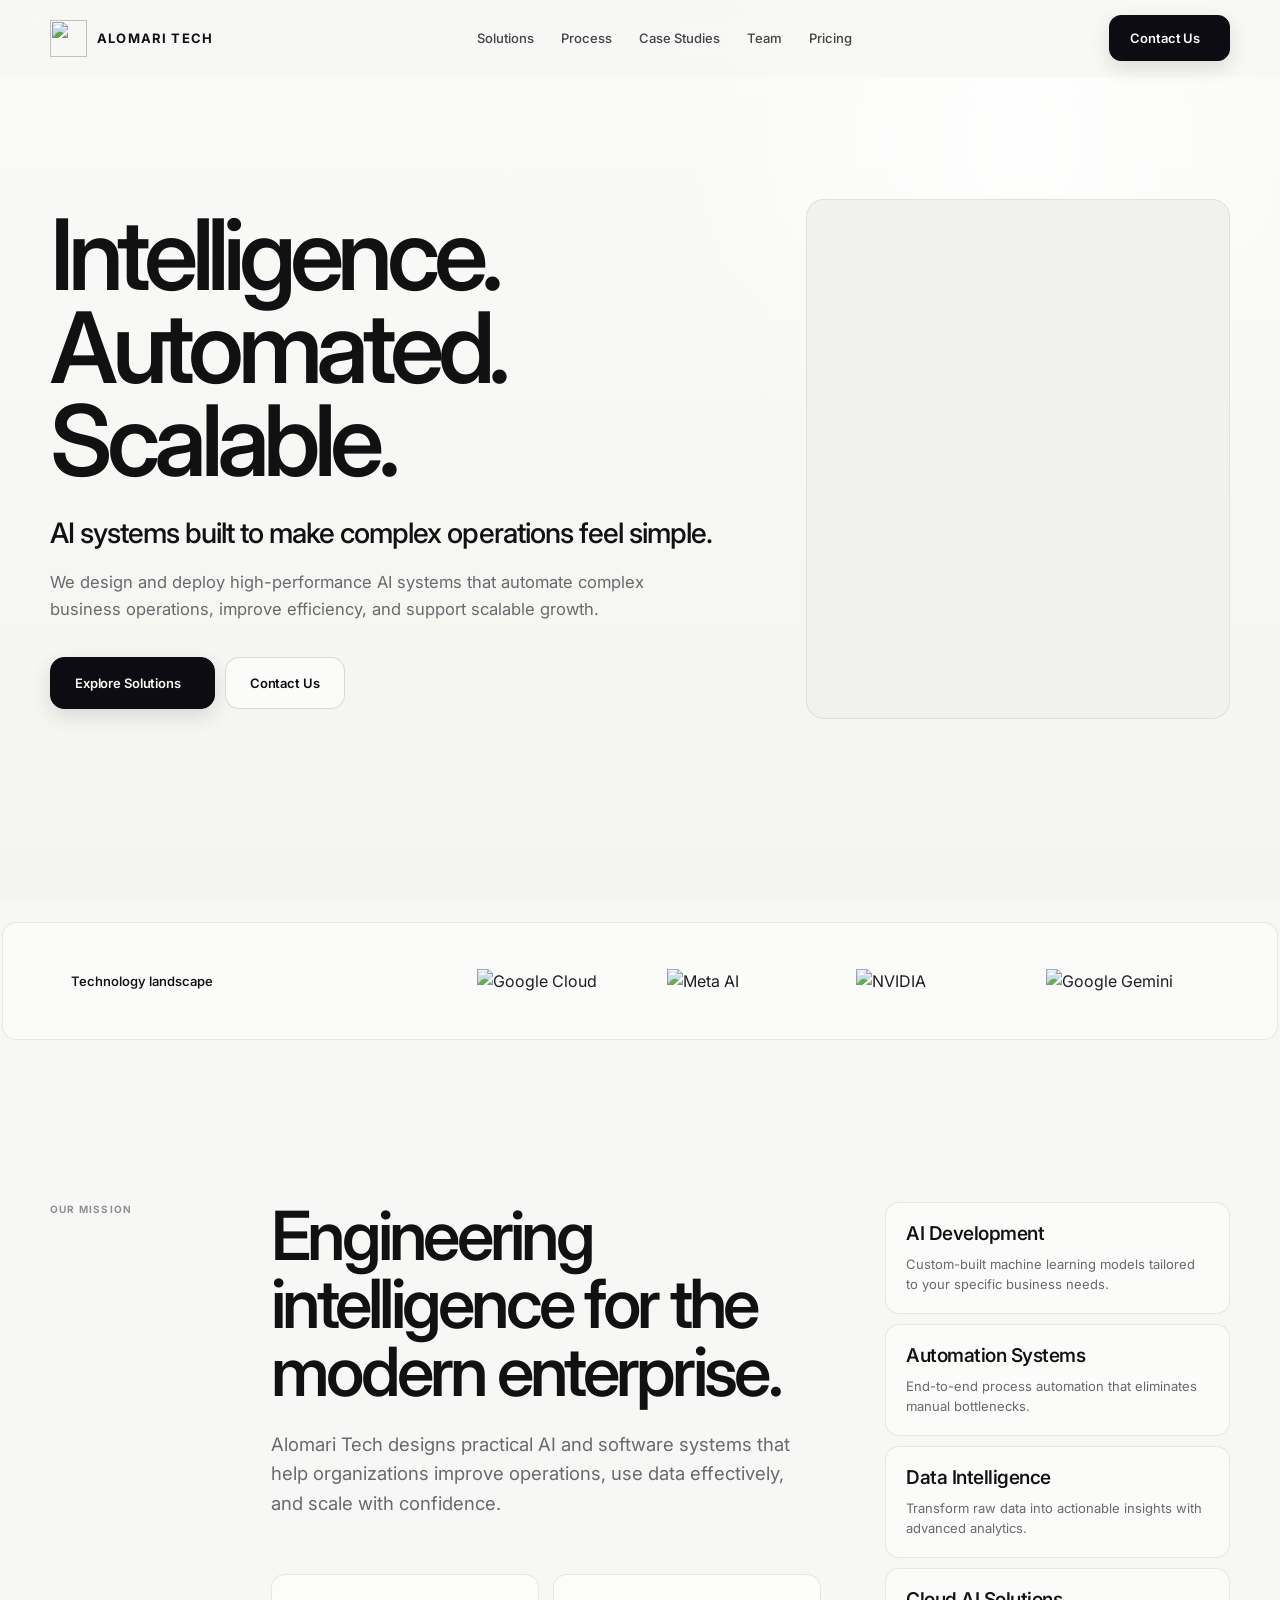
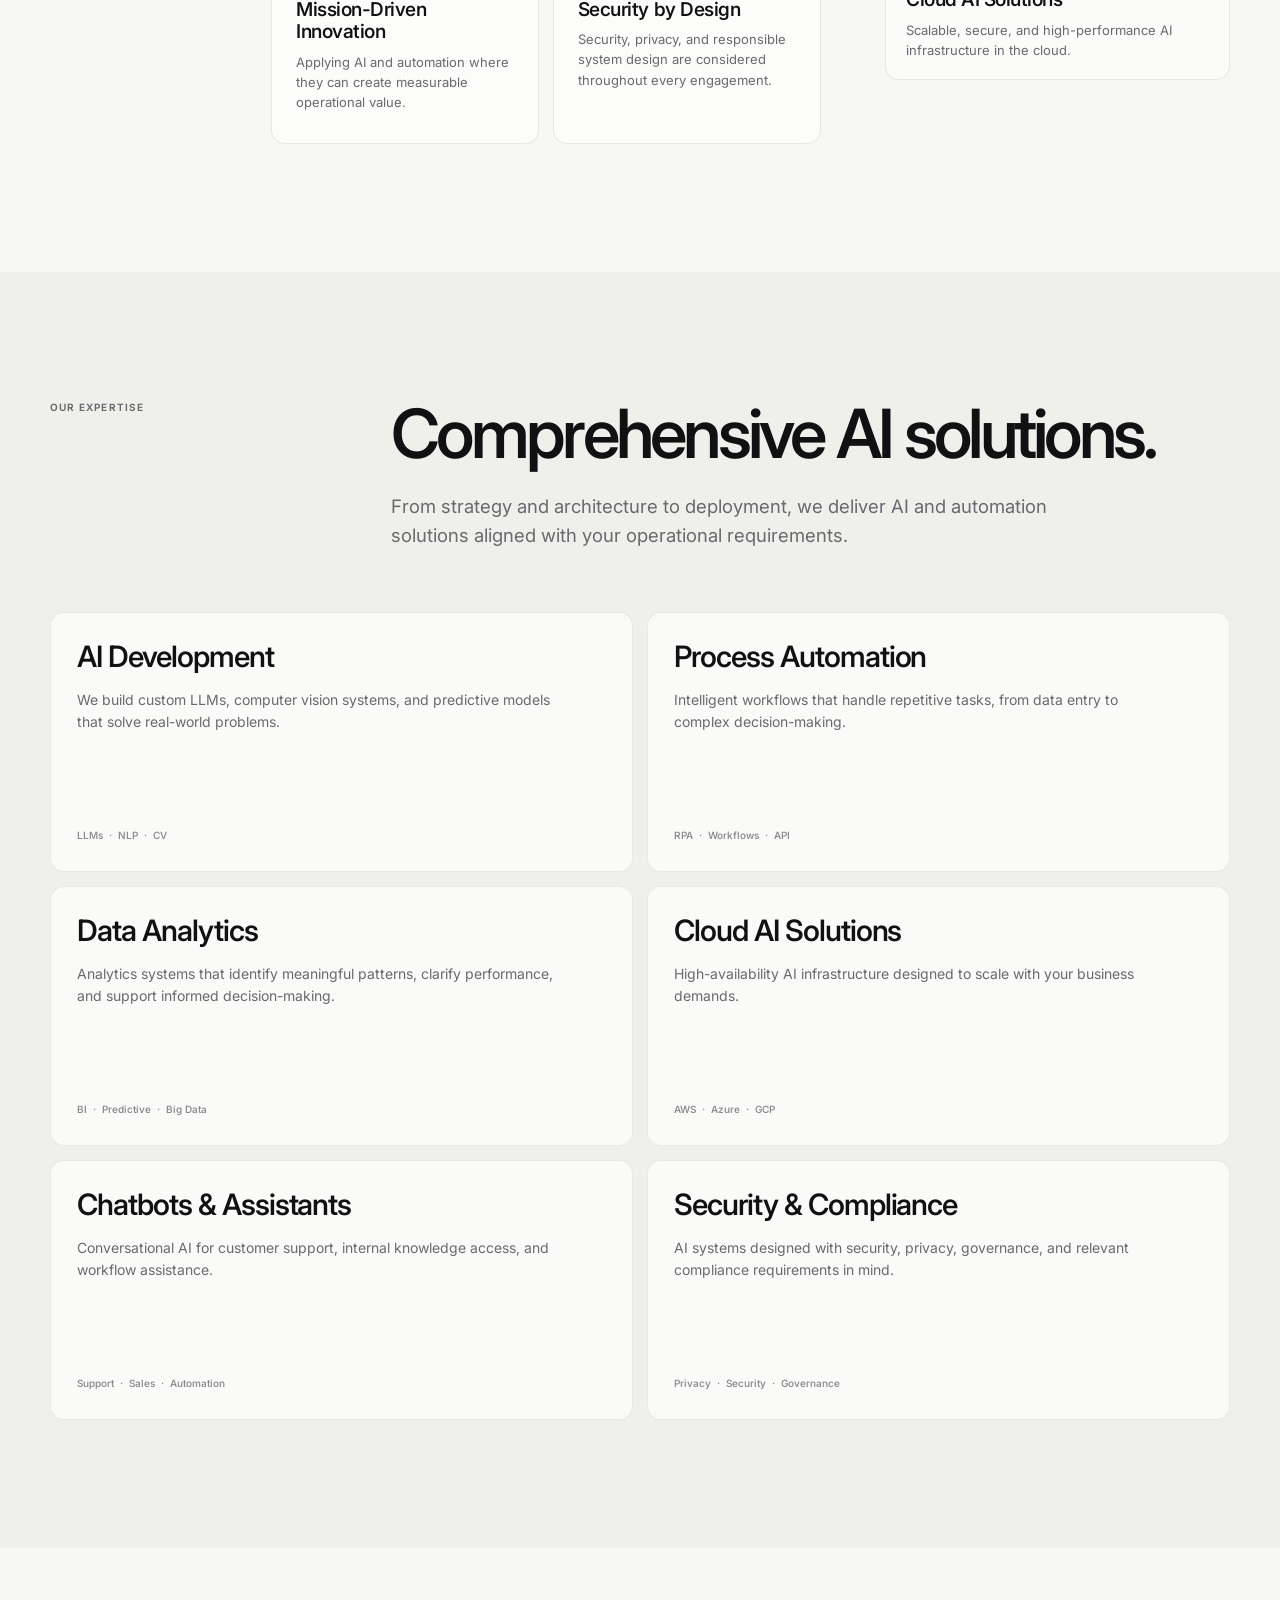
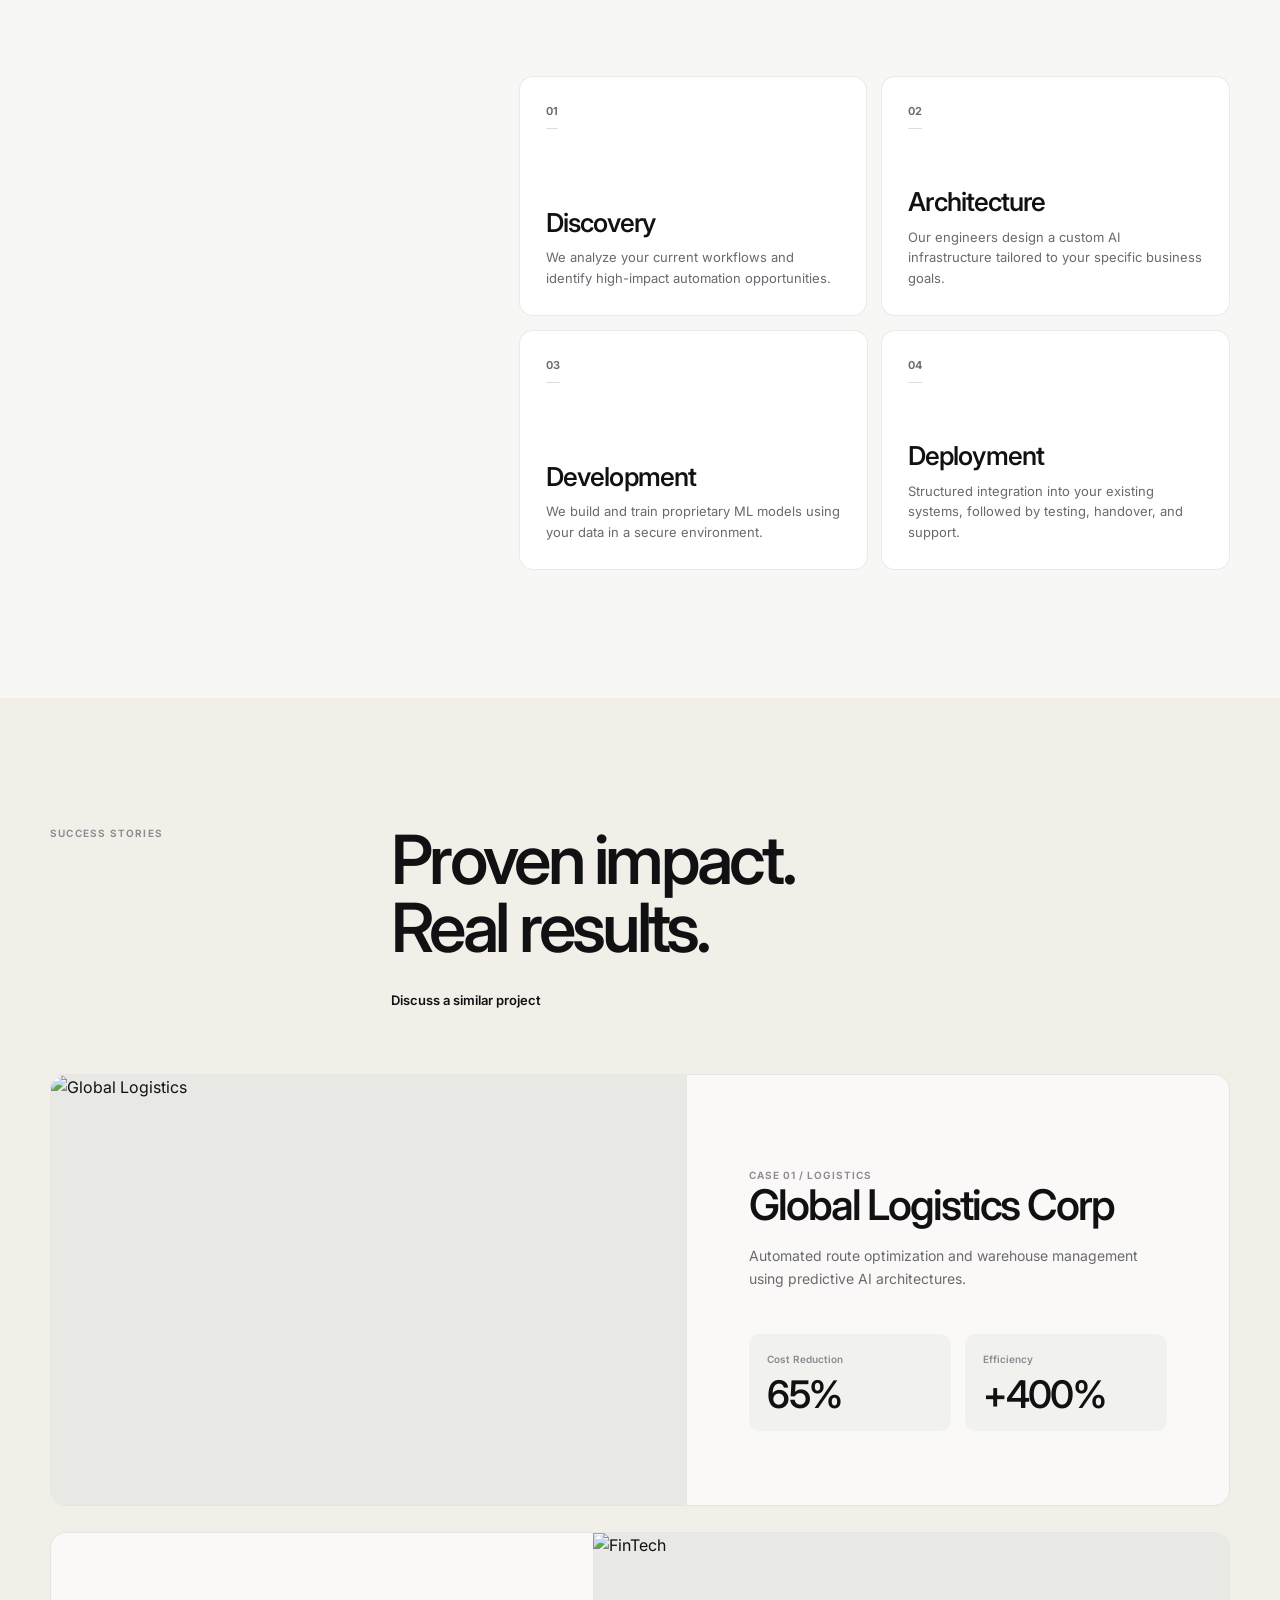
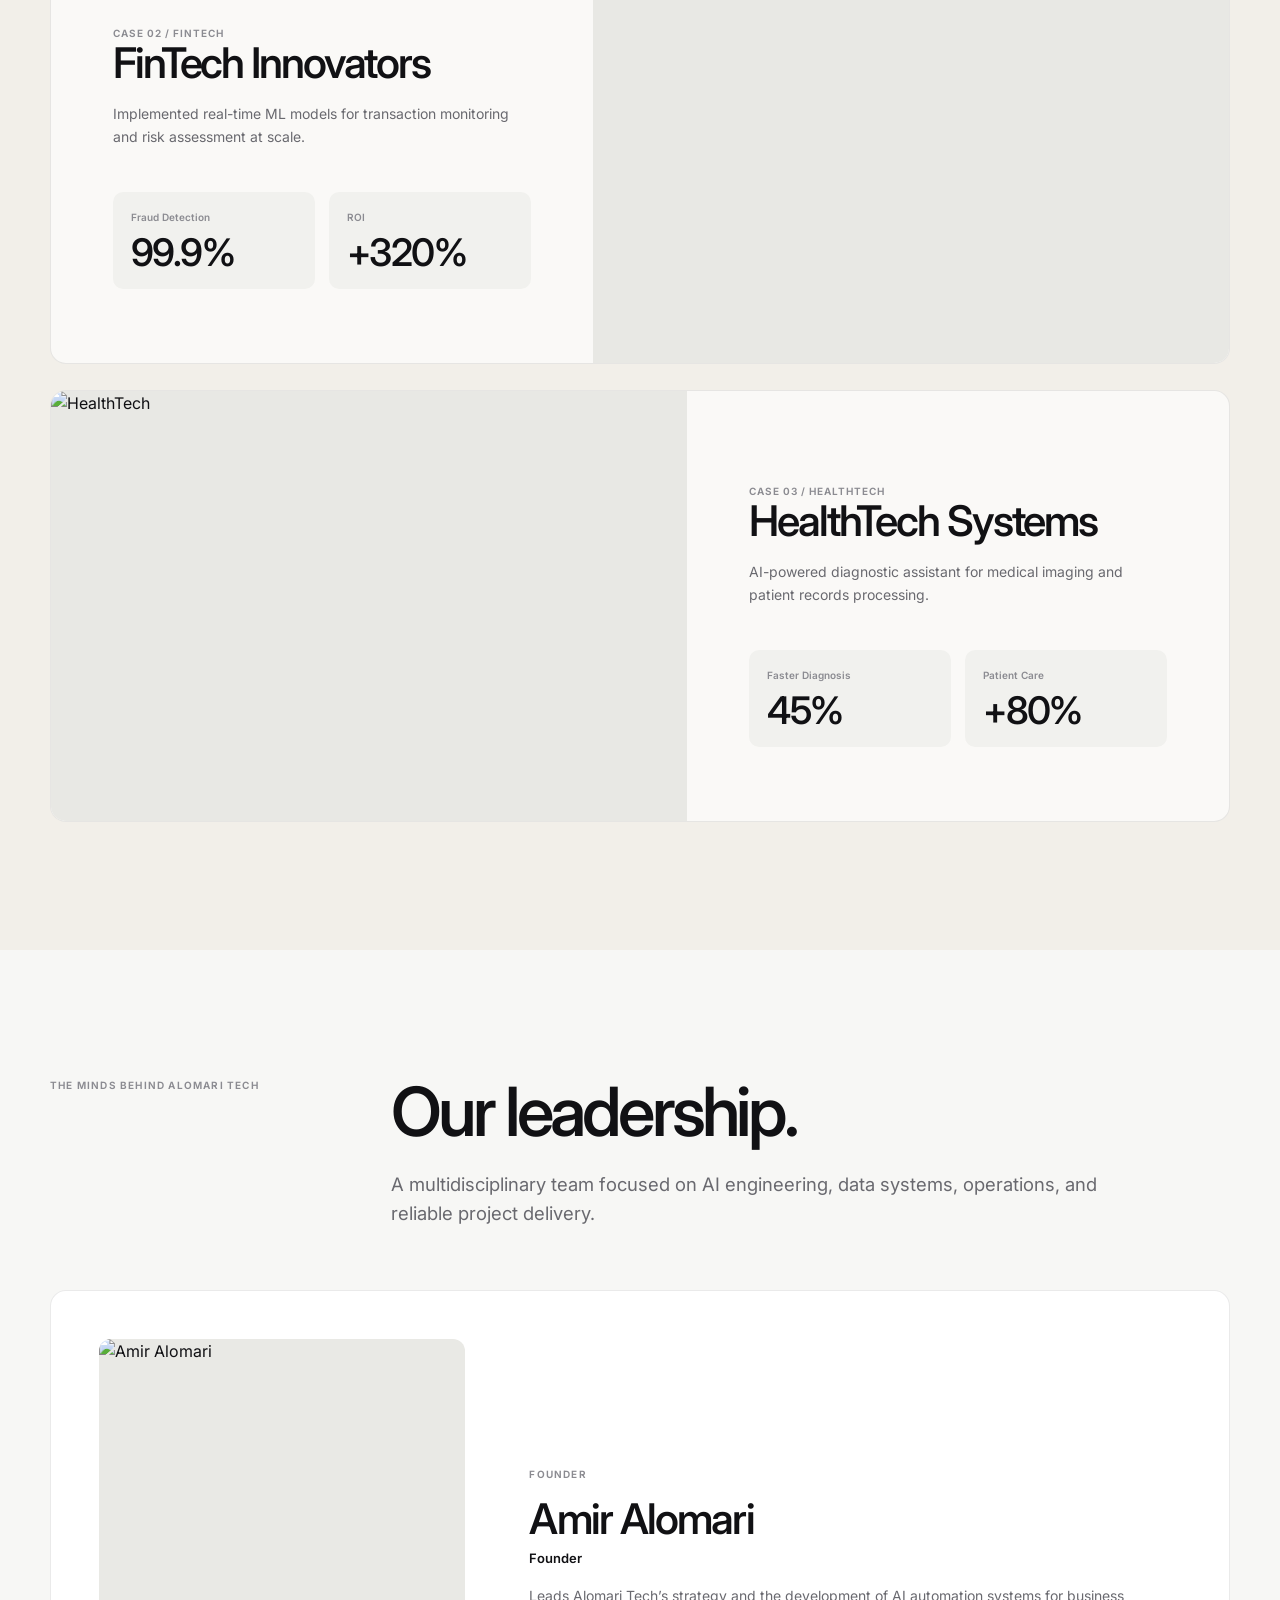
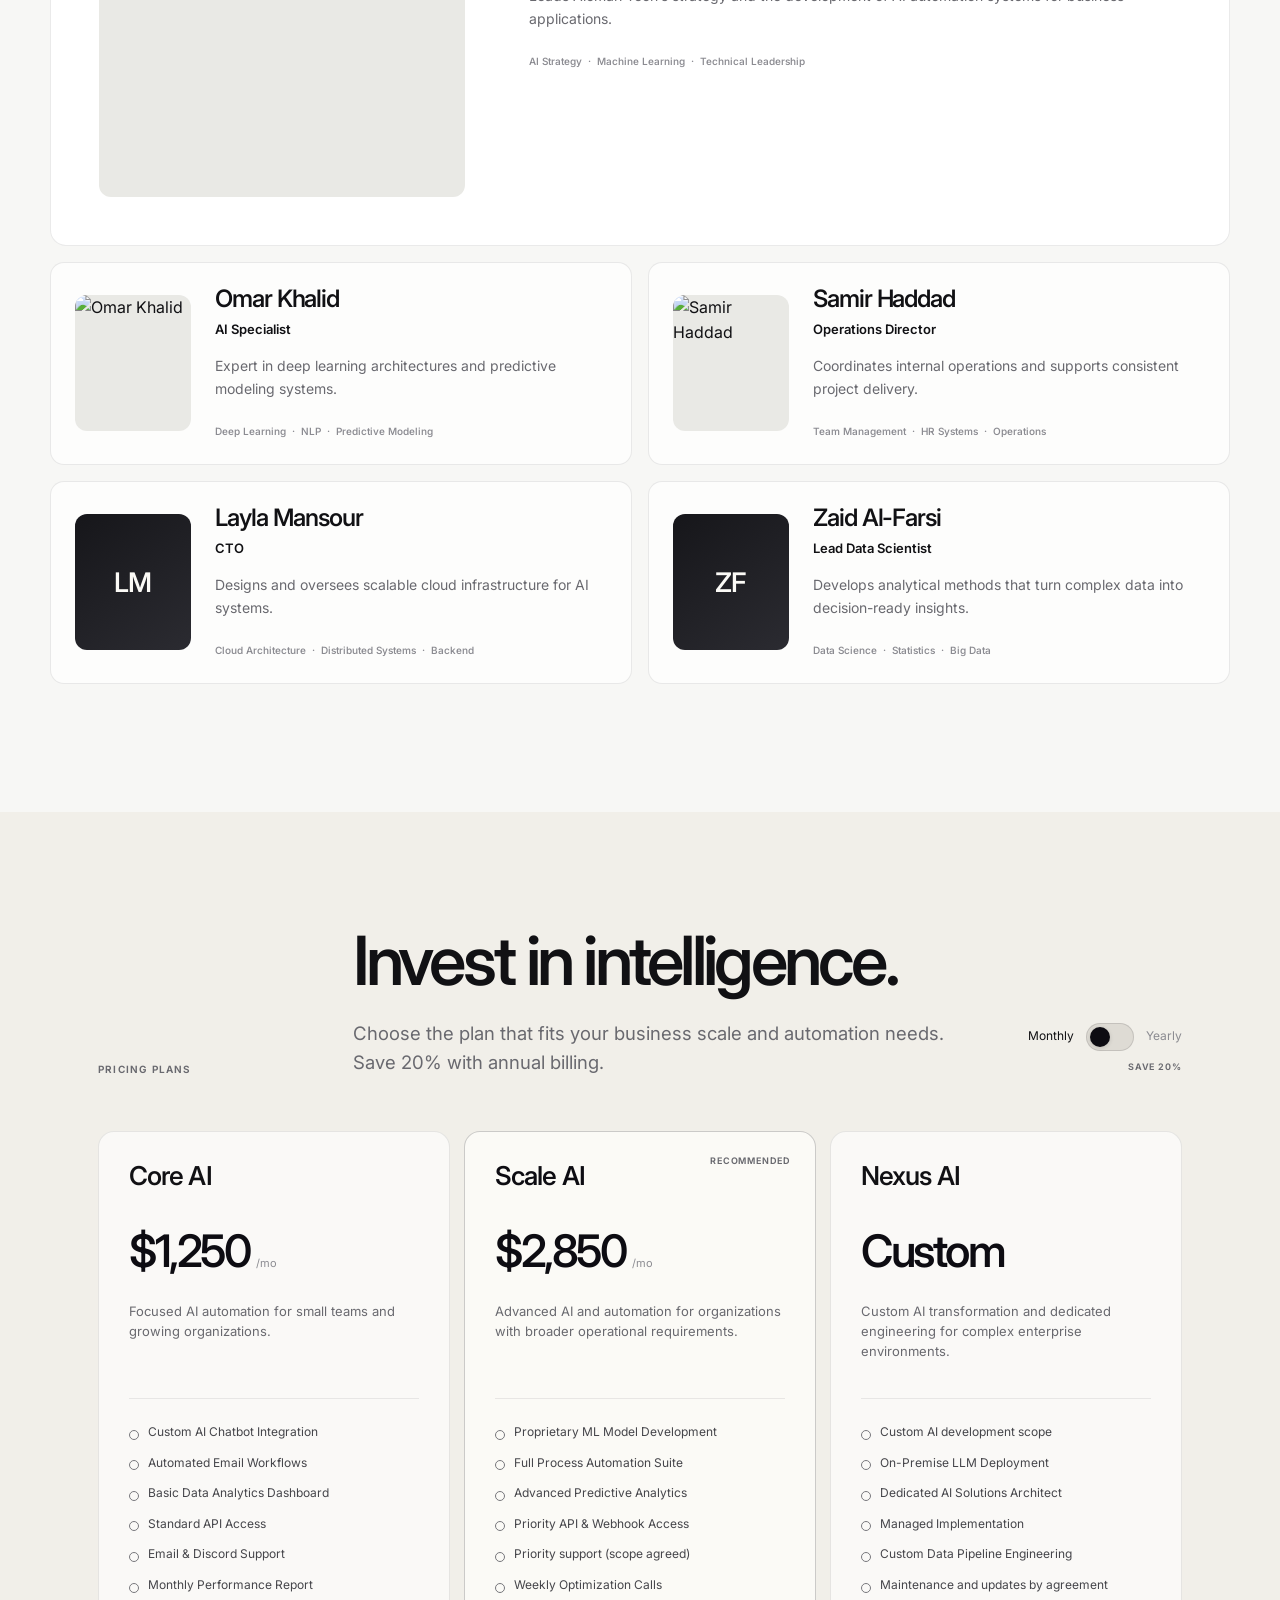
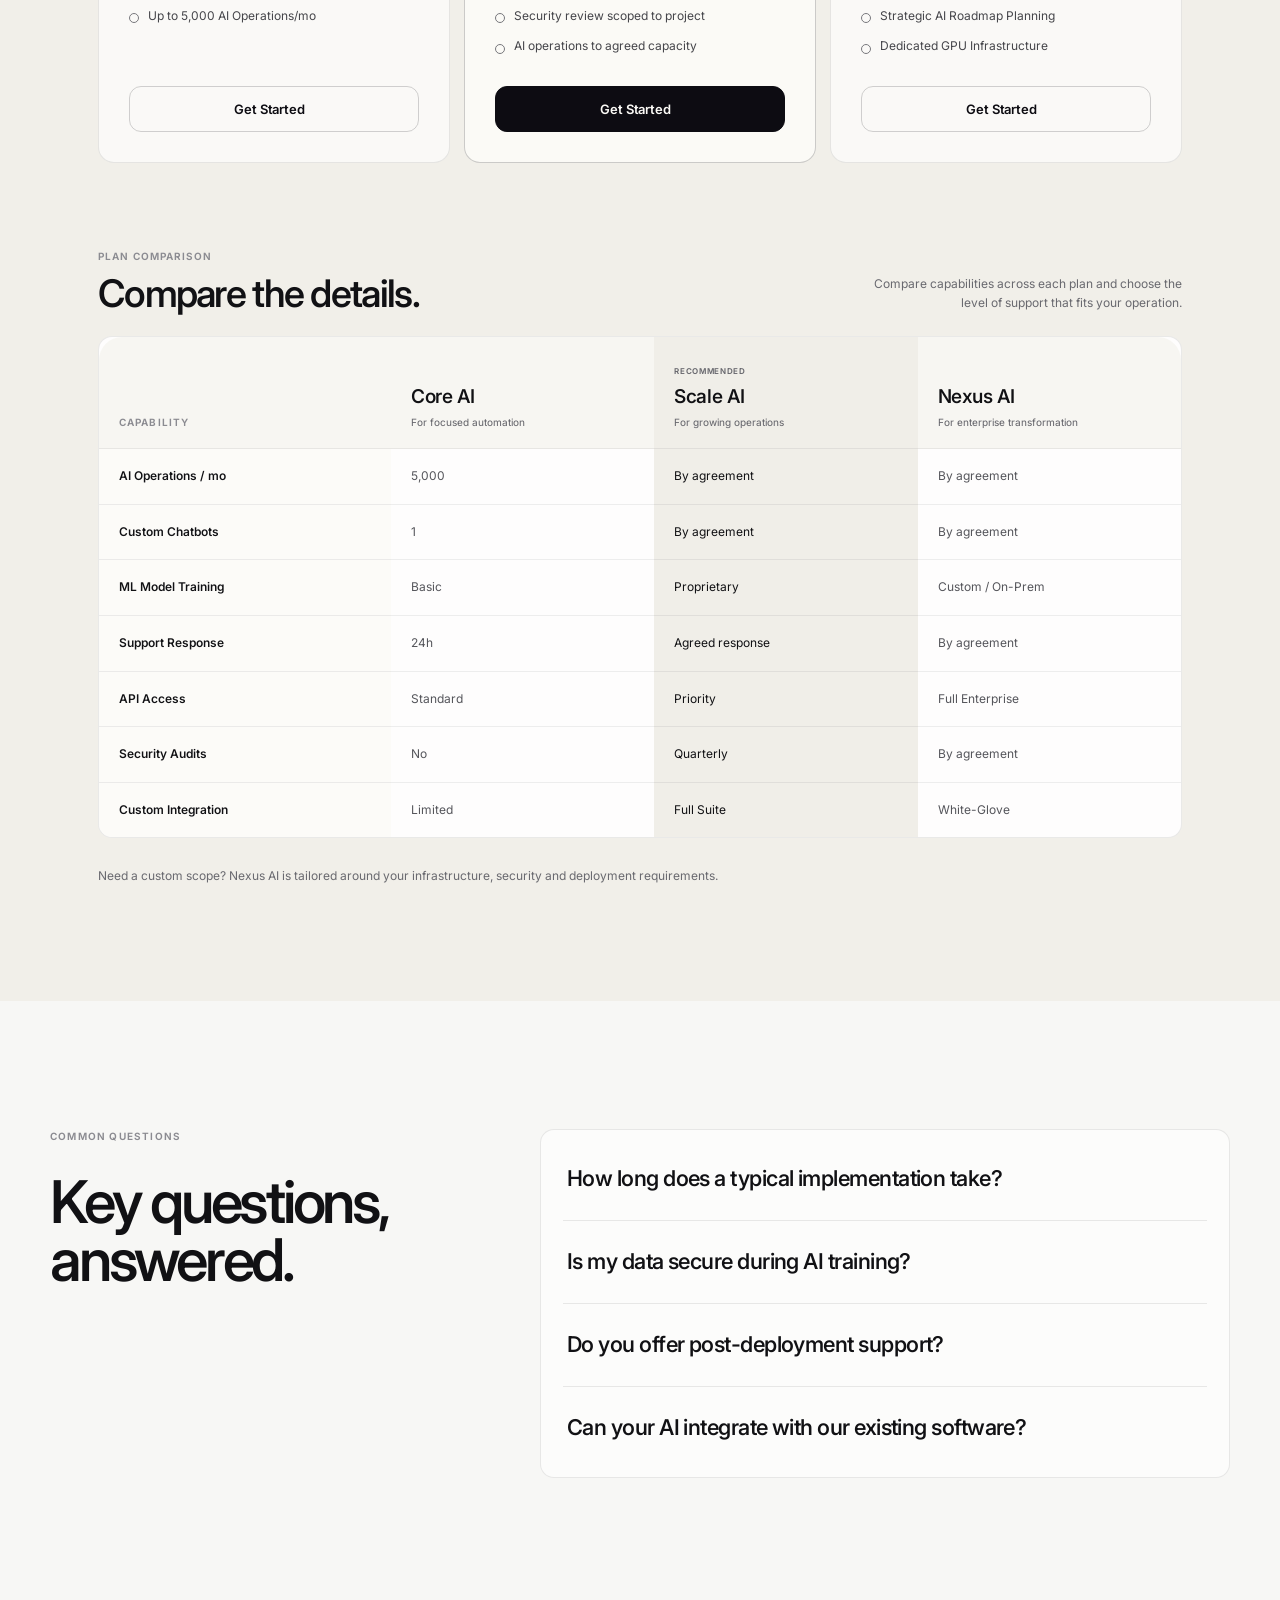
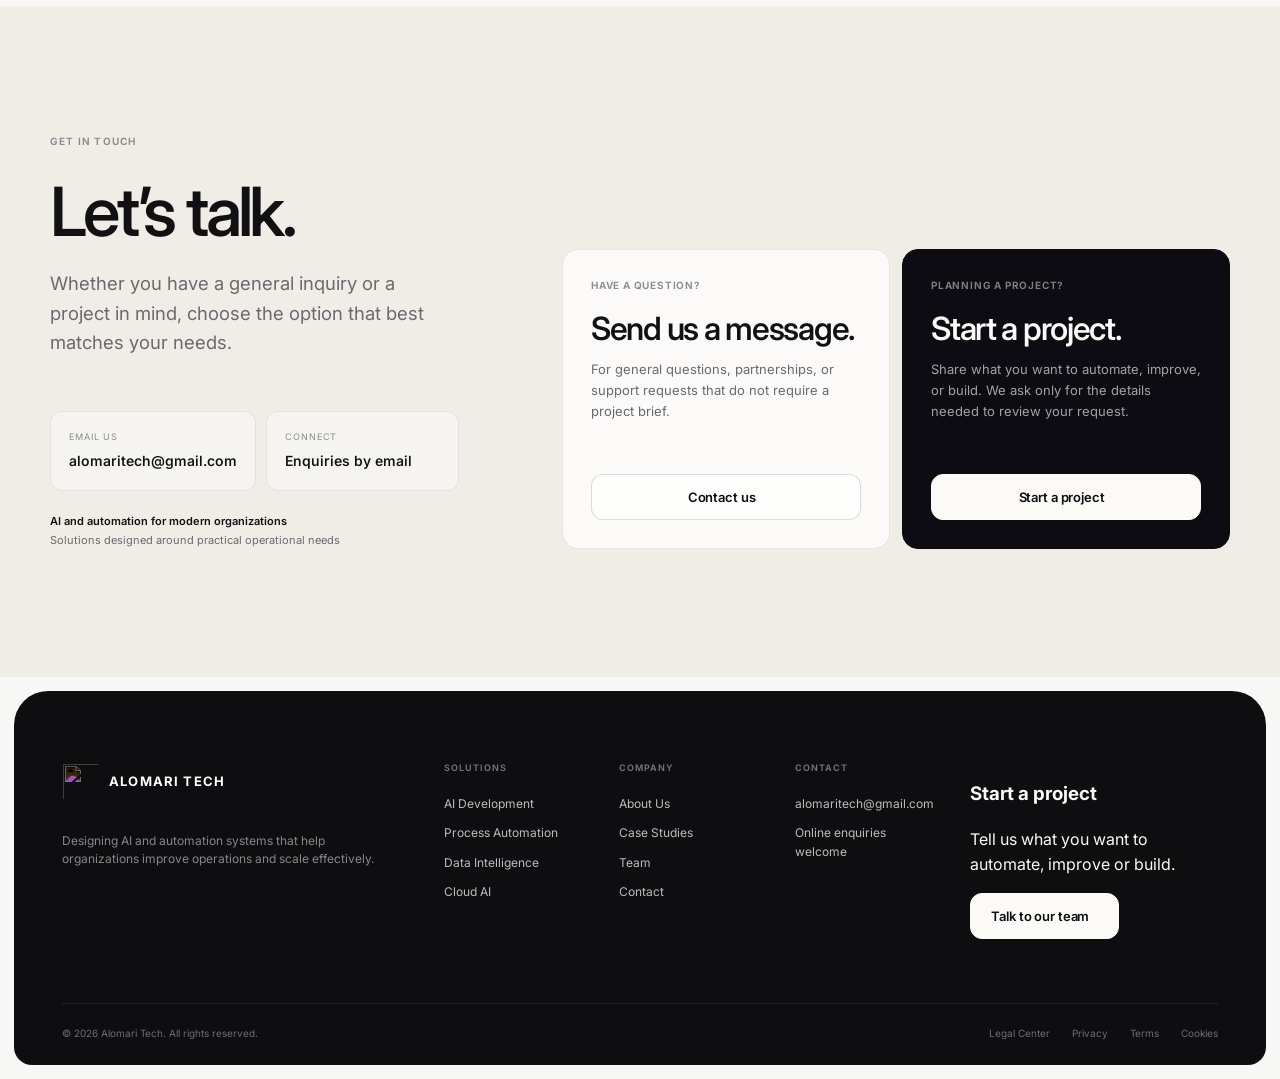
==== commit 08ea27eb: "Add files via upload" ====
--- a/index.html
+++ b/index.html
@@ -1,615 +1,628 @@
-<!DOCTYPE html>
-<html lang="en" dir="ltr" class="scroll-smooth">
-<head>
-  <meta charset="UTF-8" />
-  <meta name="viewport" content="width=device-width, initial-scale=1.0" />
-
-  <title>Alomari Tech | AI Automation &amp; Software Engineering</title>
-  <link rel="canonical" href="https://alomaritech.xyz/" />
-
-  <link rel="icon" href="https://github.com/amiralomarii/amiralomari/blob/main/Alomari%20Tech%20Logo.jpeg?raw=true" />
-  <link rel="apple-touch-icon" href="https://github.com/amiralomarii/amiralomari/blob/main/Alomari%20Tech%20Logo.jpeg?raw=true" />
-
-  <meta name="description" content="Alomari Tech designs and builds AI automation, data, cloud and software systems for businesses that need reliable, scalable technology." />
-  <meta name="keywords" content="Alomari Tech, AlomariTech, Amir Alomari, امير العمري, أمير العمري, AI automation, artificial intelligence systems, software engineering, business automation, robotics, programming, digital transformation, شركة تقنية, الذكاء الاصطناعي, برمجة, تطوير أنظمة, حلول برمجية" />
-  <meta name="author" content="Amir Alomari | أمير العمري" />
-  <meta name="robots" content="index, follow, max-image-preview:large, max-snippet:-1, max-video-preview:-1" />
-  <meta name="theme-color" content="#FBFAF6" />
-  <meta name="color-scheme" content="light" />
-
-  <meta property="og:type" content="website" />
-  <meta property="og:site_name" content="Alomari Tech | العمري تك" />
-  <meta property="og:title" content="Alomari Tech | AI Automation &amp; Software Engineering" />
-  <meta property="og:description" content="AI automation and software engineering for businesses that need reliable, scalable systems." />
-  <meta property="og:image" content="https://github.com/amiralomarii/amiralomari/blob/main/Alomari%20Tech%20Logo.jpeg?raw=true" />
-  <meta property="og:url" content="https://alomaritech.xyz/" />
-  <meta property="og:locale" content="en_US" />
-
-  <meta name="twitter:card" content="summary" />
-  <meta name="twitter:title" content="Alomari Tech | AI Automation &amp; Software Engineering" />
-  <meta name="twitter:description" content="AI automation and software engineering for businesses that need reliable, scalable systems." />
-  <meta name="twitter:image" content="https://github.com/amiralomarii/amiralomari/blob/main/Alomari%20Tech%20Logo.jpeg?raw=true" />
-  <meta name="twitter:image:alt" content="Alomari Tech logo" />
-  <meta property="og:image:alt" content="Alomari Tech logo" />
-
-  <link rel="preconnect" href="https://fonts.googleapis.com" />
-  <link rel="preconnect" href="https://fonts.gstatic.com" crossorigin />
-  <link href="https://fonts.googleapis.com/css2?family=Inter:wght@400;500;600&family=Space+Grotesk:wght@400;500;600;700&display=swap" rel="stylesheet" />
-
-  <script type="application/ld+json">
-  {
-    "@context": "https://schema.org",
-    "@graph": [
-      {
-        "@type": "Organization",
-        "@id": "https://alomaritech.xyz/#organization",
-        "name": "Alomari Tech",
-        "alternateName": ["AlomariTech", "العمري تك"],
-        "url": "https://alomaritech.xyz/",
-        "logo": "https://github.com/amiralomarii/amiralomari/blob/main/Alomari%20Tech%20Logo.jpeg?raw=true",
-        "description": "AI automation and software engineering company specializing in intelligent systems, business automation, data intelligence and cloud AI solutions.",
-        "email": "mailto:alomaritech@gmail.com",
-        "founder": { "@id": "https://alomaritech.xyz/#person" }
-      },
-      {
-        "@type": "Person",
-        "@id": "https://alomaritech.xyz/#person",
-        "name": "Amir Alomari",
-        "alternateName": ["أمير العمري", "امير العمري"],
-        "jobTitle": "CEO & Founder",
-        "worksFor": { "@id": "https://alomaritech.xyz/#organization" }
-      },
-      {
-        "@type": "WebSite",
-        "@id": "https://alomaritech.xyz/#website",
-        "url": "https://alomaritech.xyz/",
-        "name": "Alomari Tech",
-        "publisher": { "@id": "https://alomaritech.xyz/#organization" },
-        "inLanguage": "en"
-      },
-      {
-        "@type": "WebPage",
-        "@id": "https://alomaritech.xyz/#webpage",
-        "url": "https://alomaritech.xyz/",
-        "name": "Alomari Tech | AI Automation & Software Engineering",
-        "description": "Alomari Tech designs and builds AI automation, data, cloud and software systems for businesses that need reliable, scalable technology.",
-        "isPartOf": { "@id": "https://alomaritech.xyz/#website" },
-        "about": { "@id": "https://alomaritech.xyz/#organization" },
-        "inLanguage": "en"
-      }
-    ]
-  }
-  </script>
-
-  <script src="https://unpkg.com/lucide@latest/dist/umd/lucide.js" defer></script>
-  <link rel="stylesheet" href="style.css" />
-</head>
-<body>
-  <a class="skip-link" href="#main-content">Skip to content</a>
-  <div id="scroll-progress" aria-hidden="true"></div>
-
-  <header class="site-header" id="navbar">
-    <div class="container nav-shell">
-      <a class="brand" href="#hero" aria-label="Alomari Tech home">
-        <img src="https://github.com/amiralomarii/amiralomari/blob/main/Alomari%20Tech%20Logo.jpeg?raw=true" alt="Alomari Tech" class="brand-logo" />
-      </a>
-
-      <nav class="desktop-nav" aria-label="Primary navigation">
-        <a href="#services">Solutions</a>
-        <a href="#process">Process</a>
-        <a href="#cases">Case Studies</a>
-        <a href="#team">Team</a>
-        <a href="#pricing">Pricing</a>
-      </nav>
-
-      <a href="#contact" class="btn btn-dark nav-cta">Contact Us <i data-lucide="arrow-up-right" aria-hidden="true"></i></a>
-      <button class="menu-toggle" id="mobile-toggle" type="button" aria-label="Open menu" aria-expanded="false" aria-controls="mobile-menu">
-        <span></span><span></span>
-      </button>
-    </div>
-  </header>
-
-  <div class="menu-backdrop" id="mobile-backdrop" aria-hidden="true"></div>
-  <aside class="mobile-menu" id="mobile-menu" aria-hidden="true" aria-label="Mobile navigation" inert>
-    <div class="mobile-menu-head">
-      <a class="brand" href="#hero" data-close-menu aria-label="Alomari Tech home">
-        <img src="https://github.com/amiralomarii/amiralomari/blob/main/Alomari%20Tech%20Logo.jpeg?raw=true" alt="Alomari Tech" class="brand-logo" />
-      </a>
-      <button class="menu-close" id="mobile-close" type="button" aria-label="Close menu"><i data-lucide="x" aria-hidden="true"></i></button>
-    </div>
-    <nav class="mobile-nav" aria-label="Mobile primary navigation">
-      <a href="#about" data-close-menu><span>01</span>About</a>
-      <a href="#services" data-close-menu><span>02</span>Solutions</a>
-      <a href="#process" data-close-menu><span>03</span>Process</a>
-      <a href="#cases" data-close-menu><span>04</span>Case Studies</a>
-      <a href="#team" data-close-menu><span>05</span>Team</a>
-      <a href="#pricing" data-close-menu><span>06</span>Pricing</a>
-      <a href="#faq" data-close-menu><span>07</span>FAQ</a>
-    </nav>
-    <div class="mobile-menu-foot">
-      <a href="mailto:alomaritech@gmail.com">alomaritech@gmail.com</a>
-      <a href="#contact" class="btn btn-dark btn-block" data-close-menu data-project-trigger>Start a Project <i data-lucide="arrow-right" aria-hidden="true"></i></a>
-    </div>
-  </aside>
-
-  <main id="main-content">
-    <section id="hero" class="hero section-light">
-      <div class="container hero-grid">
-        <div class="hero-copy">
-          <p class="hero-kicker reveal">ALOMARI TECH · Enterprise AI &amp; Automation</p>
-          <h1 class="hero-title reveal">Intelligence.<br />Automated. Scalable.</h1>
-          <p class="hero-statement reveal">AI systems built to make complex operations feel simple.</p>
-          <p class="hero-description reveal">We design and deploy high-performance AI systems that automate complex business operations, improve efficiency, and support scalable growth.</p>
-          <div class="hero-actions reveal">
-            <a href="#services" class="btn btn-dark btn-lg">Explore Solutions <i data-lucide="arrow-right" aria-hidden="true"></i></a>
-            <a href="#contact" class="btn btn-line btn-lg" data-contact-trigger>Contact Us</a>
-          </div>
-        </div>
-
-        <div class="hero-brand-panel reveal" aria-hidden="true">
-          <div class="hero-mark-wrap">
-            <img src="https://github.com/amiralomarii/amiralomari/blob/main/Alomari%20Tech%20Logo.jpeg?raw=true" alt="" class="hero-mark" />
-          </div>
-          <div class="hero-panel-meta">
-            <span>AI / Automation / Software</span>
-            <span>01 — 26</span>
-          </div>
-        </div>
-      </div>
-      <div class="container hero-foot reveal">
-        <span>Engineering intelligent systems for modern business.</span>
-        <a href="#about">Discover Alomari Tech <i data-lucide="arrow-down" aria-hidden="true"></i></a>
-      </div>
-    </section>
-
-    <section class="partners section-light" aria-label="Technology ecosystem">
-      <div class="container partners-row reveal">
-        <div class="partners-intro">
-          <span class="section-index">01</span>
-          <p>Technology ecosystem</p>
-        </div>
-        <div class="partner-logos" style="grid-template-columns:repeat(4,minmax(0,1fr));">
-          <img src="https://www.vectorlogo.zone/logos/google_cloud/google_cloud-ar21.svg" alt="Google Cloud" referrerpolicy="no-referrer" />
-          <img src="https://upload.wikimedia.org/wikipedia/commons/7/7b/Meta_Platforms_Inc._logo.svg" alt="Meta AI" referrerpolicy="no-referrer" />
-          <img src="https://www.vectorlogo.zone/logos/nvidia/nvidia-ar21.svg" alt="NVIDIA" referrerpolicy="no-referrer" />
-          <img src="https://upload.wikimedia.org/wikipedia/commons/d/d9/Google_Gemini_logo_2025.svg" alt="Google Gemini" title="Google Gemini - Gemini Educator certified" referrerpolicy="no-referrer" style="width:min(76%,132px);max-height:36px;filter:none;opacity:.86;" />
-        </div>
-      </div>
-    </section>
-
-    <section id="about" class="about section-light section-pad">
-      <div class="container editorial-grid">
-        <div class="section-meta reveal">
-          <span class="section-index">02</span>
-          <span>Our Mission</span>
-        </div>
-        <div class="about-main">
-          <h2 class="display-heading reveal">Engineering intelligence for the modern enterprise.</h2>
-          <p class="lead-copy reveal">Alomari Tech designs practical AI and software systems that help organizations improve operations, use data effectively, and scale with confidence.</p>
-
-          <div class="mission-points reveal">
-            <article>
-              <span>01</span>
-              <div><h3>Mission-Driven Innovation</h3><p>Applying AI and automation where they can create measurable operational value.</p></div>
-            </article>
-            <article>
-              <span>02</span>
-              <div><h3>Enterprise-Grade Security</h3><p>Security, privacy, and responsible system design are considered throughout every engagement.</p></div>
-            </article>
-          </div>
-        </div>
-
-        <div class="capability-index reveal" aria-label="Core capabilities">
-          <article><span>01</span><h3>AI Development</h3><p>Custom-built machine learning models tailored to your specific business needs.</p></article>
-          <article><span>02</span><h3>Automation Systems</h3><p>End-to-end process automation that eliminates manual bottlenecks.</p></article>
-          <article><span>03</span><h3>Data Intelligence</h3><p>Transform raw data into actionable insights with advanced analytics.</p></article>
-          <article><span>04</span><h3>Cloud AI Solutions</h3><p>Scalable, secure, and high-performance AI infrastructure in the cloud.</p></article>
-        </div>
-      </div>
-    </section>
-
-    <section id="services" class="services section-dark section-pad">
-      <div class="container">
-        <div class="section-heading-row reveal">
-          <div class="section-meta section-meta-light"><span class="section-index">03</span><span>Our Expertise</span></div>
-          <div>
-            <h2 class="display-heading">Comprehensive AI solutions.</h2>
-            <p class="lead-copy muted-light">From strategy and architecture to deployment, we deliver AI and automation solutions aligned with your operational requirements.</p>
-          </div>
-        </div>
-
-        <div class="service-list">
-          <article class="service-row reveal">
-            <span class="service-num">01</span><h3>AI Development</h3><p>We build custom LLMs, computer vision systems, and predictive models that solve real-world problems.</p><div class="service-tags"><span>LLMs</span><span>NLP</span><span>CV</span></div>
-          </article>
-          <article class="service-row reveal">
-            <span class="service-num">02</span><h3>Process Automation</h3><p>Intelligent workflows that handle repetitive tasks, from data entry to complex decision-making.</p><div class="service-tags"><span>RPA</span><span>Workflows</span><span>API</span></div>
-          </article>
-          <article class="service-row reveal">
-            <span class="service-num">03</span><h3>Data Analytics</h3><p>Analytics systems that identify meaningful patterns, clarify performance, and support informed decision-making.</p><div class="service-tags"><span>BI</span><span>Predictive</span><span>Big Data</span></div>
-          </article>
-          <article class="service-row reveal">
-            <span class="service-num">04</span><h3>Cloud AI Solutions</h3><p>High-availability AI infrastructure designed to scale with your business demands.</p><div class="service-tags"><span>AWS</span><span>Azure</span><span>GCP</span></div>
-          </article>
-          <article class="service-row reveal">
-            <span class="service-num">05</span><h3>Chatbots &amp; Assistants</h3><p>Conversational AI for customer support, internal knowledge access, and workflow assistance.</p><div class="service-tags"><span>Support</span><span>Sales</span><span>24/7</span></div>
-          </article>
-          <article class="service-row reveal">
-            <span class="service-num">06</span><h3>Security &amp; Compliance</h3><p>AI systems designed with security, privacy, governance, and relevant compliance requirements in mind.</p><div class="service-tags"><span>GDPR</span><span>SOC2</span><span>Ethics</span></div>
-          </article>
-        </div>
-      </div>
-    </section>
-
-    <section id="process" class="process section-light section-pad">
-      <div class="container process-layout">
-        <div class="process-intro reveal">
-          <div class="section-meta"><span class="section-index">04</span><span>Our Methodology</span></div>
-          <h2 class="display-heading">The Alomari Path.</h2>
-        </div>
-        <ol class="process-list">
-          <li class="reveal"><span class="process-num">01</span><div><h3>Discovery</h3><p>We analyze your current workflows and identify high-impact automation opportunities.</p></div></li>
-          <li class="reveal"><span class="process-num">02</span><div><h3>Architecture</h3><p>Our engineers design a custom AI infrastructure tailored to your specific business goals.</p></div></li>
-          <li class="reveal"><span class="process-num">03</span><div><h3>Development</h3><p>We build and train proprietary ML models using your data in a secure environment.</p></div></li>
-          <li class="reveal"><span class="process-num">04</span><div><h3>Deployment</h3><p>Structured integration into your existing systems, followed by testing, handover, and support.</p></div></li>
-        </ol>
-      </div>
-    </section>
-
-    <section id="cases" class="cases section-warm section-pad">
-      <div class="container">
-        <div class="section-heading-row cases-heading reveal">
-          <div class="section-meta"><span class="section-index">05</span><span>Success Stories</span></div>
-          <div><h2 class="display-heading">Proven impact.<br />Real results.</h2><a href="#contact" class="text-link">Discuss a similar project <i data-lucide="arrow-right" aria-hidden="true"></i></a></div>
-        </div>
-
-        <div class="case-list">
-          <article class="case-study reveal">
-            <div class="case-media"><img src="https://images.unsplash.com/photo-1586528116311-ad8dd3c8310d?auto=format&amp;fit=crop&amp;q=80&amp;w=1200" alt="Global Logistics" loading="lazy" referrerpolicy="no-referrer" /></div>
-            <div class="case-copy"><p class="case-meta">Case 01 / Logistics</p><h3>Global Logistics Corp</h3><p>Automated route optimization and warehouse management using predictive AI architectures.</p><dl class="metric-row"><div><dt>Cost Reduction</dt><dd>65%</dd></div><div><dt>Efficiency</dt><dd>+400%</dd></div></dl></div>
-          </article>
-          <article class="case-study reverse reveal">
-            <div class="case-media"><img src="https://images.unsplash.com/photo-1551288049-bebda4e38f71?auto=format&amp;fit=crop&amp;q=80&amp;w=1200" alt="FinTech" loading="lazy" referrerpolicy="no-referrer" /></div>
-            <div class="case-copy"><p class="case-meta">Case 02 / FinTech</p><h3>FinTech Innovators</h3><p>Implemented real-time ML models for transaction monitoring and risk assessment at scale.</p><dl class="metric-row"><div><dt>Fraud Detection</dt><dd>99.9%</dd></div><div><dt>ROI</dt><dd>+320%</dd></div></dl></div>
-          </article>
-          <article class="case-study reveal">
-            <div class="case-media"><img src="https://images.unsplash.com/photo-1576091160550-2173dba999ef?auto=format&amp;fit=crop&amp;q=80&amp;w=1200" alt="HealthTech" loading="lazy" referrerpolicy="no-referrer" /></div>
-            <div class="case-copy"><p class="case-meta">Case 03 / HealthTech</p><h3>HealthTech Systems</h3><p>AI-powered diagnostic assistant for medical imaging and patient records processing.</p><dl class="metric-row"><div><dt>Faster Diagnosis</dt><dd>45%</dd></div><div><dt>Patient Care</dt><dd>+80%</dd></div></dl></div>
-          </article>
-        </div>
-      </div>
-    </section>
-
-    <section id="team" class="team section-light section-pad">
-      <div class="container">
-        <div class="section-heading-row reveal">
-          <div class="section-meta"><span class="section-index">06</span><span>The Minds Behind Alomari Tech</span></div>
-          <div><h2 class="display-heading">Our leadership.</h2><p class="lead-copy">A multidisciplinary team focused on AI engineering, data systems, operations, and reliable project delivery.</p></div>
-        </div>
-
-        <div class="team-layout">
-          <article class="founder-profile reveal">
-            <div class="team-photo founder-photo"><img src="https://i.ibb.co/bMZKSgXg/Amir-Alomari-Pfp.jpg" alt="Amir Alomari" loading="lazy" referrerpolicy="no-referrer" /></div>
-            <div class="team-details"><p class="team-label">Founder</p><h3>Amir Alomari</h3><p class="team-role">CEO &amp; Founder</p><p>Leads Alomari Tech’s strategy and the development of AI automation systems for business applications.</p><ul class="skill-list"><li>AI Strategy</li><li>Machine Learning</li><li>Technical Leadership</li></ul></div>
-          </article>
-
-          <div class="team-roster">
-            <article class="team-member reveal"><div class="team-photo"><img src="https://i.ibb.co/XkdXBkk4/Omar-Khalid.png" alt="Omar Khalid" loading="lazy" referrerpolicy="no-referrer" /></div><div class="team-details"><h3>Omar Khalid</h3><p class="team-role">AI Specialist</p><p>Expert in deep learning architectures and predictive modeling systems.</p><ul class="skill-list"><li>Deep Learning</li><li>NLP</li><li>Predictive Modeling</li></ul></div></article>
-            <article class="team-member reveal"><div class="team-photo"><img src="https://i.ibb.co/xS71NpFq/Samir-Haddad.jpg" alt="Samir Haddad" loading="lazy" referrerpolicy="no-referrer" /></div><div class="team-details"><h3>Samir Haddad</h3><p class="team-role">Operations Director</p><p>Coordinates internal operations and supports consistent project delivery.</p><ul class="skill-list"><li>Team Management</li><li>HR Systems</li><li>Operations</li></ul></div></article>
-            <article class="team-member reveal"><div class="team-photo team-initials" aria-label="Layla Mansour initials">LM</div><div class="team-details"><h3>Layla Mansour</h3><p class="team-role">CTO</p><p>Designs and oversees scalable cloud infrastructure for AI systems.</p><ul class="skill-list"><li>Cloud Architecture</li><li>Distributed Systems</li><li>Backend</li></ul></div></article>
-            <article class="team-member reveal"><div class="team-photo team-initials" aria-label="Zaid Al-Farsi initials">ZF</div><div class="team-details"><h3>Zaid Al-Farsi</h3><p class="team-role">Lead Data Scientist</p><p>Develops analytical methods that turn complex data into decision-ready insights.</p><ul class="skill-list"><li>Data Science</li><li>Statistics</li><li>Big Data</li></ul></div></article>
-          </div>
-        </div>
-      </div>
-    </section>
-
-    <section id="pricing" class="pricing section-dark section-pad">
-      <div class="container">
-        <div class="pricing-head reveal">
-          <div class="section-meta section-meta-light"><span class="section-index">07</span><span>Pricing Plans</span></div>
-          <div class="pricing-title"><h2 class="display-heading">Invest in intelligence.</h2><p class="lead-copy muted-light">Choose the plan that fits your business scale and automation needs. Save 20% with annual billing.</p></div>
-          <div class="billing-control" aria-label="Billing cycle">
-            <span class="billing-label active" id="label-monthly">Monthly</span>
-            <button class="billing-toggle" id="billing-toggle" type="button" role="switch" aria-checked="false" aria-label="Switch to yearly billing"><span id="toggle-knob"></span></button>
-            <span class="billing-label" id="label-yearly">Yearly</span>
-            <span class="save-label">Save 20%</span>
-          </div>
-        </div>
-
-        <div class="pricing-grid">
-          <article class="pricing-card reveal">
-            <div class="pricing-card-head"><p class="plan-index">01</p><h3 class="pricing-name">Core AI</h3></div>
-            <div class="pricing-price-row"><span class="pricing-price" data-monthly="$1,250" data-yearly="$12,000">$1,250</span><span class="pricing-period">/mo</span></div>
-            <p class="pricing-desc">Focused AI automation for small teams and growing organizations.</p>
-            <ul class="pricing-features"><li>Custom AI Chatbot Integration</li><li>Automated Email Workflows</li><li>Basic Data Analytics Dashboard</li><li>Standard API Access</li><li>Email &amp; Discord Support</li><li>Monthly Performance Report</li><li>Up to 5,000 AI Operations/mo</li></ul>
-            <button class="btn btn-light-outline btn-block" type="button" onclick="selectPlan('Core AI')">Get Started <i data-lucide="arrow-right" aria-hidden="true"></i></button>
-          </article>
-
-          <article class="pricing-card recommended reveal">
-            <div class="recommended-label">Recommended</div>
-            <div class="pricing-card-head"><p class="plan-index">02</p><h3 class="pricing-name">Scale AI</h3></div>
-            <div class="pricing-price-row"><span class="pricing-price" data-monthly="$2,850" data-yearly="$27,360">$2,850</span><span class="pricing-period">/mo</span></div>
-            <p class="pricing-desc">Advanced AI and automation for organizations with broader operational requirements.</p>
-            <ul class="pricing-features"><li>Proprietary ML Model Development</li><li>Full Process Automation Suite</li><li>Advanced Predictive Analytics</li><li>Priority API &amp; Webhook Access</li><li>24/7 Dedicated Support</li><li>Weekly Optimization Calls</li><li>AI Security &amp; Compliance Audit</li><li>Unlimited AI Operations</li></ul>
-            <button class="btn btn-light btn-block" type="button" onclick="selectPlan('Scale AI')">Get Started <i data-lucide="arrow-right" aria-hidden="true"></i></button>
-          </article>
-
-          <article class="pricing-card reveal">
-            <div class="pricing-card-head"><p class="plan-index">03</p><h3 class="pricing-name">Nexus AI</h3></div>
-            <div class="pricing-price-row"><span class="pricing-price" data-monthly="Custom" data-yearly="Custom">Custom</span></div>
-            <p class="pricing-desc">Custom AI transformation and dedicated engineering for complex enterprise environments.</p>
-            <ul class="pricing-features"><li>Unlimited Custom AI Development</li><li>On-Premise LLM Deployment</li><li>Dedicated AI Solutions Architect</li><li>Managed Implementation</li><li>Custom Data Pipeline Engineering</li><li>Lifetime Maintenance &amp; Updates</li><li>Strategic AI Roadmap Planning</li><li>Dedicated GPU Infrastructure</li></ul>
-            <button class="btn btn-light-outline btn-block" type="button" onclick="selectPlan('Nexus AI')">Get Started <i data-lucide="arrow-right" aria-hidden="true"></i></button>
-          </article>
-        </div>
-
-        <div class="comparison reveal">
-          <div class="comparison-head">
-            <div>
-              <p class="comparison-kicker">Plan comparison</p>
-              <h3>Compare the details.</h3>
-            </div>
-            <p>Compare capabilities across each plan and choose the level of support that fits your operation.</p>
-          </div>
-
-          <div class="comparison-desktop" aria-label="Pricing plan comparison">
-            <div class="table-wrap" tabindex="0">
-              <table class="comparison-table">
-                <thead>
-                  <tr>
-                    <th scope="col"><span class="table-feature-label">Capability</span></th>
-                    <th scope="col"><span class="table-plan-name">Core AI</span><span class="table-plan-meta">For focused automation</span></th>
-                    <th scope="col" class="is-recommended"><span class="table-recommended">Recommended</span><span class="table-plan-name">Scale AI</span><span class="table-plan-meta">For growing operations</span></th>
-                    <th scope="col"><span class="table-plan-name">Nexus AI</span><span class="table-plan-meta">For enterprise transformation</span></th>
-                  </tr>
-                </thead>
-                <tbody>
-                  <tr><th scope="row">AI Operations / mo</th><td>5,000</td><td class="is-recommended">Unlimited</td><td>Unlimited</td></tr>
-                  <tr><th scope="row">Custom Chatbots</th><td>1</td><td class="is-recommended">Unlimited</td><td>Unlimited</td></tr>
-                  <tr><th scope="row">ML Model Training</th><td>Basic</td><td class="is-recommended">Proprietary</td><td>Custom / On-Prem</td></tr>
-                  <tr><th scope="row">Support Response</th><td>24h</td><td class="is-recommended">1h Priority</td><td>Instant Dedicated</td></tr>
-                  <tr><th scope="row">API Access</th><td>Standard</td><td class="is-recommended">Priority</td><td>Full Enterprise</td></tr>
-                  <tr><th scope="row">Security Audits</th><td>No</td><td class="is-recommended">Quarterly</td><td>Continuous</td></tr>
-                  <tr><th scope="row">Custom Integration</th><td>Limited</td><td class="is-recommended">Full Suite</td><td>White-Glove</td></tr>
-                </tbody>
-              </table>
-            </div>
-          </div>
-
-          <div class="comparison-mobile" aria-label="Pricing plan comparison for mobile">
-            <article class="comparison-plan-card">
-              <div class="comparison-plan-head"><span>01</span><div><h4>Core AI</h4><p>Focused automation</p></div></div>
-              <dl><div><dt>AI Operations / mo</dt><dd>5,000</dd></div><div><dt>Custom Chatbots</dt><dd>1</dd></div><div><dt>ML Model Training</dt><dd>Basic</dd></div><div><dt>Support Response</dt><dd>24h</dd></div><div><dt>API Access</dt><dd>Standard</dd></div><div><dt>Security Audits</dt><dd>No</dd></div><div><dt>Custom Integration</dt><dd>Limited</dd></div></dl>
-            </article>
-            <article class="comparison-plan-card recommended-plan">
-              <div class="comparison-plan-head"><span>02</span><div><p class="mobile-recommended">Recommended</p><h4>Scale AI</h4><p>Growing operations</p></div></div>
-              <dl><div><dt>AI Operations / mo</dt><dd>Unlimited</dd></div><div><dt>Custom Chatbots</dt><dd>Unlimited</dd></div><div><dt>ML Model Training</dt><dd>Proprietary</dd></div><div><dt>Support Response</dt><dd>1h Priority</dd></div><div><dt>API Access</dt><dd>Priority</dd></div><div><dt>Security Audits</dt><dd>Quarterly</dd></div><div><dt>Custom Integration</dt><dd>Full Suite</dd></div></dl>
-            </article>
-            <article class="comparison-plan-card">
-              <div class="comparison-plan-head"><span>03</span><div><h4>Nexus AI</h4><p>Enterprise transformation</p></div></div>
-              <dl><div><dt>AI Operations / mo</dt><dd>Unlimited</dd></div><div><dt>Custom Chatbots</dt><dd>Unlimited</dd></div><div><dt>ML Model Training</dt><dd>Custom / On-Prem</dd></div><div><dt>Support Response</dt><dd>Instant Dedicated</dd></div><div><dt>API Access</dt><dd>Full Enterprise</dd></div><div><dt>Security Audits</dt><dd>Continuous</dd></div><div><dt>Custom Integration</dt><dd>White-Glove</dd></div></dl>
-            </article>
-          </div>
-        </div>
-        <p class="pricing-note reveal">Need a custom scope? Nexus AI is tailored around your infrastructure, security and deployment requirements.</p>
-      </div>
-    </section>
-
-    <section id="faq" class="faq section-light section-pad">
-      <div class="container faq-layout">
-        <div class="faq-intro reveal"><div class="section-meta"><span class="section-index">08</span><span>Common Questions</span></div><h2 class="display-heading">Key questions, answered.</h2></div>
-        <div class="accordion" id="faq-accordion">
-          <div class="accordion-item reveal"><h3><button class="accordion-trigger" type="button" data-accordion="0" aria-expanded="false" aria-controls="accordion-content-0"><span>How long does a typical implementation take?</span><i data-lucide="plus" aria-hidden="true"></i></button></h3><div class="accordion-content" id="accordion-content-0" role="region" aria-hidden="true"><div><p>Depending on complexity, most custom AI solutions are deployed within 4 to 12 weeks, including discovery and training phases.</p></div></div></div>
-          <div class="accordion-item reveal"><h3><button class="accordion-trigger" type="button" data-accordion="1" aria-expanded="false" aria-controls="accordion-content-1"><span>Is my data secure during AI training?</span><i data-lucide="plus" aria-hidden="true"></i></button></h3><div class="accordion-content" id="accordion-content-1" role="region" aria-hidden="true"><div><p>Yes. We use enterprise-grade security practices, and private-cloud or on-premise deployment options are available when data residency or access controls require them.</p></div></div></div>
-          <div class="accordion-item reveal"><h3><button class="accordion-trigger" type="button" data-accordion="2" aria-expanded="false" aria-controls="accordion-content-2"><span>Do you offer post-deployment support?</span><i data-lucide="plus" aria-hidden="true"></i></button></h3><div class="accordion-content" id="accordion-content-2" role="region" aria-hidden="true"><div><p>Yes. All plans include support, with the scope and response level defined by the selected plan. Nexus AI also includes ongoing maintenance and strategic roadmap planning.</p></div></div></div>
-          <div class="accordion-item reveal"><h3><button class="accordion-trigger" type="button" data-accordion="3" aria-expanded="false" aria-controls="accordion-content-3"><span>Can your AI integrate with our existing software?</span><i data-lucide="plus" aria-hidden="true"></i></button></h3><div class="accordion-content" id="accordion-content-3" role="region" aria-hidden="true"><div><p>Our systems follow an API-first approach and are designed to integrate with modern software platforms through secure APIs, webhooks, and established integration patterns.</p></div></div></div>
-        </div>
-      </div>
-    </section>
-
-    <section id="contact" class="contact section-warm section-pad">
-      <div class="container contact-layout contact-cta-layout">
-        <div class="contact-copy reveal">
-          <div class="section-meta"><span class="section-index">09</span><span>Get in Touch</span></div>
-          <h2 class="display-heading">Let’s talk.</h2>
-          <p class="lead-copy">Whether you have a general inquiry or a project in mind, choose the option that best matches your needs.</p>
-
-          <dl class="contact-details">
-            <div><dt>Email Us</dt><dd><a href="mailto:alomaritech@gmail.com">alomaritech@gmail.com</a></dd></div>
-            <div><dt>Our HQ</dt><dd>Sydney, Australia</dd></div>
-          </dl>
-          <div class="contact-proof"><strong>AI and automation for modern organizations</strong><span>Solutions designed around practical operational needs</span></div>
-        </div>
-
-        <div class="contact-choice-panel reveal" aria-label="Contact options">
-          <article class="contact-choice">
-            <div>
-              <p class="contact-choice-kicker">Have a question?</p>
-              <h3>Send us a message.</h3>
-              <p>For general questions, partnerships, or support requests that do not require a project brief.</p>
-            </div>
-            <button class="btn btn-line btn-block" type="button" data-contact-trigger>Contact us <i data-lucide="arrow-up-right" aria-hidden="true"></i></button>
-          </article>
-
-          <article class="contact-choice contact-choice-dark">
-            <div>
-              <p class="contact-choice-kicker">Planning a project?</p>
-              <h3>Start a project.</h3>
-              <p>Share what you want to automate, improve, or build. We ask only for the details needed to review your request.</p>
-            </div>
-            <button class="btn btn-light btn-block" type="button" data-project-trigger>Start a project <i data-lucide="arrow-right" aria-hidden="true"></i></button>
-          </article>
-        </div>
-      </div>
-    </section>
-
-    <div class="request-modal" id="request-modal" hidden aria-hidden="true">
-      <div class="request-modal-backdrop" data-close-request></div>
-      <section class="request-dialog" role="dialog" aria-modal="true" aria-labelledby="request-title" aria-describedby="request-description">
-        <header class="request-dialog-header">
-          <a class="request-brand" href="#hero" aria-label="Alomari Tech home" data-close-request>
-            <img src="https://github.com/amiralomarii/amiralomari/blob/main/Alomari%20Tech%20Logo.jpeg?raw=true" alt="Alomari Tech" />
-          </a>
-          <button class="request-close" type="button" data-close-request aria-label="Close"><i data-lucide="x" aria-hidden="true"></i></button>
-        </header>
-
-        <div class="request-dialog-scroll" id="request-dialog-scroll">
-          <div class="request-success" id="request-success" hidden tabindex="-1">
-            <div class="request-success-mark"><i data-lucide="check" aria-hidden="true"></i></div>
-            <p class="request-eyebrow" id="request-success-eyebrow">Message sent</p>
-            <h2 id="request-success-title">Thank you. Your message has been received.</h2>
-            <p id="request-success-message">A confirmation will be sent to the email address provided.</p>
-            <div class="request-success-summary">
-              <div><span id="request-success-label">Confirmation</span><strong id="request-success-value">Your email</strong></div>
-            </div>
-            <button class="btn btn-dark" type="button" data-close-request>Done</button>
-          </div>
-
-          <form class="request-form" id="request-form" novalidate>
-            <div class="request-intro">
-              <p class="request-eyebrow" id="request-eyebrow">Contact Alomari Tech</p>
-              <h2 id="request-title">Send us a message.</h2>
-              <p id="request-description">Ask a question and we’ll reply by email. No project details required.</p>
-            </div>
-
-            <div class="request-progress" id="request-progress" hidden aria-live="polite">
-              <span id="request-step-label">Your details</span>
-              <span id="request-step-count">1 of 2</span>
-              <div aria-hidden="true"><i id="request-progress-bar"></i></div>
-            </div>
-
-            <div class="project-plan-bar project-only" id="project-plan-bar" hidden>
-              <div>
-                <span>Selected plan</span>
-                <strong id="modal-plan-name">Not sure yet</strong>
-                <small id="modal-plan-billing">We can help you select the appropriate option.</small>
-              </div>
-              <button type="button" id="modal-change-plan" aria-expanded="false" aria-controls="modal-plan-selector">Change</button>
-            </div>
-
-            <div class="modal-plan-selector project-only" id="modal-plan-selector" hidden>
-              <button type="button" data-modal-plan="Project Inquiry"><strong>Not sure yet</strong><span>We can recommend an appropriate option.</span></button>
-              <button type="button" data-modal-plan="Core AI"><strong>Core AI</strong><span>Focused automation.</span></button>
-              <button type="button" data-modal-plan="Scale AI"><strong>Scale AI</strong><span>Growing operations.</span></button>
-              <button type="button" data-modal-plan="Nexus AI"><strong>Nexus AI</strong><span>Enterprise transformation.</span></button>
-            </div>
-
-            <div class="request-step" data-request-step="1">
-              <div class="request-fields request-fields-two">
-                <div class="request-field">
-                  <label for="request-name">Full name</label>
-                  <input id="request-name" type="text" name="fullName" autocomplete="name" placeholder="Your name" required />
-                </div>
-                <div class="request-field">
-                  <label for="request-email">Email</label>
-                  <input id="request-email" type="email" name="email" autocomplete="email" inputmode="email" placeholder="you@company.com" required />
-                </div>
-                <div class="request-field">
-                  <label for="request-phone">Phone <span>Optional</span></label>
-                  <input id="request-phone" type="tel" name="phone" autocomplete="tel" inputmode="tel" placeholder="+965 ..." />
-                </div>
-                <div class="request-field project-only" id="request-company-field">
-                  <label for="request-company">Company <span>Optional</span></label>
-                  <input id="request-company" type="text" name="company" autocomplete="organization" placeholder="Company name" />
-                </div>
-              </div>
-
-              <div class="request-field contact-only">
-                <label for="contact-message">How can we help?</label>
-                <textarea id="contact-message" name="contactMessage" placeholder="Write your question or message here..."></textarea>
-                <small>A brief message is sufficient.</small>
-              </div>
-
-              <div class="request-error" role="alert" hidden></div>
-
-              <div class="request-actions contact-only">
-                <button class="btn btn-dark btn-block" type="submit" data-submit-request>
-                  <span data-submit-label>Send message</span>
-                  <span data-submit-loading hidden><i data-lucide="loader-circle" class="spin" aria-hidden="true"></i> Sending...</span>
-                </button>
-              </div>
-
-              <div class="request-actions project-only" id="project-step-one-actions" hidden>
-                <button class="btn btn-dark btn-block" type="button" data-project-next>Continue <i data-lucide="arrow-right" aria-hidden="true"></i></button>
-              </div>
-            </div>
-
-            <div class="request-step project-only" data-request-step="2" hidden>
-              <div class="request-section-head">
-                <h3>Tell us about your requirements.</h3>
-                <p>Select the options that best describe your project. Technical specifications are not required at this stage.</p>
-              </div>
-
-              <fieldset class="request-fieldset">
-                <legend>Project focus</legend>
-                <div class="focus-grid">
-                  <label><input type="radio" name="projectFocus" value="Process automation" /><span>Process automation</span></label>
-                  <label><input type="radio" name="projectFocus" value="AI assistant or chatbot" /><span>AI assistant / chatbot</span></label>
-                  <label><input type="radio" name="projectFocus" value="Data and analytics" /><span>Data &amp; analytics</span></label>
-                  <label><input type="radio" name="projectFocus" value="Custom AI or machine learning" /><span>Custom AI / ML</span></label>
-                  <label><input type="radio" name="projectFocus" value="Integrations and systems" /><span>Integrations &amp; systems</span></label>
-                  <label><input type="radio" name="projectFocus" value="Not sure yet" /><span>Not sure yet</span></label>
-                </div>
-              </fieldset>
-
-              <fieldset class="request-fieldset">
-                <legend>When are you looking to start?</legend>
-                <div class="timing-grid">
-                  <label><input type="radio" name="timeline" value="As soon as possible" /><span>ASAP</span></label>
-                  <label><input type="radio" name="timeline" value="Within 1 month" /><span>Within 1 month</span></label>
-                  <label><input type="radio" name="timeline" value="1 to 3 months" /><span>1–3 months</span></label>
-                  <label><input type="radio" name="timeline" value="Exploring options" /><span>Exploring options</span></label>
-                </div>
-              </fieldset>
-
-              <div class="request-field">
-                <label for="project-message">What outcome would you like to achieve?</label>
-                <textarea id="project-message" name="projectMessage" placeholder="Briefly describe the problem, workflow, or result you want to achieve..."></textarea>
-                <small>A brief description is sufficient.</small>
-              </div>
-
-              <details class="request-optional">
-                <summary>Add current tools or systems <span>Optional</span></summary>
-                <div class="request-field">
-                  <label class="sr-only" for="request-tools">Current tools or systems</label>
-                  <input id="request-tools" type="text" name="currentTools" placeholder="e.g. Shopify, HubSpot, Excel, custom software" />
-                </div>
-              </details>
-
-              <div class="request-error" role="alert" hidden></div>
-
-              <div class="request-actions request-actions-split">
-                <button class="btn btn-line" type="button" data-project-back>Back</button>
-                <button class="btn btn-dark" type="submit" data-submit-request>
-                  <span data-submit-label>Send project request</span>
-                  <span data-submit-loading hidden><i data-lucide="loader-circle" class="spin" aria-hidden="true"></i> Sending...</span>
-                </button>
-              </div>
-            </div>
-
-            <div class="form-honeypot" aria-hidden="true"><label for="request-website">Website</label><input id="request-website" type="text" name="website" tabindex="-1" autocomplete="off" /></div>
-          </form>
-        </div>
-      </section>
-    </div>
-  </main>
-
-  <footer class="footer section-dark">
-    <div class="container">
-      <div class="footer-top">
-        <div class="footer-brand">
-          <a class="brand footer-logo" href="#hero" aria-label="Alomari Tech home"><img src="https://github.com/amiralomarii/amiralomari/blob/main/Alomari%20Tech%20Logo.jpeg?raw=true" alt="Alomari Tech" class="brand-logo" /></a>
-          <p>Designing AI and automation systems that help organizations improve operations and scale effectively.</p>
-        </div>
-        <div class="footer-nav-group"><h3>Solutions</h3><a href="#services">AI Development</a><a href="#services">Process Automation</a><a href="#services">Data Intelligence</a><a href="#services">Cloud AI</a></div>
-        <div class="footer-nav-group"><h3>Company</h3><a href="#about">About Us</a><a href="#cases">Case Studies</a><a href="#team">Team</a><a href="#contact">Contact</a></div>
-        <div class="footer-nav-group"><h3>Contact</h3><a href="mailto:alomaritech@gmail.com">alomaritech@gmail.com</a><span>Sydney, Australia</span></div>
-        <div class="footer-cta"><h3>Start a project</h3><p>Tell us what you want to automate, improve or build.</p><a href="#contact" class="btn btn-light" data-project-trigger>Talk to our team <i data-lucide="arrow-up-right" aria-hidden="true"></i></a></div>
-      </div>
-      <div class="footer-bottom"><p>&copy; 2026 Alomari Tech. All rights reserved.</p><div><a href="privacy.html">Privacy Policy</a><a href="terms.html">Terms of Service</a><a href="cookies.html">Cookie Policy</a></div></div>
-    </div>
-  </footer>
-
-  <script src="app.js"></script>
-</body>
-</html>
+<!DOCTYPE html>
+<html lang="en" dir="ltr" class="scroll-smooth">
+<head>
+  <meta charset="UTF-8" />
+  <meta name="viewport" content="width=device-width, initial-scale=1.0" />
+
+  <title>Alomari Tech | AI Automation &amp; Software Engineering</title>
+  <link rel="canonical" href="https://alomaritech.xyz/" />
+
+  <link rel="icon" href="assets/favicon.png" />
+  <link rel="apple-touch-icon" href="assets/favicon.png" />
+
+  <meta name="description" content="Alomari Tech designs and builds AI automation, data, cloud and software systems for businesses that need reliable, scalable technology." />
+  <meta name="keywords" content="Alomari Tech, AlomariTech, Amir Alomari, امير العمري, أمير العمري, AI automation, artificial intelligence systems, software engineering, business automation, robotics, programming, digital transformation, شركة تقنية, الذكاء الاصطناعي, برمجة, تطوير أنظمة, حلول برمجية" />
+  <meta name="author" content="Amir Alomari | أمير العمري" />
+  <meta name="robots" content="index, follow, max-image-preview:large, max-snippet:-1, max-video-preview:-1" />
+  <meta name="theme-color" content="#FBFAF6" />
+  <meta name="color-scheme" content="light" />
+
+  <meta property="og:type" content="website" />
+  <meta property="og:site_name" content="Alomari Tech | العمري تك" />
+  <meta property="og:title" content="Alomari Tech | AI Automation &amp; Software Engineering" />
+  <meta property="og:description" content="AI automation and software engineering for businesses that need reliable, scalable systems." />
+  <meta property="og:image" content="https://alomaritech.xyz/assets/brand-mark.png" />
+  <meta property="og:url" content="https://alomaritech.xyz/" />
+  <meta property="og:locale" content="en_US" />
+
+  <meta name="twitter:card" content="summary" />
+  <meta name="twitter:title" content="Alomari Tech | AI Automation &amp; Software Engineering" />
+  <meta name="twitter:description" content="AI automation and software engineering for businesses that need reliable, scalable systems." />
+  <meta name="twitter:image" content="https://alomaritech.xyz/assets/brand-mark.png" />
+  <meta name="twitter:image:alt" content="Alomari Tech logo" />
+  <meta property="og:image:alt" content="Alomari Tech logo" />
+
+  <link rel="preconnect" href="https://fonts.googleapis.com" />
+  <link rel="preconnect" href="https://fonts.gstatic.com" crossorigin />
+  <link href="https://fonts.googleapis.com/css2?family=Inter:wght@400;500;600&family=Space+Grotesk:wght@400;500;600;700&display=swap" rel="stylesheet" />
+
+  <script type="application/ld+json">
+{
+  "@context": "https://schema.org",
+  "@graph": [
+    {
+      "@type": "Brand",
+      "@id": "https://alomaritech.xyz/#organization",
+      "name": "Alomari Tech",
+      "alternateName": [
+        "AlomariTech",
+        "العمري تك"
+      ],
+      "url": "https://alomaritech.xyz/",
+      "logo": "https://alomaritech.xyz/assets/brand-mark.png",
+      "description": "Alomari Tech is a technology brand focused on AI automation and software engineering.",
+      "email": "mailto:alomaritech@gmail.com",
+      "founder": {
+        "@id": "https://alomaritech.xyz/#person"
+      }
+    },
+    {
+      "@type": "Person",
+      "@id": "https://alomaritech.xyz/#person",
+      "name": "Amir Alomari",
+      "alternateName": [
+        "أمير العمري",
+        "امير العمري"
+      ],
+      "jobTitle": "Founder"
+    },
+    {
+      "@type": "WebSite",
+      "@id": "https://alomaritech.xyz/#website",
+      "url": "https://alomaritech.xyz/",
+      "name": "Alomari Tech",
+      "publisher": {
+        "@id": "https://alomaritech.xyz/#organization"
+      },
+      "inLanguage": "en"
+    },
+    {
+      "@type": "WebPage",
+      "@id": "https://alomaritech.xyz/#webpage",
+      "url": "https://alomaritech.xyz/",
+      "name": "Alomari Tech | AI Automation & Software Engineering",
+      "description": "Alomari Tech designs and builds AI automation, data, cloud and software systems for businesses that need reliable, scalable technology.",
+      "isPartOf": {
+        "@id": "https://alomaritech.xyz/#website"
+      },
+      "about": {
+        "@id": "https://alomaritech.xyz/#organization"
+      },
+      "inLanguage": "en"
+    }
+  ]
+}
+  </script>
+
+  <script src="https://unpkg.com/lucide@latest/dist/umd/lucide.js" defer></script>
+  <link rel="stylesheet" href="style.css" />
+</head>
+<body>
+  <a class="skip-link" href="#main-content">Skip to content</a>
+  <div id="scroll-progress" aria-hidden="true"></div>
+
+  <header class="site-header" id="navbar">
+    <div class="container nav-shell">
+      <a class="brand" href="#hero" aria-label="Alomari Tech home">
+        <img src="assets/brand-mark.png" alt="" class="brand-logo" width="40" height="40" /><span class="brand-wordmark">ALOMARI <strong>TECH</strong></span>
+      </a>
+
+      <nav class="desktop-nav" aria-label="Primary navigation">
+        <a href="#services">Solutions</a>
+        <a href="#process">Process</a>
+        <a href="#cases">Case Studies</a>
+        <a href="#team">Team</a>
+        <a href="#pricing">Pricing</a>
+      </nav>
+
+      <a href="#contact" class="btn btn-dark nav-cta">Contact Us <i data-lucide="arrow-up-right" aria-hidden="true"></i></a>
+      <button class="menu-toggle" id="mobile-toggle" type="button" aria-label="Open menu" aria-expanded="false" aria-controls="mobile-menu">
+        <span></span><span></span>
+      </button>
+    </div>
+  </header>
+
+  <div class="menu-backdrop" id="mobile-backdrop" aria-hidden="true"></div>
+  <aside class="mobile-menu" id="mobile-menu" aria-hidden="true" aria-label="Mobile navigation" inert>
+    <div class="mobile-menu-head">
+      <a class="brand" href="#hero" data-close-menu aria-label="Alomari Tech home">
+        <img src="assets/brand-mark.png" alt="" class="brand-logo" width="40" height="40" /><span class="brand-wordmark">ALOMARI <strong>TECH</strong></span>
+      </a>
+      <button class="menu-close" id="mobile-close" type="button" aria-label="Close menu"><i data-lucide="x" aria-hidden="true"></i></button>
+    </div>
+    <nav class="mobile-nav" aria-label="Mobile primary navigation">
+      <a href="#about" data-close-menu><span>01</span>About</a>
+      <a href="#services" data-close-menu><span>02</span>Solutions</a>
+      <a href="#process" data-close-menu><span>03</span>Process</a>
+      <a href="#cases" data-close-menu><span>04</span>Applications</a>
+      <a href="#team" data-close-menu><span>05</span>Team</a>
+      <a href="#pricing" data-close-menu><span>06</span>Pricing</a>
+      <a href="#faq" data-close-menu><span>07</span>FAQ</a>
+    </nav>
+    <div class="mobile-menu-foot">
+      <a href="mailto:alomaritech@gmail.com">alomaritech@gmail.com</a>
+      <a href="#contact" class="btn btn-dark btn-block" data-close-menu data-project-trigger>Start a Project <i data-lucide="arrow-right" aria-hidden="true"></i></a>
+    </div>
+  </aside>
+
+  <main id="main-content">
+    <section id="hero" class="hero section-light">
+      <div class="container hero-grid">
+        <div class="hero-copy">
+          <h1 class="hero-title reveal">Intelligence.<br />Automated. Scalable.</h1>
+          <p class="hero-statement reveal">AI systems built to make complex operations feel simple.</p>
+          <p class="hero-description reveal">We design and deploy high-performance AI systems that automate complex business operations, improve efficiency, and support scalable growth.</p>
+          <div class="hero-actions reveal">
+            <a href="#services" class="btn btn-dark btn-lg">Explore Solutions <i data-lucide="arrow-right" aria-hidden="true"></i></a>
+            <a href="#contact" class="btn btn-line btn-lg" data-contact-trigger>Contact Us</a>
+          </div>
+        </div>
+
+        <div class="hero-brand-panel reveal" aria-hidden="true">
+          <div class="hero-mark-wrap">
+            <img src="assets/brand-mark.png" alt="" class="hero-mark" />
+          </div>
+          <div class="hero-panel-meta">
+            <span>AI / Automation / Software</span>
+            <span>01 — 26</span>
+          </div>
+        </div>
+      </div>
+      <div class="container hero-foot reveal">
+        <span>Engineering intelligent systems for modern business.</span>
+        <a href="#about">Discover Alomari Tech <i data-lucide="arrow-down" aria-hidden="true"></i></a>
+      </div>
+    </section>
+
+    <section class="partners section-light" aria-label="Technology ecosystem">
+      <div class="container partners-row reveal">
+        <div class="partners-intro">
+          <span class="section-index">01</span>
+          <p>Technology landscape</p>
+        </div>
+        <div class="partner-logos" style="grid-template-columns:repeat(4,minmax(0,1fr));">
+          <img src="https://www.vectorlogo.zone/logos/google_cloud/google_cloud-ar21.svg" alt="Google Cloud" referrerpolicy="no-referrer" />
+          <img src="https://upload.wikimedia.org/wikipedia/commons/7/7b/Meta_Platforms_Inc._logo.svg" alt="Meta AI" referrerpolicy="no-referrer" />
+          <img src="https://www.vectorlogo.zone/logos/nvidia/nvidia-ar21.svg" alt="NVIDIA" referrerpolicy="no-referrer" />
+          <img src="https://upload.wikimedia.org/wikipedia/commons/d/d9/Google_Gemini_logo_2025.svg" alt="Google Gemini" title="Google Gemini technology" referrerpolicy="no-referrer" style="width:min(76%,132px);max-height:36px;filter:none;opacity:.86;" />
+        </div>
+      </div>
+    </section>
+
+    <section id="about" class="about section-light section-pad">
+      <div class="container editorial-grid">
+        <div class="section-meta reveal">
+          <span class="section-index">02</span>
+          <span>Our Mission</span>
+        </div>
+        <div class="about-main">
+          <h2 class="display-heading reveal">Engineering intelligence for the modern enterprise.</h2>
+          <p class="lead-copy reveal">Alomari Tech designs practical AI and software systems that help organizations improve operations, use data effectively, and scale with confidence.</p>
+
+          <div class="mission-points reveal">
+            <article>
+              <span>01</span>
+              <div><h3>Mission-Driven Innovation</h3><p>Applying AI and automation where they can create measurable operational value.</p></div>
+            </article>
+            <article>
+              <span>02</span>
+              <div><h3>Security by Design</h3><p>Security, privacy, and responsible system design are considered throughout every engagement.</p></div>
+            </article>
+          </div>
+        </div>
+
+        <div class="capability-index reveal" aria-label="Core capabilities">
+          <article><span>01</span><h3>AI Development</h3><p>Custom-built machine learning models tailored to your specific business needs.</p></article>
+          <article><span>02</span><h3>Automation Systems</h3><p>End-to-end process automation that eliminates manual bottlenecks.</p></article>
+          <article><span>03</span><h3>Data Intelligence</h3><p>Transform raw data into actionable insights with advanced analytics.</p></article>
+          <article><span>04</span><h3>Cloud AI Solutions</h3><p>Scalable, secure, and high-performance AI infrastructure in the cloud.</p></article>
+        </div>
+      </div>
+    </section>
+
+    <section id="services" class="services section-dark section-pad">
+      <div class="container">
+        <div class="section-heading-row reveal">
+          <div class="section-meta section-meta-light"><span class="section-index">03</span><span>Our Expertise</span></div>
+          <div>
+            <h2 class="display-heading">Comprehensive AI solutions.</h2>
+            <p class="lead-copy muted-light">From strategy and architecture to deployment, we deliver AI and automation solutions aligned with your operational requirements.</p>
+          </div>
+        </div>
+
+        <div class="service-list">
+          <article class="service-row reveal">
+            <span class="service-num">01</span><h3>AI Development</h3><p>We build custom LLMs, computer vision systems, and predictive models that solve real-world problems.</p><div class="service-tags"><span>LLMs</span><span>NLP</span><span>CV</span></div>
+          </article>
+          <article class="service-row reveal">
+            <span class="service-num">02</span><h3>Process Automation</h3><p>Intelligent workflows that handle repetitive tasks, from data entry to complex decision-making.</p><div class="service-tags"><span>RPA</span><span>Workflows</span><span>API</span></div>
+          </article>
+          <article class="service-row reveal">
+            <span class="service-num">03</span><h3>Data Analytics</h3><p>Analytics systems that identify meaningful patterns, clarify performance, and support informed decision-making.</p><div class="service-tags"><span>BI</span><span>Predictive</span><span>Big Data</span></div>
+          </article>
+          <article class="service-row reveal">
+            <span class="service-num">04</span><h3>Cloud AI Solutions</h3><p>High-availability AI infrastructure designed to scale with your business demands.</p><div class="service-tags"><span>AWS</span><span>Azure</span><span>GCP</span></div>
+          </article>
+          <article class="service-row reveal">
+            <span class="service-num">05</span><h3>Chatbots &amp; Assistants</h3><p>Conversational AI for customer support, internal knowledge access, and workflow assistance.</p><div class="service-tags"><span>Support</span><span>Sales</span><span>Automation</span></div>
+          </article>
+          <article class="service-row reveal">
+            <span class="service-num">06</span><h3>Security &amp; Compliance</h3><p>AI systems designed with security, privacy, governance, and relevant compliance requirements in mind.</p><div class="service-tags"><span>Privacy</span><span>Security</span><span>Governance</span></div>
+          </article>
+        </div>
+      </div>
+    </section>
+
+    <section id="process" class="process section-light section-pad">
+      <div class="container process-layout">
+        <div class="process-intro reveal">
+          <div class="section-meta"><span class="section-index">04</span><span>Our Methodology</span></div>
+          <h2 class="display-heading">The Alomari Path.</h2>
+        </div>
+        <ol class="process-list">
+          <li class="reveal"><span class="process-num">01</span><div><h3>Discovery</h3><p>We analyze your current workflows and identify high-impact automation opportunities.</p></div></li>
+          <li class="reveal"><span class="process-num">02</span><div><h3>Architecture</h3><p>Our engineers design a custom AI infrastructure tailored to your specific business goals.</p></div></li>
+          <li class="reveal"><span class="process-num">03</span><div><h3>Development</h3><p>We build and train proprietary ML models using your data in a secure environment.</p></div></li>
+          <li class="reveal"><span class="process-num">04</span><div><h3>Deployment</h3><p>Structured integration into your existing systems, followed by testing, handover, and support.</p></div></li>
+        </ol>
+      </div>
+    </section>
+
+    <section id="cases" class="cases section-warm section-pad">
+      <div class="container">
+        <div class="section-heading-row cases-heading reveal">
+          <div class="section-meta"><span class="section-index">05</span><span>Success Stories</span></div>
+          <div><h2 class="display-heading">Proven impact.<br />Real results.</h2><a href="#contact" class="text-link">Discuss a similar project <i data-lucide="arrow-right" aria-hidden="true"></i></a></div>
+        </div>
+
+        <div class="case-list">
+          <article class="case-study reveal">
+            <div class="case-media"><img src="https://images.unsplash.com/photo-1586528116311-ad8dd3c8310d?auto=format&amp;fit=crop&amp;q=80&amp;w=1200" alt="Global Logistics" loading="lazy" referrerpolicy="no-referrer" /></div>
+            <div class="case-copy"><p class="case-meta">Case 01 / Logistics</p><h3>Global Logistics Corp</h3><p>Automated route optimization and warehouse management using predictive AI architectures.</p><dl class="metric-row"><div><dt>Cost Reduction</dt><dd>65%</dd></div><div><dt>Efficiency</dt><dd>+400%</dd></div></dl></div>
+          </article>
+          <article class="case-study reverse reveal">
+            <div class="case-media"><img src="https://images.unsplash.com/photo-1551288049-bebda4e38f71?auto=format&amp;fit=crop&amp;q=80&amp;w=1200" alt="FinTech" loading="lazy" referrerpolicy="no-referrer" /></div>
+            <div class="case-copy"><p class="case-meta">Case 02 / FinTech</p><h3>FinTech Innovators</h3><p>Implemented real-time ML models for transaction monitoring and risk assessment at scale.</p><dl class="metric-row"><div><dt>Fraud Detection</dt><dd>99.9%</dd></div><div><dt>ROI</dt><dd>+320%</dd></div></dl></div>
+          </article>
+          <article class="case-study reveal">
+            <div class="case-media"><img src="https://images.unsplash.com/photo-1576091160550-2173dba999ef?auto=format&amp;fit=crop&amp;q=80&amp;w=1200" alt="HealthTech" loading="lazy" referrerpolicy="no-referrer" /></div>
+            <div class="case-copy"><p class="case-meta">Case 03 / HealthTech</p><h3>HealthTech Systems</h3><p>AI-powered diagnostic assistant for medical imaging and patient records processing.</p><dl class="metric-row"><div><dt>Faster Diagnosis</dt><dd>45%</dd></div><div><dt>Patient Care</dt><dd>+80%</dd></div></dl></div>
+          </article>
+        </div>
+      </div>
+    </section>
+
+    <section id="team" class="team section-light section-pad">
+      <div class="container">
+        <div class="section-heading-row reveal">
+          <div class="section-meta"><span class="section-index">06</span><span>The Minds Behind Alomari Tech</span></div>
+          <div><h2 class="display-heading">Our leadership.</h2><p class="lead-copy">A multidisciplinary team focused on AI engineering, data systems, operations, and reliable project delivery.</p></div>
+        </div>
+
+        <div class="team-layout">
+          <article class="founder-profile reveal">
+            <div class="team-photo founder-photo"><img src="https://i.ibb.co/bMZKSgXg/Amir-Alomari-Pfp.jpg" alt="Amir Alomari" loading="lazy" referrerpolicy="no-referrer" /></div>
+            <div class="team-details"><p class="team-label">Founder</p><h3>Amir Alomari</h3><p class="team-role">Founder</p><p>Leads Alomari Tech’s strategy and the development of AI automation systems for business applications.</p><ul class="skill-list"><li>AI Strategy</li><li>Machine Learning</li><li>Technical Leadership</li></ul></div>
+          </article>
+
+          <div class="team-roster">
+            <article class="team-member reveal"><div class="team-photo"><img src="https://i.ibb.co/XkdXBkk4/Omar-Khalid.png" alt="Omar Khalid" loading="lazy" referrerpolicy="no-referrer" /></div><div class="team-details"><h3>Omar Khalid</h3><p class="team-role">AI Specialist</p><p>Expert in deep learning architectures and predictive modeling systems.</p><ul class="skill-list"><li>Deep Learning</li><li>NLP</li><li>Predictive Modeling</li></ul></div></article>
+            <article class="team-member reveal"><div class="team-photo"><img src="https://i.ibb.co/xS71NpFq/Samir-Haddad.jpg" alt="Samir Haddad" loading="lazy" referrerpolicy="no-referrer" /></div><div class="team-details"><h3>Samir Haddad</h3><p class="team-role">Operations Director</p><p>Coordinates internal operations and supports consistent project delivery.</p><ul class="skill-list"><li>Team Management</li><li>HR Systems</li><li>Operations</li></ul></div></article>
+            <article class="team-member reveal"><div class="team-photo team-initials" aria-label="Layla Mansour initials">LM</div><div class="team-details"><h3>Layla Mansour</h3><p class="team-role">CTO</p><p>Designs and oversees scalable cloud infrastructure for AI systems.</p><ul class="skill-list"><li>Cloud Architecture</li><li>Distributed Systems</li><li>Backend</li></ul></div></article>
+            <article class="team-member reveal"><div class="team-photo team-initials" aria-label="Zaid Al-Farsi initials">ZF</div><div class="team-details"><h3>Zaid Al-Farsi</h3><p class="team-role">Lead Data Scientist</p><p>Develops analytical methods that turn complex data into decision-ready insights.</p><ul class="skill-list"><li>Data Science</li><li>Statistics</li><li>Big Data</li></ul></div></article>
+          </div>
+        </div>
+      </div>
+    </section>
+
+    <section id="pricing" class="pricing section-dark section-pad">
+      <div class="container">
+        <div class="pricing-head reveal">
+          <div class="section-meta section-meta-light"><span class="section-index">07</span><span>Pricing Plans</span></div>
+          <div class="pricing-title"><h2 class="display-heading">Invest in intelligence.</h2><p class="lead-copy muted-light">Choose the plan that fits your business scale and automation needs. Save 20% with annual billing.</p></div>
+          <div class="billing-control" aria-label="Billing cycle">
+            <span class="billing-label active" id="label-monthly">Monthly</span>
+            <button class="billing-toggle" id="billing-toggle" type="button" role="switch" aria-checked="false" aria-label="Switch to yearly billing"><span id="toggle-knob"></span></button>
+            <span class="billing-label" id="label-yearly">Yearly</span>
+            <span class="save-label">Save 20%</span>
+          </div>
+        </div>
+
+        <div class="pricing-grid">
+          <article class="pricing-card reveal">
+            <div class="pricing-card-head"><p class="plan-index">01</p><h3 class="pricing-name">Core AI</h3></div>
+            <div class="pricing-price-row"><span class="pricing-price" data-monthly="$1,250" data-yearly="$12,000">$1,250</span><span class="pricing-period">/mo</span></div>
+            <p class="pricing-desc">Focused AI automation for small teams and growing organizations.</p>
+            <ul class="pricing-features"><li>Custom AI Chatbot Integration</li><li>Automated Email Workflows</li><li>Basic Data Analytics Dashboard</li><li>Standard API Access</li><li>Email &amp; Discord Support</li><li>Monthly Performance Report</li><li>Up to 5,000 AI Operations/mo</li></ul>
+            <button class="btn btn-light-outline btn-block" type="button" onclick="selectPlan('Core AI')">Get Started <i data-lucide="arrow-right" aria-hidden="true"></i></button>
+          </article>
+
+          <article class="pricing-card recommended reveal">
+            <div class="recommended-label">Recommended</div>
+            <div class="pricing-card-head"><p class="plan-index">02</p><h3 class="pricing-name">Scale AI</h3></div>
+            <div class="pricing-price-row"><span class="pricing-price" data-monthly="$2,850" data-yearly="$27,360">$2,850</span><span class="pricing-period">/mo</span></div>
+            <p class="pricing-desc">Advanced AI and automation for organizations with broader operational requirements.</p>
+            <ul class="pricing-features"><li>Proprietary ML Model Development</li><li>Full Process Automation Suite</li><li>Advanced Predictive Analytics</li><li>Priority API &amp; Webhook Access</li><li>Priority support (scope agreed)</li><li>Weekly Optimization Calls</li><li>Security review scoped to project</li><li>AI operations to agreed capacity</li></ul>
+            <button class="btn btn-light btn-block" type="button" onclick="selectPlan('Scale AI')">Get Started <i data-lucide="arrow-right" aria-hidden="true"></i></button>
+          </article>
+
+          <article class="pricing-card reveal">
+            <div class="pricing-card-head"><p class="plan-index">03</p><h3 class="pricing-name">Nexus AI</h3></div>
+            <div class="pricing-price-row"><span class="pricing-price" data-monthly="Custom" data-yearly="Custom">Custom</span></div>
+            <p class="pricing-desc">Custom AI transformation and dedicated engineering for complex enterprise environments.</p>
+            <ul class="pricing-features"><li>Custom AI development scope</li><li>On-Premise LLM Deployment</li><li>Dedicated AI Solutions Architect</li><li>Managed Implementation</li><li>Custom Data Pipeline Engineering</li><li>Maintenance and updates by agreement</li><li>Strategic AI Roadmap Planning</li><li>Dedicated GPU Infrastructure</li></ul>
+            <button class="btn btn-light-outline btn-block" type="button" onclick="selectPlan('Nexus AI')">Get Started <i data-lucide="arrow-right" aria-hidden="true"></i></button>
+          </article>
+        </div>
+
+        <div class="comparison reveal">
+          <div class="comparison-head">
+            <div>
+              <p class="comparison-kicker">Plan comparison</p>
+              <h3>Compare the details.</h3>
+            </div>
+            <p>Compare capabilities across each plan and choose the level of support that fits your operation.</p>
+          </div>
+
+          <div class="comparison-desktop" aria-label="Pricing plan comparison">
+            <div class="table-wrap" tabindex="0">
+              <table class="comparison-table">
+                <thead>
+                  <tr>
+                    <th scope="col"><span class="table-feature-label">Capability</span></th>
+                    <th scope="col"><span class="table-plan-name">Core AI</span><span class="table-plan-meta">For focused automation</span></th>
+                    <th scope="col" class="is-recommended"><span class="table-recommended">Recommended</span><span class="table-plan-name">Scale AI</span><span class="table-plan-meta">For growing operations</span></th>
+                    <th scope="col"><span class="table-plan-name">Nexus AI</span><span class="table-plan-meta">For enterprise transformation</span></th>
+                  </tr>
+                </thead>
+                <tbody>
+                  <tr><th scope="row">AI Operations / mo</th><td>5,000</td><td class="is-recommended">By agreement</td><td>By agreement</td></tr>
+                  <tr><th scope="row">Custom Chatbots</th><td>1</td><td class="is-recommended">By agreement</td><td>By agreement</td></tr>
+                  <tr><th scope="row">ML Model Training</th><td>Basic</td><td class="is-recommended">Proprietary</td><td>Custom / On-Prem</td></tr>
+                  <tr><th scope="row">Support Response</th><td>24h</td><td class="is-recommended">Agreed response</td><td>By agreement</td></tr>
+                  <tr><th scope="row">API Access</th><td>Standard</td><td class="is-recommended">Priority</td><td>Full Enterprise</td></tr>
+                  <tr><th scope="row">Security Audits</th><td>No</td><td class="is-recommended">Quarterly</td><td>By agreement</td></tr>
+                  <tr><th scope="row">Custom Integration</th><td>Limited</td><td class="is-recommended">Full Suite</td><td>White-Glove</td></tr>
+                </tbody>
+              </table>
+            </div>
+          </div>
+
+          <div class="comparison-mobile" aria-label="Pricing plan comparison for mobile">
+            <article class="comparison-plan-card">
+              <div class="comparison-plan-head"><span>01</span><div><h4>Core AI</h4><p>Focused automation</p></div></div>
+              <dl><div><dt>AI Operations / mo</dt><dd>5,000</dd></div><div><dt>Custom Chatbots</dt><dd>1</dd></div><div><dt>ML Model Training</dt><dd>Basic</dd></div><div><dt>Support Response</dt><dd>24h</dd></div><div><dt>API Access</dt><dd>Standard</dd></div><div><dt>Security Audits</dt><dd>No</dd></div><div><dt>Custom Integration</dt><dd>Limited</dd></div></dl>
+            </article>
+            <article class="comparison-plan-card recommended-plan">
+              <div class="comparison-plan-head"><span>02</span><div><p class="mobile-recommended">Recommended</p><h4>Scale AI</h4><p>Growing operations</p></div></div>
+              <dl><div><dt>AI Operations / mo</dt><dd>By agreement</dd></div><div><dt>Custom Chatbots</dt><dd>By agreement</dd></div><div><dt>ML Model Training</dt><dd>Proprietary</dd></div><div><dt>Support Response</dt><dd>Agreed response</dd></div><div><dt>API Access</dt><dd>Priority</dd></div><div><dt>Security Audits</dt><dd>Quarterly</dd></div><div><dt>Custom Integration</dt><dd>Full Suite</dd></div></dl>
+            </article>
+            <article class="comparison-plan-card">
+              <div class="comparison-plan-head"><span>03</span><div><h4>Nexus AI</h4><p>Enterprise transformation</p></div></div>
+              <dl><div><dt>AI Operations / mo</dt><dd>By agreement</dd></div><div><dt>Custom Chatbots</dt><dd>By agreement</dd></div><div><dt>ML Model Training</dt><dd>Custom / On-Prem</dd></div><div><dt>Support Response</dt><dd>By agreement</dd></div><div><dt>API Access</dt><dd>Full Enterprise</dd></div><div><dt>Security Audits</dt><dd>By agreement</dd></div><div><dt>Custom Integration</dt><dd>White-Glove</dd></div></dl>
+            </article>
+          </div>
+        </div>
+        <p class="pricing-note reveal">Need a custom scope? Nexus AI is tailored around your infrastructure, security and deployment requirements.</p>
+      </div>
+    </section>
+
+    <section id="faq" class="faq section-light section-pad">
+      <div class="container faq-layout">
+        <div class="faq-intro reveal"><div class="section-meta"><span class="section-index">08</span><span>Common Questions</span></div><h2 class="display-heading">Key questions, answered.</h2></div>
+        <div class="accordion" id="faq-accordion">
+          <div class="accordion-item reveal"><h3><button class="accordion-trigger" type="button" data-accordion="0" aria-expanded="false" aria-controls="accordion-content-0"><span>How long does a typical implementation take?</span><i data-lucide="plus" aria-hidden="true"></i></button></h3><div class="accordion-content" id="accordion-content-0" role="region" aria-hidden="true"><div><p>Depending on complexity, most custom AI solutions are deployed within 4 to 12 weeks, including discovery and training phases.</p></div></div></div>
+          <div class="accordion-item reveal"><h3><button class="accordion-trigger" type="button" data-accordion="1" aria-expanded="false" aria-controls="accordion-content-1"><span>Is my data secure during AI training?</span><i data-lucide="plus" aria-hidden="true"></i></button></h3><div class="accordion-content" id="accordion-content-1" role="region" aria-hidden="true"><div><p>Security arrangements depend on the project, model providers, hosting and agreed controls. We discuss privacy, access and data residency requirements before a proposed deployment.</p></div></div></div>
+          <div class="accordion-item reveal"><h3><button class="accordion-trigger" type="button" data-accordion="2" aria-expanded="false" aria-controls="accordion-content-2"><span>Do you offer post-deployment support?</span><i data-lucide="plus" aria-hidden="true"></i></button></h3><div class="accordion-content" id="accordion-content-2" role="region" aria-hidden="true"><div><p>Yes. All plans include support, with the scope and response level defined by the selected plan. Nexus AI also includes ongoing maintenance and strategic roadmap planning.</p></div></div></div>
+          <div class="accordion-item reveal"><h3><button class="accordion-trigger" type="button" data-accordion="3" aria-expanded="false" aria-controls="accordion-content-3"><span>Can your AI integrate with our existing software?</span><i data-lucide="plus" aria-hidden="true"></i></button></h3><div class="accordion-content" id="accordion-content-3" role="region" aria-hidden="true"><div><p>Our systems follow an API-first approach and are designed to integrate with modern software platforms through secure APIs, webhooks, and established integration patterns.</p></div></div></div>
+        </div>
+      </div>
+    </section>
+
+    <section id="contact" class="contact section-warm section-pad">
+      <div class="container contact-layout contact-cta-layout">
+        <div class="contact-copy reveal">
+          <div class="section-meta"><span class="section-index">09</span><span>Get in Touch</span></div>
+          <h2 class="display-heading">Let’s talk.</h2>
+          <p class="lead-copy">Whether you have a general inquiry or a project in mind, choose the option that best matches your needs.</p>
+
+          <dl class="contact-details">
+            <div><dt>Email Us</dt><dd><a href="mailto:alomaritech@gmail.com">alomaritech@gmail.com</a></dd></div>
+            <div><dt>Connect</dt><dd>Enquiries by email</dd></div>
+          </dl>
+          <div class="contact-proof"><strong>AI and automation for modern organizations</strong><span>Solutions designed around practical operational needs</span></div>
+        </div>
+
+        <div class="contact-choice-panel reveal" aria-label="Contact options">
+          <article class="contact-choice">
+            <div>
+              <p class="contact-choice-kicker">Have a question?</p>
+              <h3>Send us a message.</h3>
+              <p>For general questions, partnerships, or support requests that do not require a project brief.</p>
+            </div>
+            <button class="btn btn-line btn-block" type="button" data-contact-trigger>Contact us <i data-lucide="arrow-up-right" aria-hidden="true"></i></button>
+          </article>
+
+          <article class="contact-choice contact-choice-dark">
+            <div>
+              <p class="contact-choice-kicker">Planning a project?</p>
+              <h3>Start a project.</h3>
+              <p>Share what you want to automate, improve, or build. We ask only for the details needed to review your request.</p>
+            </div>
+            <button class="btn btn-light btn-block" type="button" data-project-trigger>Start a project <i data-lucide="arrow-right" aria-hidden="true"></i></button>
+          </article>
+        </div>
+      </div>
+    </section>
+
+    <div class="request-modal" id="request-modal" hidden aria-hidden="true">
+      <div class="request-modal-backdrop" data-close-request></div>
+      <section class="request-dialog" role="dialog" aria-modal="true" aria-labelledby="request-title" aria-describedby="request-description">
+        <header class="request-dialog-header">
+          <a class="request-brand" href="#hero" aria-label="Alomari Tech home" data-close-request>
+            <img src="assets/brand-mark.png" alt="Alomari Tech" />
+          </a>
+          <button class="request-close" type="button" data-close-request aria-label="Close"><i data-lucide="x" aria-hidden="true"></i></button>
+        </header>
+
+        <div class="request-dialog-scroll" id="request-dialog-scroll">
+          <div class="request-success" id="request-success" hidden tabindex="-1">
+            <div class="request-success-mark"><i data-lucide="check" aria-hidden="true"></i></div>
+            <p class="request-eyebrow" id="request-success-eyebrow">Message sent</p>
+            <h2 id="request-success-title">Thank you. Your message has been received.</h2>
+            <p id="request-success-message">A confirmation will be sent to the email address provided.</p>
+            <div class="request-success-summary">
+              <div><span id="request-success-label">Confirmation</span><strong id="request-success-value">Your email</strong></div>
+            </div>
+            <button class="btn btn-dark" type="button" data-close-request>Done</button>
+          </div>
+
+          <form class="request-form" id="request-form" novalidate>
+            <div class="request-intro">
+              <p class="request-eyebrow" id="request-eyebrow">Contact Alomari Tech</p>
+              <h2 id="request-title">Send us a message.</h2>
+              <p id="request-description">Ask a question and we’ll reply by email. No project details required.</p>
+            </div>
+
+            <div class="request-progress" id="request-progress" hidden aria-live="polite">
+              <span id="request-step-label">Your details</span>
+              <span id="request-step-count">1 of 2</span>
+              <div aria-hidden="true"><i id="request-progress-bar"></i></div>
+            </div>
+
+            <div class="project-plan-bar project-only" id="project-plan-bar" hidden>
+              <div>
+                <span>Selected plan</span>
+                <strong id="modal-plan-name">Not sure yet</strong>
+                <small id="modal-plan-billing">We can help you select the appropriate option.</small>
+              </div>
+              <button type="button" id="modal-change-plan" aria-expanded="false" aria-controls="modal-plan-selector">Change</button>
+            </div>
+
+            <div class="modal-plan-selector project-only" id="modal-plan-selector" hidden>
+              <button type="button" data-modal-plan="Project Inquiry"><strong>Not sure yet</strong><span>We can recommend an appropriate option.</span></button>
+              <button type="button" data-modal-plan="Core AI"><strong>Core AI</strong><span>Focused automation.</span></button>
+              <button type="button" data-modal-plan="Scale AI"><strong>Scale AI</strong><span>Growing operations.</span></button>
+              <button type="button" data-modal-plan="Nexus AI"><strong>Nexus AI</strong><span>Enterprise transformation.</span></button>
+            </div>
+
+            <div class="request-step" data-request-step="1">
+              <div class="request-fields request-fields-two">
+                <div class="request-field">
+                  <label for="request-name">Full name</label>
+                  <input id="request-name" type="text" name="fullName" autocomplete="name" placeholder="Your name" required />
+                </div>
+                <div class="request-field">
+                  <label for="request-email">Email</label>
+                  <input id="request-email" type="email" name="email" autocomplete="email" inputmode="email" placeholder="you@company.com" required />
+                </div>
+                <div class="request-field">
+                  <label for="request-phone">Phone <span>Optional</span></label>
+                  <input id="request-phone" type="tel" name="phone" autocomplete="tel" inputmode="tel" placeholder="+965 ..." />
+                </div>
+                <div class="request-field project-only" id="request-company-field">
+                  <label for="request-company">Company <span>Optional</span></label>
+                  <input id="request-company" type="text" name="company" autocomplete="organization" placeholder="Company name" />
+                </div>
+              </div>
+
+              <div class="request-field contact-only">
+                <label for="contact-message">How can we help?</label>
+                <textarea id="contact-message" name="contactMessage" placeholder="Write your question or message here..."></textarea>
+                <small>A brief message is sufficient.</small>
+              </div>
+
+              <div class="request-error" role="alert" hidden></div>
+
+              <div class="request-actions contact-only">
+                <button class="btn btn-dark btn-block" type="submit" data-submit-request>
+                  <span data-submit-label>Send message</span>
+                  <span data-submit-loading hidden><i data-lucide="loader-circle" class="spin" aria-hidden="true"></i> Sending...</span>
+                </button>
+              </div>
+
+              <div class="request-actions project-only" id="project-step-one-actions" hidden>
+                <button class="btn btn-dark btn-block" type="button" data-project-next>Continue <i data-lucide="arrow-right" aria-hidden="true"></i></button>
+              </div>
+            </div>
+
+            <div class="request-step project-only" data-request-step="2" hidden>
+              <div class="request-section-head">
+                <h3>Tell us about your requirements.</h3>
+                <p>Select the options that best describe your project. Technical specifications are not required at this stage.</p>
+              </div>
+
+              <fieldset class="request-fieldset">
+                <legend>Project focus</legend>
+                <div class="focus-grid">
+                  <label><input type="radio" name="projectFocus" value="Process automation" /><span>Process automation</span></label>
+                  <label><input type="radio" name="projectFocus" value="AI assistant or chatbot" /><span>AI assistant / chatbot</span></label>
+                  <label><input type="radio" name="projectFocus" value="Data and analytics" /><span>Data &amp; analytics</span></label>
+                  <label><input type="radio" name="projectFocus" value="Custom AI or machine learning" /><span>Custom AI / ML</span></label>
+                  <label><input type="radio" name="projectFocus" value="Integrations and systems" /><span>Integrations &amp; systems</span></label>
+                  <label><input type="radio" name="projectFocus" value="Not sure yet" /><span>Not sure yet</span></label>
+                </div>
+              </fieldset>
+
+              <fieldset class="request-fieldset">
+                <legend>When are you looking to start?</legend>
+                <div class="timing-grid">
+                  <label><input type="radio" name="timeline" value="As soon as possible" /><span>ASAP</span></label>
+                  <label><input type="radio" name="timeline" value="Within 1 month" /><span>Within 1 month</span></label>
+                  <label><input type="radio" name="timeline" value="1 to 3 months" /><span>1–3 months</span></label>
+                  <label><input type="radio" name="timeline" value="Exploring options" /><span>Exploring options</span></label>
+                </div>
+              </fieldset>
+
+              <div class="request-field">
+                <label for="project-message">What outcome would you like to achieve?</label>
+                <textarea id="project-message" name="projectMessage" placeholder="Briefly describe the problem, workflow, or result you want to achieve..."></textarea>
+                <small>A brief description is sufficient.</small>
+              </div>
+
+              <details class="request-optional">
+                <summary>Add current tools or systems <span>Optional</span></summary>
+                <div class="request-field">
+                  <label class="sr-only" for="request-tools">Current tools or systems</label>
+                  <input id="request-tools" type="text" name="currentTools" placeholder="e.g. Shopify, HubSpot, Excel, custom software" />
+                </div>
+              </details>
+
+              <div class="request-error" role="alert" hidden></div>
+
+              <div class="request-actions request-actions-split">
+                <button class="btn btn-line" type="button" data-project-back>Back</button>
+                <button class="btn btn-dark" type="submit" data-submit-request>
+                  <span data-submit-label>Send project request</span>
+                  <span data-submit-loading hidden><i data-lucide="loader-circle" class="spin" aria-hidden="true"></i> Sending...</span>
+                </button>
+              </div>
+            </div>
+
+            <p class="request-privacy-note">We use the information you submit to respond to your enquiry. Please do not include sensitive information. Read our <a href="/privacy/">Privacy Policy</a>.</p>
+            <div class="form-honeypot" aria-hidden="true"><label for="request-website">Website</label><input id="request-website" type="text" name="website" tabindex="-1" autocomplete="off" /></div>
+          </form>
+        </div>
+      </section>
+    </div>
+  </main>
+
+  <footer class="footer section-dark">
+    <div class="container">
+      <div class="footer-top">
+        <div class="footer-brand">
+          <a class="brand footer-logo" href="#hero" aria-label="Alomari Tech home"><img src="assets/brand-mark.png" alt="" class="brand-logo" width="40" height="40" /><span class="brand-wordmark">ALOMARI <strong>TECH</strong></span></a>
+          <p>Designing AI and automation systems that help organizations improve operations and scale effectively.</p>
+        </div>
+        <div class="footer-nav-group"><h3>Solutions</h3><a href="#services">AI Development</a><a href="#services">Process Automation</a><a href="#services">Data Intelligence</a><a href="#services">Cloud AI</a></div>
+        <div class="footer-nav-group"><h3>Company</h3><a href="#about">About Us</a><a href="#cases">Case Studies</a><a href="#team">Team</a><a href="#contact">Contact</a></div>
+        <div class="footer-nav-group"><h3>Contact</h3><a href="mailto:alomaritech@gmail.com">alomaritech@gmail.com</a><span>Online enquiries welcome</span></div>
+        <div class="footer-cta"><h3>Start a project</h3><p>Tell us what you want to automate, improve or build.</p><a href="#contact" class="btn btn-light" data-project-trigger>Talk to our team <i data-lucide="arrow-up-right" aria-hidden="true"></i></a></div>
+      </div>
+      <div class="footer-bottom"><p>&copy; 2026 Alomari Tech. All rights reserved.</p><div><a href="/legal/">Legal Center</a><a href="/privacy/">Privacy</a><a href="/terms/">Terms</a><a href="/cookies/">Cookies</a></div></div>
+    </div>
+  </footer>
+
+  <script src="app.js"></script>
+<script src="local-preview-links.js" defer></script></body>
+</html>
--- a/style.css
+++ b/style.css
@@ -1,1458 +1,1558 @@
-:root {
-  --ink: #0d0c12;
-  --ink-2: #16161a;
-  --ink-3: #222228;
-  --paper: #fbfaf6;
-  --canvas: #f7f7f5;
-  --surface: #ffffff;
-  --surface-soft: #f1f1ee;
-  --surface-warm: #f3f0ea;
-  --text: #111114;
-  --muted: #69696f;
-  --muted-2: #8b8b91;
-  --line: rgba(17, 17, 20, .085);
-  --line-strong: rgba(17, 17, 20, .14);
-  --line-dark: rgba(255,255,255,.12);
-  --container: 1180px;
-  --gutter: clamp(20px, 4vw, 48px);
-  --section: clamp(92px, 10vw, 148px);
-  --radius-sm: 10px;
-  --radius-md: 18px;
-  --radius-lg: 28px;
-  --radius-xl: 36px;
-  --font-display: -apple-system, BlinkMacSystemFont, "Inter", "Segoe UI", sans-serif;
-  --font-body: -apple-system, BlinkMacSystemFont, "Inter", "Segoe UI", sans-serif;
-  --ease: cubic-bezier(.2,.8,.2,1);
-  --spring: cubic-bezier(.16,1,.3,1);
-  --fast: 180ms;
-  --normal: 360ms;
-  --shadow-sm: 0 1px 2px rgba(17,17,20,.04), 0 8px 28px rgba(17,17,20,.04);
-  --shadow-md: 0 22px 70px rgba(17,17,20,.08);
-}
-
-* { box-sizing: border-box; }
-html { scroll-behavior: smooth; scroll-padding-top: 88px; }
-body {
-  margin: 0;
-  overflow-x: hidden;
-  background: var(--canvas);
-  color: var(--text);
-  font-family: var(--font-body);
-  line-height: 1.55;
-  -webkit-font-smoothing: antialiased;
-  text-rendering: optimizeLegibility;
-}
-body.menu-open { overflow: hidden; }
-img { display: block; max-width: 100%; }
-a { color: inherit; text-decoration: none; }
-button, input, textarea { font: inherit; }
-button { color: inherit; }
-::selection { background: var(--ink); color: var(--paper); }
-
-.container { width: min(100%, calc(var(--container) + (var(--gutter) * 2))); margin-inline: auto; padding-inline: var(--gutter); }
-.section-pad { padding-block: var(--section); }
-.section-light { background: var(--canvas); color: var(--text); }
-.section-warm { background: var(--surface-warm); color: var(--text); }
-.section-dark { background: var(--ink); color: var(--paper); }
-
-.sr-only { position: absolute; width: 1px; height: 1px; padding: 0; margin: -1px; overflow: hidden; clip: rect(0,0,0,0); white-space: nowrap; border: 0; }
-.skip-link { position: fixed; left: 16px; top: 10px; z-index: 2000; background: var(--ink); color: var(--paper); padding: 10px 14px; border-radius: 10px; transform: translateY(-160%); transition: transform var(--fast); }
-.skip-link:focus { transform: translateY(0); }
-
-#scroll-progress { position: fixed; z-index: 1200; top: 0; left: 0; width: 100%; height: 2px; transform: scaleX(0); transform-origin: left center; background: var(--ink); }
-
-/* Navigation */
-.site-header {
-  position: fixed;
-  inset: 0 0 auto;
-  z-index: 1000;
-  background: rgba(247,247,245,.82);
-  border-bottom: 1px solid transparent;
-  backdrop-filter: saturate(160%) blur(18px);
-  -webkit-backdrop-filter: saturate(160%) blur(18px);
-  transition: background var(--normal), border-color var(--normal), box-shadow var(--normal);
-}
-/* Intentionally persistent: the primary navigation never auto-hides while scrolling. */
-.site-header.scrolled { background: rgba(250,250,248,.94); border-color: var(--line); box-shadow: 0 8px 35px rgba(17,17,20,.035); }
-.nav-shell { height: 76px; display: grid; grid-template-columns: 170px 1fr auto; align-items: center; gap: 28px; }
-.brand { display: inline-flex; align-items: center; width: 138px; height: 42px; overflow: hidden; }
-.brand-logo { width: 152px; height: 46px; object-fit: contain; object-position: left center; mix-blend-mode: multiply; }
-.desktop-nav { justify-self: center; display: flex; align-items: center; gap: clamp(18px, 2.1vw, 34px); font-size: 13px; font-weight: 520; color: #45454b; }
-.desktop-nav a { position: relative; padding: 12px 0; transition: color var(--fast); }
-.desktop-nav a:hover, .desktop-nav a:focus-visible { color: var(--ink); }
-.desktop-nav a::after { content: ""; position: absolute; left: 50%; right: 50%; bottom: 5px; height: 1px; background: currentColor; transition: left var(--normal) var(--ease), right var(--normal) var(--ease); }
-.desktop-nav a:hover::after, .desktop-nav a:focus-visible::after { left: 0; right: 0; }
-
-.btn {
-  min-height: 46px;
-  display: inline-flex;
-  align-items: center;
-  justify-content: center;
-  gap: 9px;
-  padding: 0 20px;
-  border: 1px solid transparent;
-  border-radius: 12px;
-  cursor: pointer;
-  font-size: 13px;
-  font-weight: 600;
-  letter-spacing: -.01em;
-  transition: background var(--fast), color var(--fast), border-color var(--fast), transform var(--fast), box-shadow var(--fast);
-}
-.btn svg { width: 16px; height: 16px; transition: transform var(--fast) var(--ease); }
-.btn:hover svg { transform: translateX(3px); }
-.btn:active { transform: scale(.985); }
-.btn-dark { background: var(--ink); color: var(--paper); border-color: var(--ink); box-shadow: 0 7px 20px rgba(13,12,18,.12); }
-.btn-dark:hover { background: #242329; box-shadow: 0 10px 26px rgba(13,12,18,.16); transform: translateY(-1px); }
-.btn-line { background: rgba(255,255,255,.55); color: var(--ink); border-color: var(--line-strong); }
-.btn-line:hover { background: var(--surface); border-color: rgba(17,17,20,.22); }
-.btn-light { background: var(--paper); color: var(--ink); border-color: var(--paper); }
-.btn-light:hover { background: #fff; transform: translateY(-1px); }
-.btn-light-outline { background: rgba(255,255,255,.055); color: var(--paper); border-color: rgba(255,255,255,.16); }
-.btn-light-outline:hover { background: rgba(255,255,255,.1); border-color: rgba(255,255,255,.24); }
-.btn-lg { min-height: 52px; padding-inline: 24px; border-radius: 14px; }
-.btn-block { width: 100%; }
-
-.menu-toggle { display: none; justify-self: end; width: 44px; height: 44px; padding: 0 11px; border: 1px solid var(--line); background: rgba(255,255,255,.7); border-radius: 14px; cursor: pointer; box-shadow: var(--shadow-sm); }
-.menu-toggle span { display: block; width: 19px; height: 1.5px; margin: 5px auto; background: var(--ink); border-radius: 10px; }
-.menu-backdrop { position: fixed; inset: 0; z-index: 1090; background: rgba(13,12,18,.3); backdrop-filter: blur(8px); -webkit-backdrop-filter: blur(8px); opacity: 0; pointer-events: none; transition: opacity var(--normal); }
-.menu-backdrop.open { opacity: 1; pointer-events: auto; }
-.mobile-menu {
-  position: fixed;
-  z-index: 1100;
-  top: 10px;
-  right: 10px;
-  bottom: 10px;
-  width: min(92vw, 410px);
-  background: rgba(251,250,246,.985);
-  border: 1px solid rgba(255,255,255,.7);
-  border-radius: 28px;
-  box-shadow: 0 30px 100px rgba(13,12,18,.22);
-  transform: translateX(calc(100% + 24px)) scale(.98);
-  opacity: 0;
-  transition: transform .48s var(--spring), opacity .34s ease;
-  display: flex;
-  flex-direction: column;
-  overflow: hidden;
-}
-.mobile-menu.open { transform: translateX(0) scale(1); opacity: 1; }
-.mobile-menu-head { min-height: 72px; display: flex; align-items: center; justify-content: space-between; padding: 0 18px 0 20px; border-bottom: 1px solid var(--line); }
-.mobile-menu-head .brand { width: 132px; }
-.menu-close { width: 44px; height: 44px; border: 1px solid var(--line); border-radius: 14px; background: rgba(255,255,255,.8); cursor: pointer; display: grid; place-items: center; }
-.menu-close svg { width: 19px; }
-.mobile-nav { padding: 16px 20px 8px; display: grid; }
-.mobile-nav a { display: grid; grid-template-columns: 32px 1fr; align-items: center; padding: 15px 2px; border-bottom: 1px solid var(--line); font: 550 clamp(22px, 6vw, 28px)/1.15 var(--font-display); letter-spacing: -.035em; }
-.mobile-nav a span { font-size: 10px; font-weight: 600; color: var(--muted-2); letter-spacing: .08em; }
-.mobile-menu-foot { margin-top: auto; padding: 18px 20px 20px; display: grid; gap: 18px; border-top: 1px solid var(--line); font-size: 13px; }
-
-/* Hero */
-.hero {
-  min-height: 100svh;
-  padding-top: 76px;
-  display: flex;
-  flex-direction: column;
-  background:
-    radial-gradient(circle at 80% 16%, rgba(255,255,255,.9) 0, rgba(255,255,255,0) 28%),
-    linear-gradient(180deg, #fafaf8 0%, #f4f4f1 100%);
-}
-.hero-grid { flex: 1; display: grid; grid-template-columns: minmax(0,1.1fr) minmax(310px,.7fr); gap: clamp(40px, 7vw, 96px); align-items: center; padding-top: clamp(66px, 9vw, 120px); padding-bottom: clamp(58px, 8vw, 104px); }
-.hero-copy { min-width: 0; }
-.hero-kicker { margin: 0 0 24px; font-size: 12px; font-weight: 600; letter-spacing: .11em; text-transform: uppercase; color: var(--muted); }
-.hero-title { margin: 0; max-width: 860px; font: 560 clamp(64px, 7.7vw, 112px)/.94 var(--font-display); letter-spacing: -.064em; text-wrap: balance; }
-.hero-statement { margin: 30px 0 0; font: 520 clamp(23px, 2.2vw, 32px)/1.18 var(--font-display); letter-spacing: -.035em; }
-.hero-description { max-width: 650px; margin: 18px 0 0; font-size: clamp(16px, 1.3vw, 18px); line-height: 1.65; color: var(--muted); }
-.hero-actions { display: flex; gap: 10px; flex-wrap: wrap; margin-top: 34px; }
-.hero-brand-panel {
-  position: relative;
-  min-height: 520px;
-  padding: 24px;
-  display: grid;
-  grid-template-rows: 1fr auto;
-  border-radius: var(--radius-xl);
-  background: linear-gradient(145deg, rgba(255,255,255,.92), rgba(237,237,233,.84));
-  border: 1px solid rgba(255,255,255,.9);
-  box-shadow: 0 30px 90px rgba(17,17,20,.09), inset 0 0 0 1px rgba(17,17,20,.025);
-  overflow: hidden;
-}
-.hero-brand-panel::before { content:""; position:absolute; width: 220px; height: 220px; right: -70px; top: -70px; border-radius: 50%; background: rgba(255,255,255,.62); filter: blur(2px); }
-.hero-mark-wrap { min-height: 0; display: grid; place-items: center; overflow: hidden; border-radius: 24px; }
-.hero-mark { width: min(100%, 380px); max-height: 380px; object-fit: contain; mix-blend-mode: multiply; filter: contrast(1.03); }
-.hero-panel-meta { position: relative; display: flex; justify-content: space-between; gap: 18px; padding: 18px 4px 2px; border-top: 1px solid var(--line); font-size: 10px; font-weight: 600; letter-spacing: .09em; text-transform: uppercase; color: var(--muted); }
-.hero-foot { min-height: 70px; display: flex; align-items: center; justify-content: space-between; gap: 30px; border-top: 1px solid var(--line); font-size: 11px; color: var(--muted); }
-.hero-foot a { display: inline-flex; align-items: center; gap: 8px; color: var(--text); font-weight: 550; }
-.hero-foot svg { width: 14px; height: 14px; }
-
-/* Partners */
-.partners { background: var(--canvas); padding: 22px 0 34px; }
-.partners-row { min-height: 118px; display: grid; grid-template-columns: minmax(220px,.72fr) minmax(0,1.55fr); align-items: center; gap: 38px; padding-block: 24px; border-radius: 24px; background: rgba(255,255,255,.64); border: 1px solid rgba(255,255,255,.85); box-shadow: var(--shadow-sm); }
-.partners-intro { display: flex; gap: 18px; align-items: center; padding-left: 28px; }
-.partners-intro p { margin: 0; font-size: 13px; font-weight: 550; }
-.section-index { font-size: 10px; font-weight: 650; letter-spacing: .12em; color: var(--muted-2); }
-.partner-logos { display: grid; grid-template-columns: repeat(4,1fr); align-items: center; padding-right: 20px; }
-.partner-logos img {
-  width: min(72%, 142px) !important;
-  max-height: 42px !important;
-  object-fit: contain;
-  justify-self: center;
-  filter: none !important;
-  opacity: .94 !important;
-  transition: opacity var(--fast), transform var(--fast);
-}
-.partner-logos img:hover { opacity: 1 !important; transform: translateY(-1px); }
-
-/* Common headings */
-.section-meta { display: flex; gap: 14px; align-items: baseline; font-size: 10px; font-weight: 650; text-transform: uppercase; letter-spacing: .12em; color: var(--muted-2); }
-.section-meta-light { color: rgba(255,255,255,.54); }
-.display-heading { margin: 0; max-width: 900px; font: 560 clamp(44px, 5.3vw, 76px)/1 var(--font-display); letter-spacing: -.055em; text-wrap: balance; }
-.lead-copy { max-width: 720px; margin: 24px 0 0; font-size: clamp(17px, 1.45vw, 20px); line-height: 1.58; color: var(--muted); }
-.muted-light { color: rgba(255,255,255,.6); }
-.section-heading-row { display: grid; grid-template-columns: minmax(150px,.42fr) minmax(0,1.4fr); gap: clamp(36px, 7vw, 96px); align-items: start; margin-bottom: 62px; }
-.text-link { display: inline-flex; align-items: center; gap: 8px; margin-top: 28px; font-size: 13px; font-weight: 600; }
-.text-link svg { width: 16px; transition: transform var(--fast); }
-.text-link:hover svg { transform: translateX(3px); }
-
-/* About */
-.about { background: var(--canvas); }
-.editorial-grid { display: grid; grid-template-columns: minmax(130px,.3fr) minmax(0,1.05fr) minmax(280px,.66fr); gap: clamp(28px, 5vw, 70px); align-items: start; }
-.about-main { min-width: 0; }
-.mission-points { margin-top: 56px; display: grid; grid-template-columns: repeat(2,1fr); gap: 14px; }
-.mission-points article { min-height: 170px; display: flex; flex-direction: column; justify-content: space-between; gap: 36px; padding: 24px; border: 1px solid var(--line); border-radius: 20px; background: rgba(255,255,255,.62); box-shadow: var(--shadow-sm); }
-.mission-points article > span { font-size: 10px; font-weight: 650; color: var(--muted-2); }
-.mission-points h3, .capability-index h3 { margin: 0 0 8px; font: 560 19px/1.2 var(--font-display); letter-spacing: -.025em; }
-.mission-points p, .capability-index p { margin: 0; color: var(--muted); font-size: 13px; line-height: 1.55; }
-.capability-index { display: grid; gap: 10px; }
-.capability-index article { padding: 20px 20px 19px; border: 1px solid var(--line); border-radius: 18px; background: rgba(255,255,255,.48); transition: transform var(--fast), background var(--fast), box-shadow var(--fast); }
-.capability-index article:hover { transform: translateY(-2px); background: rgba(255,255,255,.82); box-shadow: var(--shadow-sm); }
-.capability-index article > span { display: block; margin-bottom: 12px; font-size: 10px; font-weight: 650; color: var(--muted-2); }
-
-/* Services */
-.services { background: #efefec; color: var(--text); }
-.services .section-meta-light, .services .muted-light { color: var(--muted); }
-.service-list { display: grid; grid-template-columns: repeat(2,1fr); gap: 14px; }
-.service-row {
-  min-width: 0;
-  min-height: 260px;
-  display: grid;
-  grid-template-columns: 34px 1fr;
-  grid-template-rows: auto 1fr auto;
-  gap: 16px 18px;
-  padding: 28px;
-  border: 1px solid rgba(17,17,20,.07);
-  border-radius: 24px;
-  background: rgba(255,255,255,.72);
-  box-shadow: 0 1px 1px rgba(17,17,20,.02);
-  transition: transform var(--normal) var(--ease), background var(--normal), box-shadow var(--normal);
-}
-.service-row:hover { transform: translateY(-3px); background: #fff; box-shadow: 0 18px 50px rgba(17,17,20,.07); }
-.service-num { grid-column: 1; grid-row: 1; padding-top: 5px; font-size: 10px; font-weight: 650; color: var(--muted-2); }
-.service-row h3 { grid-column: 2; grid-row: 1; margin: 0; font: 560 clamp(24px,2.3vw,32px)/1.08 var(--font-display); letter-spacing: -.035em; }
-.service-row p { grid-column: 2; grid-row: 2; margin: 0; max-width: 480px; color: var(--muted); font-size: 14px; line-height: 1.6; }
-.service-tags { grid-column: 2; grid-row: 3; display: flex; flex-wrap: wrap; gap: 7px; align-self: end; }
-.service-tags span { padding: 6px 10px; border-radius: 9px; background: #f2f2ef; color: #68686e; font-size: 10px; font-weight: 600; }
-
-/* Process */
-.process { background: var(--canvas); }
-.process-layout { display: grid; grid-template-columns: minmax(260px,.68fr) minmax(0,1.32fr); gap: clamp(50px,8vw,120px); align-items: start; }
-.process-intro { position: sticky; top: 118px; }
-.process-intro .display-heading { margin-top: 28px; max-width: 420px; }
-.process-list { list-style: none; margin: 0; padding: 0; display: grid; grid-template-columns: repeat(2,1fr); gap: 14px; }
-.process-list li { min-height: 240px; display: flex; flex-direction: column; justify-content: space-between; gap: 54px; padding: 26px; border-radius: 22px; background: var(--surface); border: 1px solid var(--line); box-shadow: var(--shadow-sm); }
-.process-num { font-size: 11px; font-weight: 650; color: var(--muted-2); }
-.process-list h3 { margin: 0 0 10px; font: 560 26px/1.1 var(--font-display); letter-spacing: -.035em; }
-.process-list p { margin: 0; max-width: 360px; color: var(--muted); font-size: 13px; line-height: 1.6; }
-
-/* Case studies */
-.cases { background: #f2efe9; }
-.case-list { display: grid; gap: 26px; }
-.case-study { display: grid; grid-template-columns: minmax(0,1.08fr) minmax(300px,.92fr); align-items: stretch; overflow: hidden; border-radius: 28px; background: rgba(255,255,255,.72); border: 1px solid rgba(255,255,255,.82); box-shadow: var(--shadow-sm); }
-.case-study.reverse { grid-template-columns: minmax(300px,.92fr) minmax(0,1.08fr); }
-.case-study.reverse .case-media { order: 2; }
-.case-study.reverse .case-copy { order: 1; }
-.case-media { min-width: 0; min-height: 430px; overflow: hidden; background: #e8e8e4; }
-.case-media img { width: 100%; height: 100%; min-height: 430px; object-fit: cover; transition: transform .7s var(--ease); }
-.case-study:hover .case-media img { transform: scale(1.018); }
-.case-copy { padding: clamp(34px,5vw,62px); display: flex; flex-direction: column; justify-content: center; }
-.case-meta { margin: 0 0 22px; font-size: 10px !important; font-weight: 650; text-transform: uppercase; letter-spacing: .1em; color: var(--muted-2) !important; }
-.case-copy h3 { margin: 0; font: 560 clamp(34px,3.3vw,50px)/1 var(--font-display); letter-spacing: -.05em; }
-.case-copy > p { max-width: 520px; margin: 18px 0 0; color: var(--muted); font-size: 14px; line-height: 1.65; }
-.metric-row { display: grid; grid-template-columns: repeat(2,1fr); gap: 14px; margin: 44px 0 0; }
-.metric-row div { padding: 18px; border-radius: 16px; background: #f3f3f0; }
-.metric-row dt { font-size: 10px; font-weight: 600; color: var(--muted-2); }
-.metric-row dd { margin: 7px 0 0; font: 560 clamp(28px,3vw,38px)/1 var(--font-display); letter-spacing: -.04em; }
-
-/* Team */
-.team { background: var(--canvas); }
-.team-layout { display: grid; gap: 16px; }
-.founder-profile { display: grid; grid-template-columns: minmax(280px,.72fr) minmax(0,1.28fr); gap: clamp(32px,5vw,72px); align-items: center; padding: clamp(24px,4vw,48px); border-radius: 28px; background: var(--surface); border: 1px solid var(--line); box-shadow: var(--shadow-sm); }
-.team-photo { overflow: hidden; border-radius: 22px; background: #e9e9e5; }
-.team-photo img { width: 100%; height: 100%; object-fit: cover; }
-.founder-photo { width: 100%; max-width: 420px; aspect-ratio: 4/5; }
-.team-details h3 { margin: 0; font: 560 clamp(30px,3.3vw,46px)/1 var(--font-display); letter-spacing: -.045em; }
-.team-details > p:not(.team-role):not(.team-label) { max-width: 600px; margin: 15px 0 0; color: var(--muted); font-size: 14px; line-height: 1.65; }
-.team-label { margin: 0 0 16px; font-size: 10px; font-weight: 650; text-transform: uppercase; letter-spacing: .12em; color: var(--muted-2); }
-.team-role { margin: 8px 0 0; font-size: 13px; font-weight: 600; }
-.skill-list { list-style: none; margin: 24px 0 0; padding: 0; display: flex; flex-wrap: wrap; gap: 7px; }
-.skill-list li { padding: 6px 9px; border-radius: 9px; background: #f3f3f0; color: var(--muted); font-size: 10px; font-weight: 600; }
-.skill-list li + li::before { content: none; }
-.team-roster { display: grid; grid-template-columns: repeat(2,1fr); gap: 16px; }
-.team-member { min-width: 0; display: grid; grid-template-columns: 116px 1fr; gap: 24px; align-items: center; padding: 24px; border: 1px solid var(--line); border-radius: 22px; background: rgba(255,255,255,.72); box-shadow: var(--shadow-sm); }
-.team-member:nth-child(odd), .team-member:nth-child(even) { border-right: 1px solid var(--line); padding-inline: 24px; }
-.team-member .team-photo { width: 116px; height: 136px; border-radius: 18px; }
-.team-member .team-details h3 { font-size: 24px; }
-.team-initials { display: grid; place-items: center; background: linear-gradient(145deg, #16161a, #2b2b31); color: var(--paper); font: 560 27px/1 var(--font-display); letter-spacing: -.03em; }
-
-/* Pricing */
-.pricing { background: #f1efe9; color: var(--text); padding-block: clamp(82px,9vw,126px); }
-.pricing > .container { max-width: var(--container); }
-.pricing-head { display: grid; grid-template-columns: minmax(120px,.34fr) minmax(0,1fr) auto; gap: 38px; align-items: end; margin-bottom: 54px; }
-.pricing .section-meta { color: var(--muted); }
-.pricing .section-index { color: var(--muted-2); }
-.pricing-title .display-heading { max-width: 620px; color: var(--text); }
-.pricing .muted-light { color: var(--muted); }
-.billing-control { display: grid; grid-template-columns: auto 48px auto; align-items: center; gap: 9px 12px; padding-bottom: 4px; }
-.billing-label { font-size: 12px; color: var(--muted-2); transition: color var(--fast); }
-.billing-label.active { color: var(--text); }
-.billing-toggle { width: 48px; height: 28px; padding: 3px; border: 1px solid rgba(13,12,18,.12); background: #dedbd4; border-radius: 999px; cursor: pointer; transition: background var(--fast), border-color var(--fast); }
-.billing-toggle:hover { background: #d5d2ca; }
-.billing-toggle:focus-visible { outline: 3px solid rgba(13,12,18,.14); outline-offset: 3px; }
-.billing-toggle span { display: block; width: 20px; height: 20px; border-radius: 50%; background: var(--ink); transition: transform var(--normal) var(--spring); box-shadow: 0 1px 4px rgba(0,0,0,.14); }
-.billing-toggle[aria-checked="true"] span { transform: translateX(20px); }
-.save-label { grid-column: 2 / 4; justify-self: end; font-size: 9px; font-weight: 650; letter-spacing: .1em; text-transform: uppercase; color: var(--muted); }
-.pricing-grid { display: grid; grid-template-columns: repeat(3,1fr); gap: 14px; align-items: stretch; }
-.pricing-card { position: relative; min-width: 0; display: flex; flex-direction: column; padding: 30px; border: 1px solid rgba(13,12,18,.09); border-radius: 24px; background: rgba(255,255,255,.7); box-shadow: 0 1px 0 rgba(255,255,255,.8) inset, 0 16px 44px rgba(13,12,18,.045); transition: transform var(--normal) var(--ease), border-color var(--fast), box-shadow var(--normal) var(--ease), background var(--fast); }
-.pricing-card:hover { transform: translateY(-3px); border-color: rgba(13,12,18,.16); box-shadow: 0 1px 0 rgba(255,255,255,.9) inset, 0 22px 58px rgba(13,12,18,.065); }
-.pricing-card:first-child, .pricing-card:last-child { padding-inline: 30px; }
-.pricing-card.recommended { background: #fbfaf6; color: var(--ink); border-color: rgba(13,12,18,.24); box-shadow: 0 1px 0 rgba(255,255,255,1) inset, 0 24px 64px rgba(13,12,18,.075); }
-.pricing-card.recommended::before { content: ""; position: absolute; inset: -1px; border: 1px solid rgba(13,12,18,.06); border-radius: inherit; pointer-events: none; }
-.recommended-label { position: absolute; right: 18px; top: 18px; padding: 6px 9px; border: 1px solid rgba(13,12,18,.09); border-radius: 8px; background: #efede7; color: var(--ink); font-size: 9px; font-weight: 650; letter-spacing: .08em; text-transform: uppercase; }
-.pricing-card-head { display: flex; align-items: baseline; gap: 14px; }
-.plan-index, .recommended .plan-index { margin: 0; color: var(--muted-2); font-size: 10px; }
-.pricing-name { margin: 0; font: 560 26px/1.1 var(--font-display); letter-spacing: -.035em; }
-.pricing-price-row { display: flex; align-items: baseline; gap: 7px; margin-top: 38px; min-height: 54px; transition: opacity var(--fast), transform var(--fast); }
-.pricing-price-row.changing { opacity: .25; transform: translateY(3px); }
-.pricing-price { font: 560 clamp(36px,3.5vw,50px)/1 var(--font-display); letter-spacing: -.055em; color: var(--ink); }
-.pricing-period, .recommended .pricing-period { color: var(--muted-2); font-size: 11px; }
-.pricing-desc, .recommended .pricing-desc { min-height: 72px; margin: 18px 0 25px; color: var(--muted); font-size: 13px; line-height: 1.55; }
-.pricing-features, .recommended .pricing-features { margin: 0 0 30px; padding: 24px 0 0; border-top: 1px solid rgba(13,12,18,.08); list-style: none; display: grid; gap: 12px; font-size: 12px; color: #45454a; }
-.pricing-features li { position: relative; padding-left: 19px; }
-.pricing-features li::before, .recommended .pricing-features li::before { content: ""; position: absolute; left: 0; top: .55em; width: 8px; height: 8px; border: 1.5px solid #77777c; border-radius: 50%; }
-.pricing-card .btn { margin-top: auto; }
-.pricing-card .btn-light-outline { border-color: rgba(13,12,18,.18); color: var(--ink); background: transparent; }
-.pricing-card .btn-light-outline:hover { background: var(--ink); border-color: var(--ink); color: var(--paper); }
-.recommended .btn-light { background: var(--ink); color: var(--paper); border-color: var(--ink); }
-.recommended .btn-light:hover { background: #232329; border-color: #232329; }
-.comparison { margin-top: 86px; }
-.comparison-head { display: flex; align-items: end; justify-content: space-between; gap: 32px; margin-bottom: 24px; }
-.comparison-kicker { margin: 0 0 9px; font-size: 10px; font-weight: 650; letter-spacing: .11em; text-transform: uppercase; color: var(--muted-2); }
-.comparison-head h3 { margin: 0; font: 560 clamp(28px,3vw,38px)/1.02 var(--font-display); letter-spacing: -.045em; color: var(--text); }
-.comparison-head > p { max-width: 330px; margin: 0; color: var(--muted); font-size: 12px; line-height: 1.55; text-align: right; }
-.table-wrap { overflow-x: auto; border: 1px solid rgba(13,12,18,.085); border-radius: 24px; background: rgba(255,255,255,.88); box-shadow: 0 18px 55px rgba(13,12,18,.045); }
-.comparison-table { width: 100%; min-width: 820px; border-collapse: separate; border-spacing: 0; table-layout: fixed; }
-.comparison-table th, .comparison-table td { padding: 18px 20px; border: 0; border-bottom: 1px solid rgba(13,12,18,.065); text-align: left; vertical-align: middle; font-size: 12px; }
-.comparison-table th:first-child, .comparison-table td:first-child { width: 27%; }
-.comparison-table thead th { height: 112px; background: #f7f6f2; color: var(--text); vertical-align: bottom; }
-.comparison-table thead th:first-child { border-radius: 23px 0 0 0; }
-.comparison-table thead th:last-child { border-radius: 0 23px 0 0; }
-.comparison-table tbody tr:last-child th, .comparison-table tbody tr:last-child td { border-bottom: 0; }
-.comparison-table tbody th { font-weight: 570; color: var(--text); background: rgba(250,249,246,.66); }
-.comparison-table tbody td { color: #55555b; }
-.comparison-table .is-recommended { background: #f0eee8; color: var(--text); }
-.comparison-table tbody tr:hover th, .comparison-table tbody tr:hover td { background: #faf9f6; }
-.comparison-table tbody tr:hover .is-recommended { background: #ece9e1; }
-.table-feature-label { display: block; font-size: 10px; font-weight: 650; letter-spacing: .11em; text-transform: uppercase; color: var(--muted-2); }
-.table-plan-name { display: block; font: 560 19px/1.1 var(--font-display); letter-spacing: -.025em; }
-.table-plan-meta { display: block; margin-top: 7px; color: var(--muted); font-size: 10px; font-weight: 450; }
-.table-recommended { display: inline-flex; margin-bottom: 9px; padding: 4px 7px; border-radius: 7px; background: var(--ink); color: var(--paper); font-size: 8px; font-weight: 650; letter-spacing: .08em; text-transform: uppercase; }
-.comparison-mobile { display: none; }
-.pricing-note { max-width: 700px; margin: 28px 0 0; color: var(--muted); font-size: 12px; line-height: 1.6; }
-
-/* FAQ */
-.faq { background: var(--canvas); }
-.faq-layout { display: grid; grid-template-columns: minmax(260px,.72fr) minmax(0,1.28fr); gap: clamp(50px,8vw,120px); }
-.faq-intro .display-heading { margin-top: 28px; font-size: clamp(42px,4.6vw,64px); }
-.accordion { padding: 8px 22px; border: 1px solid var(--line); border-radius: 24px; background: rgba(255,255,255,.68); box-shadow: var(--shadow-sm); }
-.accordion-item { border-bottom: 1px solid var(--line); }
-.accordion-item:last-child { border-bottom: 0; }
-.accordion-item h3 { margin: 0; }
-.accordion-trigger { width: 100%; min-height: 82px; padding: 20px 4px; border: 0; background: transparent; display: flex; align-items: center; justify-content: space-between; gap: 24px; text-align: left; cursor: pointer; font: 550 clamp(18px,1.7vw,22px)/1.25 var(--font-display); letter-spacing: -.025em; }
-.accordion-trigger svg { flex: 0 0 19px; width: 19px; height: 19px; transition: transform var(--normal) var(--spring); }
-.accordion-trigger[aria-expanded="true"] svg { transform: rotate(45deg); }
-.accordion-content { display: grid; grid-template-rows: 0fr; opacity: 0; transition: grid-template-rows var(--normal) var(--ease), opacity var(--normal); }
-.accordion-content > div { overflow: hidden; }
-.accordion-content p { margin: 0; max-width: 700px; padding: 0 44px 26px 4px; color: var(--muted); font-size: 14px; line-height: 1.6; }
-.accordion-content.open { grid-template-rows: 1fr; opacity: 1; }
-
-/* Contact */
-.contact { background: #f0ede7; }
-.contact-layout { display: grid; grid-template-columns: minmax(280px,.76fr) minmax(0,1.24fr); gap: clamp(46px,8vw,110px); align-items: start; }
-.contact-copy .display-heading { margin-top: 28px; }
-.contact-details { margin: 54px 0 0; display: grid; grid-template-columns: repeat(2,1fr); gap: 10px; }
-.contact-details div { padding: 18px; border: 1px solid rgba(17,17,20,.08); border-radius: 16px; background: rgba(255,255,255,.48); }
-.contact-details dt { font-size: 9px; text-transform: uppercase; letter-spacing: .1em; color: var(--muted-2); }
-.contact-details dd { margin: 6px 0 0; font-size: 14px; font-weight: 560; }
-.contact-proof { display: grid; gap: 2px; margin-top: 22px; color: var(--muted); font-size: 11px; }
-.contact-proof strong { color: var(--text); font-weight: 600; }
-.selected-plan-banner { margin-top: 30px; padding: 14px 16px; border: 1px solid var(--line); border-radius: 14px; background: rgba(255,255,255,.62); align-items: center; justify-content: space-between; gap: 20px; }
-.selected-plan-banner:not([hidden]) { display: flex; }
-.selected-plan-banner div { display: grid; gap: 3px; }
-.selected-plan-banner span { font-size: 9px; text-transform: uppercase; letter-spacing: .1em; color: var(--muted-2); }
-.selected-plan-banner strong { font-size: 16px; font-weight: 600; }
-.selected-plan-banner button { width: 34px; height: 34px; display: grid; place-items: center; border: 0; border-radius: 10px; background: rgba(17,17,20,.05); cursor: pointer; }
-.contact-form-shell { background: rgba(255,255,255,.82); padding: clamp(26px,4vw,48px); border: 1px solid rgba(255,255,255,.9); border-radius: 26px; box-shadow: var(--shadow-md); }
-.contact-form { display: grid; gap: 18px; }
-.form-row { display: grid; grid-template-columns: repeat(2,1fr); gap: 14px; }
-.form-group { display: grid; gap: 7px; }
-.form-group label { font-size: 10px; font-weight: 650; letter-spacing: .08em; text-transform: uppercase; color: var(--muted); }
-.form-group input, .form-group textarea { width: 100%; border: 1px solid var(--line-strong); background: rgba(255,255,255,.7); border-radius: 13px; padding: 13px 14px; outline: none; color: var(--text); transition: border-color var(--fast), box-shadow var(--fast), background var(--fast); }
-.form-group textarea { min-height: 132px; resize: vertical; }
-.form-group input:focus, .form-group textarea:focus { border-color: rgba(17,17,20,.34); background: #fff; box-shadow: 0 0 0 4px rgba(17,17,20,.045); }
-.form-group input::placeholder, .form-group textarea::placeholder { color: #a2a2a5; }
-.form-plan-row { padding: 12px 14px; background: #f3f3f0; border-radius: 12px; align-items: center; justify-content: space-between; gap: 16px; font-size: 12px; }
-.form-plan-row:not([hidden]) { display: flex; }
-.form-plan-row button { border: 0; background: transparent; text-decoration: underline; cursor: pointer; }
-.form-error { padding: 11px 13px; border: 1px solid rgba(17,17,20,.12); border-radius: 12px; background: #f3f3f0; font-size: 12px; }
-.form-error:not([hidden]) { display: block; }
-.btn-submit { margin-top: 2px; min-height: 52px; }
-.btn-submit span { align-items: center; gap: 8px; }
-#submit-text:not([hidden]), #submit-loading:not([hidden]) { display: inline-flex; }
-.form-note { margin: -3px 0 0; text-align: center; color: var(--muted); font-size: 10px; }
-.form-note strong { color: var(--text); }
-.contact-success { min-height: 400px; align-content: center; justify-items: start; }
-.contact-success:not([hidden]) { display: grid; }
-.contact-success h3 { margin: 20px 0 8px; font: 560 36px/1 var(--font-display); letter-spacing: -.04em; }
-.contact-success p { margin: 0 0 28px; color: var(--muted); }
-.success-mark { width: 46px; height: 46px; display: grid; place-items: center; border: 1px solid var(--line-strong); border-radius: 14px; background: #fff; }
-.success-mark svg { width: 19px; }
-.spin { animation: spin .8s linear infinite; }
-@keyframes spin { to { transform: rotate(360deg); } }
-
-/* Footer */
-.footer { margin: 14px; padding: 70px 0 24px; border-radius: 34px 34px 18px 18px; background: #0e0e11; overflow: hidden; }
-.footer-top { display: grid; grid-template-columns: minmax(220px,1.25fr) repeat(3,minmax(110px,.5fr)) minmax(210px,.9fr); gap: 38px; }
-.footer-brand p { max-width: 330px; margin: 24px 0 0; color: rgba(255,255,255,.5); font-size: 12px; }
-.footer-logo .brand-logo { mix-blend-mode: screen; filter: invert(1) grayscale(1); opacity: .95; }
-.footer-nav-group { display: flex; flex-direction: column; gap: 11px; }
-.footer-nav-group h3 { margin: 0 0 9px; font-size: 9px; font-weight: 650; letter-spacing: .11em; text-transform: uppercase; color: rgba(255,255,255,.42); }
-.footer-nav-group a, .footer-nav-group span { font-size: 12px; color: rgba(255,255,255,.72); }
-.footer-nav-group a:hover { color: #fff; }
-.footer-bottom { margin-top: 64px; padding-top: 22px; border-top: 1px solid rgba(255,255,255,.09); display: flex; align-items: center; justify-content: space-between; gap: 20px; color: rgba(255,255,255,.4); font-size: 10px; }
-.footer-bottom p { margin: 0; }
-.footer-bottom div { display: flex; gap: 22px; }
-
-:focus-visible { outline: 2px solid currentColor; outline-offset: 4px; }
-.reveal { opacity: 0; transform: translateY(14px); transition: opacity 520ms var(--ease) var(--reveal-delay, 0ms), transform 620ms var(--spring) var(--reveal-delay, 0ms); will-change: opacity, transform; }
-.reveal[data-reveal-from="top"] { transform: translateY(-12px); }
-.reveal[data-reveal-from="bottom"] { transform: translateY(14px); }
-.reveal.visible { opacity: 1; transform: translateY(0); }
-.reveal.reveal-reset { transition: none !important; }
-.reveal.visible { will-change: auto; }
-
-
-/* Legal pages — same brand, more editorial and document-first */
-.legal-page { background: #f6f5f1; color: var(--text); }
-.legal-page::before { content: ""; position: fixed; inset: 0; pointer-events: none; background: linear-gradient(180deg, rgba(255,255,255,.52), rgba(255,255,255,0) 380px); z-index: -1; }
-.legal-shell { min-height: 100svh; display: flex; flex-direction: column; }
-.legal-progress { position: fixed; top: 0; left: 0; z-index: 1400; width: 100%; height: 2px; transform: scaleX(0); transform-origin: left center; background: var(--ink); }
-.legal-header { position: sticky; top: 0; z-index: 1000; border-bottom: 1px solid rgba(13,12,18,.075); background: rgba(246,245,241,.9); backdrop-filter: saturate(150%) blur(16px); -webkit-backdrop-filter: saturate(150%) blur(16px); }
-.legal-nav { min-height: 74px; display: flex; align-items: center; justify-content: space-between; gap: 24px; }
-.legal-nav-group { display: flex; align-items: center; gap: 16px; }
-.legal-nav .brand { width: 132px; height: 40px; }
-.legal-nav .brand-logo { width: 144px; height: 44px; }
-.legal-area-label { padding-left: 15px; border-left: 1px solid var(--line-strong); color: var(--muted); font-size: 11px; font-weight: 560; letter-spacing: .04em; }
-.legal-back { min-height: 42px; display: inline-flex; align-items: center; gap: 8px; padding: 0 13px; border: 1px solid var(--line); border-radius: 12px; background: rgba(255,255,255,.62); font-size: 12px; font-weight: 550; transition: background var(--fast), border-color var(--fast), transform var(--fast); }
-.legal-back:hover { transform: translateY(-1px); border-color: var(--line-strong); background: #fff; }
-.legal-back svg { width: 15px; height: 15px; }
-.legal-main { flex: 1; padding: clamp(72px,8vw,112px) 0 clamp(90px,10vw,140px); }
-.legal-hero { max-width: 900px; padding-bottom: clamp(52px,6vw,76px); }
-.legal-eyebrow { margin: 0 0 20px; color: var(--muted); font-size: 10px; font-weight: 650; letter-spacing: .13em; text-transform: uppercase; }
-.legal-title { max-width: 780px; margin: 0; font: 560 clamp(52px,7vw,88px)/.96 var(--font-display); letter-spacing: -.06em; text-wrap: balance; }
-.legal-intro { max-width: 760px; margin: 25px 0 0; color: #505057; font-size: clamp(17px,1.6vw,20px); line-height: 1.62; }
-.legal-updated { margin: 24px 0 0; color: var(--muted-2); font-size: 11px; }
-.legal-notice { display: grid; grid-template-columns: 28px 1fr; gap: 12px; max-width: 780px; margin-top: 28px; padding: 16px 18px; border: 1px solid rgba(13,12,18,.08); border-radius: 16px; background: rgba(255,255,255,.7); color: #56565d; font-size: 11px; line-height: 1.55; }
-.legal-notice svg { width: 17px; margin-top: 1px; color: var(--muted); }
-.legal-layout { display: grid; grid-template-columns: minmax(190px,250px) minmax(0,780px); gap: clamp(52px,8vw,112px); align-items: start; }
-.legal-toc { position: sticky; top: 104px; padding-top: 4px; }
-.legal-toc-title { margin: 0 0 14px; color: var(--muted-2); font-size: 9px; font-weight: 650; letter-spacing: .12em; text-transform: uppercase; }
-.legal-toc nav { display: grid; gap: 2px; }
-.legal-toc a { position: relative; padding: 8px 0 8px 14px; color: #6e6e74; font-size: 11px; line-height: 1.35; transition: color var(--fast), transform var(--fast); }
-.legal-toc a::before { content: ""; position: absolute; left: 0; top: 10px; bottom: 10px; width: 1px; background: rgba(13,12,18,.1); transition: width var(--fast), background var(--fast); }
-.legal-toc a:hover, .legal-toc a.active { color: var(--text); transform: translateX(2px); }
-.legal-toc a.active::before { width: 2px; background: var(--ink); }
-.legal-content { min-width: 0; }
-.legal-section { scroll-margin-top: 104px; padding: 0 0 42px; margin: 0 0 42px; border-bottom: 1px solid rgba(13,12,18,.08); }
-.legal-section:last-child { margin-bottom: 0; padding-bottom: 0; border-bottom: 0; }
-.legal-section-number { margin: 0 0 10px; color: var(--muted-2); font-size: 9px; font-weight: 650; letter-spacing: .12em; }
-.legal-section h2 { margin: 0 0 18px; font: 560 clamp(26px,2.4vw,34px)/1.1 var(--font-display); letter-spacing: -.04em; }
-.legal-section h3 { margin: 26px 0 10px; font: 600 15px/1.3 var(--font-display); letter-spacing: -.015em; }
-.legal-section p { margin: 0 0 15px; color: #55555c; font-size: 14px; line-height: 1.8; }
-.legal-section p:last-child { margin-bottom: 0; }
-.legal-section ul, .legal-section ol { margin: 14px 0 18px; padding-left: 20px; color: #55555c; font-size: 14px; line-height: 1.75; }
-.legal-section li + li { margin-top: 6px; }
-.legal-section a { text-decoration: underline; text-decoration-thickness: 1px; text-underline-offset: 3px; text-decoration-color: rgba(13,12,18,.25); }
-.legal-section a:hover { text-decoration-color: currentColor; }
-.legal-callout { margin: 22px 0; padding: 18px 20px; border-left: 2px solid var(--ink); border-radius: 0 14px 14px 0; background: rgba(255,255,255,.72); }
-.legal-callout p { margin: 0; color: #44444a; font-size: 12px; }
-.legal-source-links { display: flex; flex-wrap: wrap; gap: 8px; margin-top: 18px; }
-.legal-source-links a { display: inline-flex; align-items: center; gap: 7px; min-height: 38px; padding: 0 11px; border: 1px solid var(--line); border-radius: 10px; background: rgba(255,255,255,.64); text-decoration: none; font-size: 10px; font-weight: 550; transition: background var(--fast), transform var(--fast); }
-.legal-source-links a:hover { background: #fff; transform: translateY(-1px); }
-.legal-source-links svg { width: 13px; height: 13px; }
-.legal-footer { margin-top: auto; padding: 0 0 20px; }
-.legal-footer-inner { margin: 0 14px; padding: 34px 0 22px; border-radius: 28px 28px 16px 16px; background: var(--ink); color: var(--paper); }
-.legal-footer-row { display: flex; align-items: center; justify-content: space-between; gap: 24px; color: rgba(255,255,255,.45); font-size: 10px; }
-.legal-footer-row > div { display: flex; flex-wrap: wrap; gap: 18px; }
-.legal-footer-row a { color: rgba(255,255,255,.72); transition: color var(--fast); }
-.legal-footer-row a:hover, .legal-footer-row a[aria-current="page"] { color: #fff; }
-.legal-motion-ready .legal-reveal { opacity: 0; transform: translateY(14px); transition: opacity 520ms var(--ease), transform 640ms var(--spring); }
-.legal-motion-ready .legal-reveal[data-from="top"] { transform: translateY(-12px); }
-.legal-motion-ready .legal-reveal.visible { opacity: 1; transform: none; }
-.legal-reveal.instant-reset { transition: none !important; }
-
-@media (max-width: 1100px) {
-  .nav-shell { grid-template-columns: 150px 1fr auto; }
-  .desktop-nav { gap: 18px; }
-  .editorial-grid { grid-template-columns: 130px 1fr; }
-  .capability-index { grid-column: 2; grid-template-columns: repeat(2,1fr); }
-  .team-member { grid-template-columns: 96px 1fr; gap: 18px; }
-  .team-member .team-photo { width: 96px; height: 116px; }
-  .pricing-head { grid-template-columns: .3fr 1.1fr; }
-  .billing-control { grid-column: 2; justify-self: start; }
-  .footer-top { grid-template-columns: 1.25fr repeat(2,.6fr) 1fr; }
-}
-
-@media (max-width: 900px) {
-  .legal-layout { grid-template-columns: 180px minmax(0,1fr); gap: 46px; }
-  .legal-section p, .legal-section ul, .legal-section ol { font-size: 13px; }
-
-  :root { --section: clamp(78px, 11vw, 104px); --gutter: clamp(18px, 4vw, 32px); }
-  .nav-shell { grid-template-columns: 1fr auto; }
-  .desktop-nav, .nav-cta { display: none; }
-  .menu-toggle { display: block; }
-
-  .hero { min-height: auto; }
-  .hero-grid { grid-template-columns: 1fr; gap: 34px; padding-top: 76px; padding-bottom: 42px; }
-  .hero-title { font-size: clamp(62px, 12vw, 92px); }
-  .hero-brand-panel { min-height: 360px; max-width: 650px; width: 100%; }
-  .hero-mark { max-height: 290px; }
-  .hero-foot { padding-block: 18px; }
-
-  .partners-row { grid-template-columns: 1fr; gap: 10px; }
-  .partners-intro { padding: 0 18px 4px; }
-  .partner-logos { min-height: 72px; padding: 0 12px 8px; }
-
-  .editorial-grid { grid-template-columns: 1fr; gap: 34px; }
-  .capability-index { grid-column: auto; grid-template-columns: repeat(2,1fr); }
-  .section-heading-row { grid-template-columns: 1fr; gap: 22px; margin-bottom: 44px; }
-  .service-list { grid-template-columns: 1fr; }
-  .service-row { min-height: 220px; }
-
-  .process-layout { grid-template-columns: 1fr; gap: 40px; }
-  .process-intro { position: static; }
-  .process-list { grid-template-columns: repeat(2,1fr); }
-
-  .case-study, .case-study.reverse { grid-template-columns: 1fr; }
-  .case-study.reverse .case-media, .case-study.reverse .case-copy { order: initial; }
-  .case-media, .case-media img { min-height: 390px; }
-  .case-copy { padding: 32px; }
-
-  .founder-profile { grid-template-columns: .8fr 1.2fr; gap: 32px; }
-  .team-roster { grid-template-columns: 1fr; }
-  .team-member, .team-member:nth-child(odd), .team-member:nth-child(even) { padding-inline: 24px; }
-
-  .pricing > .container { padding: 34px 28px; }
-  .pricing-grid { grid-template-columns: 1fr; }
-  .pricing-card, .pricing-card:first-child, .pricing-card:last-child { padding: 26px; }
-  .pricing-card.recommended { transform: none; }
-  .pricing-desc { min-height: auto; }
-  .pricing-head { grid-template-columns: 1fr; gap: 24px; }
-  .billing-control { grid-column: auto; }
-
-  .faq-layout, .contact-layout { grid-template-columns: 1fr; gap: 44px; }
-  .contact-copy .display-heading { max-width: 620px; }
-  .footer-top { grid-template-columns: 1.25fr repeat(2,.7fr); }
-  .footer-cta { grid-column: 1 / -1; max-width: 420px; }
-}
-
-@media (max-width: 640px) {
-  :root { --gutter: 16px; --section: 76px; --radius-xl: 28px; }
-  html { scroll-padding-top: 70px; }
-  .site-header .nav-shell { height: 68px; }
-  .brand { width: 126px; height: 38px; }
-  .brand-logo { width: 138px; height: 42px; }
-  .menu-toggle { width: 42px; height: 42px; border-radius: 13px; }
-  .mobile-menu { inset: 8px; width: auto; border-radius: 24px; }
-  .mobile-menu-head { min-height: 64px; }
-  .mobile-nav { padding-top: 10px; }
-  .mobile-nav a { padding: 14px 2px; font-size: clamp(21px, 7vw, 27px); }
-
-  .hero { padding-top: 68px; }
-  .hero-grid { padding-top: 54px; padding-bottom: 32px; gap: 28px; }
-  .hero-kicker { margin-bottom: 18px; font-size: 10px; }
-  .hero-title { font-size: clamp(48px, 14vw, 64px); line-height: .98; letter-spacing: -.058em; }
-  .hero-statement { margin-top: 22px; font-size: 22px; }
-  .hero-description { margin-top: 14px; font-size: 15px; line-height: 1.58; }
-  .hero-actions { display: grid; grid-template-columns: 1fr 1fr; gap: 9px; margin-top: 28px; }
-  .hero-actions .btn { width: 100%; min-height: 50px; padding-inline: 12px; }
-  .hero-brand-panel { min-height: 250px; padding: 16px; border-radius: 24px; }
-  .hero-mark-wrap { border-radius: 18px; }
-  .hero-mark { max-height: 190px; }
-  .hero-panel-meta { padding-top: 12px; font-size: 8px; }
-  .hero-foot { min-height: 60px; padding-block: 16px; align-items: flex-start; flex-direction: column; gap: 8px; font-size: 9px; }
-
-  .partners { padding-top: 12px; }
-  .partners-row { min-height: 0; padding-block: 16px; border-radius: 20px; }
-  .partners-intro { padding-inline: 16px; }
-  .partner-logos { grid-template-columns: repeat(2,1fr) !important; min-height: 64px; row-gap: 18px; }
-  .partner-logos img { width: min(76%, 136px) !important; max-height: 34px !important; }
-
-  .display-heading { font-size: clamp(38px, 11vw, 52px); line-height: 1.02; }
-  .lead-copy { margin-top: 18px; font-size: 16px; line-height: 1.55; }
-  .section-heading-row { margin-bottom: 34px; }
-
-  .mission-points { grid-template-columns: 1fr; gap: 10px; margin-top: 38px; }
-  .mission-points article { min-height: 150px; padding: 20px; }
-  .capability-index { grid-template-columns: 1fr; gap: 8px; }
-  .capability-index article { padding: 18px; }
-
-  .service-list { gap: 10px; }
-  .service-row { min-height: 0; grid-template-columns: 28px 1fr; gap: 12px 14px; padding: 20px; border-radius: 20px; }
-  .service-row h3 { font-size: 25px; }
-  .service-row p { font-size: 13px; }
-  .service-tags { gap: 5px; }
-  .service-tags span { padding: 5px 8px; font-size: 9px; }
-
-  .process-list { grid-template-columns: 1fr; gap: 10px; }
-  .process-list li { min-height: 190px; padding: 20px; gap: 40px; border-radius: 20px; }
-  .process-list h3 { font-size: 24px; }
-
-  .case-list { gap: 16px; }
-  .case-study { border-radius: 22px; }
-  .case-media, .case-media img { min-height: 250px; aspect-ratio: 4/3; }
-  .case-copy { padding: 22px 20px 24px; }
-  .case-meta { margin-bottom: 14px; }
-  .case-copy h3 { font-size: 32px; }
-  .case-copy > p { margin-top: 12px; font-size: 13px; }
-  .metric-row { gap: 8px; margin-top: 24px; }
-  .metric-row div { padding: 14px; border-radius: 14px; }
-  .metric-row dt { font-size: 9px; }
-  .metric-row dd { font-size: 27px; }
-
-  .founder-profile { grid-template-columns: 1fr; gap: 24px; padding: 18px; border-radius: 22px; }
-  .founder-photo { max-width: none; aspect-ratio: 4/3; }
-  .team-photo { border-radius: 18px; }
-  .team-roster { gap: 10px; margin-top: 10px; }
-  .team-member, .team-member:nth-child(odd), .team-member:nth-child(even) { grid-template-columns: 86px 1fr; gap: 16px; padding: 16px; border-radius: 18px; }
-  .team-member .team-photo { width: 86px; height: 104px; border-radius: 15px; }
-  .team-member .team-details h3 { font-size: 21px; }
-  .team-details > p:not(.team-role):not(.team-label) { font-size: 12px; margin-top: 10px; }
-  .team-role { font-size: 11px; }
-  .skill-list { margin-top: 14px; gap: 5px; }
-  .skill-list li { font-size: 9px; padding: 5px 7px; }
-
-  .pricing { padding-block: 74px; }
-  .pricing > .container { width: min(calc(100% - 32px), var(--container)); padding: 0; }
-  .pricing-head { margin-bottom: 30px; }
-  .pricing .display-heading { font-size: 42px; }
-  .billing-control { grid-template-columns: auto 46px auto; gap: 8px 10px; }
-  .pricing-grid { gap: 12px; }
-  .pricing-card, .pricing-card:first-child, .pricing-card:last-child { padding: 23px 19px; border-radius: 20px; }
-  .recommended-label { top: 14px; right: 14px; }
-  .pricing-name { font-size: 24px; }
-  .pricing-price-row { margin-top: 30px; min-height: 48px; }
-  .pricing-price { font-size: 39px; }
-  .pricing-features { padding-top: 20px; margin-bottom: 24px; }
-  .comparison { margin-top: 58px; }
-  .comparison-head { display: block; margin-bottom: 20px; }
-  .comparison-head h3 { font-size: 30px; }
-  .comparison-head > p { margin-top: 9px; max-width: 310px; text-align: left; }
-  .comparison-desktop { display: none; }
-  .comparison-mobile { display: grid; gap: 12px; }
-  .comparison-plan-card { padding: 20px 18px; border: 1px solid rgba(13,12,18,.085); border-radius: 20px; background: rgba(255,255,255,.82); box-shadow: 0 10px 30px rgba(13,12,18,.035); }
-  .comparison-plan-card.recommended-plan { border-color: rgba(13,12,18,.18); background: #f1efe9; }
-  .comparison-plan-head { display: grid; grid-template-columns: 32px 1fr; gap: 10px; align-items: start; padding-bottom: 17px; border-bottom: 1px solid rgba(13,12,18,.075); }
-  .comparison-plan-head > span { color: var(--muted-2); font-size: 10px; font-weight: 650; letter-spacing: .08em; }
-  .comparison-plan-head h4 { margin: 0; font: 560 23px/1 var(--font-display); letter-spacing: -.035em; }
-  .comparison-plan-head p { margin: 5px 0 0; color: var(--muted); font-size: 10px; }
-  .comparison-plan-head .mobile-recommended { display: inline-flex; width: fit-content; margin: 0 0 7px; padding: 4px 6px; border-radius: 6px; background: var(--ink); color: var(--paper); font-size: 8px; font-weight: 650; letter-spacing: .07em; text-transform: uppercase; }
-  .comparison-plan-card dl { margin: 0; }
-  .comparison-plan-card dl > div { display: grid; grid-template-columns: minmax(0,1fr) auto; gap: 18px; align-items: baseline; padding: 12px 0; border-bottom: 1px solid rgba(13,12,18,.065); }
-  .comparison-plan-card dl > div:last-child { border-bottom: 0; padding-bottom: 0; }
-  .comparison-plan-card dt { color: var(--muted); font-size: 11px; }
-  .comparison-plan-card dd { margin: 0; color: var(--text); font-size: 11px; font-weight: 600; text-align: right; }
-
-  .faq-layout { gap: 32px; }
-  .faq-intro .display-heading { font-size: 42px; }
-  .accordion { padding: 4px 16px; border-radius: 20px; }
-  .accordion-trigger { min-height: 72px; padding-block: 16px; font-size: 18px; gap: 16px; }
-  .accordion-content p { padding: 0 34px 20px 0; font-size: 13px; }
-
-  .contact-layout { gap: 32px; }
-  .contact-details { grid-template-columns: 1fr; margin-top: 36px; }
-  .contact-form-shell { padding: 20px 16px; border-radius: 22px; }
-  .form-row { grid-template-columns: 1fr; gap: 18px; }
-  .form-group input, .form-group textarea { min-height: 48px; font-size: 16px; }
-  .form-group textarea { min-height: 130px; }
-
-  .footer { margin: 8px; padding: 54px 0 20px; border-radius: 26px 26px 16px 16px; }
-  .footer-top { grid-template-columns: repeat(2,1fr); gap: 36px 20px; }
-  .footer-brand, .footer-cta { grid-column: 1 / -1; }
-  .footer-bottom { margin-top: 46px; align-items: flex-start; flex-direction: column; gap: 16px; }
-  .footer-bottom div { flex-wrap: wrap; gap: 10px 18px; }
-}
-
-@media (max-width: 390px) {
-  .hero-actions { grid-template-columns: 1fr; }
-  .hero-title { font-size: 46px; }
-  .hero-brand-panel { min-height: 220px; }
-  .partner-logos img { width: min(80%, 128px) !important; max-height: 30px !important; }
-  .team-member, .team-member:nth-child(odd), .team-member:nth-child(even) { grid-template-columns: 74px 1fr; }
-  .team-member .team-photo { width: 74px; height: 92px; }
-  .team-member .team-details h3 { font-size: 19px; }
-  .skill-list { display: none; }
-  .footer-top { grid-template-columns: 1fr; }
-  .footer-brand, .footer-cta { grid-column: auto; }
-}
-
-@media (prefers-reduced-motion: reduce) {
-  html { scroll-behavior: auto; }
-  *, *::before, *::after { animation-duration: .01ms !important; animation-iteration-count: 1 !important; scroll-behavior: auto !important; transition-duration: .01ms !important; }
-  .reveal { opacity: 1; transform: none; }
-}
-
-@media (max-width: 640px) {
-  .footer-cta { grid-column: 1 / -1; }
-  .legal-nav { min-height: 66px; }
-  .legal-area-label { display: none; }
-  .legal-nav .brand { width: 120px; }
-  .legal-back { min-height: 40px; padding-inline: 10px; font-size: 11px; }
-  .legal-main { padding-top: 54px; padding-bottom: 84px; }
-  .legal-hero { padding-bottom: 42px; }
-  .legal-title { font-size: clamp(46px,14vw,64px); }
-  .legal-intro { margin-top: 20px; font-size: 16px; }
-  .legal-notice { grid-template-columns: 22px 1fr; padding: 14px; border-radius: 14px; }
-  .legal-layout { grid-template-columns: 1fr; gap: 38px; }
-  .legal-toc { position: static; padding: 14px; border: 1px solid var(--line); border-radius: 16px; background: rgba(255,255,255,.62); }
-  .legal-toc nav { grid-template-columns: repeat(2,minmax(0,1fr)); gap: 0 12px; }
-  .legal-toc a { padding: 8px 0; border-bottom: 1px solid rgba(13,12,18,.06); font-size: 10px; }
-  .legal-toc a::before { display: none; }
-  .legal-toc a:hover, .legal-toc a.active { transform: none; }
-  .legal-section { scroll-margin-top: 84px; margin-bottom: 34px; padding-bottom: 34px; }
-  .legal-section h2 { font-size: 27px; }
-  .legal-section p, .legal-section ul, .legal-section ol { font-size: 13px; line-height: 1.75; }
-  .legal-source-links { display: grid; }
-  .legal-source-links a { justify-content: space-between; }
-  .legal-footer-inner { margin: 0 8px; border-radius: 22px 22px 12px 12px; }
-  .legal-footer-row { flex-direction: column; align-items: flex-start; }
-}
-
-/* ==========================================================
-   Alomari Tech refinement pass
-   Keeps the existing content and motion system while removing
-   repeated template-style badges, counters and pill treatments.
-   ========================================================== */
-
-/* Decorative counters were visually dominant without adding meaning. */
-.section-index,
-.plan-index,
-.mission-points article > span,
-.capability-index article > span,
-.service-num,
-.mobile-nav a > span,
-.hero-panel-meta,
-.comparison-plan-head > span {
-  display: none;
-}
-
-.mobile-nav a { grid-template-columns: 1fr; }
-
-/* Flatter, more editorial surfaces. */
-.hero-brand-panel {
-  grid-template-rows: 1fr;
-  border-radius: 18px;
-  background: #f1f1ee;
-  border-color: rgba(17,17,20,.075);
-  box-shadow: none;
-}
-.hero-brand-panel::before { display: none; }
-.hero-mark-wrap { border-radius: 12px; }
-
-.partners-row,
-.mission-points article,
-.capability-index article,
-.service-row,
-.process-list li,
-.case-study,
-.founder-profile,
-.team-member,
-.pricing-card,
-.table-wrap,
-.accordion,
-.contact-form-shell {
-  box-shadow: none;
-}
-
-.partners-row { border-radius: 14px; border-color: var(--line); background: rgba(255,255,255,.5); }
-.partners-intro { padding-left: 20px; }
-.section-meta { gap: 0; }
-
-.mission-points article,
-.capability-index article,
-.service-row,
-.process-list li,
-.team-member { border-radius: 14px; }
-
-.capability-index article:hover,
-.service-row:hover,
-.pricing-card:hover {
-  transform: translateY(-1px);
-  box-shadow: none;
-}
-
-.service-row {
-  grid-template-columns: 1fr;
-  grid-template-rows: auto 1fr auto;
-  padding: 28px 26px;
-  border-radius: 14px;
-  background: rgba(255,255,255,.68);
-}
-.service-row h3,
-.service-row p,
-.service-tags { grid-column: 1; }
-.service-row h3 { grid-row: 1; }
-.service-row p { grid-row: 2; }
-.service-tags {
-  grid-row: 3;
-  gap: 0;
-  color: var(--muted-2);
-  font-size: 10px;
-  font-weight: 550;
-}
-.service-tags span {
-  padding: 0;
-  border-radius: 0;
-  background: transparent;
-  color: inherit;
-  font: inherit;
-}
-.service-tags span:not(:last-child)::after { content: "  ·  "; white-space: pre; }
-
-.process-list li { border-radius: 14px; }
-.process-num {
-  width: fit-content;
-  padding-bottom: 8px;
-  border-bottom: 1px solid var(--line-strong);
-  color: var(--muted);
-}
-
-.case-study { border-radius: 16px; border-color: var(--line); background: rgba(255,255,255,.64); }
-.metric-row div { border-radius: 10px; background: #f1f1ee; }
-
-.founder-profile { border-radius: 16px; }
-.team-photo,
-.team-member .team-photo { border-radius: 12px; }
-.founder-photo img { object-position: 50% 12%; }
-.team-member { border-radius: 14px; }
-.skill-list {
-  gap: 0;
-  color: var(--muted-2);
-  font-size: 10px;
-  font-weight: 550;
-}
-.skill-list li {
-  padding: 0;
-  border-radius: 0;
-  background: transparent;
-  color: inherit;
-  font: inherit;
-}
-.skill-list li:not(:last-child)::after { content: "  ·  "; white-space: pre; }
-
-.pricing-card,
-.pricing-card:first-child,
-.pricing-card:last-child {
-  border-radius: 16px;
-  background: rgba(255,255,255,.64);
-  box-shadow: none;
-}
-.pricing-card.recommended {
-  background: #fbfaf6;
-  box-shadow: none;
-  border-color: rgba(13,12,18,.2);
-}
-.pricing-card.recommended::before { display: none; }
-.recommended-label {
-  top: 22px;
-  right: 24px;
-  padding: 0;
-  border: 0;
-  border-radius: 0;
-  background: transparent;
-  color: var(--muted);
-  font-size: 9px;
-  letter-spacing: .09em;
-}
-.table-wrap { border-radius: 14px; }
-.table-recommended,
-.mobile-recommended {
-  padding: 0 !important;
-  border: 0 !important;
-  border-radius: 0 !important;
-  background: transparent !important;
-  color: var(--muted) !important;
-}
-
-.accordion { border-radius: 14px; background: rgba(255,255,255,.56); }
-.contact-details div { border-radius: 12px; background: rgba(255,255,255,.4); }
-
-/* Project request flow */
-.contact-form-shell {
-  padding: clamp(26px,4vw,46px);
-  border: 1px solid rgba(17,17,20,.09);
-  border-radius: 16px;
-  background: rgba(255,255,255,.78);
-}
-.contact-form { display: grid; gap: 24px; }
-.project-form-head { display: grid; gap: 14px; }
-.form-kicker,
-.success-kicker {
-  margin: 0 0 7px;
-  color: var(--muted-2);
-  font-size: 9px;
-  font-weight: 650;
-  letter-spacing: .11em;
-  text-transform: uppercase;
-}
-.form-step-copy { display: flex; align-items: baseline; justify-content: space-between; gap: 18px; }
-.form-step-copy strong { font: 560 24px/1.1 var(--font-display); letter-spacing: -.035em; }
-.form-step-copy span { color: var(--muted); font-size: 11px; }
-.form-progress { height: 2px; overflow: hidden; background: rgba(17,17,20,.09); }
-.form-progress span { display: block; width: 33.333%; height: 100%; background: var(--ink); transition: width .34s var(--ease); }
-
-.form-plan-summary {
-  display: flex;
-  align-items: center;
-  justify-content: space-between;
-  gap: 18px;
-  padding: 15px 0;
-  border-top: 1px solid var(--line);
-  border-bottom: 1px solid var(--line);
-}
-.form-plan-summary > div { min-width: 0; display: grid; gap: 2px; }
-.form-plan-summary > div > span { color: var(--muted-2); font-size: 9px; font-weight: 650; letter-spacing: .1em; text-transform: uppercase; }
-.form-plan-summary strong { font-size: 15px; font-weight: 620; }
-.form-plan-summary small { color: var(--muted); font-size: 11px; }
-.form-plan-summary button {
-  flex: 0 0 auto;
-  padding: 7px 0;
-  border: 0;
-  border-bottom: 1px solid currentColor;
-  background: transparent;
-  cursor: pointer;
-  font-size: 11px;
-  font-weight: 600;
-}
-
-.inline-plan-selector {
-  padding: 18px 0 2px;
-  border-bottom: 1px solid var(--line);
-}
-.inline-plan-selector[hidden] { display: none; }
-.inline-plan-selector > p { margin: 0 0 10px; color: var(--muted); font-size: 11px; }
-.inline-plan-options { display: grid; grid-template-columns: repeat(2,minmax(0,1fr)); gap: 8px; padding-bottom: 18px; }
-.inline-plan-option {
-  min-width: 0;
-  padding: 13px 14px;
-  border: 1px solid var(--line);
-  border-radius: 10px;
-  background: rgba(255,255,255,.45);
-  text-align: left;
-  cursor: pointer;
-  transition: border-color var(--fast), background var(--fast), transform var(--fast);
-}
-.inline-plan-option:hover { border-color: var(--line-strong); background: #fff; }
-.inline-plan-option:active { transform: scale(.99); }
-.inline-plan-option.is-selected { border-color: var(--ink); background: #fff; }
-.inline-plan-option span { display: block; font-size: 12px; font-weight: 650; }
-.inline-plan-option small { display: block; margin-top: 4px; color: var(--muted); font-size: 10px; line-height: 1.45; }
-
-.form-step { display: grid; gap: 20px; animation: formStepIn .3s var(--ease); }
-.form-step[hidden] { display: none; }
-@keyframes formStepIn { from { opacity: 0; transform: translateY(5px); } to { opacity: 1; transform: none; } }
-.form-step-intro { display: grid; gap: 7px; }
-.form-step-intro h3 { margin: 0; font: 560 clamp(23px,2.6vw,31px)/1.1 var(--font-display); letter-spacing: -.04em; }
-.form-step-intro p { max-width: 590px; margin: 0; color: var(--muted); font-size: 12px; line-height: 1.55; }
-
-.form-group { gap: 7px; }
-.form-group label,
-.form-fieldset legend {
-  font-size: 10px;
-  font-weight: 650;
-  letter-spacing: .04em;
-  text-transform: none;
-  color: #4e4e54;
-}
-.form-group label span { color: var(--muted-2); font-weight: 500; }
-.form-group input,
-.form-group textarea {
-  border-radius: 9px;
-  background: rgba(255,255,255,.66);
-  border-color: rgba(17,17,20,.13);
-}
-.form-group input:focus,
-.form-group textarea:focus { box-shadow: 0 0 0 3px rgba(17,17,20,.045); }
-.field-help { margin: 0; color: var(--muted-2); font-size: 10px; }
-
-.form-fieldset { margin: 0; padding: 0; border: 0; }
-.form-fieldset legend { margin-bottom: 9px; }
-.choice-list { display: grid; border-top: 1px solid var(--line); }
-.choice-row {
-  position: relative;
-  display: grid;
-  grid-template-columns: minmax(0,1fr) auto;
-  align-items: center;
-  gap: 14px;
-  min-height: 68px;
-  padding: 12px 2px;
-  border-bottom: 1px solid var(--line);
-  cursor: pointer;
-}
-.choice-row input { position: absolute; opacity: 0; pointer-events: none; }
-.choice-row > span { display: grid; gap: 3px; }
-.choice-row strong { font-size: 13px; font-weight: 620; }
-.choice-row small { color: var(--muted); font-size: 10px; line-height: 1.45; }
-.choice-row svg { width: 16px; height: 16px; color: var(--muted-2); transition: transform var(--fast), color var(--fast); }
-.choice-row:hover svg { transform: translateX(2px); color: var(--text); }
-.choice-row:has(input:checked) strong { color: var(--text); }
-.choice-row:has(input:checked)::before {
-  content: "";
-  position: absolute;
-  left: -14px;
-  width: 3px;
-  height: 28px;
-  background: var(--ink);
-}
-.choice-row:has(input:focus-visible) { outline: 2px solid rgba(17,17,20,.22); outline-offset: 3px; }
-
-.timeline-grid { display: grid; grid-template-columns: repeat(2,minmax(0,1fr)); gap: 8px; }
-.timeline-grid label { position: relative; cursor: pointer; }
-.timeline-grid input { position: absolute; opacity: 0; pointer-events: none; }
-.timeline-grid span {
-  min-height: 48px;
-  display: flex;
-  align-items: center;
-  justify-content: center;
-  padding: 10px 12px;
-  border: 1px solid var(--line);
-  border-radius: 9px;
-  background: rgba(255,255,255,.48);
-  font-size: 11px;
-  font-weight: 570;
-  text-align: center;
-  transition: border-color var(--fast), background var(--fast);
-}
-.timeline-grid label:hover span { border-color: var(--line-strong); background: #fff; }
-.timeline-grid input:checked + span { border-color: var(--ink); background: #fff; }
-.timeline-grid input:focus-visible + span { outline: 2px solid rgba(17,17,20,.22); outline-offset: 3px; }
-
-.request-review { padding-top: 3px; border-top: 1px solid var(--line); }
-.request-review > p { margin: 14px 0 5px; color: var(--muted-2); font-size: 9px; font-weight: 650; letter-spacing: .08em; text-transform: uppercase; }
-.request-review dl { margin: 0; }
-.request-review dl > div { display: grid; grid-template-columns: 105px minmax(0,1fr); gap: 18px; padding: 9px 0; border-bottom: 1px solid var(--line); }
-.request-review dt { color: var(--muted); font-size: 11px; }
-.request-review dd { margin: 0; font-size: 11px; font-weight: 600; text-align: right; overflow-wrap: anywhere; }
-
-.form-actions { display: grid; grid-template-columns: auto minmax(180px,1fr); gap: 9px; align-items: center; }
-.form-actions-single { grid-template-columns: minmax(180px,1fr); }
-.form-actions-single .btn { justify-self: stretch; }
-.form-actions .btn-dark { width: 100%; }
-.form-error,
-.form-error-global {
-  padding: 11px 13px;
-  border: 1px solid rgba(160,55,55,.18);
-  border-radius: 9px;
-  background: rgba(160,55,55,.05);
-  color: #6c2e2e;
-  font-size: 11px;
-}
-.form-error[hidden],
-.form-error-global[hidden] { display: none; }
-.form-note { margin: -9px 0 0; }
-.form-honeypot { position: absolute !important; width: 1px; height: 1px; overflow: hidden; clip: rect(0 0 0 0); white-space: nowrap; }
-
-.contact-success { min-height: 430px; align-content: center; justify-items: start; }
-.contact-success h3 { margin: 12px 0 9px; }
-.contact-success > p:not(.success-kicker) { max-width: 520px; line-height: 1.6; }
-.success-mark { border-radius: 50%; }
-.success-summary { width: 100%; margin: 8px 0 28px; border-top: 1px solid var(--line); }
-.success-summary > div { display: grid; grid-template-columns: 100px minmax(0,1fr); gap: 18px; padding: 11px 0; border-bottom: 1px solid var(--line); }
-.success-summary span { color: var(--muted); font-size: 11px; }
-.success-summary strong { font-size: 11px; font-weight: 600; text-align: right; overflow-wrap: anywhere; }
-
-/* Stronger mobile portrait handling for Amir: preserve the top of the original image. */
-@media (max-width: 640px) {
-  .founder-profile { border-radius: 14px; }
-  .founder-photo { aspect-ratio: 4 / 5; max-height: 520px; }
-  .founder-photo img { object-position: 50% 5%; }
-
-  .service-row { grid-template-columns: 1fr; padding: 20px; border-radius: 14px; }
-  .service-row h3,
-  .service-row p,
-  .service-tags { grid-column: 1; }
-
-  .pricing-card,
-  .pricing-card:first-child,
-  .pricing-card:last-child { border-radius: 14px; }
-  .recommended-label { top: 18px; right: 19px; }
-  .comparison-plan-card { border-radius: 14px; box-shadow: none; }
-  .comparison-plan-head { grid-template-columns: 1fr; }
-
-  .contact-form-shell { padding: 22px 17px; border-radius: 14px; }
-  .contact-form { gap: 21px; }
-  .form-step-copy strong { font-size: 22px; }
-  .inline-plan-options { grid-template-columns: 1fr; }
-  .form-row { gap: 14px; }
-  .choice-row { min-height: 66px; }
-  .choice-row:has(input:checked)::before { left: -9px; }
-  .form-actions { grid-template-columns: 92px minmax(0,1fr); }
-  .form-actions-single { grid-template-columns: 1fr; }
-  .request-review dl > div { grid-template-columns: 82px minmax(0,1fr); }
-}
-
-@media (max-width: 390px) {
-  .timeline-grid { grid-template-columns: 1fr; }
-  .form-plan-summary { align-items: flex-start; }
-  .form-plan-summary button { margin-top: 2px; }
-}
-.contact-form-shell { scroll-margin-top: 94px; }
-@media (max-width: 640px) { .contact-form-shell { scroll-margin-top: 78px; } }
-
-/* ==========================================================
-   Contact + project experience v2
-   Compact modal flow: no page jumping between form steps.
-   ========================================================== */
-body.request-open { overflow: hidden; }
-
-.contact-cta-layout { align-items: stretch; }
-.contact-choice-panel { display: grid; grid-template-columns: repeat(2,minmax(0,1fr)); gap: 12px; align-self: end; }
-.contact-choice {
-  min-height: 300px;
-  display: flex;
-  flex-direction: column;
-  justify-content: space-between;
-  gap: 34px;
-  padding: 28px;
-  border: 1px solid var(--line);
-  border-radius: 16px;
-  background: rgba(255,255,255,.72);
-}
-.contact-choice-dark { background: var(--ink); color: var(--paper); border-color: var(--ink); }
-.contact-choice-kicker { margin: 0 0 18px; color: var(--muted-2); font-size: 10px; font-weight: 650; letter-spacing: .08em; text-transform: uppercase; }
-.contact-choice-dark .contact-choice-kicker { color: rgba(255,255,255,.48); }
-.contact-choice h3 { margin: 0; font: 560 clamp(26px,2.5vw,36px)/1.05 var(--font-display); letter-spacing: -.04em; }
-.contact-choice p:not(.contact-choice-kicker) { margin: 14px 0 0; color: var(--muted); font-size: 13px; line-height: 1.62; }
-.contact-choice-dark p:not(.contact-choice-kicker) { color: rgba(255,255,255,.62); }
-
-.request-modal[hidden] { display: none; }
-.request-modal {
-  position: fixed;
-  inset: 0;
-  z-index: 1600;
-  display: grid;
-  place-items: center;
-  padding: 18px;
-}
-.request-modal-backdrop {
-  position: absolute;
-  inset: 0;
-  background: rgba(13,12,18,.52);
-  backdrop-filter: blur(10px);
-  -webkit-backdrop-filter: blur(10px);
-  opacity: 0;
-  transition: opacity 180ms ease;
-}
-.request-dialog {
-  position: relative;
-  z-index: 1;
-  width: min(760px, calc(100vw - 36px));
-  max-height: min(820px, calc(100svh - 36px));
-  display: grid;
-  grid-template-rows: auto minmax(0,1fr);
-  overflow: hidden;
-  border: 1px solid rgba(255,255,255,.72);
-  border-radius: 18px;
-  background: #fbfaf7;
-  box-shadow: 0 32px 100px rgba(13,12,18,.24);
-  opacity: 0;
-  transform: translateY(12px) scale(.985);
-  transition: opacity 180ms ease, transform 240ms var(--spring);
-}
-.request-modal.is-open .request-modal-backdrop { opacity: 1; }
-.request-modal.is-open .request-dialog { opacity: 1; transform: none; }
-
-.request-dialog-header {
-  min-height: 70px;
-  display: flex;
-  align-items: center;
-  justify-content: space-between;
-  gap: 20px;
-  padding: 12px 18px 12px 22px;
-  border-bottom: 1px solid var(--line);
-  background: rgba(251,250,247,.96);
-}
-.request-brand { width: 136px; height: 42px; display: inline-flex; align-items: center; overflow: hidden; }
-.request-brand img { width: 150px; height: 45px; object-fit: contain; object-position: left center; mix-blend-mode: multiply; }
-.request-close {
-  width: 42px;
-  height: 42px;
-  display: grid;
-  place-items: center;
-  border: 1px solid var(--line);
-  border-radius: 50%;
-  background: rgba(255,255,255,.72);
-  cursor: pointer;
-  transition: background var(--fast), border-color var(--fast), transform var(--fast);
-}
-.request-close:hover { background: #fff; border-color: var(--line-strong); transform: rotate(2deg); }
-.request-close svg { width: 18px; height: 18px; }
-
-.request-dialog-scroll { min-height: 0; overflow-y: auto; overscroll-behavior: contain; scrollbar-width: thin; }
-.request-form,
-.request-success { padding: clamp(24px,4vw,38px); }
-.request-form { display: grid; gap: 22px; }
-.request-form[data-mode="contact"] .project-only { display: none !important; }
-.request-form[data-mode="project"] .contact-only { display: none !important; }
-
-.request-intro { display: grid; gap: 7px; }
-.request-eyebrow { margin: 0; color: var(--muted-2); font-size: 9px; font-weight: 680; letter-spacing: .1em; text-transform: uppercase; }
-.request-intro h2,
-.request-success h2 { margin: 0; font: 560 clamp(30px,4vw,42px)/1.04 var(--font-display); letter-spacing: -.045em; }
-.request-intro > p:last-child,
-.request-success > p:not(.request-eyebrow) { max-width: 610px; margin: 2px 0 0; color: var(--muted); font-size: 13px; line-height: 1.6; }
-
-.request-progress { display: grid; grid-template-columns: 1fr auto; gap: 7px 18px; align-items: center; color: var(--muted); font-size: 10px; }
-.request-progress > div { grid-column: 1 / -1; height: 2px; overflow: hidden; background: rgba(17,17,20,.09); }
-.request-progress i { display: block; width: 50%; height: 100%; background: var(--ink); transition: width 260ms var(--ease); }
-
-.project-plan-bar {
-  display: flex;
-  align-items: center;
-  justify-content: space-between;
-  gap: 18px;
-  padding: 14px 16px;
-  border: 1px solid var(--line);
-  border-radius: 12px;
-  background: #f3f1ec;
-}
-.project-plan-bar > div { min-width: 0; display: grid; gap: 1px; }
-.project-plan-bar span { color: var(--muted-2); font-size: 8px; font-weight: 680; letter-spacing: .09em; text-transform: uppercase; }
-.project-plan-bar strong { font-size: 14px; font-weight: 650; }
-.project-plan-bar small { color: var(--muted); font-size: 10px; }
-.project-plan-bar button {
-  flex: 0 0 auto;
-  padding: 7px 9px;
-  border: 0;
-  border-bottom: 1px solid var(--ink);
-  background: transparent;
-  cursor: pointer;
-  font-size: 10px;
-  font-weight: 650;
-}
-
-.modal-plan-selector { display: grid; grid-template-columns: repeat(2,minmax(0,1fr)); gap: 8px; margin-top: -12px; }
-.modal-plan-selector[hidden] { display: none; }
-.modal-plan-selector button {
-  min-height: 60px;
-  padding: 11px 13px;
-  border: 1px solid var(--line);
-  border-radius: 10px;
-  background: rgba(255,255,255,.72);
-  text-align: left;
-  cursor: pointer;
-  transition: border-color var(--fast), background var(--fast);
-}
-.modal-plan-selector button:hover,
-.modal-plan-selector button.is-selected { border-color: var(--ink); background: #fff; }
-.modal-plan-selector strong { display: block; font-size: 11px; }
-.modal-plan-selector span { display: block; margin-top: 2px; color: var(--muted); font-size: 9px; line-height: 1.4; }
-
-.request-step { display: grid; gap: 20px; animation: requestStepIn 220ms var(--ease); }
-.request-step[hidden] { display: none; }
-@keyframes requestStepIn { from { opacity: 0; transform: translateY(4px); } to { opacity: 1; transform: none; } }
-.request-fields { display: grid; gap: 14px; }
-.request-fields-two { grid-template-columns: repeat(2,minmax(0,1fr)); }
-.request-field { min-width: 0; display: grid; gap: 7px; }
-.request-field label,
-.request-fieldset legend { color: #27262c; font-size: 11px; font-weight: 620; }
-.request-field label span,
-.request-optional summary span { color: var(--muted-2); font-weight: 500; }
-.request-field input,
-.request-field textarea {
-  width: 100%;
-  border: 1px solid var(--line-strong);
-  border-radius: 10px;
-  background: rgba(255,255,255,.82);
-  color: var(--text);
-  outline: none;
-  transition: border-color var(--fast), box-shadow var(--fast), background var(--fast);
-}
-.request-field input { min-height: 48px; padding: 0 13px; }
-.request-field textarea { min-height: 112px; resize: vertical; padding: 12px 13px; line-height: 1.55; }
-.request-field input:focus,
-.request-field textarea:focus { border-color: rgba(17,17,20,.34); background: #fff; box-shadow: 0 0 0 3px rgba(17,17,20,.04); }
-.request-field small { color: var(--muted-2); font-size: 9px; }
-
-.request-section-head { display: grid; gap: 5px; }
-.request-section-head h3 { margin: 0; font: 560 22px/1.12 var(--font-display); letter-spacing: -.035em; }
-.request-section-head p { margin: 0; color: var(--muted); font-size: 11px; line-height: 1.5; }
-.request-fieldset { margin: 0; padding: 0; border: 0; }
-.request-fieldset legend { margin-bottom: 8px; }
-.focus-grid { display: grid; grid-template-columns: repeat(3,minmax(0,1fr)); gap: 7px; }
-.timing-grid { display: grid; grid-template-columns: repeat(4,minmax(0,1fr)); gap: 7px; }
-.focus-grid label,
-.timing-grid label { position: relative; cursor: pointer; }
-.focus-grid input,
-.timing-grid input { position: absolute; opacity: 0; pointer-events: none; }
-.focus-grid span,
-.timing-grid span {
-  min-height: 48px;
-  display: flex;
-  align-items: center;
-  justify-content: center;
-  padding: 9px 10px;
-  border: 1px solid var(--line);
-  border-radius: 10px;
-  background: rgba(255,255,255,.64);
-  color: #333238;
-  font-size: 10px;
-  font-weight: 590;
-  line-height: 1.3;
-  text-align: center;
-  transition: border-color var(--fast), background var(--fast), transform var(--fast);
-}
-.focus-grid label:hover span,
-.timing-grid label:hover span { border-color: var(--line-strong); background: #fff; }
-.focus-grid input:checked + span,
-.timing-grid input:checked + span { border-color: var(--ink); background: var(--ink); color: var(--paper); }
-.focus-grid input:focus-visible + span,
-.timing-grid input:focus-visible + span { outline: 2px solid rgba(17,17,20,.24); outline-offset: 2px; }
-
-.request-optional { border-top: 1px solid var(--line); padding-top: 13px; }
-.request-optional summary { cursor: pointer; color: #333238; font-size: 10px; font-weight: 620; list-style: none; }
-.request-optional summary::-webkit-details-marker { display: none; }
-.request-optional summary::after { content: "+"; float: right; color: var(--muted); font-size: 15px; font-weight: 400; }
-.request-optional[open] summary::after { content: "−"; }
-.request-optional .request-field { margin-top: 11px; }
-
-.request-error {
-  padding: 10px 12px;
-  border: 1px solid rgba(158,53,53,.15);
-  border-radius: 9px;
-  background: rgba(158,53,53,.045);
-  color: #6f3030;
-  font-size: 10px;
-}
-.request-error[hidden] { display: none; }
-.request-actions {
-  position: sticky;
-  bottom: -1px;
-  z-index: 5;
-  padding-top: 12px;
-  background: linear-gradient(180deg, rgba(251,250,247,0), #fbfaf7 28%, #fbfaf7 100%);
-}
-.request-actions-split { display: grid; grid-template-columns: 112px minmax(0,1fr); gap: 8px; }
-.request-actions .btn { min-height: 48px; }
-
-.request-success {
-  min-height: min(600px, calc(100svh - 108px));
-  display: grid;
-  align-content: center;
-  justify-items: start;
-  gap: 12px;
-}
-.request-success[hidden] { display: none; }
-.request-success-mark {
-  width: 46px;
-  height: 46px;
-  display: grid;
-  place-items: center;
-  margin-bottom: 8px;
-  border-radius: 50%;
-  background: var(--ink);
-  color: var(--paper);
-}
-.request-success-mark svg { width: 20px; height: 20px; }
-.request-success-summary { width: 100%; margin: 9px 0 8px; border-top: 1px solid var(--line); border-bottom: 1px solid var(--line); }
-.request-success-summary > div { display: grid; grid-template-columns: 105px minmax(0,1fr); gap: 20px; padding: 13px 0; }
-.request-success-summary span { color: var(--muted); font-size: 10px; }
-.request-success-summary strong { font-size: 11px; font-weight: 620; text-align: right; overflow-wrap: anywhere; }
-
-@media (max-width: 900px) {
-  .contact-choice-panel { grid-template-columns: 1fr; }
-  .contact-choice { min-height: 230px; }
-  .focus-grid { grid-template-columns: repeat(2,minmax(0,1fr)); }
-  .timing-grid { grid-template-columns: repeat(2,minmax(0,1fr)); }
-}
-
-@media (max-width: 640px) {
-  .contact-choice-panel { gap: 10px; }
-  .contact-choice { min-height: 0; padding: 22px 20px; border-radius: 14px; }
-
-  .request-modal { padding: 0; place-items: stretch; }
-  .request-dialog {
-    width: 100%;
-    height: 100svh;
-    max-height: none;
-    border: 0;
-    border-radius: 0;
-    box-shadow: none;
-    transform: translateY(16px);
-  }
-  .request-dialog-header { min-height: 64px; padding: 9px 14px 9px 18px; }
-  .request-brand { width: 128px; }
-  .request-brand img { width: 142px; }
-  .request-close { width: 40px; height: 40px; }
-  .request-form,
-  .request-success { padding: 22px 18px 26px; }
-  .request-form { gap: 18px; }
-  .request-intro h2,
-  .request-success h2 { font-size: clamp(29px,9vw,38px); }
-  .request-fields-two { grid-template-columns: 1fr; gap: 12px; }
-  .request-field input { min-height: 50px; font-size: 16px; }
-  .request-field textarea { min-height: 108px; font-size: 16px; }
-  .project-plan-bar { padding: 12px 13px; }
-  .modal-plan-selector { grid-template-columns: 1fr 1fr; }
-  .focus-grid { grid-template-columns: 1fr 1fr; gap: 6px; }
-  .timing-grid { grid-template-columns: 1fr 1fr; gap: 6px; }
-  .focus-grid span,
-  .timing-grid span { min-height: 48px; padding: 8px; }
-  .request-actions {
-    margin-inline: -18px;
-    padding: 14px 18px max(18px, env(safe-area-inset-bottom));
-    border-top: 1px solid rgba(17,17,20,.06);
-    background: rgba(251,250,247,.96);
-    backdrop-filter: blur(12px);
-    -webkit-backdrop-filter: blur(12px);
-  }
-  .request-actions-split { grid-template-columns: 94px minmax(0,1fr); }
-  .request-success { min-height: calc(100svh - 64px); }
-}
-
-@media (prefers-reduced-motion: reduce) {
-  .request-modal-backdrop,
-  .request-dialog,
-  .request-step { transition: none; animation: none; }
-}
-
-/* Amir Alomari portrait: on small screens preserve the complete top of the photo. */
-@media (max-width: 640px) {
-  .founder-photo { aspect-ratio: 3 / 4; max-height: none; }
-  .founder-photo img { object-fit: cover; object-position: 50% 0%; }
-}
-
-/* Explicit hidden-state safeguards for custom modal layout. */
-.request-form[hidden],
-.request-progress[hidden],
-.project-plan-bar[hidden],
-#project-step-one-actions[hidden],
-.modal-plan-selector[hidden],
-.request-step[hidden] {
-  display: none !important;
-}
+:root {
+  --ink: #0d0c12;
+  --ink-2: #16161a;
+  --ink-3: #222228;
+  --paper: #fbfaf6;
+  --canvas: #f7f7f5;
+  --surface: #ffffff;
+  --surface-soft: #f1f1ee;
+  --surface-warm: #f3f0ea;
+  --text: #111114;
+  --muted: #69696f;
+  --muted-2: #8b8b91;
+  --line: rgba(17, 17, 20, .085);
+  --line-strong: rgba(17, 17, 20, .14);
+  --line-dark: rgba(255,255,255,.12);
+  --container: 1180px;
+  --gutter: clamp(20px, 4vw, 48px);
+  --section: clamp(92px, 10vw, 148px);
+  --radius-sm: 10px;
+  --radius-md: 18px;
+  --radius-lg: 28px;
+  --radius-xl: 36px;
+  --font-display: -apple-system, BlinkMacSystemFont, "Inter", "Segoe UI", sans-serif;
+  --font-body: -apple-system, BlinkMacSystemFont, "Inter", "Segoe UI", sans-serif;
+  --ease: cubic-bezier(.2,.8,.2,1);
+  --spring: cubic-bezier(.16,1,.3,1);
+  --fast: 180ms;
+  --normal: 360ms;
+  --shadow-sm: 0 1px 2px rgba(17,17,20,.04), 0 8px 28px rgba(17,17,20,.04);
+  --shadow-md: 0 22px 70px rgba(17,17,20,.08);
+}
+
+* { box-sizing: border-box; }
+html { scroll-behavior: smooth; scroll-padding-top: 88px; scrollbar-width: thin; scrollbar-color: #9a9994 var(--canvas); }
+
+/* Refined page scrollbar */
+html::-webkit-scrollbar { width: 10px; }
+html::-webkit-scrollbar-track { background: var(--canvas); }
+html::-webkit-scrollbar-thumb {
+  background: #9a9994;
+  border: 3px solid var(--canvas);
+  border-radius: 999px;
+}
+html::-webkit-scrollbar-thumb:hover { background: #6f6e69; }
+body {
+  margin: 0;
+  overflow-x: hidden;
+  background: var(--canvas);
+  color: var(--text);
+  font-family: var(--font-body);
+  line-height: 1.55;
+  -webkit-font-smoothing: antialiased;
+  text-rendering: optimizeLegibility;
+}
+body.menu-open { overflow: hidden; }
+img { display: block; max-width: 100%; }
+a { color: inherit; text-decoration: none; }
+button, input, textarea { font: inherit; }
+button { color: inherit; }
+::selection { background: var(--ink); color: var(--paper); }
+
+.container { width: min(100%, calc(var(--container) + (var(--gutter) * 2))); margin-inline: auto; padding-inline: var(--gutter); }
+.section-pad { padding-block: var(--section); }
+.section-light { background: var(--canvas); color: var(--text); }
+.section-warm { background: var(--surface-warm); color: var(--text); }
+.section-dark { background: var(--ink); color: var(--paper); }
+
+.sr-only { position: absolute; width: 1px; height: 1px; padding: 0; margin: -1px; overflow: hidden; clip: rect(0,0,0,0); white-space: nowrap; border: 0; }
+.skip-link { position: fixed; left: 16px; top: 10px; z-index: 2000; background: var(--ink); color: var(--paper); padding: 10px 14px; border-radius: 10px; transform: translateY(-160%); transition: transform var(--fast); }
+.skip-link:focus { transform: translateY(0); }
+
+#scroll-progress { position: fixed; z-index: 1200; top: 0; left: 0; width: 100%; height: 2px; transform: scaleX(0); transform-origin: left center; background: var(--ink); }
+
+/* Navigation */
+.site-header {
+  position: fixed;
+  inset: 0 0 auto;
+  z-index: 1000;
+  background: rgba(247,247,245,.82);
+  border-bottom: 1px solid transparent;
+  backdrop-filter: saturate(160%) blur(18px);
+  -webkit-backdrop-filter: saturate(160%) blur(18px);
+  transition: background var(--normal), border-color var(--normal), box-shadow var(--normal);
+}
+/* Intentionally persistent: the primary navigation never auto-hides while scrolling. */
+.site-header.scrolled { background: rgba(250,250,248,.94); border-color: var(--line); box-shadow: 0 8px 35px rgba(17,17,20,.035); }
+.nav-shell { height: 76px; display: grid; grid-template-columns: 170px 1fr auto; align-items: center; gap: 28px; }
+.brand { display: inline-flex; align-items: center; width: 138px; height: 42px; overflow: hidden; }
+.brand-logo { width: 152px; height: 46px; object-fit: contain; object-position: left center; mix-blend-mode: multiply; }
+.desktop-nav { justify-self: center; display: flex; align-items: center; gap: clamp(18px, 2.1vw, 34px); font-size: 13px; font-weight: 520; color: #45454b; }
+.desktop-nav a { position: relative; padding: 12px 0; transition: color var(--fast); }
+.desktop-nav a:hover, .desktop-nav a:focus-visible { color: var(--ink); }
+.desktop-nav a::after { content: ""; position: absolute; left: 50%; right: 50%; bottom: 5px; height: 1px; background: currentColor; transition: left var(--normal) var(--ease), right var(--normal) var(--ease); }
+.desktop-nav a:hover::after, .desktop-nav a:focus-visible::after { left: 0; right: 0; }
+
+.btn {
+  min-height: 46px;
+  display: inline-flex;
+  align-items: center;
+  justify-content: center;
+  gap: 9px;
+  padding: 0 20px;
+  border: 1px solid transparent;
+  border-radius: 12px;
+  cursor: pointer;
+  font-size: 13px;
+  font-weight: 600;
+  letter-spacing: -.01em;
+  transition: background var(--fast), color var(--fast), border-color var(--fast), transform var(--fast), box-shadow var(--fast);
+}
+.btn svg { width: 16px; height: 16px; transition: transform var(--fast) var(--ease); }
+.btn:hover svg { transform: translateX(3px); }
+.btn:active { transform: scale(.985); }
+.btn-dark { background: var(--ink); color: var(--paper); border-color: var(--ink); box-shadow: 0 7px 20px rgba(13,12,18,.12); }
+.btn-dark:hover { background: #242329; box-shadow: 0 10px 26px rgba(13,12,18,.16); transform: translateY(-1px); }
+.btn-line { background: rgba(255,255,255,.55); color: var(--ink); border-color: var(--line-strong); }
+.btn-line:hover { background: var(--surface); border-color: rgba(17,17,20,.22); }
+.btn-light { background: var(--paper); color: var(--ink); border-color: var(--paper); }
+.btn-light:hover { background: #fff; transform: translateY(-1px); }
+.btn-light-outline { background: rgba(255,255,255,.055); color: var(--paper); border-color: rgba(255,255,255,.16); }
+.btn-light-outline:hover { background: rgba(255,255,255,.1); border-color: rgba(255,255,255,.24); }
+.btn-lg { min-height: 52px; padding-inline: 24px; border-radius: 14px; }
+.btn-block { width: 100%; }
+
+.menu-toggle { display: none; justify-self: end; width: 44px; height: 44px; padding: 0 11px; border: 1px solid var(--line); background: rgba(255,255,255,.7); border-radius: 14px; cursor: pointer; box-shadow: var(--shadow-sm); }
+.menu-toggle span { display: block; width: 19px; height: 1.5px; margin: 5px auto; background: var(--ink); border-radius: 10px; }
+.menu-backdrop { position: fixed; inset: 0; z-index: 1090; background: rgba(13,12,18,.3); backdrop-filter: blur(8px); -webkit-backdrop-filter: blur(8px); opacity: 0; pointer-events: none; transition: opacity var(--normal); }
+.menu-backdrop.open { opacity: 1; pointer-events: auto; }
+.mobile-menu {
+  position: fixed;
+  z-index: 1100;
+  top: 10px;
+  right: 10px;
+  bottom: 10px;
+  width: min(92vw, 410px);
+  background: rgba(251,250,246,.985);
+  border: 1px solid rgba(255,255,255,.7);
+  border-radius: 28px;
+  box-shadow: 0 30px 100px rgba(13,12,18,.22);
+  transform: translateX(calc(100% + 24px)) scale(.98);
+  opacity: 0;
+  transition: transform .48s var(--spring), opacity .34s ease;
+  display: flex;
+  flex-direction: column;
+  overflow: hidden;
+}
+.mobile-menu.open { transform: translateX(0) scale(1); opacity: 1; }
+.mobile-menu-head { min-height: 72px; display: flex; align-items: center; justify-content: space-between; padding: 0 18px 0 20px; border-bottom: 1px solid var(--line); }
+.mobile-menu-head .brand { width: 132px; }
+.menu-close { width: 44px; height: 44px; border: 1px solid var(--line); border-radius: 14px; background: rgba(255,255,255,.8); cursor: pointer; display: grid; place-items: center; }
+.menu-close svg { width: 19px; }
+.mobile-nav { padding: 16px 20px 8px; display: grid; }
+.mobile-nav a { display: grid; grid-template-columns: 32px 1fr; align-items: center; padding: 15px 2px; border-bottom: 1px solid var(--line); font: 550 clamp(22px, 6vw, 28px)/1.15 var(--font-display); letter-spacing: -.035em; }
+.mobile-nav a span { font-size: 10px; font-weight: 600; color: var(--muted-2); letter-spacing: .08em; }
+.mobile-menu-foot { margin-top: auto; padding: 18px 20px 20px; display: grid; gap: 18px; border-top: 1px solid var(--line); font-size: 13px; }
+
+/* Hero */
+.hero {
+  min-height: 100svh;
+  padding-top: 76px;
+  display: flex;
+  flex-direction: column;
+  background:
+    radial-gradient(circle at 80% 16%, rgba(255,255,255,.9) 0, rgba(255,255,255,0) 28%),
+    linear-gradient(180deg, #fafaf8 0%, #f4f4f1 100%);
+}
+.hero-grid { flex: 1; display: grid; grid-template-columns: minmax(0,1.1fr) minmax(310px,.7fr); gap: clamp(40px, 7vw, 96px); align-items: center; padding-top: clamp(66px, 9vw, 120px); padding-bottom: clamp(58px, 8vw, 104px); }
+.hero-copy { min-width: 0; }
+.hero-kicker { margin: 0 0 24px; font-size: 12px; font-weight: 600; letter-spacing: .11em; text-transform: uppercase; color: var(--muted); }
+.hero-title { margin: 0; max-width: 860px; font: 560 clamp(64px, 7.7vw, 112px)/.94 var(--font-display); letter-spacing: -.064em; text-wrap: balance; }
+.hero-statement { margin: 30px 0 0; font: 520 clamp(23px, 2.2vw, 32px)/1.18 var(--font-display); letter-spacing: -.035em; }
+.hero-description { max-width: 650px; margin: 18px 0 0; font-size: clamp(16px, 1.3vw, 18px); line-height: 1.65; color: var(--muted); }
+.hero-actions { display: flex; gap: 10px; flex-wrap: wrap; margin-top: 34px; }
+.hero-brand-panel {
+  position: relative;
+  min-height: 520px;
+  padding: 24px;
+  display: grid;
+  grid-template-rows: 1fr auto;
+  border-radius: var(--radius-xl);
+  background: linear-gradient(145deg, rgba(255,255,255,.92), rgba(237,237,233,.84));
+  border: 1px solid rgba(255,255,255,.9);
+  box-shadow: 0 30px 90px rgba(17,17,20,.09), inset 0 0 0 1px rgba(17,17,20,.025);
+  overflow: hidden;
+}
+.hero-brand-panel::before { content:""; position:absolute; width: 220px; height: 220px; right: -70px; top: -70px; border-radius: 50%; background: rgba(255,255,255,.62); filter: blur(2px); }
+.hero-mark-wrap { min-height: 0; display: grid; place-items: center; overflow: hidden; border-radius: 24px; }
+.hero-mark { width: min(100%, 380px); max-height: 380px; object-fit: contain; mix-blend-mode: multiply; filter: contrast(1.03); }
+.hero-panel-meta { position: relative; display: flex; justify-content: space-between; gap: 18px; padding: 18px 4px 2px; border-top: 1px solid var(--line); font-size: 10px; font-weight: 600; letter-spacing: .09em; text-transform: uppercase; color: var(--muted); }
+.hero-foot { min-height: 70px; display: flex; align-items: center; justify-content: space-between; gap: 30px; border-top: 1px solid var(--line); font-size: 11px; color: var(--muted); }
+.hero-foot a { display: inline-flex; align-items: center; gap: 8px; color: var(--text); font-weight: 550; }
+.hero-foot svg { width: 14px; height: 14px; }
+
+/* Partners */
+.partners { background: var(--canvas); padding: 22px 0 34px; }
+.partners-row { min-height: 118px; display: grid; grid-template-columns: minmax(220px,.72fr) minmax(0,1.55fr); align-items: center; gap: 38px; padding-block: 24px; border-radius: 24px; background: rgba(255,255,255,.64); border: 1px solid rgba(255,255,255,.85); box-shadow: var(--shadow-sm); }
+.partners-intro { display: flex; gap: 18px; align-items: center; padding-left: 28px; }
+.partners-intro p { margin: 0; font-size: 13px; font-weight: 550; }
+.section-index { font-size: 10px; font-weight: 650; letter-spacing: .12em; color: var(--muted-2); }
+.partner-logos { display: grid; grid-template-columns: repeat(4,1fr); align-items: center; padding-right: 20px; }
+.partner-logos img {
+  width: min(72%, 142px) !important;
+  max-height: 42px !important;
+  object-fit: contain;
+  justify-self: center;
+  filter: none !important;
+  opacity: .94 !important;
+  transition: opacity var(--fast), transform var(--fast);
+}
+.partner-logos img:hover { opacity: 1 !important; transform: translateY(-1px); }
+
+/* Common headings */
+.section-meta { display: flex; gap: 14px; align-items: baseline; font-size: 10px; font-weight: 650; text-transform: uppercase; letter-spacing: .12em; color: var(--muted-2); }
+.section-meta-light { color: rgba(255,255,255,.54); }
+.display-heading { margin: 0; max-width: 900px; font: 560 clamp(44px, 5.3vw, 76px)/1 var(--font-display); letter-spacing: -.055em; text-wrap: balance; }
+.lead-copy { max-width: 720px; margin: 24px 0 0; font-size: clamp(17px, 1.45vw, 20px); line-height: 1.58; color: var(--muted); }
+.muted-light { color: rgba(255,255,255,.6); }
+.section-heading-row { display: grid; grid-template-columns: minmax(150px,.42fr) minmax(0,1.4fr); gap: clamp(36px, 7vw, 96px); align-items: start; margin-bottom: 62px; }
+.text-link { display: inline-flex; align-items: center; gap: 8px; margin-top: 28px; font-size: 13px; font-weight: 600; }
+.text-link svg { width: 16px; transition: transform var(--fast); }
+.text-link:hover svg { transform: translateX(3px); }
+
+/* About */
+.about { background: var(--canvas); }
+.editorial-grid { display: grid; grid-template-columns: minmax(130px,.3fr) minmax(0,1.05fr) minmax(280px,.66fr); gap: clamp(28px, 5vw, 70px); align-items: start; }
+.about-main { min-width: 0; }
+.mission-points { margin-top: 56px; display: grid; grid-template-columns: repeat(2,1fr); gap: 14px; }
+.mission-points article { min-height: 170px; display: flex; flex-direction: column; justify-content: space-between; gap: 36px; padding: 24px; border: 1px solid var(--line); border-radius: 20px; background: rgba(255,255,255,.62); box-shadow: var(--shadow-sm); }
+.mission-points article > span { font-size: 10px; font-weight: 650; color: var(--muted-2); }
+.mission-points h3, .capability-index h3 { margin: 0 0 8px; font: 560 19px/1.2 var(--font-display); letter-spacing: -.025em; }
+.mission-points p, .capability-index p { margin: 0; color: var(--muted); font-size: 13px; line-height: 1.55; }
+.capability-index { display: grid; gap: 10px; }
+.capability-index article { padding: 20px 20px 19px; border: 1px solid var(--line); border-radius: 18px; background: rgba(255,255,255,.48); transition: transform var(--fast), background var(--fast), box-shadow var(--fast); }
+.capability-index article:hover { transform: translateY(-2px); background: rgba(255,255,255,.82); box-shadow: var(--shadow-sm); }
+.capability-index article > span { display: block; margin-bottom: 12px; font-size: 10px; font-weight: 650; color: var(--muted-2); }
+
+/* Services */
+.services { background: #efefec; color: var(--text); }
+.services .section-meta-light, .services .muted-light { color: var(--muted); }
+.service-list { display: grid; grid-template-columns: repeat(2,1fr); gap: 14px; }
+.service-row {
+  min-width: 0;
+  min-height: 260px;
+  display: grid;
+  grid-template-columns: 34px 1fr;
+  grid-template-rows: auto 1fr auto;
+  gap: 16px 18px;
+  padding: 28px;
+  border: 1px solid rgba(17,17,20,.07);
+  border-radius: 24px;
+  background: rgba(255,255,255,.72);
+  box-shadow: 0 1px 1px rgba(17,17,20,.02);
+  transition: transform var(--normal) var(--ease), background var(--normal), box-shadow var(--normal);
+}
+.service-row:hover { transform: translateY(-3px); background: #fff; box-shadow: 0 18px 50px rgba(17,17,20,.07); }
+.service-num { grid-column: 1; grid-row: 1; padding-top: 5px; font-size: 10px; font-weight: 650; color: var(--muted-2); }
+.service-row h3 { grid-column: 2; grid-row: 1; margin: 0; font: 560 clamp(24px,2.3vw,32px)/1.08 var(--font-display); letter-spacing: -.035em; }
+.service-row p { grid-column: 2; grid-row: 2; margin: 0; max-width: 480px; color: var(--muted); font-size: 14px; line-height: 1.6; }
+.service-tags { grid-column: 2; grid-row: 3; display: flex; flex-wrap: wrap; gap: 7px; align-self: end; }
+.service-tags span { padding: 6px 10px; border-radius: 9px; background: #f2f2ef; color: #68686e; font-size: 10px; font-weight: 600; }
+
+/* Process */
+.process { background: var(--canvas); }
+.process-layout { display: grid; grid-template-columns: minmax(260px,.68fr) minmax(0,1.32fr); gap: clamp(50px,8vw,120px); align-items: start; }
+.process-intro { position: sticky; top: 118px; }
+.process-intro .display-heading { margin-top: 28px; max-width: 420px; }
+.process-list { list-style: none; margin: 0; padding: 0; display: grid; grid-template-columns: repeat(2,1fr); gap: 14px; }
+.process-list li { min-height: 240px; display: flex; flex-direction: column; justify-content: space-between; gap: 54px; padding: 26px; border-radius: 22px; background: var(--surface); border: 1px solid var(--line); box-shadow: var(--shadow-sm); }
+.process-num { font-size: 11px; font-weight: 650; color: var(--muted-2); }
+.process-list h3 { margin: 0 0 10px; font: 560 26px/1.1 var(--font-display); letter-spacing: -.035em; }
+.process-list p { margin: 0; max-width: 360px; color: var(--muted); font-size: 13px; line-height: 1.6; }
+
+/* Case studies */
+.cases { background: #f2efe9; }
+.case-list { display: grid; gap: 26px; }
+.case-study { display: grid; grid-template-columns: minmax(0,1.08fr) minmax(300px,.92fr); align-items: stretch; overflow: hidden; border-radius: 28px; background: rgba(255,255,255,.72); border: 1px solid rgba(255,255,255,.82); box-shadow: var(--shadow-sm); }
+.case-study.reverse { grid-template-columns: minmax(300px,.92fr) minmax(0,1.08fr); }
+.case-study.reverse .case-media { order: 2; }
+.case-study.reverse .case-copy { order: 1; }
+.case-media { min-width: 0; min-height: 430px; overflow: hidden; background: #e8e8e4; }
+.case-media img { width: 100%; height: 100%; min-height: 430px; object-fit: cover; transition: transform .7s var(--ease); }
+.case-study:hover .case-media img { transform: scale(1.018); }
+.case-copy { padding: clamp(34px,5vw,62px); display: flex; flex-direction: column; justify-content: center; }
+.case-meta { margin: 0 0 22px; font-size: 10px !important; font-weight: 650; text-transform: uppercase; letter-spacing: .1em; color: var(--muted-2) !important; }
+.case-copy h3 { margin: 0; font: 560 clamp(34px,3.3vw,50px)/1 var(--font-display); letter-spacing: -.05em; }
+.case-copy > p { max-width: 520px; margin: 18px 0 0; color: var(--muted); font-size: 14px; line-height: 1.65; }
+.metric-row { display: grid; grid-template-columns: repeat(2,1fr); gap: 14px; margin: 44px 0 0; }
+.metric-row div { padding: 18px; border-radius: 16px; background: #f3f3f0; }
+.metric-row dt { font-size: 10px; font-weight: 600; color: var(--muted-2); }
+.metric-row dd { margin: 7px 0 0; font: 560 clamp(28px,3vw,38px)/1 var(--font-display); letter-spacing: -.04em; }
+
+/* Team */
+.team { background: var(--canvas); }
+.team-layout { display: grid; gap: 16px; }
+.founder-profile { display: grid; grid-template-columns: minmax(280px,.72fr) minmax(0,1.28fr); gap: clamp(32px,5vw,72px); align-items: center; padding: clamp(24px,4vw,48px); border-radius: 28px; background: var(--surface); border: 1px solid var(--line); box-shadow: var(--shadow-sm); }
+.team-photo { overflow: hidden; border-radius: 22px; background: #e9e9e5; }
+.team-photo img { width: 100%; height: 100%; object-fit: cover; }
+.founder-photo { width: 100%; max-width: 420px; aspect-ratio: 4/5; }
+.team-details h3 { margin: 0; font: 560 clamp(30px,3.3vw,46px)/1 var(--font-display); letter-spacing: -.045em; }
+.team-details > p:not(.team-role):not(.team-label) { max-width: 600px; margin: 15px 0 0; color: var(--muted); font-size: 14px; line-height: 1.65; }
+.team-label { margin: 0 0 16px; font-size: 10px; font-weight: 650; text-transform: uppercase; letter-spacing: .12em; color: var(--muted-2); }
+.team-role { margin: 8px 0 0; font-size: 13px; font-weight: 600; }
+.skill-list { list-style: none; margin: 24px 0 0; padding: 0; display: flex; flex-wrap: wrap; gap: 7px; }
+.skill-list li { padding: 6px 9px; border-radius: 9px; background: #f3f3f0; color: var(--muted); font-size: 10px; font-weight: 600; }
+.skill-list li + li::before { content: none; }
+.team-roster { display: grid; grid-template-columns: repeat(2,1fr); gap: 16px; }
+.team-member { min-width: 0; display: grid; grid-template-columns: 116px 1fr; gap: 24px; align-items: center; padding: 24px; border: 1px solid var(--line); border-radius: 22px; background: rgba(255,255,255,.72); box-shadow: var(--shadow-sm); }
+.team-member:nth-child(odd), .team-member:nth-child(even) { border-right: 1px solid var(--line); padding-inline: 24px; }
+.team-member .team-photo { width: 116px; height: 136px; border-radius: 18px; }
+.team-member .team-details h3 { font-size: 24px; }
+.team-initials { display: grid; place-items: center; background: linear-gradient(145deg, #16161a, #2b2b31); color: var(--paper); font: 560 27px/1 var(--font-display); letter-spacing: -.03em; }
+
+/* Pricing */
+.pricing { background: #f1efe9; color: var(--text); padding-block: clamp(82px,9vw,126px); }
+.pricing > .container { max-width: var(--container); }
+.pricing-head { display: grid; grid-template-columns: minmax(120px,.34fr) minmax(0,1fr) auto; gap: 38px; align-items: end; margin-bottom: 54px; }
+.pricing .section-meta { color: var(--muted); }
+.pricing .section-index { color: var(--muted-2); }
+.pricing-title .display-heading { max-width: 620px; color: var(--text); }
+.pricing .muted-light { color: var(--muted); }
+.billing-control { display: grid; grid-template-columns: auto 48px auto; align-items: center; gap: 9px 12px; padding-bottom: 4px; }
+.billing-label { font-size: 12px; color: var(--muted-2); transition: color var(--fast); }
+.billing-label.active { color: var(--text); }
+.billing-toggle { width: 48px; height: 28px; padding: 3px; border: 1px solid rgba(13,12,18,.12); background: #dedbd4; border-radius: 999px; cursor: pointer; transition: background var(--fast), border-color var(--fast); }
+.billing-toggle:hover { background: #d5d2ca; }
+.billing-toggle:focus-visible { outline: 3px solid rgba(13,12,18,.14); outline-offset: 3px; }
+.billing-toggle span { display: block; width: 20px; height: 20px; border-radius: 50%; background: var(--ink); transition: transform var(--normal) var(--spring); box-shadow: 0 1px 4px rgba(0,0,0,.14); }
+.billing-toggle[aria-checked="true"] span { transform: translateX(20px); }
+.save-label { grid-column: 2 / 4; justify-self: end; font-size: 9px; font-weight: 650; letter-spacing: .1em; text-transform: uppercase; color: var(--muted); }
+.pricing-grid { display: grid; grid-template-columns: repeat(3,1fr); gap: 14px; align-items: stretch; }
+.pricing-card { position: relative; min-width: 0; display: flex; flex-direction: column; padding: 30px; border: 1px solid rgba(13,12,18,.09); border-radius: 24px; background: rgba(255,255,255,.7); box-shadow: 0 1px 0 rgba(255,255,255,.8) inset, 0 16px 44px rgba(13,12,18,.045); transition: transform var(--normal) var(--ease), border-color var(--fast), box-shadow var(--normal) var(--ease), background var(--fast); }
+.pricing-card:hover { transform: translateY(-3px); border-color: rgba(13,12,18,.16); box-shadow: 0 1px 0 rgba(255,255,255,.9) inset, 0 22px 58px rgba(13,12,18,.065); }
+.pricing-card:first-child, .pricing-card:last-child { padding-inline: 30px; }
+.pricing-card.recommended { background: #fbfaf6; color: var(--ink); border-color: rgba(13,12,18,.24); box-shadow: 0 1px 0 rgba(255,255,255,1) inset, 0 24px 64px rgba(13,12,18,.075); }
+.pricing-card.recommended::before { content: ""; position: absolute; inset: -1px; border: 1px solid rgba(13,12,18,.06); border-radius: inherit; pointer-events: none; }
+.recommended-label { position: absolute; right: 18px; top: 18px; padding: 6px 9px; border: 1px solid rgba(13,12,18,.09); border-radius: 8px; background: #efede7; color: var(--ink); font-size: 9px; font-weight: 650; letter-spacing: .08em; text-transform: uppercase; }
+.pricing-card-head { display: flex; align-items: baseline; gap: 14px; }
+.plan-index, .recommended .plan-index { margin: 0; color: var(--muted-2); font-size: 10px; }
+.pricing-name { margin: 0; font: 560 26px/1.1 var(--font-display); letter-spacing: -.035em; }
+.pricing-price-row { display: flex; align-items: baseline; gap: 7px; margin-top: 38px; min-height: 54px; transition: opacity var(--fast), transform var(--fast); }
+.pricing-price-row.changing { opacity: .25; transform: translateY(3px); }
+.pricing-price { font: 560 clamp(36px,3.5vw,50px)/1 var(--font-display); letter-spacing: -.055em; color: var(--ink); }
+.pricing-period, .recommended .pricing-period { color: var(--muted-2); font-size: 11px; }
+.pricing-desc, .recommended .pricing-desc { min-height: 72px; margin: 18px 0 25px; color: var(--muted); font-size: 13px; line-height: 1.55; }
+.pricing-features, .recommended .pricing-features { margin: 0 0 30px; padding: 24px 0 0; border-top: 1px solid rgba(13,12,18,.08); list-style: none; display: grid; gap: 12px; font-size: 12px; color: #45454a; }
+.pricing-features li { position: relative; padding-left: 19px; }
+.pricing-features li::before, .recommended .pricing-features li::before { content: ""; position: absolute; left: 0; top: .55em; width: 8px; height: 8px; border: 1.5px solid #77777c; border-radius: 50%; }
+.pricing-card .btn { margin-top: auto; }
+.pricing-card .btn-light-outline { border-color: rgba(13,12,18,.18); color: var(--ink); background: transparent; }
+.pricing-card .btn-light-outline:hover { background: var(--ink); border-color: var(--ink); color: var(--paper); }
+.recommended .btn-light { background: var(--ink); color: var(--paper); border-color: var(--ink); }
+.recommended .btn-light:hover { background: #232329; border-color: #232329; }
+.comparison { margin-top: 86px; }
+.comparison-head { display: flex; align-items: end; justify-content: space-between; gap: 32px; margin-bottom: 24px; }
+.comparison-kicker { margin: 0 0 9px; font-size: 10px; font-weight: 650; letter-spacing: .11em; text-transform: uppercase; color: var(--muted-2); }
+.comparison-head h3 { margin: 0; font: 560 clamp(28px,3vw,38px)/1.02 var(--font-display); letter-spacing: -.045em; color: var(--text); }
+.comparison-head > p { max-width: 330px; margin: 0; color: var(--muted); font-size: 12px; line-height: 1.55; text-align: right; }
+.table-wrap { overflow-x: auto; border: 1px solid rgba(13,12,18,.085); border-radius: 24px; background: rgba(255,255,255,.88); box-shadow: 0 18px 55px rgba(13,12,18,.045); }
+.comparison-table { width: 100%; min-width: 820px; border-collapse: separate; border-spacing: 0; table-layout: fixed; }
+.comparison-table th, .comparison-table td { padding: 18px 20px; border: 0; border-bottom: 1px solid rgba(13,12,18,.065); text-align: left; vertical-align: middle; font-size: 12px; }
+.comparison-table th:first-child, .comparison-table td:first-child { width: 27%; }
+.comparison-table thead th { height: 112px; background: #f7f6f2; color: var(--text); vertical-align: bottom; }
+.comparison-table thead th:first-child { border-radius: 23px 0 0 0; }
+.comparison-table thead th:last-child { border-radius: 0 23px 0 0; }
+.comparison-table tbody tr:last-child th, .comparison-table tbody tr:last-child td { border-bottom: 0; }
+.comparison-table tbody th { font-weight: 570; color: var(--text); background: rgba(250,249,246,.66); }
+.comparison-table tbody td { color: #55555b; }
+.comparison-table .is-recommended { background: #f0eee8; color: var(--text); }
+.comparison-table tbody tr:hover th, .comparison-table tbody tr:hover td { background: #faf9f6; }
+.comparison-table tbody tr:hover .is-recommended { background: #ece9e1; }
+.table-feature-label { display: block; font-size: 10px; font-weight: 650; letter-spacing: .11em; text-transform: uppercase; color: var(--muted-2); }
+.table-plan-name { display: block; font: 560 19px/1.1 var(--font-display); letter-spacing: -.025em; }
+.table-plan-meta { display: block; margin-top: 7px; color: var(--muted); font-size: 10px; font-weight: 450; }
+.table-recommended { display: inline-flex; margin-bottom: 9px; padding: 4px 7px; border-radius: 7px; background: var(--ink); color: var(--paper); font-size: 8px; font-weight: 650; letter-spacing: .08em; text-transform: uppercase; }
+.comparison-mobile { display: none; }
+.pricing-note { max-width: 700px; margin: 28px 0 0; color: var(--muted); font-size: 12px; line-height: 1.6; }
+
+/* FAQ */
+.faq { background: var(--canvas); }
+.faq-layout { display: grid; grid-template-columns: minmax(260px,.72fr) minmax(0,1.28fr); gap: clamp(50px,8vw,120px); }
+.faq-intro .display-heading { margin-top: 28px; font-size: clamp(42px,4.6vw,64px); }
+.accordion { padding: 8px 22px; border: 1px solid var(--line); border-radius: 24px; background: rgba(255,255,255,.68); box-shadow: var(--shadow-sm); }
+.accordion-item { border-bottom: 1px solid var(--line); }
+.accordion-item:last-child { border-bottom: 0; }
+.accordion-item h3 { margin: 0; }
+.accordion-trigger { width: 100%; min-height: 82px; padding: 20px 4px; border: 0; background: transparent; display: flex; align-items: center; justify-content: space-between; gap: 24px; text-align: left; cursor: pointer; font: 550 clamp(18px,1.7vw,22px)/1.25 var(--font-display); letter-spacing: -.025em; }
+.accordion-trigger svg { flex: 0 0 19px; width: 19px; height: 19px; transition: transform var(--normal) var(--spring); }
+.accordion-trigger[aria-expanded="true"] svg { transform: rotate(45deg); }
+.accordion-content { display: grid; grid-template-rows: 0fr; opacity: 0; transition: grid-template-rows var(--normal) var(--ease), opacity var(--normal); }
+.accordion-content > div { overflow: hidden; }
+.accordion-content p { margin: 0; max-width: 700px; padding: 0 44px 26px 4px; color: var(--muted); font-size: 14px; line-height: 1.6; }
+.accordion-content.open { grid-template-rows: 1fr; opacity: 1; }
+
+/* Contact */
+.contact { background: #f0ede7; }
+.contact-layout { display: grid; grid-template-columns: minmax(280px,.76fr) minmax(0,1.24fr); gap: clamp(46px,8vw,110px); align-items: start; }
+.contact-copy .display-heading { margin-top: 28px; }
+.contact-details { margin: 54px 0 0; display: grid; grid-template-columns: repeat(2,1fr); gap: 10px; }
+.contact-details div { padding: 18px; border: 1px solid rgba(17,17,20,.08); border-radius: 16px; background: rgba(255,255,255,.48); }
+.contact-details dt { font-size: 9px; text-transform: uppercase; letter-spacing: .1em; color: var(--muted-2); }
+.contact-details dd { margin: 6px 0 0; font-size: 14px; font-weight: 560; }
+.contact-proof { display: grid; gap: 2px; margin-top: 22px; color: var(--muted); font-size: 11px; }
+.contact-proof strong { color: var(--text); font-weight: 600; }
+.selected-plan-banner { margin-top: 30px; padding: 14px 16px; border: 1px solid var(--line); border-radius: 14px; background: rgba(255,255,255,.62); align-items: center; justify-content: space-between; gap: 20px; }
+.selected-plan-banner:not([hidden]) { display: flex; }
+.selected-plan-banner div { display: grid; gap: 3px; }
+.selected-plan-banner span { font-size: 9px; text-transform: uppercase; letter-spacing: .1em; color: var(--muted-2); }
+.selected-plan-banner strong { font-size: 16px; font-weight: 600; }
+.selected-plan-banner button { width: 34px; height: 34px; display: grid; place-items: center; border: 0; border-radius: 10px; background: rgba(17,17,20,.05); cursor: pointer; }
+.contact-form-shell { background: rgba(255,255,255,.82); padding: clamp(26px,4vw,48px); border: 1px solid rgba(255,255,255,.9); border-radius: 26px; box-shadow: var(--shadow-md); }
+.contact-form { display: grid; gap: 18px; }
+.form-row { display: grid; grid-template-columns: repeat(2,1fr); gap: 14px; }
+.form-group { display: grid; gap: 7px; }
+.form-group label { font-size: 10px; font-weight: 650; letter-spacing: .08em; text-transform: uppercase; color: var(--muted); }
+.form-group input, .form-group textarea { width: 100%; border: 1px solid var(--line-strong); background: rgba(255,255,255,.7); border-radius: 13px; padding: 13px 14px; outline: none; color: var(--text); transition: border-color var(--fast), box-shadow var(--fast), background var(--fast); }
+.form-group textarea { min-height: 132px; resize: vertical; }
+.form-group input:focus, .form-group textarea:focus { border-color: rgba(17,17,20,.34); background: #fff; box-shadow: 0 0 0 4px rgba(17,17,20,.045); }
+.form-group input::placeholder, .form-group textarea::placeholder { color: #a2a2a5; }
+.form-plan-row { padding: 12px 14px; background: #f3f3f0; border-radius: 12px; align-items: center; justify-content: space-between; gap: 16px; font-size: 12px; }
+.form-plan-row:not([hidden]) { display: flex; }
+.form-plan-row button { border: 0; background: transparent; text-decoration: underline; cursor: pointer; }
+.form-error { padding: 11px 13px; border: 1px solid rgba(17,17,20,.12); border-radius: 12px; background: #f3f3f0; font-size: 12px; }
+.form-error:not([hidden]) { display: block; }
+.btn-submit { margin-top: 2px; min-height: 52px; }
+.btn-submit span { align-items: center; gap: 8px; }
+#submit-text:not([hidden]), #submit-loading:not([hidden]) { display: inline-flex; }
+.form-note { margin: -3px 0 0; text-align: center; color: var(--muted); font-size: 10px; }
+.form-note strong { color: var(--text); }
+.contact-success { min-height: 400px; align-content: center; justify-items: start; }
+.contact-success:not([hidden]) { display: grid; }
+.contact-success h3 { margin: 20px 0 8px; font: 560 36px/1 var(--font-display); letter-spacing: -.04em; }
+.contact-success p { margin: 0 0 28px; color: var(--muted); }
+.success-mark { width: 46px; height: 46px; display: grid; place-items: center; border: 1px solid var(--line-strong); border-radius: 14px; background: #fff; }
+.success-mark svg { width: 19px; }
+.spin { animation: spin .8s linear infinite; }
+@keyframes spin { to { transform: rotate(360deg); } }
+
+/* Footer */
+.footer { margin: 14px; padding: 70px 0 24px; border-radius: 34px 34px 18px 18px; background: #0e0e11; overflow: hidden; }
+.footer-top { display: grid; grid-template-columns: minmax(220px,1.25fr) repeat(3,minmax(110px,.5fr)) minmax(210px,.9fr); gap: 38px; }
+.footer-brand p { max-width: 330px; margin: 24px 0 0; color: rgba(255,255,255,.5); font-size: 12px; }
+.footer-logo .brand-logo { mix-blend-mode: screen; filter: invert(1) grayscale(1); opacity: .95; }
+.footer-nav-group { display: flex; flex-direction: column; gap: 11px; }
+.footer-nav-group h3 { margin: 0 0 9px; font-size: 9px; font-weight: 650; letter-spacing: .11em; text-transform: uppercase; color: rgba(255,255,255,.42); }
+.footer-nav-group a, .footer-nav-group span { font-size: 12px; color: rgba(255,255,255,.72); }
+.footer-nav-group a:hover { color: #fff; }
+.footer-bottom { margin-top: 64px; padding-top: 22px; border-top: 1px solid rgba(255,255,255,.09); display: flex; align-items: center; justify-content: space-between; gap: 20px; color: rgba(255,255,255,.4); font-size: 10px; }
+.footer-bottom p { margin: 0; }
+.footer-bottom div { display: flex; gap: 22px; }
+
+:focus-visible { outline: 2px solid currentColor; outline-offset: 4px; }
+.reveal { opacity: 0; transform: translateY(14px); transition: opacity 520ms var(--ease) var(--reveal-delay, 0ms), transform 620ms var(--spring) var(--reveal-delay, 0ms); will-change: opacity, transform; }
+.reveal[data-reveal-from="top"] { transform: translateY(-12px); }
+.reveal[data-reveal-from="bottom"] { transform: translateY(14px); }
+.reveal.visible { opacity: 1; transform: translateY(0); }
+.reveal.reveal-reset { transition: none !important; }
+.reveal.visible { will-change: auto; }
+
+
+/* Legal pages — same brand, more editorial and document-first */
+.legal-page { background: #f6f5f1; color: var(--text); }
+.legal-page::before { content: ""; position: fixed; inset: 0; pointer-events: none; background: linear-gradient(180deg, rgba(255,255,255,.52), rgba(255,255,255,0) 380px); z-index: -1; }
+.legal-shell { min-height: 100svh; display: flex; flex-direction: column; }
+.legal-progress { position: fixed; top: 0; left: 0; z-index: 1400; width: 100%; height: 2px; transform: scaleX(0); transform-origin: left center; background: var(--ink); }
+.legal-header { position: sticky; top: 0; z-index: 1000; border-bottom: 1px solid rgba(13,12,18,.075); background: rgba(246,245,241,.9); backdrop-filter: saturate(150%) blur(16px); -webkit-backdrop-filter: saturate(150%) blur(16px); }
+.legal-nav { min-height: 74px; display: flex; align-items: center; justify-content: space-between; gap: 24px; }
+.legal-nav-group { display: flex; align-items: center; gap: 16px; }
+.legal-nav .brand { width: 132px; height: 40px; }
+.legal-nav .brand-logo { width: 144px; height: 44px; }
+.legal-area-label { padding-left: 15px; border-left: 1px solid var(--line-strong); color: var(--muted); font-size: 11px; font-weight: 560; letter-spacing: .04em; }
+.legal-back { min-height: 42px; display: inline-flex; align-items: center; gap: 8px; padding: 0 13px; border: 1px solid var(--line); border-radius: 12px; background: rgba(255,255,255,.62); font-size: 12px; font-weight: 550; transition: background var(--fast), border-color var(--fast), transform var(--fast); }
+.legal-back:hover { transform: translateY(-1px); border-color: var(--line-strong); background: #fff; }
+.legal-back svg { width: 15px; height: 15px; }
+.legal-main { flex: 1; padding: clamp(72px,8vw,112px) 0 clamp(90px,10vw,140px); }
+.legal-hero { max-width: 900px; padding-bottom: clamp(52px,6vw,76px); }
+.legal-eyebrow { margin: 0 0 20px; color: var(--muted); font-size: 10px; font-weight: 650; letter-spacing: .13em; text-transform: uppercase; }
+.legal-title { max-width: 780px; margin: 0; font: 560 clamp(52px,7vw,88px)/.96 var(--font-display); letter-spacing: -.06em; text-wrap: balance; }
+.legal-intro { max-width: 760px; margin: 25px 0 0; color: #505057; font-size: clamp(17px,1.6vw,20px); line-height: 1.62; }
+.legal-updated { margin: 24px 0 0; color: var(--muted-2); font-size: 11px; }
+.legal-notice { display: grid; grid-template-columns: 28px 1fr; gap: 12px; max-width: 780px; margin-top: 28px; padding: 16px 18px; border: 1px solid rgba(13,12,18,.08); border-radius: 16px; background: rgba(255,255,255,.7); color: #56565d; font-size: 11px; line-height: 1.55; }
+.legal-notice svg { width: 17px; margin-top: 1px; color: var(--muted); }
+.legal-layout { display: grid; grid-template-columns: minmax(190px,250px) minmax(0,780px); gap: clamp(52px,8vw,112px); align-items: start; }
+.legal-toc { position: sticky; top: 104px; padding-top: 4px; }
+.legal-toc-title { margin: 0 0 14px; color: var(--muted-2); font-size: 9px; font-weight: 650; letter-spacing: .12em; text-transform: uppercase; }
+.legal-toc nav { display: grid; gap: 2px; }
+.legal-toc a { position: relative; padding: 8px 0 8px 14px; color: #6e6e74; font-size: 11px; line-height: 1.35; transition: color var(--fast), transform var(--fast); }
+.legal-toc a::before { content: ""; position: absolute; left: 0; top: 10px; bottom: 10px; width: 1px; background: rgba(13,12,18,.1); transition: width var(--fast), background var(--fast); }
+.legal-toc a:hover, .legal-toc a.active { color: var(--text); transform: translateX(2px); }
+.legal-toc a.active::before { width: 2px; background: var(--ink); }
+.legal-content { min-width: 0; }
+.legal-section { scroll-margin-top: 104px; padding: 0 0 42px; margin: 0 0 42px; border-bottom: 1px solid rgba(13,12,18,.08); }
+.legal-section:last-child { margin-bottom: 0; padding-bottom: 0; border-bottom: 0; }
+.legal-section-number { margin: 0 0 10px; color: var(--muted-2); font-size: 9px; font-weight: 650; letter-spacing: .12em; }
+.legal-section h2 { margin: 0 0 18px; font: 560 clamp(26px,2.4vw,34px)/1.1 var(--font-display); letter-spacing: -.04em; }
+.legal-section h3 { margin: 26px 0 10px; font: 600 15px/1.3 var(--font-display); letter-spacing: -.015em; }
+.legal-section p { margin: 0 0 15px; color: #55555c; font-size: 14px; line-height: 1.8; }
+.legal-section p:last-child { margin-bottom: 0; }
+.legal-section ul, .legal-section ol { margin: 14px 0 18px; padding-left: 20px; color: #55555c; font-size: 14px; line-height: 1.75; }
+.legal-section li + li { margin-top: 6px; }
+.legal-section a { text-decoration: underline; text-decoration-thickness: 1px; text-underline-offset: 3px; text-decoration-color: rgba(13,12,18,.25); }
+.legal-section a:hover { text-decoration-color: currentColor; }
+.legal-callout { margin: 22px 0; padding: 18px 20px; border-left: 2px solid var(--ink); border-radius: 0 14px 14px 0; background: rgba(255,255,255,.72); }
+.legal-callout p { margin: 0; color: #44444a; font-size: 12px; }
+.legal-source-links { display: flex; flex-wrap: wrap; gap: 8px; margin-top: 18px; }
+.legal-source-links a { display: inline-flex; align-items: center; gap: 7px; min-height: 38px; padding: 0 11px; border: 1px solid var(--line); border-radius: 10px; background: rgba(255,255,255,.64); text-decoration: none; font-size: 10px; font-weight: 550; transition: background var(--fast), transform var(--fast); }
+.legal-source-links a:hover { background: #fff; transform: translateY(-1px); }
+.legal-source-links svg { width: 13px; height: 13px; }
+.legal-footer { margin-top: auto; padding: 0 0 20px; }
+.legal-footer-inner { margin: 0 14px; padding: 34px 0 22px; border-radius: 28px 28px 16px 16px; background: var(--ink); color: var(--paper); }
+.legal-footer-row { display: flex; align-items: center; justify-content: space-between; gap: 24px; color: rgba(255,255,255,.45); font-size: 10px; }
+.legal-footer-row > div { display: flex; flex-wrap: wrap; gap: 18px; }
+.legal-footer-row a { color: rgba(255,255,255,.72); transition: color var(--fast); }
+.legal-footer-row a:hover, .legal-footer-row a[aria-current="page"] { color: #fff; }
+.legal-motion-ready .legal-reveal { opacity: 0; transform: translateY(14px); transition: opacity 520ms var(--ease), transform 640ms var(--spring); }
+.legal-motion-ready .legal-reveal[data-from="top"] { transform: translateY(-12px); }
+.legal-motion-ready .legal-reveal.visible { opacity: 1; transform: none; }
+.legal-reveal.instant-reset { transition: none !important; }
+
+@media (max-width: 1100px) {
+  .nav-shell { grid-template-columns: 150px 1fr auto; }
+  .desktop-nav { gap: 18px; }
+  .editorial-grid { grid-template-columns: 130px 1fr; }
+  .capability-index { grid-column: 2; grid-template-columns: repeat(2,1fr); }
+  .team-member { grid-template-columns: 96px 1fr; gap: 18px; }
+  .team-member .team-photo { width: 96px; height: 116px; }
+  .pricing-head { grid-template-columns: .3fr 1.1fr; }
+  .billing-control { grid-column: 2; justify-self: start; }
+  .footer-top { grid-template-columns: 1.25fr repeat(2,.6fr) 1fr; }
+}
+
+@media (max-width: 900px) {
+  .legal-layout { grid-template-columns: 180px minmax(0,1fr); gap: 46px; }
+  .legal-section p, .legal-section ul, .legal-section ol { font-size: 13px; }
+
+  :root { --section: clamp(78px, 11vw, 104px); --gutter: clamp(18px, 4vw, 32px); }
+  .nav-shell { grid-template-columns: 1fr auto; }
+  .desktop-nav, .nav-cta { display: none; }
+  .menu-toggle { display: block; }
+
+  .hero { min-height: auto; }
+  .hero-grid { grid-template-columns: 1fr; gap: 34px; padding-top: 76px; padding-bottom: 42px; }
+  .hero-title { font-size: clamp(62px, 12vw, 92px); }
+  .hero-brand-panel { min-height: 360px; max-width: 650px; width: 100%; }
+  .hero-mark { max-height: 290px; }
+  .hero-foot { padding-block: 18px; }
+
+  .partners-row { grid-template-columns: 1fr; gap: 10px; }
+  .partners-intro { padding: 0 18px 4px; }
+  .partner-logos { min-height: 72px; padding: 0 12px 8px; }
+
+  .editorial-grid { grid-template-columns: 1fr; gap: 34px; }
+  .capability-index { grid-column: auto; grid-template-columns: repeat(2,1fr); }
+  .section-heading-row { grid-template-columns: 1fr; gap: 22px; margin-bottom: 44px; }
+  .service-list { grid-template-columns: 1fr; }
+  .service-row { min-height: 220px; }
+
+  .process-layout { grid-template-columns: 1fr; gap: 40px; }
+  .process-intro { position: static; }
+  .process-list { grid-template-columns: repeat(2,1fr); }
+
+  .case-study, .case-study.reverse { grid-template-columns: 1fr; }
+  .case-study.reverse .case-media, .case-study.reverse .case-copy { order: initial; }
+  .case-media, .case-media img { min-height: 390px; }
+  .case-copy { padding: 32px; }
+
+  .founder-profile { grid-template-columns: .8fr 1.2fr; gap: 32px; }
+  .team-roster { grid-template-columns: 1fr; }
+  .team-member, .team-member:nth-child(odd), .team-member:nth-child(even) { padding-inline: 24px; }
+
+  .pricing > .container { padding: 34px 28px; }
+  .pricing-grid { grid-template-columns: 1fr; }
+  .pricing-card, .pricing-card:first-child, .pricing-card:last-child { padding: 26px; }
+  .pricing-card.recommended { transform: none; }
+  .pricing-desc { min-height: auto; }
+  .pricing-head { grid-template-columns: 1fr; gap: 24px; }
+  .billing-control { grid-column: auto; }
+
+  .faq-layout, .contact-layout { grid-template-columns: 1fr; gap: 44px; }
+  .contact-copy .display-heading { max-width: 620px; }
+  .footer-top { grid-template-columns: 1.25fr repeat(2,.7fr); }
+  .footer-cta { grid-column: 1 / -1; max-width: 420px; }
+}
+
+@media (max-width: 640px) {
+  :root { --gutter: 16px; --section: 76px; --radius-xl: 28px; }
+  html { scroll-padding-top: 70px; }
+  .site-header .nav-shell { height: 68px; }
+  .brand { width: 126px; height: 38px; }
+  .brand-logo { width: 138px; height: 42px; }
+  .menu-toggle { width: 42px; height: 42px; border-radius: 13px; }
+  .mobile-menu { inset: 8px; width: auto; border-radius: 24px; }
+  .mobile-menu-head { min-height: 64px; }
+  .mobile-nav { padding-top: 10px; }
+  .mobile-nav a { padding: 14px 2px; font-size: clamp(21px, 7vw, 27px); }
+
+  .hero { padding-top: 68px; }
+  .hero-grid { padding-top: 54px; padding-bottom: 32px; gap: 28px; }
+  .hero-kicker { margin-bottom: 18px; font-size: 10px; }
+  .hero-title { font-size: clamp(48px, 14vw, 64px); line-height: .98; letter-spacing: -.058em; }
+  .hero-statement { margin-top: 22px; font-size: 22px; }
+  .hero-description { margin-top: 14px; font-size: 15px; line-height: 1.58; }
+  .hero-actions { display: grid; grid-template-columns: 1fr 1fr; gap: 9px; margin-top: 28px; }
+  .hero-actions .btn { width: 100%; min-height: 50px; padding-inline: 12px; }
+  .hero-brand-panel { min-height: 250px; padding: 16px; border-radius: 24px; }
+  .hero-mark-wrap { border-radius: 18px; }
+  .hero-mark { max-height: 190px; }
+  .hero-panel-meta { padding-top: 12px; font-size: 8px; }
+  .hero-foot { min-height: 60px; padding-block: 16px; align-items: flex-start; flex-direction: column; gap: 8px; font-size: 9px; }
+
+  .partners { padding-top: 12px; }
+  .partners-row { min-height: 0; padding-block: 16px; border-radius: 20px; }
+  .partners-intro { padding-inline: 16px; }
+  .partner-logos { grid-template-columns: repeat(2,1fr) !important; min-height: 64px; row-gap: 18px; }
+  .partner-logos img { width: min(76%, 136px) !important; max-height: 34px !important; }
+
+  .display-heading { font-size: clamp(38px, 11vw, 52px); line-height: 1.02; }
+  .lead-copy { margin-top: 18px; font-size: 16px; line-height: 1.55; }
+  .section-heading-row { margin-bottom: 34px; }
+
+  .mission-points { grid-template-columns: 1fr; gap: 10px; margin-top: 38px; }
+  .mission-points article { min-height: 150px; padding: 20px; }
+  .capability-index { grid-template-columns: 1fr; gap: 8px; }
+  .capability-index article { padding: 18px; }
+
+  .service-list { gap: 10px; }
+  .service-row { min-height: 0; grid-template-columns: 28px 1fr; gap: 12px 14px; padding: 20px; border-radius: 20px; }
+  .service-row h3 { font-size: 25px; }
+  .service-row p { font-size: 13px; }
+  .service-tags { gap: 5px; }
+  .service-tags span { padding: 5px 8px; font-size: 9px; }
+
+  .process-list { grid-template-columns: 1fr; gap: 10px; }
+  .process-list li { min-height: 190px; padding: 20px; gap: 40px; border-radius: 20px; }
+  .process-list h3 { font-size: 24px; }
+
+  .case-list { gap: 16px; }
+  .case-study { border-radius: 22px; }
+  .case-media, .case-media img { min-height: 250px; aspect-ratio: 4/3; }
+  .case-copy { padding: 22px 20px 24px; }
+  .case-meta { margin-bottom: 14px; }
+  .case-copy h3 { font-size: 32px; }
+  .case-copy > p { margin-top: 12px; font-size: 13px; }
+  .metric-row { gap: 8px; margin-top: 24px; }
+  .metric-row div { padding: 14px; border-radius: 14px; }
+  .metric-row dt { font-size: 9px; }
+  .metric-row dd { font-size: 27px; }
+
+  .founder-profile { grid-template-columns: 1fr; gap: 24px; padding: 18px; border-radius: 22px; }
+  .founder-photo { max-width: none; aspect-ratio: 4/3; }
+  .team-photo { border-radius: 18px; }
+  .team-roster { gap: 10px; margin-top: 10px; }
+  .team-member, .team-member:nth-child(odd), .team-member:nth-child(even) { grid-template-columns: 86px 1fr; gap: 16px; padding: 16px; border-radius: 18px; }
+  .team-member .team-photo { width: 86px; height: 104px; border-radius: 15px; }
+  .team-member .team-details h3 { font-size: 21px; }
+  .team-details > p:not(.team-role):not(.team-label) { font-size: 12px; margin-top: 10px; }
+  .team-role { font-size: 11px; }
+  .skill-list { margin-top: 14px; gap: 5px; }
+  .skill-list li { font-size: 9px; padding: 5px 7px; }
+
+  .pricing { padding-block: 74px; }
+  .pricing > .container { width: min(calc(100% - 32px), var(--container)); padding: 0; }
+  .pricing-head { margin-bottom: 30px; }
+  .pricing .display-heading { font-size: 42px; }
+  .billing-control { grid-template-columns: auto 46px auto; gap: 8px 10px; }
+  .pricing-grid { gap: 12px; }
+  .pricing-card, .pricing-card:first-child, .pricing-card:last-child { padding: 23px 19px; border-radius: 20px; }
+  .recommended-label { top: 14px; right: 14px; }
+  .pricing-name { font-size: 24px; }
+  .pricing-price-row { margin-top: 30px; min-height: 48px; }
+  .pricing-price { font-size: 39px; }
+  .pricing-features { padding-top: 20px; margin-bottom: 24px; }
+  .comparison { margin-top: 58px; }
+  .comparison-head { display: block; margin-bottom: 20px; }
+  .comparison-head h3 { font-size: 30px; }
+  .comparison-head > p { margin-top: 9px; max-width: 310px; text-align: left; }
+  .comparison-desktop { display: none; }
+  .comparison-mobile { display: grid; gap: 12px; }
+  .comparison-plan-card { padding: 20px 18px; border: 1px solid rgba(13,12,18,.085); border-radius: 20px; background: rgba(255,255,255,.82); box-shadow: 0 10px 30px rgba(13,12,18,.035); }
+  .comparison-plan-card.recommended-plan { border-color: rgba(13,12,18,.18); background: #f1efe9; }
+  .comparison-plan-head { display: grid; grid-template-columns: 32px 1fr; gap: 10px; align-items: start; padding-bottom: 17px; border-bottom: 1px solid rgba(13,12,18,.075); }
+  .comparison-plan-head > span { color: var(--muted-2); font-size: 10px; font-weight: 650; letter-spacing: .08em; }
+  .comparison-plan-head h4 { margin: 0; font: 560 23px/1 var(--font-display); letter-spacing: -.035em; }
+  .comparison-plan-head p { margin: 5px 0 0; color: var(--muted); font-size: 10px; }
+  .comparison-plan-head .mobile-recommended { display: inline-flex; width: fit-content; margin: 0 0 7px; padding: 4px 6px; border-radius: 6px; background: var(--ink); color: var(--paper); font-size: 8px; font-weight: 650; letter-spacing: .07em; text-transform: uppercase; }
+  .comparison-plan-card dl { margin: 0; }
+  .comparison-plan-card dl > div { display: grid; grid-template-columns: minmax(0,1fr) auto; gap: 18px; align-items: baseline; padding: 12px 0; border-bottom: 1px solid rgba(13,12,18,.065); }
+  .comparison-plan-card dl > div:last-child { border-bottom: 0; padding-bottom: 0; }
+  .comparison-plan-card dt { color: var(--muted); font-size: 11px; }
+  .comparison-plan-card dd { margin: 0; color: var(--text); font-size: 11px; font-weight: 600; text-align: right; }
+
+  .faq-layout { gap: 32px; }
+  .faq-intro .display-heading { font-size: 42px; }
+  .accordion { padding: 4px 16px; border-radius: 20px; }
+  .accordion-trigger { min-height: 72px; padding-block: 16px; font-size: 18px; gap: 16px; }
+  .accordion-content p { padding: 0 34px 20px 0; font-size: 13px; }
+
+  .contact-layout { gap: 32px; }
+  .contact-details { grid-template-columns: 1fr; margin-top: 36px; }
+  .contact-form-shell { padding: 20px 16px; border-radius: 22px; }
+  .form-row { grid-template-columns: 1fr; gap: 18px; }
+  .form-group input, .form-group textarea { min-height: 48px; font-size: 16px; }
+  .form-group textarea { min-height: 130px; }
+
+  .footer { margin: 8px; padding: 54px 0 20px; border-radius: 26px 26px 16px 16px; }
+  .footer-top { grid-template-columns: repeat(2,1fr); gap: 36px 20px; }
+  .footer-brand, .footer-cta { grid-column: 1 / -1; }
+  .footer-bottom { margin-top: 46px; align-items: flex-start; flex-direction: column; gap: 16px; }
+  .footer-bottom div { flex-wrap: wrap; gap: 10px 18px; }
+}
+
+@media (max-width: 390px) {
+  .hero-actions { grid-template-columns: 1fr; }
+  .hero-title { font-size: 46px; }
+  .hero-brand-panel { min-height: 220px; }
+  .partner-logos img { width: min(80%, 128px) !important; max-height: 30px !important; }
+  .team-member, .team-member:nth-child(odd), .team-member:nth-child(even) { grid-template-columns: 74px 1fr; }
+  .team-member .team-photo { width: 74px; height: 92px; }
+  .team-member .team-details h3 { font-size: 19px; }
+  .skill-list { display: none; }
+  .footer-top { grid-template-columns: 1fr; }
+  .footer-brand, .footer-cta { grid-column: auto; }
+}
+
+@media (prefers-reduced-motion: reduce) {
+  html { scroll-behavior: auto; }
+  *, *::before, *::after { animation-duration: .01ms !important; animation-iteration-count: 1 !important; scroll-behavior: auto !important; transition-duration: .01ms !important; }
+  .reveal { opacity: 1; transform: none; }
+}
+
+@media (max-width: 640px) {
+  .footer-cta { grid-column: 1 / -1; }
+  .legal-nav { min-height: 66px; }
+  .legal-area-label { display: none; }
+  .legal-nav .brand { width: 120px; }
+  .legal-back { min-height: 40px; padding-inline: 10px; font-size: 11px; }
+  .legal-main { padding-top: 54px; padding-bottom: 84px; }
+  .legal-hero { padding-bottom: 42px; }
+  .legal-title { font-size: clamp(46px,14vw,64px); }
+  .legal-intro { margin-top: 20px; font-size: 16px; }
+  .legal-notice { grid-template-columns: 22px 1fr; padding: 14px; border-radius: 14px; }
+  .legal-layout { grid-template-columns: 1fr; gap: 38px; }
+  .legal-toc { position: static; padding: 14px; border: 1px solid var(--line); border-radius: 16px; background: rgba(255,255,255,.62); }
+  .legal-toc nav { grid-template-columns: repeat(2,minmax(0,1fr)); gap: 0 12px; }
+  .legal-toc a { padding: 8px 0; border-bottom: 1px solid rgba(13,12,18,.06); font-size: 10px; }
+  .legal-toc a::before { display: none; }
+  .legal-toc a:hover, .legal-toc a.active { transform: none; }
+  .legal-section { scroll-margin-top: 84px; margin-bottom: 34px; padding-bottom: 34px; }
+  .legal-section h2 { font-size: 27px; }
+  .legal-section p, .legal-section ul, .legal-section ol { font-size: 13px; line-height: 1.75; }
+  .legal-source-links { display: grid; }
+  .legal-source-links a { justify-content: space-between; }
+  .legal-footer-inner { margin: 0 8px; border-radius: 22px 22px 12px 12px; }
+  .legal-footer-row { flex-direction: column; align-items: flex-start; }
+}
+
+/* ==========================================================
+   Alomari Tech refinement pass
+   Keeps the existing content and motion system while removing
+   repeated template-style badges, counters and pill treatments.
+   ========================================================== */
+
+/* Decorative counters were visually dominant without adding meaning. */
+.section-index,
+.plan-index,
+.mission-points article > span,
+.capability-index article > span,
+.service-num,
+.mobile-nav a > span,
+.hero-panel-meta,
+.comparison-plan-head > span {
+  display: none;
+}
+
+.mobile-nav a { grid-template-columns: 1fr; }
+
+/* Flatter, more editorial surfaces. */
+.hero-brand-panel {
+  grid-template-rows: 1fr;
+  border-radius: 18px;
+  background: #f1f1ee;
+  border-color: rgba(17,17,20,.075);
+  box-shadow: none;
+}
+.hero-brand-panel::before { display: none; }
+.hero-mark-wrap { border-radius: 12px; }
+
+.partners-row,
+.mission-points article,
+.capability-index article,
+.service-row,
+.process-list li,
+.case-study,
+.founder-profile,
+.team-member,
+.pricing-card,
+.table-wrap,
+.accordion,
+.contact-form-shell {
+  box-shadow: none;
+}
+
+.partners-row { border-radius: 14px; border-color: var(--line); background: rgba(255,255,255,.5); }
+.partners-intro { padding-left: 20px; }
+.section-meta { gap: 0; }
+
+.mission-points article,
+.capability-index article,
+.service-row,
+.process-list li,
+.team-member { border-radius: 14px; }
+
+.capability-index article:hover,
+.service-row:hover,
+.pricing-card:hover {
+  transform: translateY(-1px);
+  box-shadow: none;
+}
+
+.service-row {
+  grid-template-columns: 1fr;
+  grid-template-rows: auto 1fr auto;
+  padding: 28px 26px;
+  border-radius: 14px;
+  background: rgba(255,255,255,.68);
+}
+.service-row h3,
+.service-row p,
+.service-tags { grid-column: 1; }
+.service-row h3 { grid-row: 1; }
+.service-row p { grid-row: 2; }
+.service-tags {
+  grid-row: 3;
+  gap: 0;
+  color: var(--muted-2);
+  font-size: 10px;
+  font-weight: 550;
+}
+.service-tags span {
+  padding: 0;
+  border-radius: 0;
+  background: transparent;
+  color: inherit;
+  font: inherit;
+}
+.service-tags span:not(:last-child)::after { content: "  ·  "; white-space: pre; }
+
+.process-list li { border-radius: 14px; }
+.process-num {
+  width: fit-content;
+  padding-bottom: 8px;
+  border-bottom: 1px solid var(--line-strong);
+  color: var(--muted);
+}
+
+.case-study { border-radius: 16px; border-color: var(--line); background: rgba(255,255,255,.64); }
+.metric-row div { border-radius: 10px; background: #f1f1ee; }
+
+.founder-profile { border-radius: 16px; }
+.team-photo,
+.team-member .team-photo { border-radius: 12px; }
+.founder-photo img { object-position: 50% 12%; }
+.team-member { border-radius: 14px; }
+.skill-list {
+  gap: 0;
+  color: var(--muted-2);
+  font-size: 10px;
+  font-weight: 550;
+}
+.skill-list li {
+  padding: 0;
+  border-radius: 0;
+  background: transparent;
+  color: inherit;
+  font: inherit;
+}
+.skill-list li:not(:last-child)::after { content: "  ·  "; white-space: pre; }
+
+.pricing-card,
+.pricing-card:first-child,
+.pricing-card:last-child {
+  border-radius: 16px;
+  background: rgba(255,255,255,.64);
+  box-shadow: none;
+}
+.pricing-card.recommended {
+  background: #fbfaf6;
+  box-shadow: none;
+  border-color: rgba(13,12,18,.2);
+}
+.pricing-card.recommended::before { display: none; }
+.recommended-label {
+  top: 22px;
+  right: 24px;
+  padding: 0;
+  border: 0;
+  border-radius: 0;
+  background: transparent;
+  color: var(--muted);
+  font-size: 9px;
+  letter-spacing: .09em;
+}
+.table-wrap { border-radius: 14px; }
+.table-recommended,
+.mobile-recommended {
+  padding: 0 !important;
+  border: 0 !important;
+  border-radius: 0 !important;
+  background: transparent !important;
+  color: var(--muted) !important;
+}
+
+.accordion { border-radius: 14px; background: rgba(255,255,255,.56); }
+.contact-details div { border-radius: 12px; background: rgba(255,255,255,.4); }
+
+/* Project request flow */
+.contact-form-shell {
+  padding: clamp(26px,4vw,46px);
+  border: 1px solid rgba(17,17,20,.09);
+  border-radius: 16px;
+  background: rgba(255,255,255,.78);
+}
+.contact-form { display: grid; gap: 24px; }
+.project-form-head { display: grid; gap: 14px; }
+.form-kicker,
+.success-kicker {
+  margin: 0 0 7px;
+  color: var(--muted-2);
+  font-size: 9px;
+  font-weight: 650;
+  letter-spacing: .11em;
+  text-transform: uppercase;
+}
+.form-step-copy { display: flex; align-items: baseline; justify-content: space-between; gap: 18px; }
+.form-step-copy strong { font: 560 24px/1.1 var(--font-display); letter-spacing: -.035em; }
+.form-step-copy span { color: var(--muted); font-size: 11px; }
+.form-progress { height: 2px; overflow: hidden; background: rgba(17,17,20,.09); }
+.form-progress span { display: block; width: 33.333%; height: 100%; background: var(--ink); transition: width .34s var(--ease); }
+
+.form-plan-summary {
+  display: flex;
+  align-items: center;
+  justify-content: space-between;
+  gap: 18px;
+  padding: 15px 0;
+  border-top: 1px solid var(--line);
+  border-bottom: 1px solid var(--line);
+}
+.form-plan-summary > div { min-width: 0; display: grid; gap: 2px; }
+.form-plan-summary > div > span { color: var(--muted-2); font-size: 9px; font-weight: 650; letter-spacing: .1em; text-transform: uppercase; }
+.form-plan-summary strong { font-size: 15px; font-weight: 620; }
+.form-plan-summary small { color: var(--muted); font-size: 11px; }
+.form-plan-summary button {
+  flex: 0 0 auto;
+  padding: 7px 0;
+  border: 0;
+  border-bottom: 1px solid currentColor;
+  background: transparent;
+  cursor: pointer;
+  font-size: 11px;
+  font-weight: 600;
+}
+
+.inline-plan-selector {
+  padding: 18px 0 2px;
+  border-bottom: 1px solid var(--line);
+}
+.inline-plan-selector[hidden] { display: none; }
+.inline-plan-selector > p { margin: 0 0 10px; color: var(--muted); font-size: 11px; }
+.inline-plan-options { display: grid; grid-template-columns: repeat(2,minmax(0,1fr)); gap: 8px; padding-bottom: 18px; }
+.inline-plan-option {
+  min-width: 0;
+  padding: 13px 14px;
+  border: 1px solid var(--line);
+  border-radius: 10px;
+  background: rgba(255,255,255,.45);
+  text-align: left;
+  cursor: pointer;
+  transition: border-color var(--fast), background var(--fast), transform var(--fast);
+}
+.inline-plan-option:hover { border-color: var(--line-strong); background: #fff; }
+.inline-plan-option:active { transform: scale(.99); }
+.inline-plan-option.is-selected { border-color: var(--ink); background: #fff; }
+.inline-plan-option span { display: block; font-size: 12px; font-weight: 650; }
+.inline-plan-option small { display: block; margin-top: 4px; color: var(--muted); font-size: 10px; line-height: 1.45; }
+
+.form-step { display: grid; gap: 20px; animation: formStepIn .3s var(--ease); }
+.form-step[hidden] { display: none; }
+@keyframes formStepIn { from { opacity: 0; transform: translateY(5px); } to { opacity: 1; transform: none; } }
+.form-step-intro { display: grid; gap: 7px; }
+.form-step-intro h3 { margin: 0; font: 560 clamp(23px,2.6vw,31px)/1.1 var(--font-display); letter-spacing: -.04em; }
+.form-step-intro p { max-width: 590px; margin: 0; color: var(--muted); font-size: 12px; line-height: 1.55; }
+
+.form-group { gap: 7px; }
+.form-group label,
+.form-fieldset legend {
+  font-size: 10px;
+  font-weight: 650;
+  letter-spacing: .04em;
+  text-transform: none;
+  color: #4e4e54;
+}
+.form-group label span { color: var(--muted-2); font-weight: 500; }
+.form-group input,
+.form-group textarea {
+  border-radius: 9px;
+  background: rgba(255,255,255,.66);
+  border-color: rgba(17,17,20,.13);
+}
+.form-group input:focus,
+.form-group textarea:focus { box-shadow: 0 0 0 3px rgba(17,17,20,.045); }
+.field-help { margin: 0; color: var(--muted-2); font-size: 10px; }
+
+.form-fieldset { margin: 0; padding: 0; border: 0; }
+.form-fieldset legend { margin-bottom: 9px; }
+.choice-list { display: grid; border-top: 1px solid var(--line); }
+.choice-row {
+  position: relative;
+  display: grid;
+  grid-template-columns: minmax(0,1fr) auto;
+  align-items: center;
+  gap: 14px;
+  min-height: 68px;
+  padding: 12px 2px;
+  border-bottom: 1px solid var(--line);
+  cursor: pointer;
+}
+.choice-row input { position: absolute; opacity: 0; pointer-events: none; }
+.choice-row > span { display: grid; gap: 3px; }
+.choice-row strong { font-size: 13px; font-weight: 620; }
+.choice-row small { color: var(--muted); font-size: 10px; line-height: 1.45; }
+.choice-row svg { width: 16px; height: 16px; color: var(--muted-2); transition: transform var(--fast), color var(--fast); }
+.choice-row:hover svg { transform: translateX(2px); color: var(--text); }
+.choice-row:has(input:checked) strong { color: var(--text); }
+.choice-row:has(input:checked)::before {
+  content: "";
+  position: absolute;
+  left: -14px;
+  width: 3px;
+  height: 28px;
+  background: var(--ink);
+}
+.choice-row:has(input:focus-visible) { outline: 2px solid rgba(17,17,20,.22); outline-offset: 3px; }
+
+.timeline-grid { display: grid; grid-template-columns: repeat(2,minmax(0,1fr)); gap: 8px; }
+.timeline-grid label { position: relative; cursor: pointer; }
+.timeline-grid input { position: absolute; opacity: 0; pointer-events: none; }
+.timeline-grid span {
+  min-height: 48px;
+  display: flex;
+  align-items: center;
+  justify-content: center;
+  padding: 10px 12px;
+  border: 1px solid var(--line);
+  border-radius: 9px;
+  background: rgba(255,255,255,.48);
+  font-size: 11px;
+  font-weight: 570;
+  text-align: center;
+  transition: border-color var(--fast), background var(--fast);
+}
+.timeline-grid label:hover span { border-color: var(--line-strong); background: #fff; }
+.timeline-grid input:checked + span { border-color: var(--ink); background: #fff; }
+.timeline-grid input:focus-visible + span { outline: 2px solid rgba(17,17,20,.22); outline-offset: 3px; }
+
+.request-review { padding-top: 3px; border-top: 1px solid var(--line); }
+.request-review > p { margin: 14px 0 5px; color: var(--muted-2); font-size: 9px; font-weight: 650; letter-spacing: .08em; text-transform: uppercase; }
+.request-review dl { margin: 0; }
+.request-review dl > div { display: grid; grid-template-columns: 105px minmax(0,1fr); gap: 18px; padding: 9px 0; border-bottom: 1px solid var(--line); }
+.request-review dt { color: var(--muted); font-size: 11px; }
+.request-review dd { margin: 0; font-size: 11px; font-weight: 600; text-align: right; overflow-wrap: anywhere; }
+
+.form-actions { display: grid; grid-template-columns: auto minmax(180px,1fr); gap: 9px; align-items: center; }
+.form-actions-single { grid-template-columns: minmax(180px,1fr); }
+.form-actions-single .btn { justify-self: stretch; }
+.form-actions .btn-dark { width: 100%; }
+.form-error,
+.form-error-global {
+  padding: 11px 13px;
+  border: 1px solid rgba(160,55,55,.18);
+  border-radius: 9px;
+  background: rgba(160,55,55,.05);
+  color: #6c2e2e;
+  font-size: 11px;
+}
+.form-error[hidden],
+.form-error-global[hidden] { display: none; }
+.form-note { margin: -9px 0 0; }
+.form-honeypot { position: absolute !important; width: 1px; height: 1px; overflow: hidden; clip: rect(0 0 0 0); white-space: nowrap; }
+
+.contact-success { min-height: 430px; align-content: center; justify-items: start; }
+.contact-success h3 { margin: 12px 0 9px; }
+.contact-success > p:not(.success-kicker) { max-width: 520px; line-height: 1.6; }
+.success-mark { border-radius: 50%; }
+.success-summary { width: 100%; margin: 8px 0 28px; border-top: 1px solid var(--line); }
+.success-summary > div { display: grid; grid-template-columns: 100px minmax(0,1fr); gap: 18px; padding: 11px 0; border-bottom: 1px solid var(--line); }
+.success-summary span { color: var(--muted); font-size: 11px; }
+.success-summary strong { font-size: 11px; font-weight: 600; text-align: right; overflow-wrap: anywhere; }
+
+/* Stronger mobile portrait handling for Amir: preserve the top of the original image. */
+@media (max-width: 640px) {
+  .founder-profile { border-radius: 14px; }
+  .founder-photo { aspect-ratio: 4 / 5; max-height: 520px; }
+  .founder-photo img { object-position: 50% 5%; }
+
+  .service-row { grid-template-columns: 1fr; padding: 20px; border-radius: 14px; }
+  .service-row h3,
+  .service-row p,
+  .service-tags { grid-column: 1; }
+
+  .pricing-card,
+  .pricing-card:first-child,
+  .pricing-card:last-child { border-radius: 14px; }
+  .recommended-label { top: 18px; right: 19px; }
+  .comparison-plan-card { border-radius: 14px; box-shadow: none; }
+  .comparison-plan-head { grid-template-columns: 1fr; }
+
+  .contact-form-shell { padding: 22px 17px; border-radius: 14px; }
+  .contact-form { gap: 21px; }
+  .form-step-copy strong { font-size: 22px; }
+  .inline-plan-options { grid-template-columns: 1fr; }
+  .form-row { gap: 14px; }
+  .choice-row { min-height: 66px; }
+  .choice-row:has(input:checked)::before { left: -9px; }
+  .form-actions { grid-template-columns: 92px minmax(0,1fr); }
+  .form-actions-single { grid-template-columns: 1fr; }
+  .request-review dl > div { grid-template-columns: 82px minmax(0,1fr); }
+}
+
+@media (max-width: 390px) {
+  .timeline-grid { grid-template-columns: 1fr; }
+  .form-plan-summary { align-items: flex-start; }
+  .form-plan-summary button { margin-top: 2px; }
+}
+.contact-form-shell { scroll-margin-top: 94px; }
+@media (max-width: 640px) { .contact-form-shell { scroll-margin-top: 78px; } }
+
+/* ==========================================================
+   Contact + project experience v2
+   Compact modal flow: no page jumping between form steps.
+   ========================================================== */
+body.request-open { overflow: hidden; }
+
+.contact-cta-layout { align-items: stretch; }
+.contact-choice-panel { display: grid; grid-template-columns: repeat(2,minmax(0,1fr)); gap: 12px; align-self: end; }
+.contact-choice {
+  min-height: 300px;
+  display: flex;
+  flex-direction: column;
+  justify-content: space-between;
+  gap: 34px;
+  padding: 28px;
+  border: 1px solid var(--line);
+  border-radius: 16px;
+  background: rgba(255,255,255,.72);
+}
+.contact-choice-dark { background: var(--ink); color: var(--paper); border-color: var(--ink); }
+.contact-choice-kicker { margin: 0 0 18px; color: var(--muted-2); font-size: 10px; font-weight: 650; letter-spacing: .08em; text-transform: uppercase; }
+.contact-choice-dark .contact-choice-kicker { color: rgba(255,255,255,.48); }
+.contact-choice h3 { margin: 0; font: 560 clamp(26px,2.5vw,36px)/1.05 var(--font-display); letter-spacing: -.04em; }
+.contact-choice p:not(.contact-choice-kicker) { margin: 14px 0 0; color: var(--muted); font-size: 13px; line-height: 1.62; }
+.contact-choice-dark p:not(.contact-choice-kicker) { color: rgba(255,255,255,.62); }
+
+.request-modal[hidden] { display: none; }
+.request-modal {
+  position: fixed;
+  inset: 0;
+  z-index: 1600;
+  display: grid;
+  place-items: center;
+  padding: 18px;
+}
+.request-modal-backdrop {
+  position: absolute;
+  inset: 0;
+  background: rgba(13,12,18,.52);
+  backdrop-filter: blur(10px);
+  -webkit-backdrop-filter: blur(10px);
+  opacity: 0;
+  transition: opacity 180ms ease;
+}
+.request-dialog {
+  position: relative;
+  z-index: 1;
+  width: min(760px, calc(100vw - 36px));
+  max-height: min(820px, calc(100svh - 36px));
+  display: grid;
+  grid-template-rows: auto minmax(0,1fr);
+  overflow: hidden;
+  border: 1px solid rgba(255,255,255,.72);
+  border-radius: 18px;
+  background: #fbfaf7;
+  box-shadow: 0 32px 100px rgba(13,12,18,.24);
+  opacity: 0;
+  transform: translateY(12px) scale(.985);
+  transition: opacity 180ms ease, transform 240ms var(--spring);
+}
+.request-modal.is-open .request-modal-backdrop { opacity: 1; }
+.request-modal.is-open .request-dialog { opacity: 1; transform: none; }
+
+.request-dialog-header {
+  min-height: 70px;
+  display: flex;
+  align-items: center;
+  justify-content: space-between;
+  gap: 20px;
+  padding: 12px 18px 12px 22px;
+  border-bottom: 1px solid var(--line);
+  background: rgba(251,250,247,.96);
+}
+.request-brand { width: 136px; height: 42px; display: inline-flex; align-items: center; overflow: hidden; }
+.request-brand img { width: 150px; height: 45px; object-fit: contain; object-position: left center; mix-blend-mode: multiply; }
+.request-close {
+  width: 42px;
+  height: 42px;
+  display: grid;
+  place-items: center;
+  border: 1px solid var(--line);
+  border-radius: 50%;
+  background: rgba(255,255,255,.72);
+  cursor: pointer;
+  transition: background var(--fast), border-color var(--fast), transform var(--fast);
+}
+.request-close:hover { background: #fff; border-color: var(--line-strong); transform: rotate(2deg); }
+.request-close svg { width: 18px; height: 18px; }
+
+.request-dialog-scroll { min-height: 0; overflow-y: auto; overscroll-behavior: contain; scrollbar-width: thin; }
+.request-form,
+.request-success { padding: clamp(24px,4vw,38px); }
+.request-form { display: grid; gap: 22px; }
+.request-form[data-mode="contact"] .project-only { display: none !important; }
+.request-form[data-mode="project"] .contact-only { display: none !important; }
+
+.request-intro { display: grid; gap: 7px; }
+.request-eyebrow { margin: 0; color: var(--muted-2); font-size: 9px; font-weight: 680; letter-spacing: .1em; text-transform: uppercase; }
+.request-intro h2,
+.request-success h2 { margin: 0; font: 560 clamp(30px,4vw,42px)/1.04 var(--font-display); letter-spacing: -.045em; }
+.request-intro > p:last-child,
+.request-success > p:not(.request-eyebrow) { max-width: 610px; margin: 2px 0 0; color: var(--muted); font-size: 13px; line-height: 1.6; }
+
+.request-progress { display: grid; grid-template-columns: 1fr auto; gap: 7px 18px; align-items: center; color: var(--muted); font-size: 10px; }
+.request-progress > div { grid-column: 1 / -1; height: 2px; overflow: hidden; background: rgba(17,17,20,.09); }
+.request-progress i { display: block; width: 50%; height: 100%; background: var(--ink); transition: width 260ms var(--ease); }
+
+.project-plan-bar {
+  display: flex;
+  align-items: center;
+  justify-content: space-between;
+  gap: 18px;
+  padding: 14px 16px;
+  border: 1px solid var(--line);
+  border-radius: 12px;
+  background: #f3f1ec;
+}
+.project-plan-bar > div { min-width: 0; display: grid; gap: 1px; }
+.project-plan-bar span { color: var(--muted-2); font-size: 8px; font-weight: 680; letter-spacing: .09em; text-transform: uppercase; }
+.project-plan-bar strong { font-size: 14px; font-weight: 650; }
+.project-plan-bar small { color: var(--muted); font-size: 10px; }
+.project-plan-bar button {
+  flex: 0 0 auto;
+  padding: 7px 9px;
+  border: 0;
+  border-bottom: 1px solid var(--ink);
+  background: transparent;
+  cursor: pointer;
+  font-size: 10px;
+  font-weight: 650;
+}
+
+.modal-plan-selector { display: grid; grid-template-columns: repeat(2,minmax(0,1fr)); gap: 8px; margin-top: -12px; }
+.modal-plan-selector[hidden] { display: none; }
+.modal-plan-selector button {
+  min-height: 60px;
+  padding: 11px 13px;
+  border: 1px solid var(--line);
+  border-radius: 10px;
+  background: rgba(255,255,255,.72);
+  text-align: left;
+  cursor: pointer;
+  transition: border-color var(--fast), background var(--fast);
+}
+.modal-plan-selector button:hover,
+.modal-plan-selector button.is-selected { border-color: var(--ink); background: #fff; }
+.modal-plan-selector strong { display: block; font-size: 11px; }
+.modal-plan-selector span { display: block; margin-top: 2px; color: var(--muted); font-size: 9px; line-height: 1.4; }
+
+.request-step { display: grid; gap: 20px; animation: requestStepIn 220ms var(--ease); }
+.request-step[hidden] { display: none; }
+@keyframes requestStepIn { from { opacity: 0; transform: translateY(4px); } to { opacity: 1; transform: none; } }
+.request-fields { display: grid; gap: 14px; }
+.request-fields-two { grid-template-columns: repeat(2,minmax(0,1fr)); }
+.request-field { min-width: 0; display: grid; gap: 7px; }
+.request-field label,
+.request-fieldset legend { color: #27262c; font-size: 11px; font-weight: 620; }
+.request-field label span,
+.request-optional summary span { color: var(--muted-2); font-weight: 500; }
+.request-field input,
+.request-field textarea {
+  width: 100%;
+  border: 1px solid var(--line-strong);
+  border-radius: 10px;
+  background: rgba(255,255,255,.82);
+  color: var(--text);
+  outline: none;
+  transition: border-color var(--fast), box-shadow var(--fast), background var(--fast);
+}
+.request-field input { min-height: 48px; padding: 0 13px; }
+.request-field textarea { min-height: 112px; resize: vertical; padding: 12px 13px; line-height: 1.55; }
+.request-field input:focus,
+.request-field textarea:focus { border-color: rgba(17,17,20,.34); background: #fff; box-shadow: 0 0 0 3px rgba(17,17,20,.04); }
+.request-field small { color: var(--muted-2); font-size: 9px; }
+
+.request-section-head { display: grid; gap: 5px; }
+.request-section-head h3 { margin: 0; font: 560 22px/1.12 var(--font-display); letter-spacing: -.035em; }
+.request-section-head p { margin: 0; color: var(--muted); font-size: 11px; line-height: 1.5; }
+.request-fieldset { margin: 0; padding: 0; border: 0; }
+.request-fieldset legend { margin-bottom: 8px; }
+.focus-grid { display: grid; grid-template-columns: repeat(3,minmax(0,1fr)); gap: 7px; }
+.timing-grid { display: grid; grid-template-columns: repeat(4,minmax(0,1fr)); gap: 7px; }
+.focus-grid label,
+.timing-grid label { position: relative; cursor: pointer; }
+.focus-grid input,
+.timing-grid input { position: absolute; opacity: 0; pointer-events: none; }
+.focus-grid span,
+.timing-grid span {
+  min-height: 48px;
+  display: flex;
+  align-items: center;
+  justify-content: center;
+  padding: 9px 10px;
+  border: 1px solid var(--line);
+  border-radius: 10px;
+  background: rgba(255,255,255,.64);
+  color: #333238;
+  font-size: 10px;
+  font-weight: 590;
+  line-height: 1.3;
+  text-align: center;
+  transition: border-color var(--fast), background var(--fast), transform var(--fast);
+}
+.focus-grid label:hover span,
+.timing-grid label:hover span { border-color: var(--line-strong); background: #fff; }
+.focus-grid input:checked + span,
+.timing-grid input:checked + span { border-color: var(--ink); background: var(--ink); color: var(--paper); }
+.focus-grid input:focus-visible + span,
+.timing-grid input:focus-visible + span { outline: 2px solid rgba(17,17,20,.24); outline-offset: 2px; }
+
+.request-optional { border-top: 1px solid var(--line); padding-top: 13px; }
+.request-optional summary { cursor: pointer; color: #333238; font-size: 10px; font-weight: 620; list-style: none; }
+.request-optional summary::-webkit-details-marker { display: none; }
+.request-optional summary::after { content: "+"; float: right; color: var(--muted); font-size: 15px; font-weight: 400; }
+.request-optional[open] summary::after { content: "−"; }
+.request-optional .request-field { margin-top: 11px; }
+
+.request-error {
+  padding: 10px 12px;
+  border: 1px solid rgba(158,53,53,.15);
+  border-radius: 9px;
+  background: rgba(158,53,53,.045);
+  color: #6f3030;
+  font-size: 10px;
+}
+.request-error[hidden] { display: none; }
+.request-actions {
+  position: sticky;
+  bottom: -1px;
+  z-index: 5;
+  padding-top: 12px;
+  background: linear-gradient(180deg, rgba(251,250,247,0), #fbfaf7 28%, #fbfaf7 100%);
+}
+.request-actions-split { display: grid; grid-template-columns: 112px minmax(0,1fr); gap: 8px; }
+.request-actions .btn { min-height: 48px; }
+
+.request-success {
+  min-height: min(600px, calc(100svh - 108px));
+  display: grid;
+  align-content: center;
+  justify-items: start;
+  gap: 12px;
+}
+.request-success[hidden] { display: none; }
+.request-success-mark {
+  width: 46px;
+  height: 46px;
+  display: grid;
+  place-items: center;
+  margin-bottom: 8px;
+  border-radius: 50%;
+  background: var(--ink);
+  color: var(--paper);
+}
+.request-success-mark svg { width: 20px; height: 20px; }
+.request-success-summary { width: 100%; margin: 9px 0 8px; border-top: 1px solid var(--line); border-bottom: 1px solid var(--line); }
+.request-success-summary > div { display: grid; grid-template-columns: 105px minmax(0,1fr); gap: 20px; padding: 13px 0; }
+.request-success-summary span { color: var(--muted); font-size: 10px; }
+.request-success-summary strong { font-size: 11px; font-weight: 620; text-align: right; overflow-wrap: anywhere; }
+
+@media (max-width: 900px) {
+  .contact-choice-panel { grid-template-columns: 1fr; }
+  .contact-choice { min-height: 230px; }
+  .focus-grid { grid-template-columns: repeat(2,minmax(0,1fr)); }
+  .timing-grid { grid-template-columns: repeat(2,minmax(0,1fr)); }
+}
+
+@media (max-width: 640px) {
+  .contact-choice-panel { gap: 10px; }
+  .contact-choice { min-height: 0; padding: 22px 20px; border-radius: 14px; }
+
+  .request-modal { padding: 0; place-items: stretch; }
+  .request-dialog {
+    width: 100%;
+    height: 100svh;
+    max-height: none;
+    border: 0;
+    border-radius: 0;
+    box-shadow: none;
+    transform: translateY(16px);
+  }
+  .request-dialog-header { min-height: 64px; padding: 9px 14px 9px 18px; }
+  .request-brand { width: 128px; }
+  .request-brand img { width: 142px; }
+  .request-close { width: 40px; height: 40px; }
+  .request-form,
+  .request-success { padding: 22px 18px 26px; }
+  .request-form { gap: 18px; }
+  .request-intro h2,
+  .request-success h2 { font-size: clamp(29px,9vw,38px); }
+  .request-fields-two { grid-template-columns: 1fr; gap: 12px; }
+  .request-field input { min-height: 50px; font-size: 16px; }
+  .request-field textarea { min-height: 108px; font-size: 16px; }
+  .project-plan-bar { padding: 12px 13px; }
+  .modal-plan-selector { grid-template-columns: 1fr 1fr; }
+  .focus-grid { grid-template-columns: 1fr 1fr; gap: 6px; }
+  .timing-grid { grid-template-columns: 1fr 1fr; gap: 6px; }
+  .focus-grid span,
+  .timing-grid span { min-height: 48px; padding: 8px; }
+  .request-actions {
+    margin-inline: -18px;
+    padding: 14px 18px max(18px, env(safe-area-inset-bottom));
+    border-top: 1px solid rgba(17,17,20,.06);
+    background: rgba(251,250,247,.96);
+    backdrop-filter: blur(12px);
+    -webkit-backdrop-filter: blur(12px);
+  }
+  .request-actions-split { grid-template-columns: 94px minmax(0,1fr); }
+  .request-success { min-height: calc(100svh - 64px); }
+}
+
+@media (prefers-reduced-motion: reduce) {
+  .request-modal-backdrop,
+  .request-dialog,
+  .request-step { transition: none; animation: none; }
+}
+
+/* Amir Alomari portrait: on small screens preserve the complete top of the photo. */
+@media (max-width: 640px) {
+  .founder-photo { aspect-ratio: 3 / 4; max-height: none; }
+  .founder-photo img { object-fit: cover; object-position: 50% 0%; }
+}
+
+/* Explicit hidden-state safeguards for custom modal layout. */
+.request-form[hidden],
+.request-progress[hidden],
+.project-plan-bar[hidden],
+#project-step-one-actions[hidden],
+.modal-plan-selector[hidden],
+.request-step[hidden] {
+  display: none !important;
+}
+
+/* Alomari Tech Legal Experience | additive layer, no framework required */
+.legal-v2 {background:#f7f6f2;color:#141419;font-family:var(--font-body)}
+.legal-v2 .legal-header {background:rgba(248,247,243,.94);border-bottom:1px solid #e9e7e0;backdrop-filter:blur(18px)}
+.legal-v2 .legal-header .container {max-width:1376px}
+.legal-v2 .legal-nav {min-height:78px}
+.legal-v2 .brand {width:auto;min-width:0;height:auto;overflow:visible;gap:9px}
+.legal-v2 .brand-logo {width:38px;height:38px;object-fit:contain;mix-blend-mode:normal}
+.legal-v2 .brand-wordmark {font-size:13px;letter-spacing:.13em;font-weight:650;white-space:nowrap;color:#111114}
+.legal-v2 .brand-wordmark strong {font-weight:780}
+.legal-v2 .legal-area-label {font-size:12px;letter-spacing:0;font-weight:500;color:#85817c}
+.legal-v2 .legal-back {font-size:13px;background:#fff;border:1px solid #e6e4df;min-height:40px;padding:0 15px}
+.legal-v2 .legal-main {padding:0 0 110px}
+.legal-topline {padding:27px 0;display:flex;align-items:center;justify-content:space-between;gap:12px}
+.legal-breadcrumb {color:#7e7c7c;font-size:12px;letter-spacing:.02em}
+.legal-breadcrumb a:hover {color:#171717;text-decoration:underline}
+.legal-pill {border:1px solid #e3e0db;border-radius:999px;background:#fff;padding:8px 13px;font-size:11px;letter-spacing:.02em;color:#69666b}
+.legal-v2 .legal-hero {max-width:none;margin:10px 0 57px;padding:0 0 52px;border-bottom:1px solid #e4e2dd}
+.legal-hero-inner {max-width:810px}
+.legal-v2 .legal-eyebrow {font-size:11px;letter-spacing:.17em;color:#66646b;margin-bottom:22px;text-transform:uppercase;font-weight:700}
+.legal-v2 .legal-title {font-size:clamp(43px,6.7vw,88px);letter-spacing:-.075em;line-height:1.02;font-weight:580;max-width:930px}
+.legal-v2 .legal-intro {font-size:clamp(16px,1.7vw,20px);line-height:1.65;color:#5c5b60;max-width:735px;margin-top:25px}
+.legal-hero-meta {display:flex;gap:18px;align-items:center;flex-wrap:wrap;margin-top:28px;color:#77747a;font-size:12px}
+.legal-hero-meta .meta-dot {width:4px;height:4px;background:#b2afb0;border-radius:50%}
+.legal-v2 .legal-layout {grid-template-columns:minmax(195px,265px) minmax(0,800px);column-gap:clamp(40px,7vw,110px)}
+.legal-v2 .legal-toc {top:110px;padding:0 0 12px}
+.legal-v2 .legal-toc-title {font-size:11px;letter-spacing:.13em;margin-bottom:16px;color:#77717a}
+.legal-v2 .legal-toc a {font-size:12px;line-height:1.46;padding:9px 8px 9px 18px}
+.legal-v2 .legal-summary {padding:23px 26px;border:1px solid #e0ded7;background:#fff;border-radius:18px;margin-bottom:54px;box-shadow:0 14px 40px rgba(16,16,17,.025)}
+.legal-summary-label {font-size:11px;text-transform:uppercase;letter-spacing:.12em;font-weight:740;color:#77737a;margin:0 0 9px}
+.legal-summary p:last-child {color:#3e3c42;font-size:15px;line-height:1.8;margin:0}
+.legal-v2 .legal-section {padding:0 0 34px;margin:0 0 38px;scroll-margin-top:108px}
+.legal-v2 .legal-section-number {font-size:11px;color:#77737a;margin:0 0 13px}
+.legal-v2 .legal-section h2 {font-size:clamp(23px,2.4vw,29px);font-weight:620;letter-spacing:-.035em;line-height:1.2;margin-bottom:19px}
+.legal-v2 .legal-section p,.legal-v2 .legal-section ul,.legal-v2 .legal-section ol {font-size:15px;line-height:1.88;color:#55535a;margin-bottom:18px}
+.legal-v2 .legal-section strong {color:#262429;font-weight:650}
+.legal-v2 .legal-section a {color:#111114;text-underline-offset:4px}
+.legal-doc-end {margin-top:32px;border:1px solid #e5e2dc;background:#fff;border-radius:20px;padding:25px 28px;display:flex;align-items:center;justify-content:space-between;gap:14px}
+.legal-doc-end h3 {font-size:17px;font-weight:650;letter-spacing:-.02em;margin:0 0 5px}
+.legal-doc-end p {font-size:13px;color:#6a6771;line-height:1.55;margin:0}
+.legal-doc-end a {display:inline-flex;align-items:center;gap:7px;font-size:12px;padding:12px 16px;border-radius:10px;background:#111114;color:white;white-space:nowrap}
+.legal-v2 .legal-footer {padding-bottom:0}
+.legal-v2 .legal-footer-inner {border-radius:22px 22px 0 0;margin:0;background:#111114;padding:34px 0}
+.legal-v2 .legal-footer-row {color:#a4a1a8;font-size:12px}
+.legal-v2 .legal-footer-row a {font-size:12px}
+.legal-data-table {border-collapse:collapse;min-width:500px;width:100%;font-size:13px;text-align:left}
+.legal-table-wrap {overflow-x:auto;margin:22px 0}
+.legal-data-table th,.legal-data-table td {padding:13px 12px;border-bottom:1px solid #e9e6e1;vertical-align:top}
+.legal-data-table th {font-size:11px;text-transform:uppercase;letter-spacing:.065em;background:#eeece7}
+.legal-data-table td {background:#fff;color:#53515a}
+.legal-index-header {padding:clamp(40px,6vw,80px) 0 20px}
+.legal-index-hero {max-width:870px}
+.legal-index-hero h1 {font:590 clamp(49px,7vw,90px)/1.04 var(--font-display);letter-spacing:-.068em;margin:16px 0 28px}
+.legal-index-hero p {font-size:clamp(17px,1.9vw,20px);line-height:1.65;color:#68656c;max-width:720px}
+.legal-index-cards {display:grid;grid-template-columns:repeat(3,minmax(0,1fr));gap:16px;margin:58px 0 20px}
+.legal-index-card {min-height:310px;display:flex;flex-direction:column;background:#fff;border:1px solid #e5e2db;border-radius:22px;padding:27px;transition:transform .2s ease,box-shadow .2s ease,border-color .2s ease}
+.legal-index-card:hover {transform:translateY(-3px);border-color:#c7c3ba;box-shadow:0 14px 42px rgba(20,18,18,.05)}
+.legal-card-symbol {font-size:29px;color:#35343b;margin-bottom:auto;font-weight:500}
+.legal-index-card h2 {font:620 24px/1.2 var(--font-display);letter-spacing:-.035em;margin:24px 0 10px}
+.legal-index-card p {color:#6a6770;font-size:14px;line-height:1.65;min-height:72px}
+.legal-card-arrow {display:block;margin-top:16px;font-size:19px}
+.legal-index-note {display:flex;align-items:center;gap:17px;flex-wrap:wrap;padding:20px 0;color:#78747a;font-size:13px;border-top:1px solid #e3e1db;margin:42px 0 12px}
+.legal-index-note strong {color:#26232a;font-weight:630}
+.error-main {min-height:calc(100svh - 158px);display:flex;align-items:center;justify-content:center;padding:45px 0 90px}
+.error-content {max-width:660px;text-align:center;margin:auto}
+.error-symbol {font:650 clamp(130px,25vw,265px)/.9 var(--font-display);letter-spacing:-.13em;padding-right:.13em;color:#111114}
+.error-content h1 {font:590 clamp(28px,4.5vw,47px)/1.15 var(--font-display);letter-spacing:-.06em;margin:15px 0}
+.error-content p {font-size:16px;color:#706d75;line-height:1.8;margin:0 auto 28px;max-width:500px}
+.error-actions {display:flex;justify-content:center;gap:10px;flex-wrap:wrap}
+.error-actions a {padding:13px 21px;border-radius:11px;font-size:13px;font-weight:580;border:1px solid #dedbd5}
+.error-actions a:first-child {background:#15151a;color:white;border-color:#15151a}
+.brand-wordmark {font:700 13px/1 var(--font-body);letter-spacing:.09em;white-space:nowrap}
+.site-header .brand,.mobile-menu .brand,.footer .brand {width:auto;min-width:150px;gap:10px;overflow:visible}
+.site-header .brand-logo,.mobile-menu .brand-logo,.footer .brand-logo {width:37px;height:37px;object-fit:contain;mix-blend-mode:normal}
+.footer .brand-wordmark {color:white}
+.footer .brand-logo {filter:invert(1);mix-blend-mode:normal;opacity:.98}
+.footer .brand-logo {padding:1px}
+.request-privacy-note {font-size:11px;color:#77737a;line-height:1.65;margin:13px 0 9px}
+.request-privacy-note a {text-decoration:underline;text-underline-offset:3px;color:#24212a}
+.legal-v2 .legal-motion-ready .legal-reveal {opacity:1;transform:none;transition:none}
+@media(max-width:980px){.legal-v2 .legal-layout {grid-template-columns:190px minmax(0,1fr);gap:35px}.legal-index-cards {grid-template-columns:repeat(2,minmax(0,1fr))}}
+@media(max-width:760px){.legal-v2 .legal-nav {min-height:70px}.legal-v2 .legal-area-label {display:none}.legal-v2 .legal-topline {padding:23px 0}.legal-v2 .legal-hero {margin-top:24px;margin-bottom:36px;padding-bottom:34px}.legal-v2 .legal-main {padding-bottom:70px}.legal-v2 .legal-layout {grid-template-columns:minmax(0,1fr);gap:28px}.legal-v2 .legal-toc {position:relative;top:auto;background:#fff;border-radius:15px;padding:17px}.legal-v2 .legal-toc nav {grid-template-columns:repeat(2,minmax(0,1fr));gap:3px 14px}.legal-v2 .legal-toc a {font-size:12px}.legal-v2 .legal-section p,.legal-v2 .legal-section ul,.legal-v2 .legal-section ol {font-size:15px;line-height:1.8}.legal-index-cards {grid-template-columns:1fr;margin-top:40px}.legal-index-card {min-height:245px}.legal-doc-end {flex-direction:column;align-items:flex-start}.legal-v2 .legal-footer-inner {border-radius:18px 18px 0 0}.legal-topline .legal-pill {display:none}}
+@media(max-width:440px){.legal-v2 .brand-wordmark {font-size:11px}.legal-v2 .legal-back {font-size:11px;padding:0 10px}.legal-v2 .legal-toc nav {grid-template-columns:1fr}.legal-v2 .legal-title {font-size:43px}.legal-v2 .legal-summary {padding:19px}.error-content p {font-size:14px}}
+@media(prefers-reduced-motion:reduce){.legal-index-card {transition:none}.legal-index-card:hover {transform:none}}
+@media print{.legal-header,.legal-toc,.legal-footer,.legal-doc-end,.legal-topline,.legal-progress {display:none!important}.legal-v2 .legal-layout{display:block}.legal-v2 .legal-hero {margin:0 0 22px;padding:0 0 20px}.legal-v2 .legal-main{padding:0}.legal-v2 .legal-section{break-inside:avoid}.legal-v2 .legal-section p{color:black}.legal-v2 .legal-summary{box-shadow:none}}
+
+/* Homepage hero mark: intentionally smaller than the header's identity mark. */
+.hero-brand-panel .hero-mark{width:min(48%,188px);height:auto;max-height:188px;object-fit:contain}
+@media (max-width:900px){.hero-brand-panel .hero-mark{width:min(40%,160px);max-height:160px}}
+@media (max-width:640px){.hero-brand-panel .hero-mark{width:min(39%,118px);max-height:118px}}
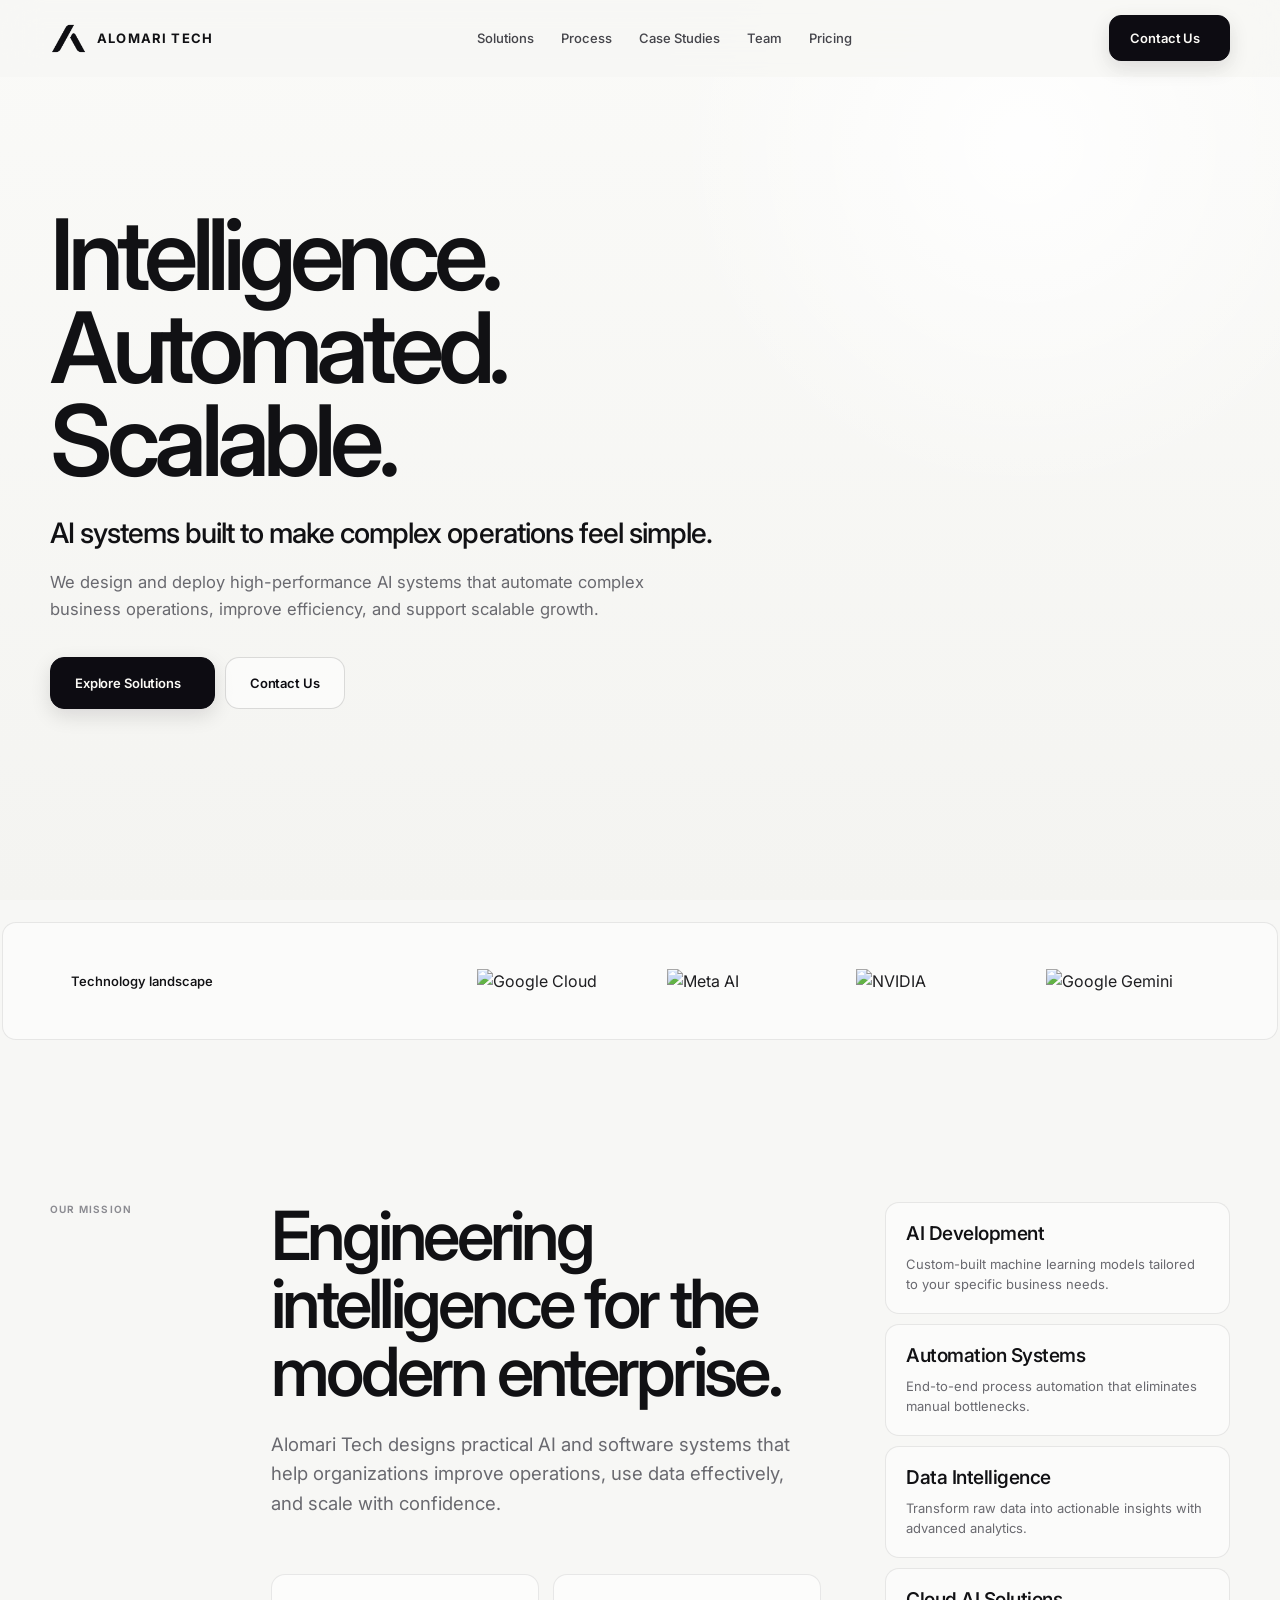
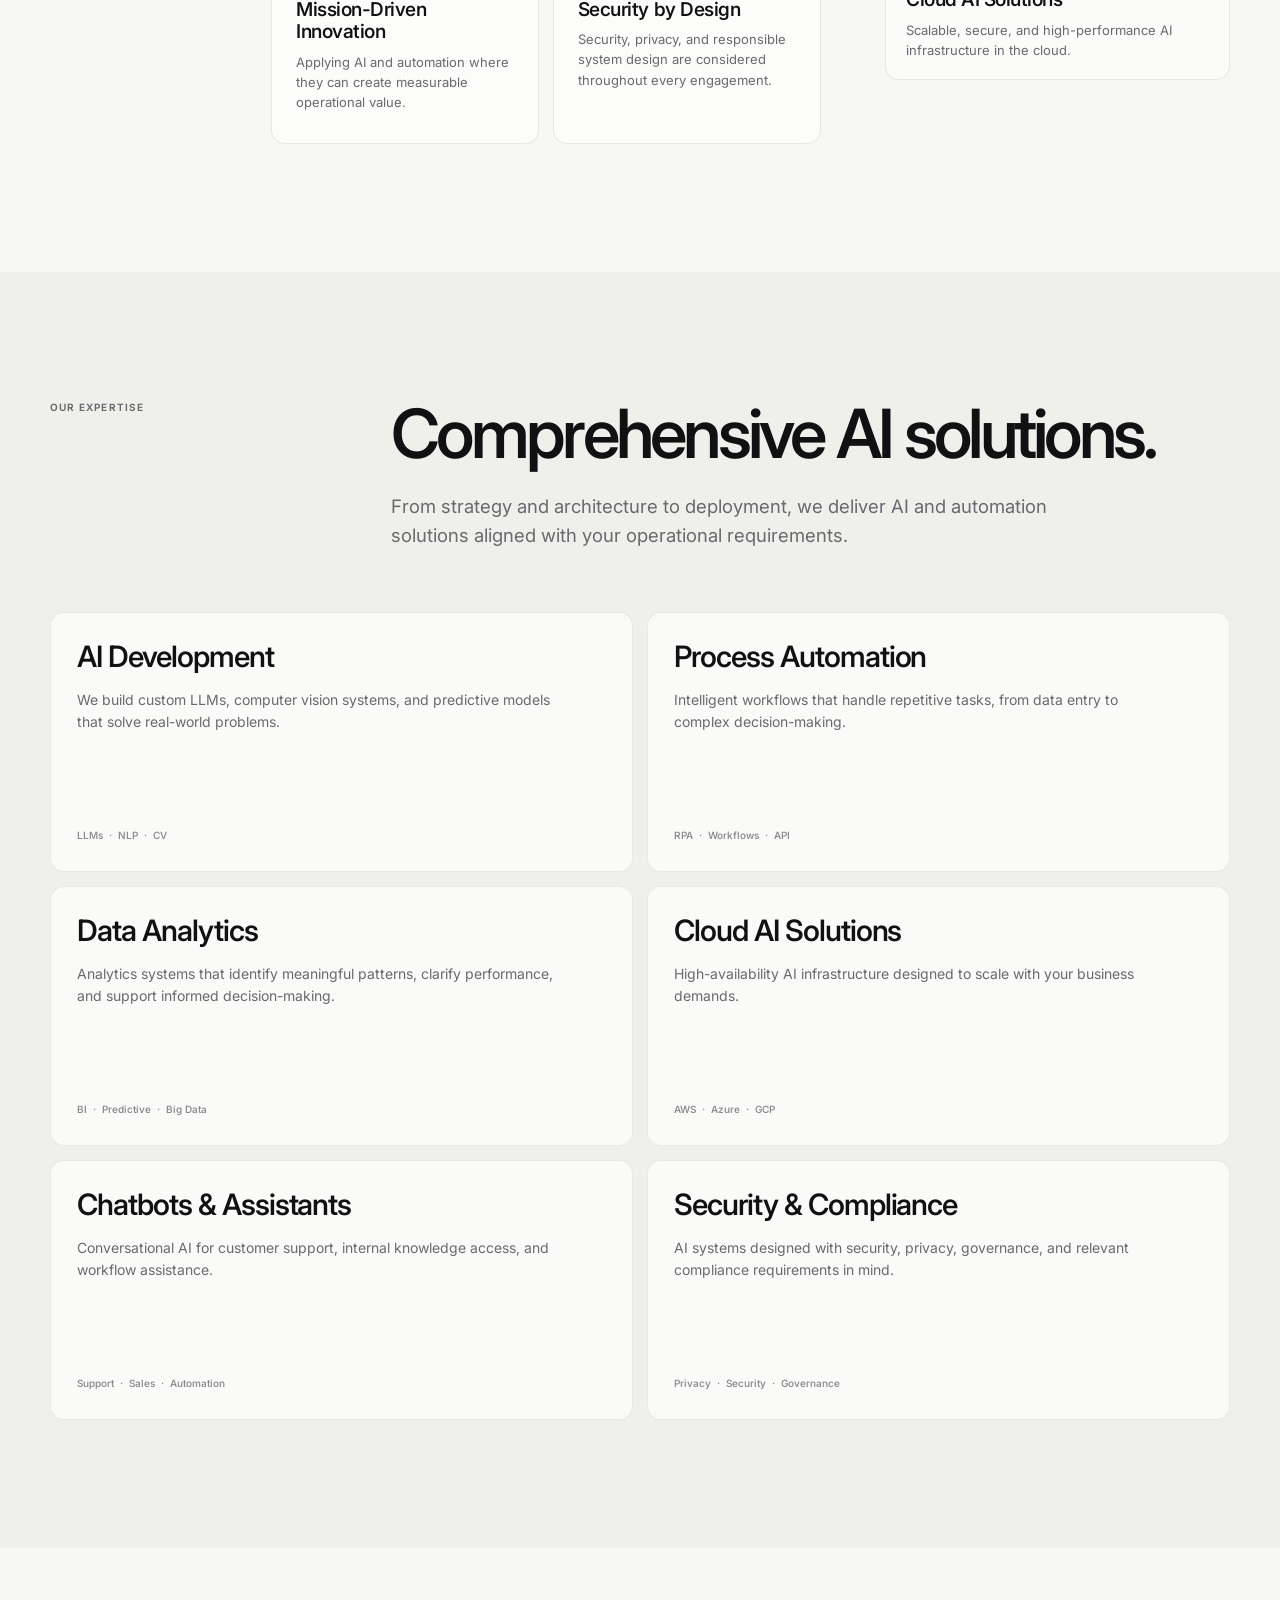
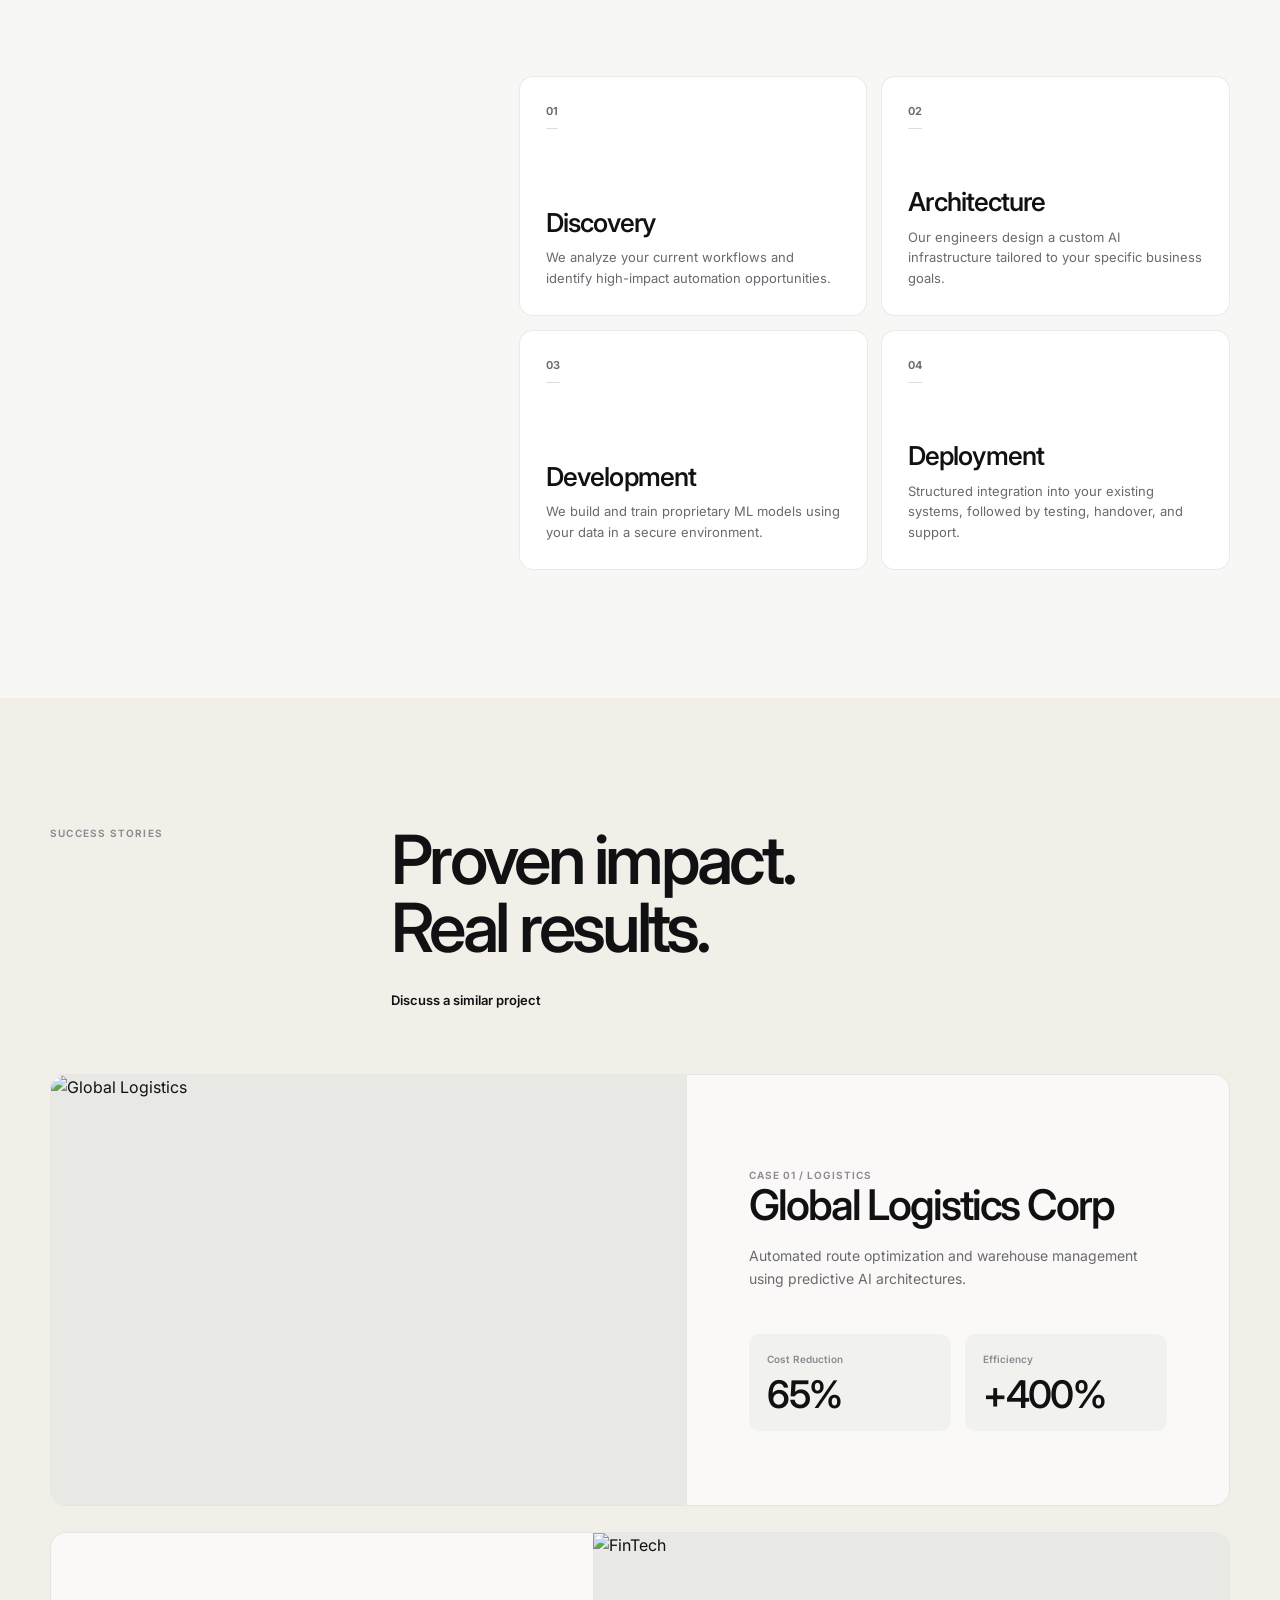
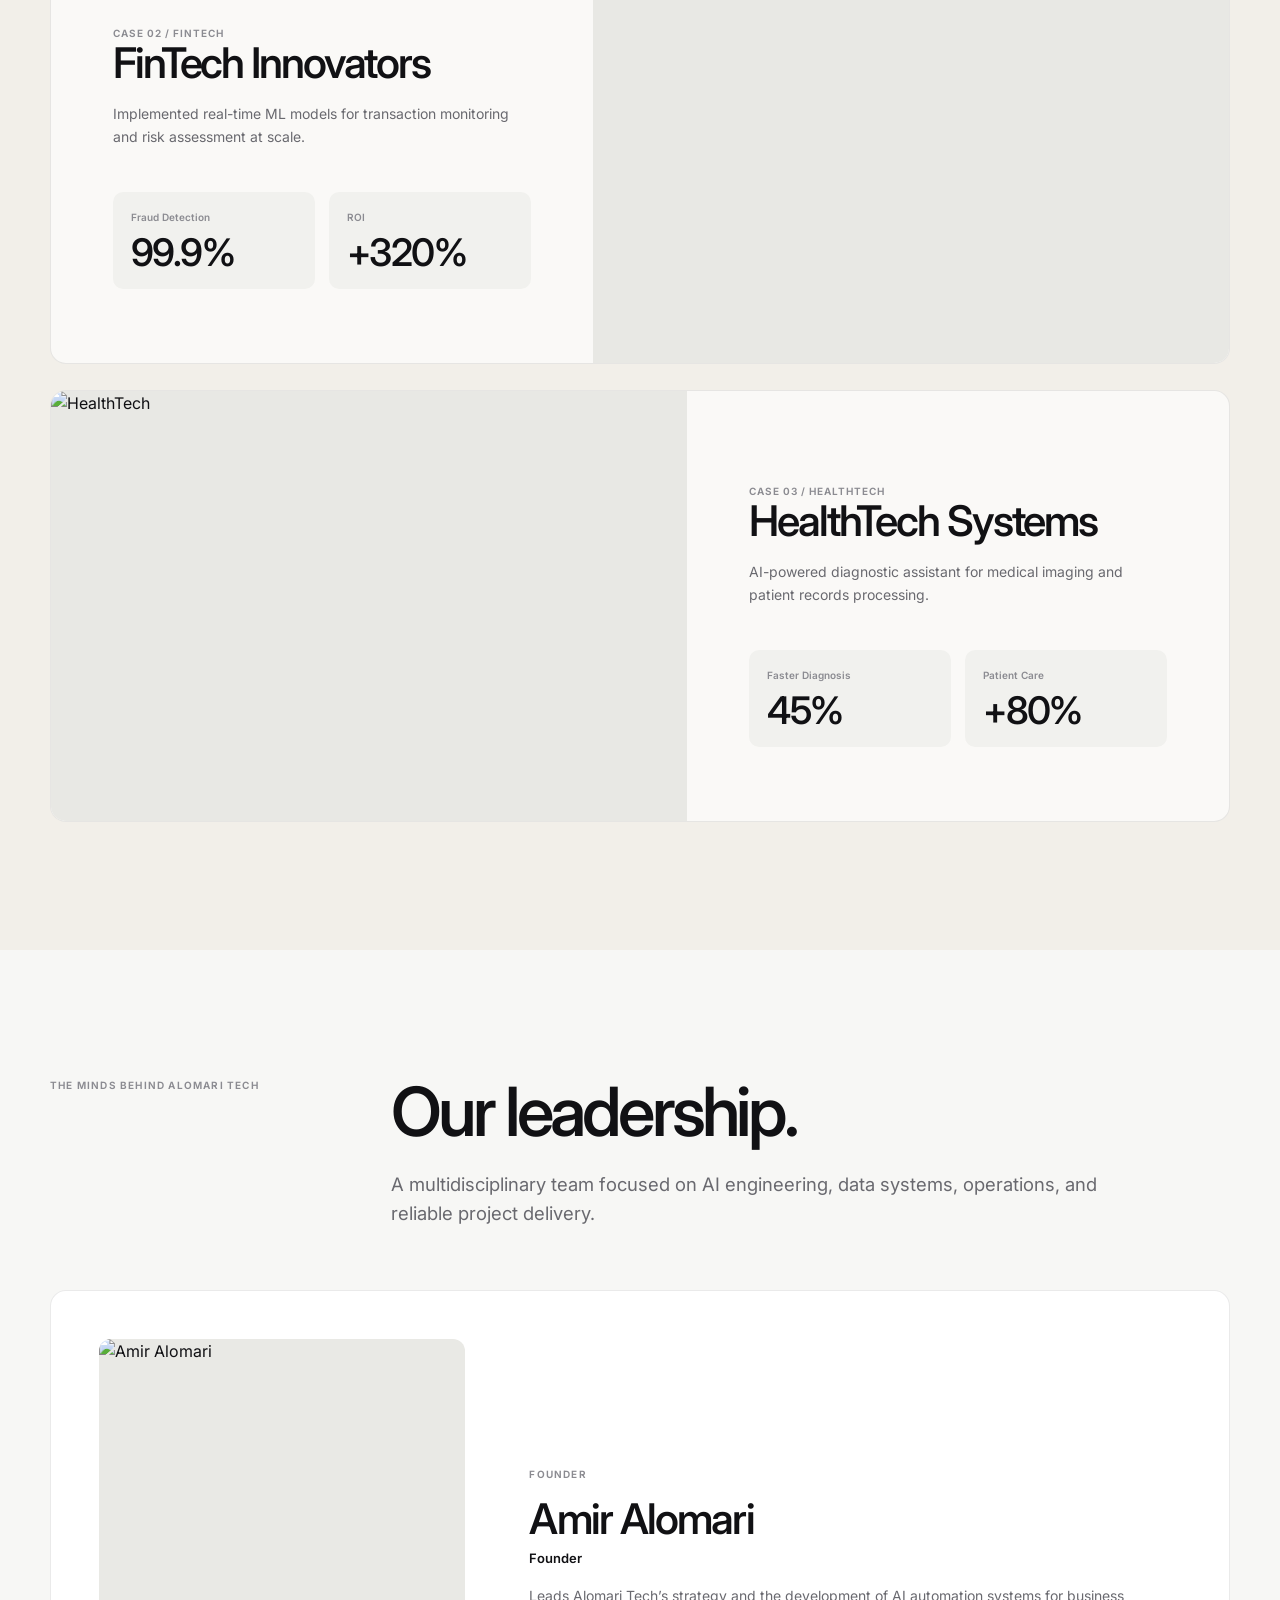
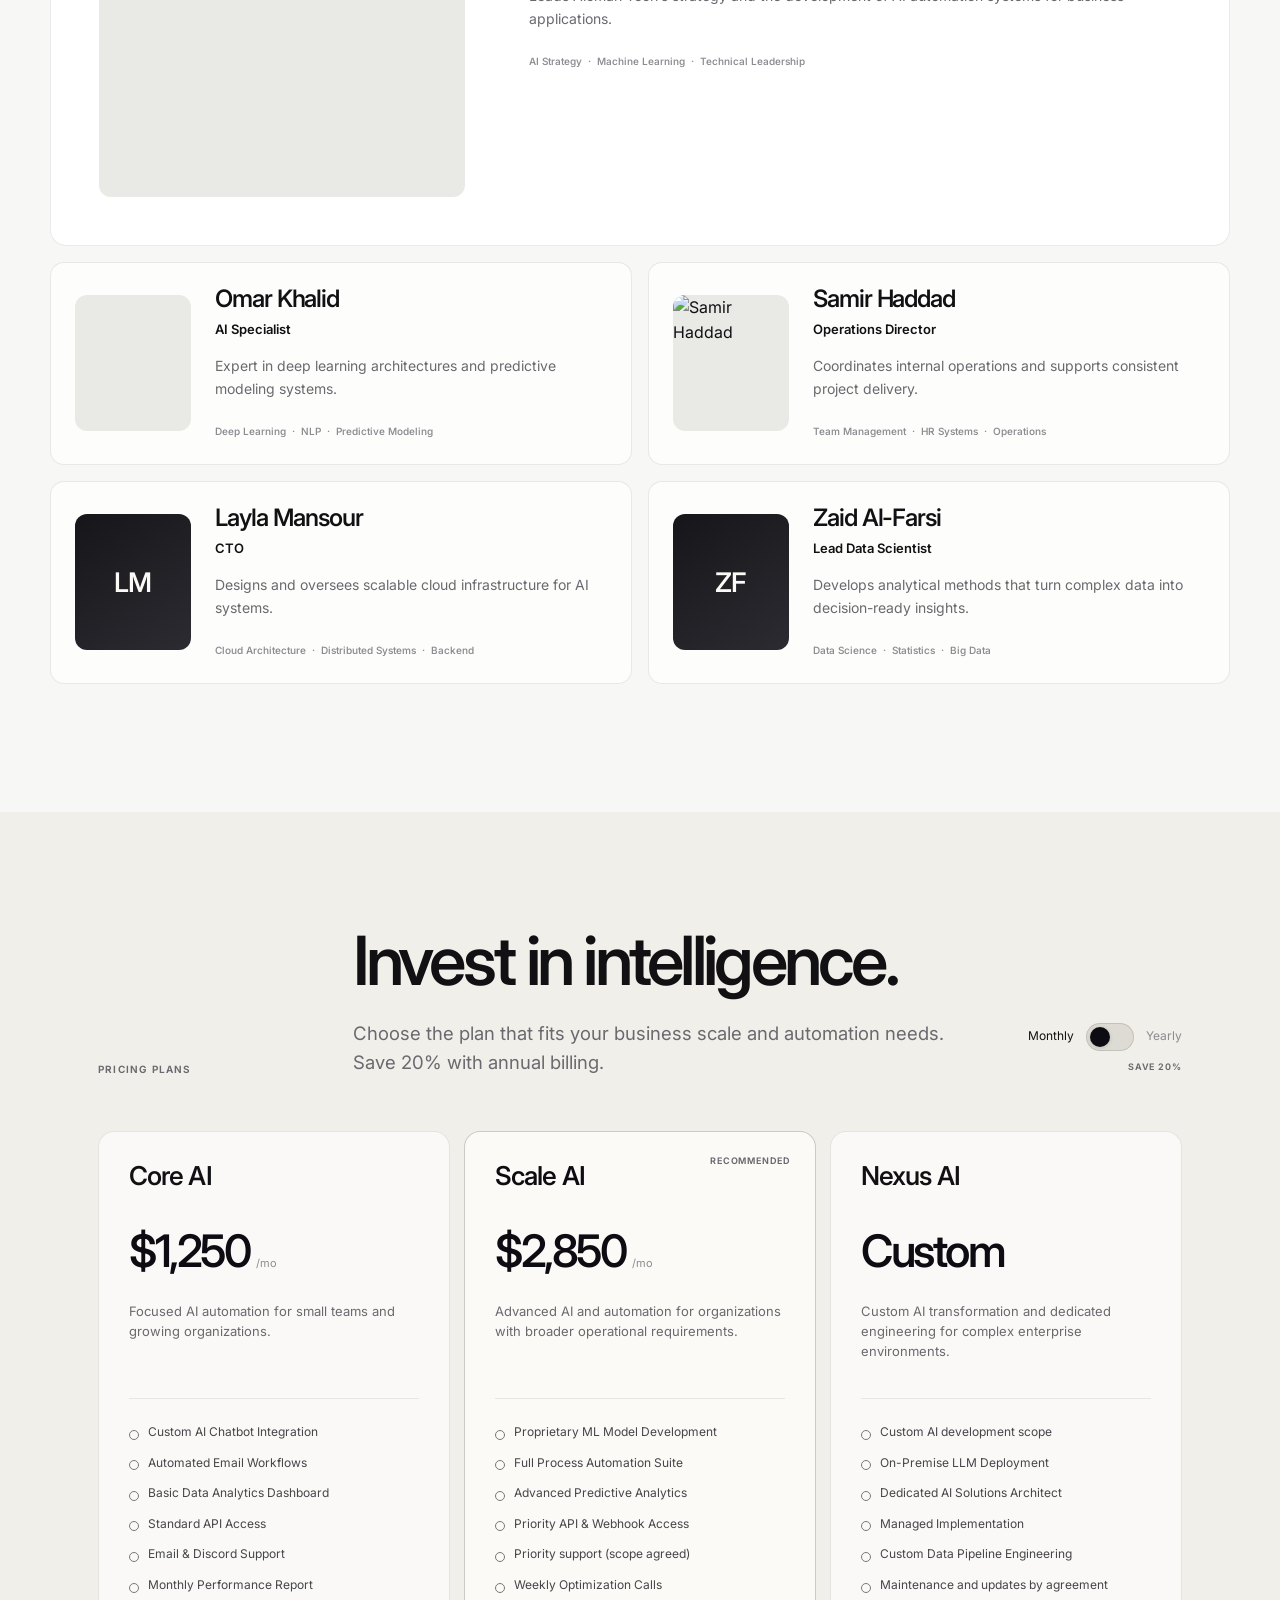
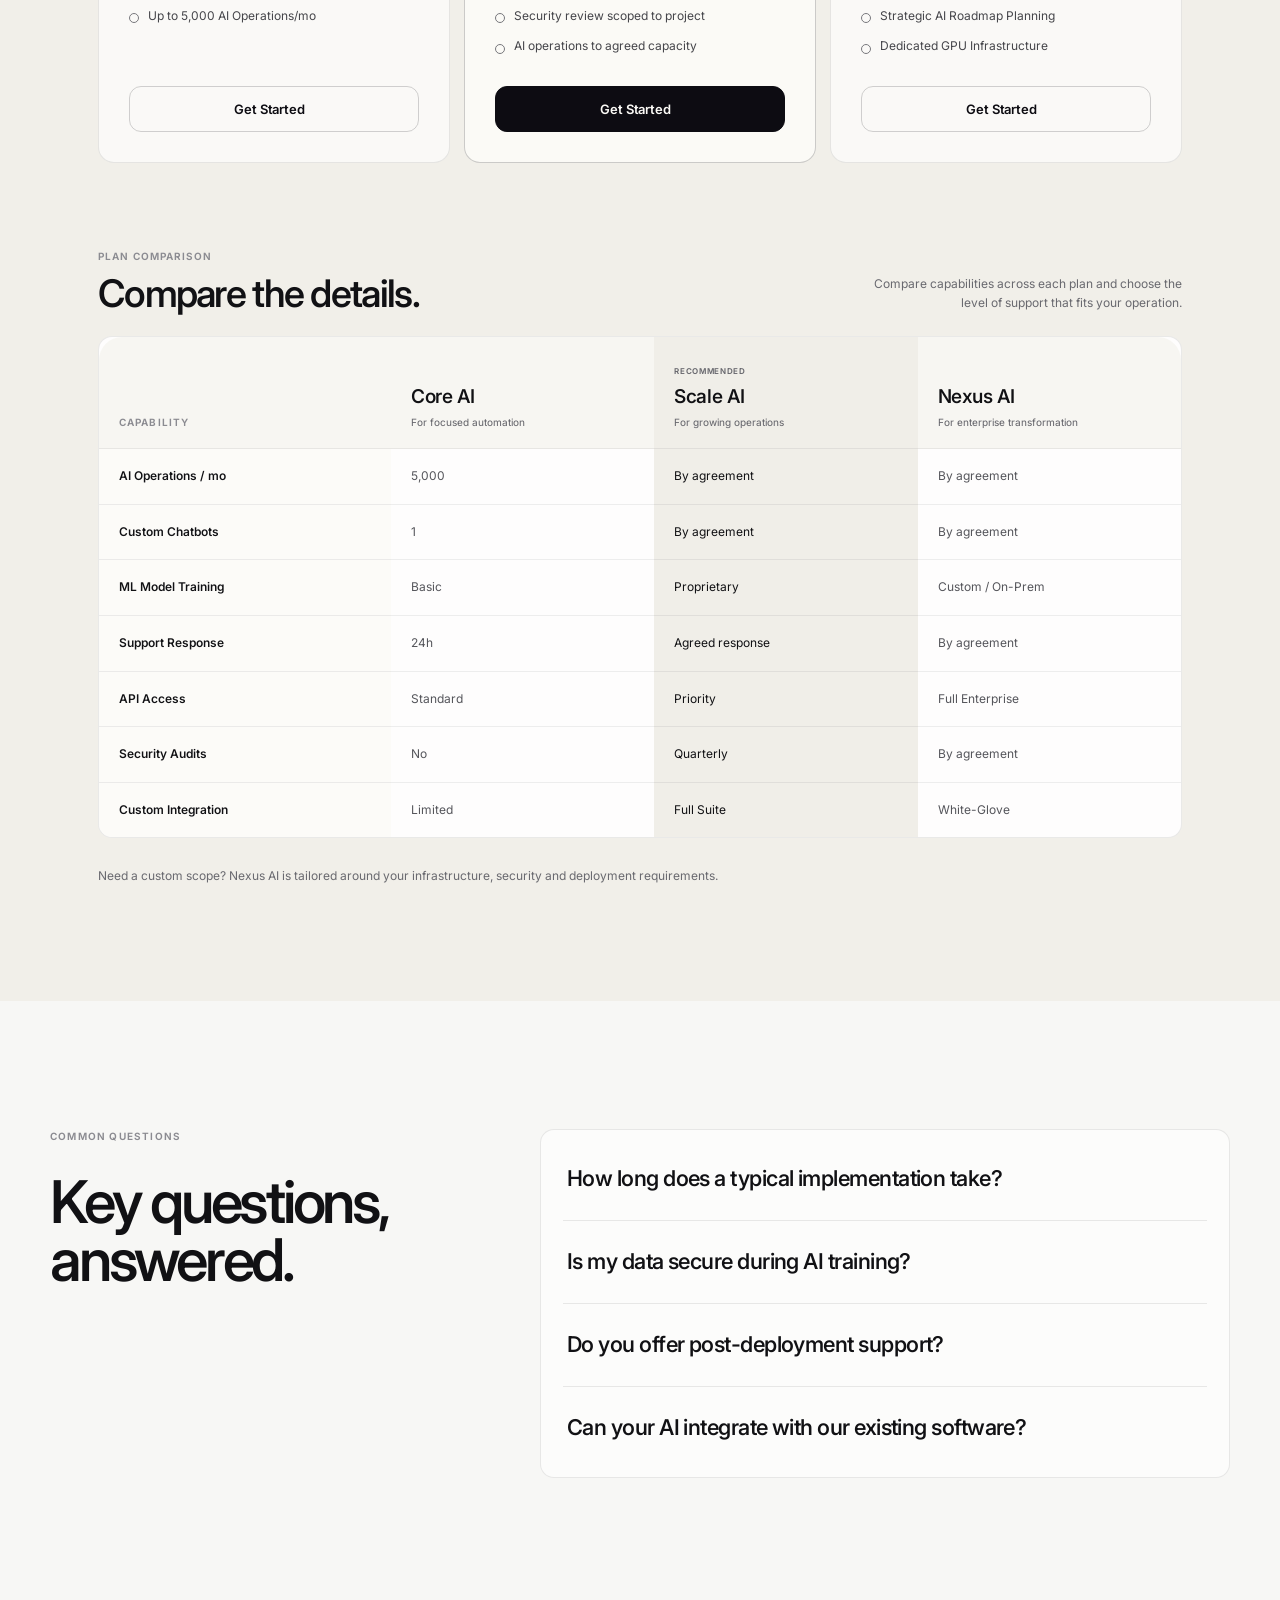
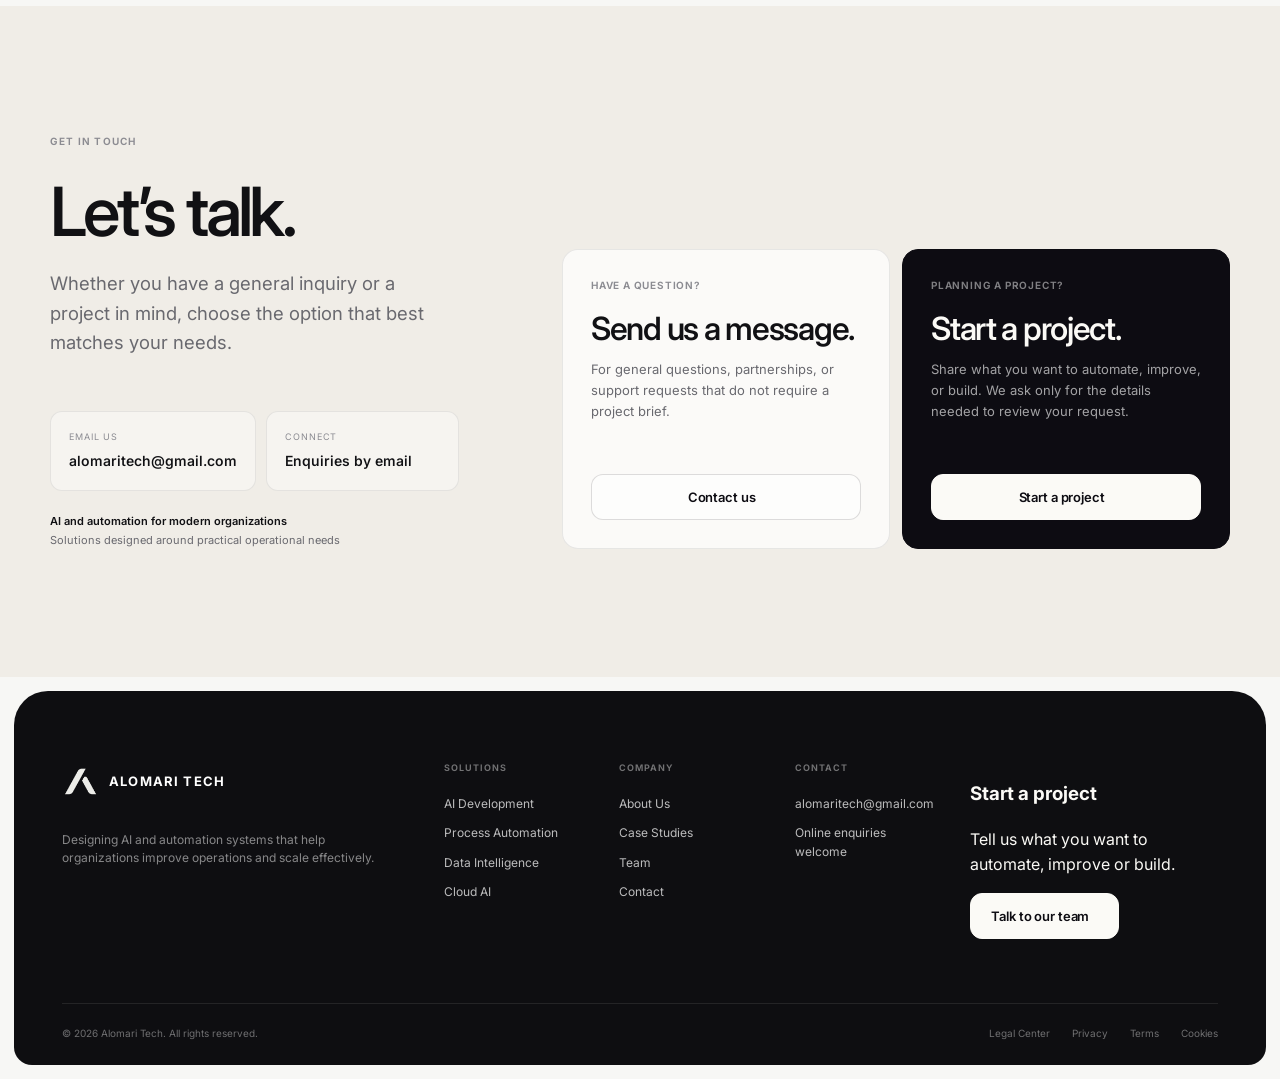
==== commit 510d205f: "Add files via upload" ====
--- a/index.html
+++ b/index.html
@@ -7,8 +7,8 @@
   <title>Alomari Tech | AI Automation &amp; Software Engineering</title>
   <link rel="canonical" href="https://alomaritech.xyz/" />
 
-  <link rel="icon" href="assets/favicon.png" />
-  <link rel="apple-touch-icon" href="assets/favicon.png" />
+  <link rel="icon" type="image/png" sizes="48x48" href="/assets/favicon.png" />
+  <link rel="apple-touch-icon" sizes="180x180" href="/assets/apple-touch-icon.png" />
 
   <meta name="description" content="Alomari Tech designs and builds AI automation, data, cloud and software systems for businesses that need reliable, scalable technology." />
   <meta name="keywords" content="Alomari Tech, AlomariTech, Amir Alomari, امير العمري, أمير العمري, AI automation, artificial intelligence systems, software engineering, business automation, robotics, programming, digital transformation, شركة تقنية, الذكاء الاصطناعي, برمجة, تطوير أنظمة, حلول برمجية" />
@@ -21,14 +21,17 @@
   <meta property="og:site_name" content="Alomari Tech | العمري تك" />
   <meta property="og:title" content="Alomari Tech | AI Automation &amp; Software Engineering" />
   <meta property="og:description" content="AI automation and software engineering for businesses that need reliable, scalable systems." />
-  <meta property="og:image" content="https://alomaritech.xyz/assets/brand-mark.png" />
+  <meta property="og:image" content="https://alomaritech.xyz/assets/search-preview.png" />
+  <meta property="og:image:type" content="image/png" />
+  <meta property="og:image:width" content="1200" />
+  <meta property="og:image:height" content="630" />
   <meta property="og:url" content="https://alomaritech.xyz/" />
   <meta property="og:locale" content="en_US" />
 
-  <meta name="twitter:card" content="summary" />
+  <meta name="twitter:card" content="summary_large_image" />
   <meta name="twitter:title" content="Alomari Tech | AI Automation &amp; Software Engineering" />
   <meta name="twitter:description" content="AI automation and software engineering for businesses that need reliable, scalable systems." />
-  <meta name="twitter:image" content="https://alomaritech.xyz/assets/brand-mark.png" />
+  <meta name="twitter:image" content="https://alomaritech.xyz/assets/search-preview.png" />
   <meta name="twitter:image:alt" content="Alomari Tech logo" />
   <meta property="og:image:alt" content="Alomari Tech logo" />
 
@@ -41,7 +44,7 @@
   "@context": "https://schema.org",
   "@graph": [
     {
-      "@type": "Brand",
+      "@type": "Organization",
       "@id": "https://alomaritech.xyz/#organization",
       "name": "Alomari Tech",
       "alternateName": [
@@ -49,8 +52,16 @@
         "العمري تك"
       ],
       "url": "https://alomaritech.xyz/",
-      "logo": "https://alomaritech.xyz/assets/brand-mark.png",
-      "description": "Alomari Tech is a technology brand focused on AI automation and software engineering.",
+      "logo": {
+        "@type": "ImageObject",
+        "@id": "https://alomaritech.xyz/#logo",
+        "url": "https://alomaritech.xyz/assets/brand-mark.png",
+        "contentUrl": "https://alomaritech.xyz/assets/brand-mark.png",
+        "width": 512,
+        "height": 512,
+        "caption": "Alomari Tech official company logo"
+      },
+      "description": "Alomari Tech develops AI automation, cloud, data and software systems for business applications.",
       "email": "mailto:alomaritech@gmail.com",
       "founder": {
         "@id": "https://alomaritech.xyz/#person"
@@ -59,12 +70,18 @@
     {
       "@type": "Person",
       "@id": "https://alomaritech.xyz/#person",
-      "name": "Amir Alomari",
+      "name": "Amir Majdi Alomari",
       "alternateName": [
+        "Amir Alomari",
         "أمير العمري",
         "امير العمري"
       ],
-      "jobTitle": "Founder"
+      "url": "https://amiralomari.xyz/",
+      "image": "https://i.ibb.co/bMZKSgXg/Amir-Alomari-Pfp.jpg",
+      "jobTitle": "Founder and CEO",
+      "worksFor": {
+        "@id": "https://alomaritech.xyz/#organization"
+      }
     },
     {
       "@type": "WebSite",
@@ -77,6 +94,15 @@
       "inLanguage": "en"
     },
     {
+      "@type": "ImageObject",
+      "@id": "https://alomaritech.xyz/#primaryimage",
+      "url": "https://alomaritech.xyz/assets/search-preview.png",
+      "contentUrl": "https://alomaritech.xyz/assets/search-preview.png",
+      "width": 1200,
+      "height": 630,
+      "caption": "Alomari Tech brand and AI automation software engineering"
+    },
+    {
       "@type": "WebPage",
       "@id": "https://alomaritech.xyz/#webpage",
       "url": "https://alomaritech.xyz/",
@@ -87,6 +113,15 @@
       },
       "about": {
         "@id": "https://alomaritech.xyz/#organization"
+      },
+      "mainEntity": {
+        "@id": "https://alomaritech.xyz/#organization"
+      },
+      "primaryImageOfPage": {
+        "@id": "https://alomaritech.xyz/#primaryimage"
+      },
+      "image": {
+        "@id": "https://alomaritech.xyz/#primaryimage"
       },
       "inLanguage": "en"
     }
@@ -306,7 +341,7 @@
           </article>
 
           <div class="team-roster">
-            <article class="team-member reveal"><div class="team-photo"><img src="https://i.ibb.co/XkdXBkk4/Omar-Khalid.png" alt="Omar Khalid" loading="lazy" referrerpolicy="no-referrer" /></div><div class="team-details"><h3>Omar Khalid</h3><p class="team-role">AI Specialist</p><p>Expert in deep learning architectures and predictive modeling systems.</p><ul class="skill-list"><li>Deep Learning</li><li>NLP</li><li>Predictive Modeling</li></ul></div></article>
+            <article class="team-member reveal"><div class="team-photo team-photo--omar" role="img" aria-label="Omar Khalid"></div><div class="team-details"><h3>Omar Khalid</h3><p class="team-role">AI Specialist</p><p>Expert in deep learning architectures and predictive modeling systems.</p><ul class="skill-list"><li>Deep Learning</li><li>NLP</li><li>Predictive Modeling</li></ul></div></article>
             <article class="team-member reveal"><div class="team-photo"><img src="https://i.ibb.co/xS71NpFq/Samir-Haddad.jpg" alt="Samir Haddad" loading="lazy" referrerpolicy="no-referrer" /></div><div class="team-details"><h3>Samir Haddad</h3><p class="team-role">Operations Director</p><p>Coordinates internal operations and supports consistent project delivery.</p><ul class="skill-list"><li>Team Management</li><li>HR Systems</li><li>Operations</li></ul></div></article>
             <article class="team-member reveal"><div class="team-photo team-initials" aria-label="Layla Mansour initials">LM</div><div class="team-details"><h3>Layla Mansour</h3><p class="team-role">CTO</p><p>Designs and oversees scalable cloud infrastructure for AI systems.</p><ul class="skill-list"><li>Cloud Architecture</li><li>Distributed Systems</li><li>Backend</li></ul></div></article>
             <article class="team-member reveal"><div class="team-photo team-initials" aria-label="Zaid Al-Farsi initials">ZF</div><div class="team-details"><h3>Zaid Al-Farsi</h3><p class="team-role">Lead Data Scientist</p><p>Develops analytical methods that turn complex data into decision-ready insights.</p><ul class="skill-list"><li>Data Science</li><li>Statistics</li><li>Big Data</li></ul></div></article>
--- a/style.css
+++ b/style.css
@@ -295,6 +295,8 @@
 .founder-profile { display: grid; grid-template-columns: minmax(280px,.72fr) minmax(0,1.28fr); gap: clamp(32px,5vw,72px); align-items: center; padding: clamp(24px,4vw,48px); border-radius: 28px; background: var(--surface); border: 1px solid var(--line); box-shadow: var(--shadow-sm); }
 .team-photo { overflow: hidden; border-radius: 22px; background: #e9e9e5; }
 .team-photo img { width: 100%; height: 100%; object-fit: cover; }
+/* Keep Omar visible in the team roster, without offering his headshot as the homepage search preview. */
+.team-photo--omar { background: #e9e9e5 url("https://i.ibb.co/XkdXBkk4/Omar-Khalid.png") center / cover no-repeat; }
 .founder-photo { width: 100%; max-width: 420px; aspect-ratio: 4/5; }
 .team-details h3 { margin: 0; font: 560 clamp(30px,3.3vw,46px)/1 var(--font-display); letter-spacing: -.045em; }
 .team-details > p:not(.team-role):not(.team-label) { max-width: 600px; margin: 15px 0 0; color: var(--muted); font-size: 14px; line-height: 1.65; }
